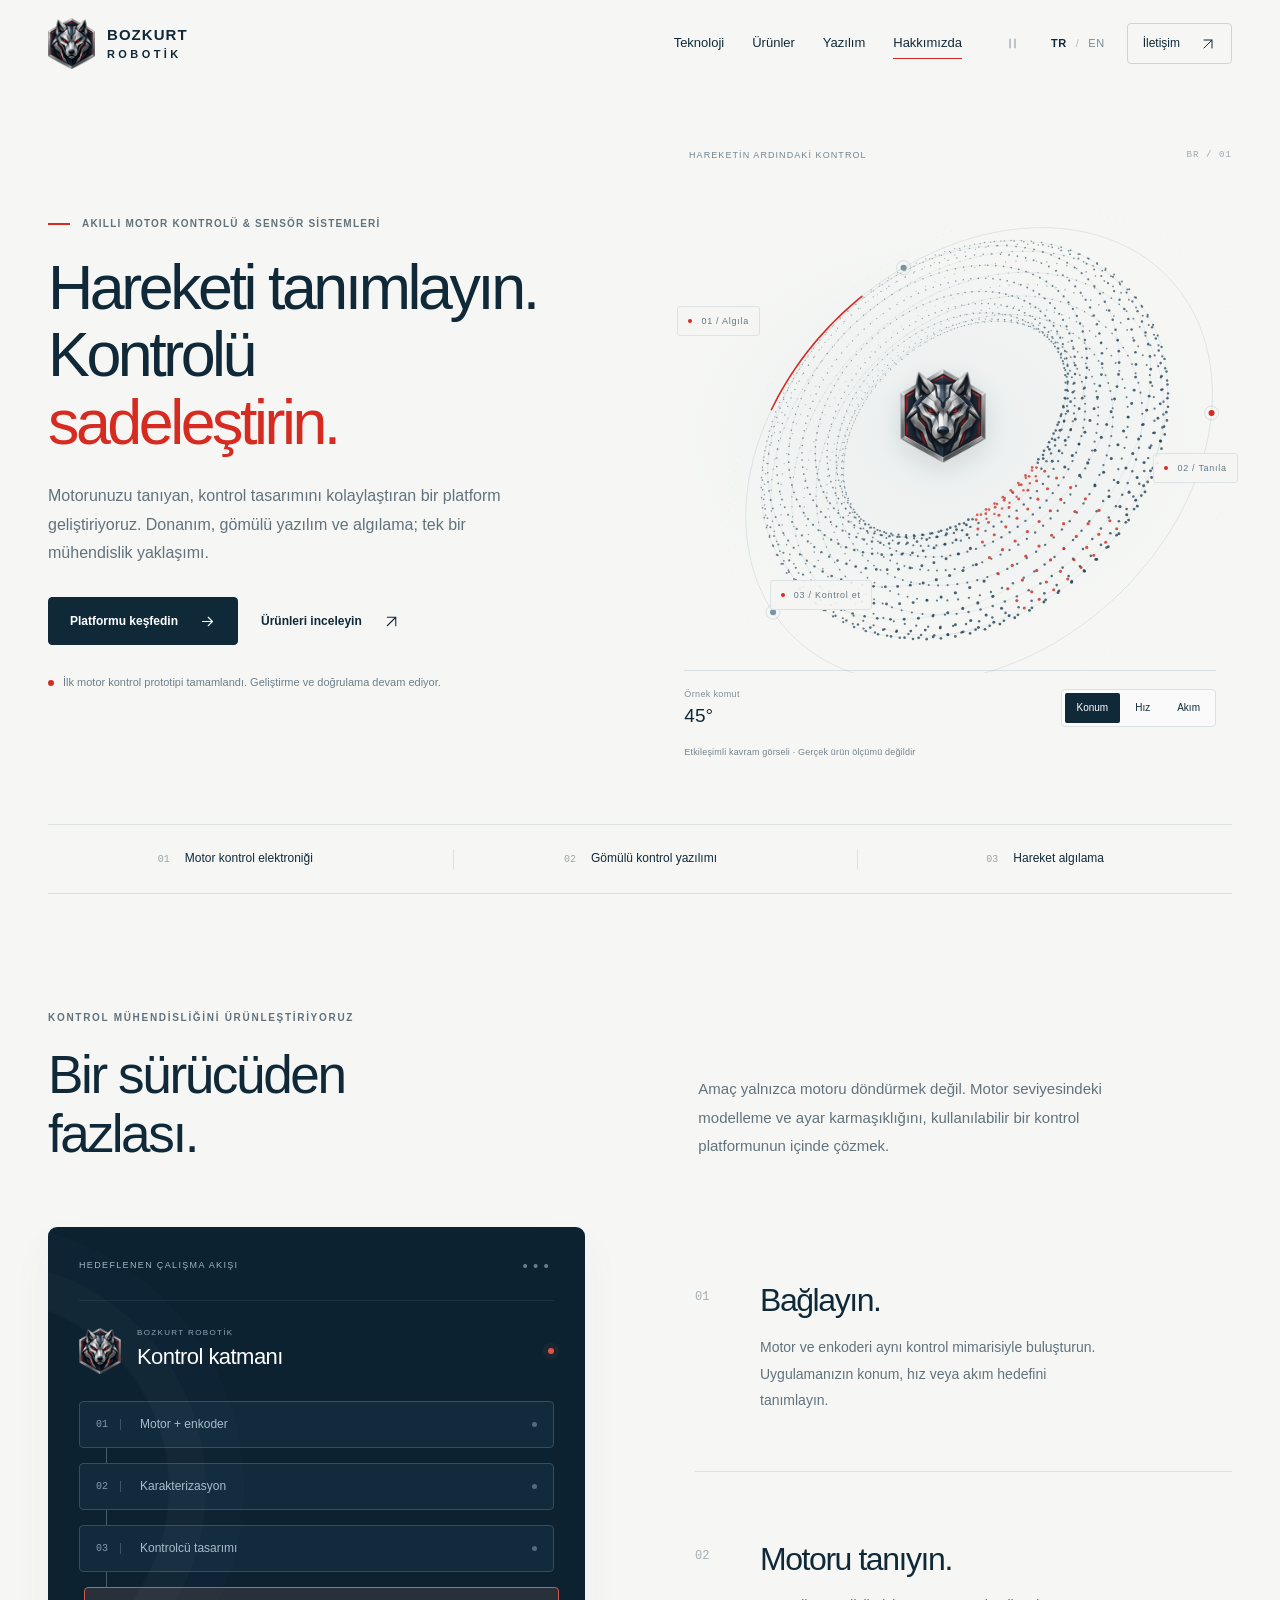
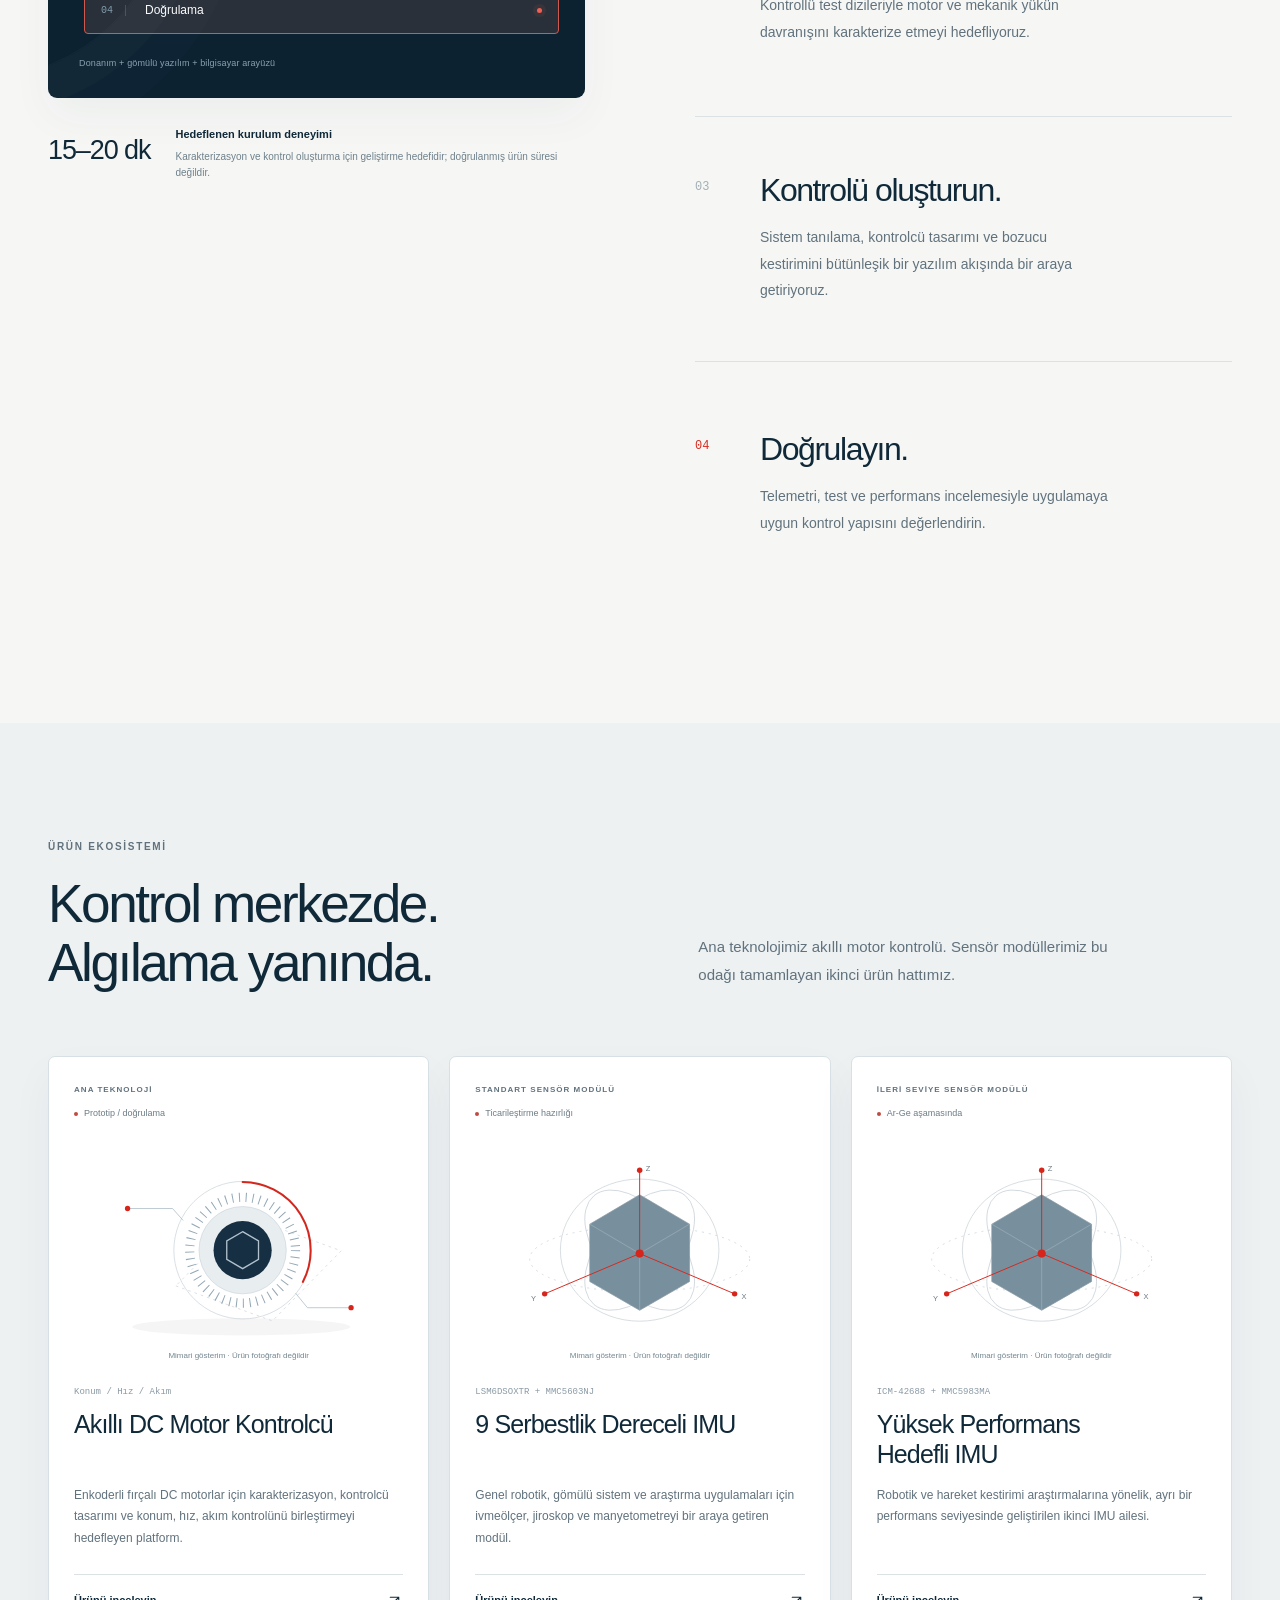
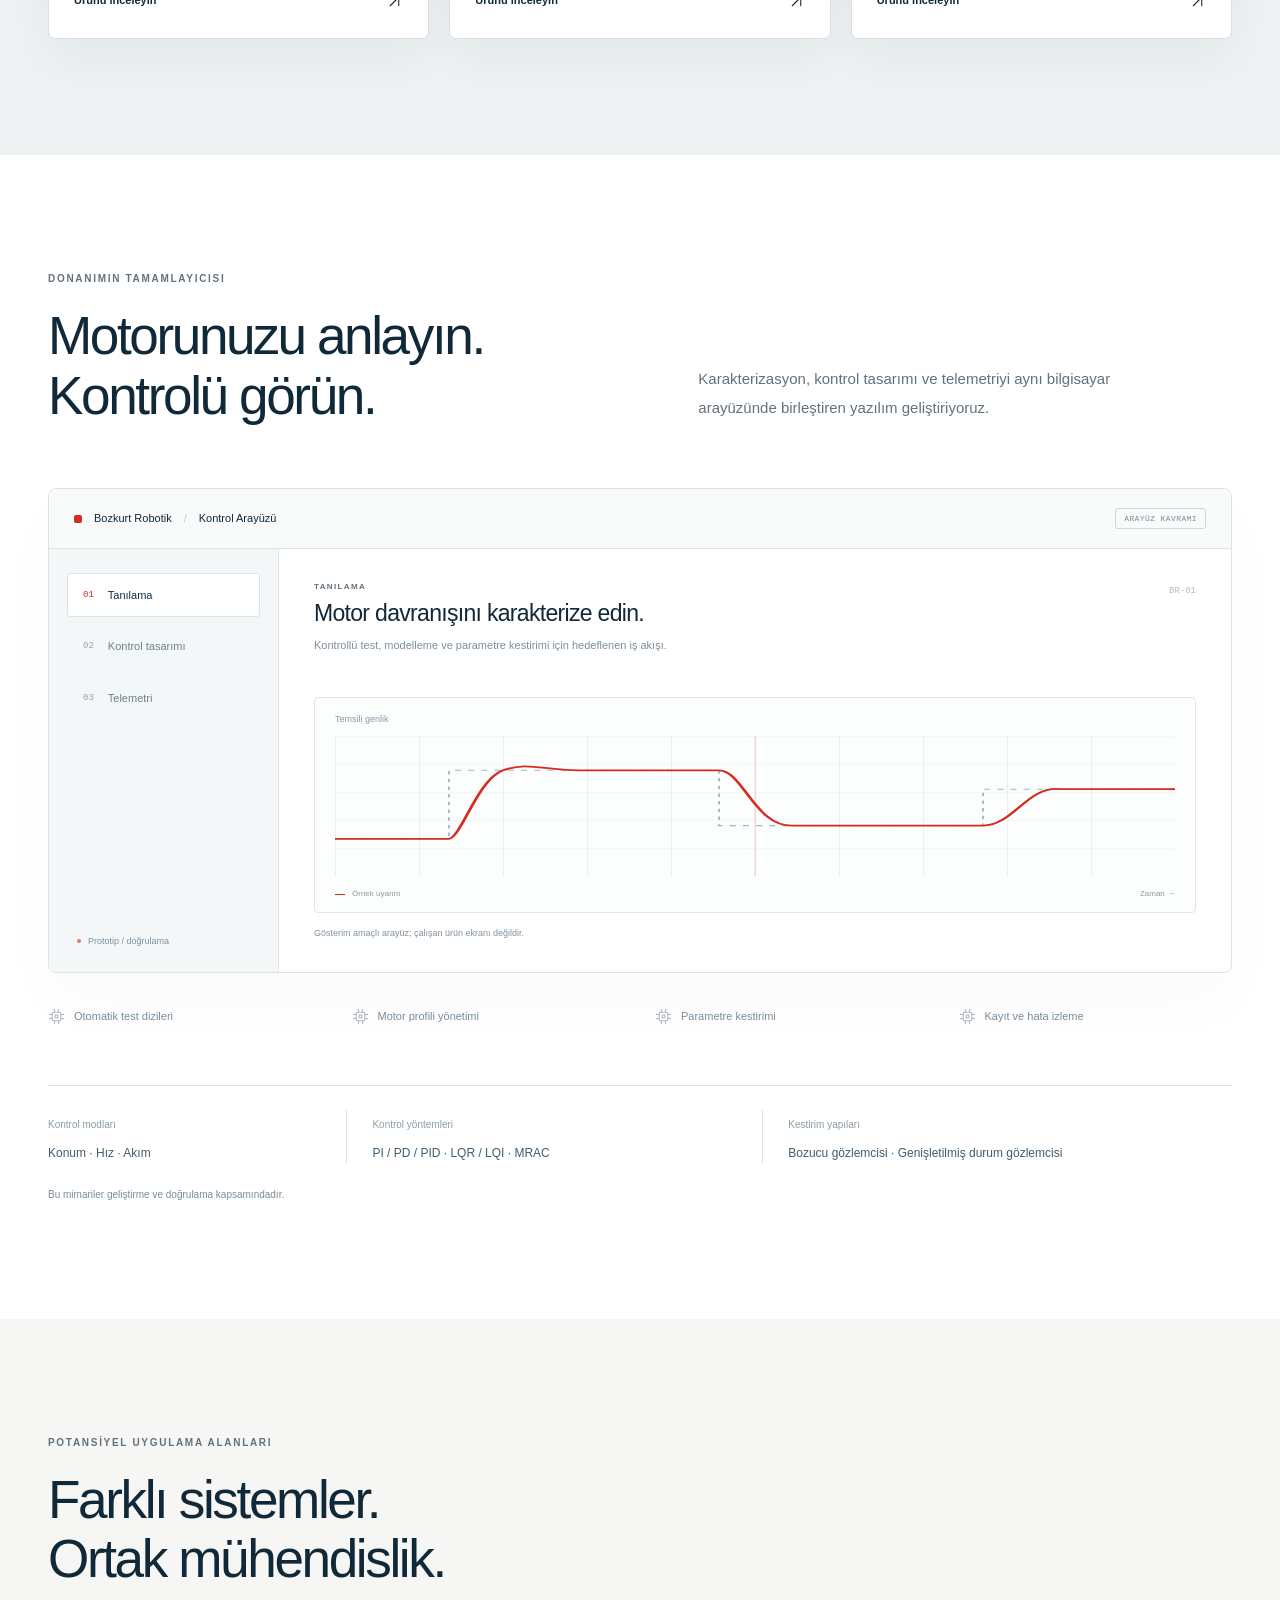
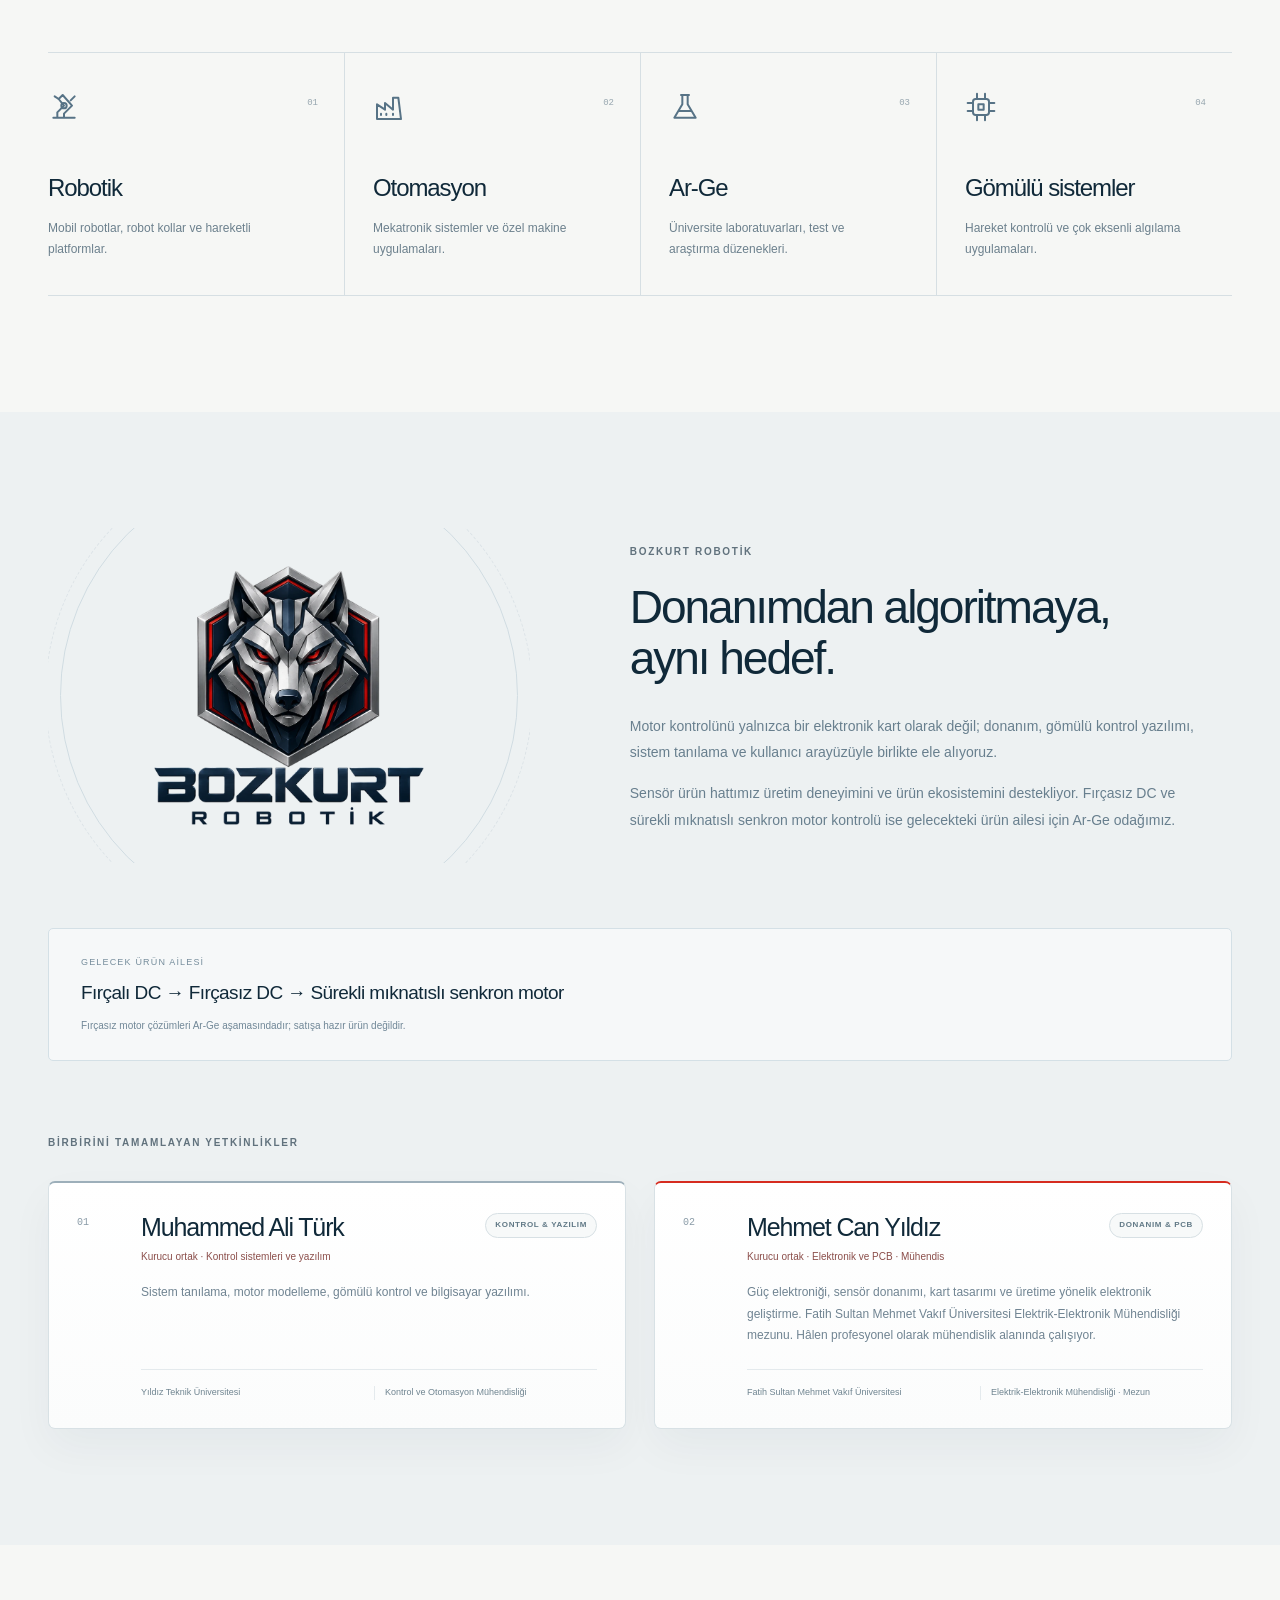
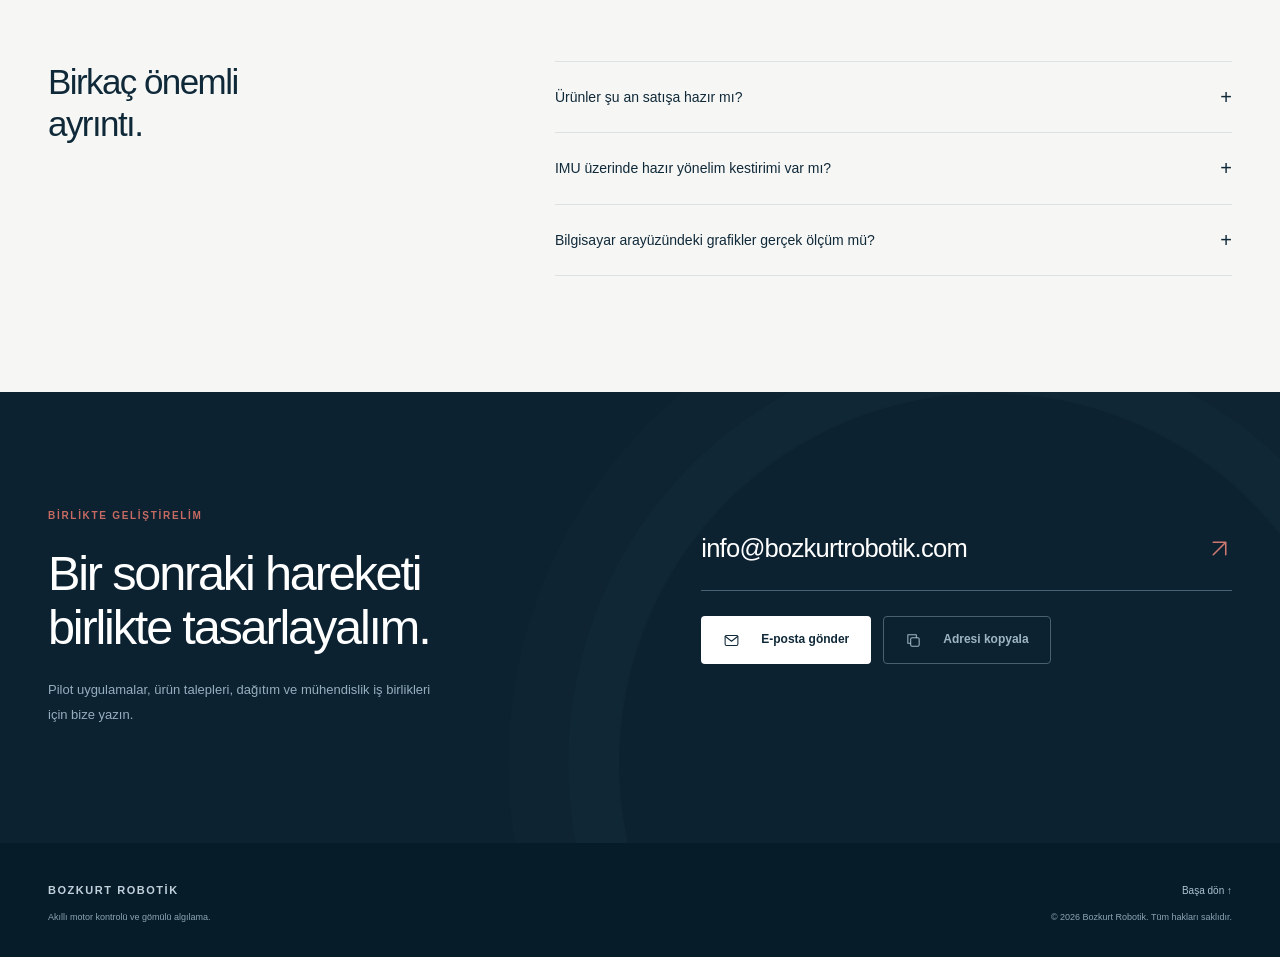
==== index.html @ 1d8f3f88 "Add files via upload" ====
<!doctype html>
<html lang="tr">
<head>
<meta charset="utf-8"><meta name="viewport" content="width=device-width,initial-scale=1">
<title>Bozkurt Robotik | Akıllı Motor Kontrolü ve Sensör Sistemleri</title><meta name="description" content="Motor karakterizasyonu, gömülü kontrol yazılımı ve 9 serbestlik dereceli sensör modülleri. Bozkurt Robotik’in geliştirdiği motor kontrol platformunu keşfedin.">
<meta name="theme-color" content="#f6f7f5">
<link rel="canonical" href="https://bozkurtrobotik.com/">
<link rel="alternate" hreflang="tr" href="https://bozkurtrobotik.com/"><link rel="alternate" hreflang="en" href="https://bozkurtrobotik.com/en/"><link rel="alternate" hreflang="x-default" href="https://bozkurtrobotik.com/">
<meta property="og:type" content="website"><meta property="og:site_name" content="Bozkurt Robotik"><meta property="og:locale" content="tr_TR">
<meta property="og:title" content="Bozkurt Robotik | Akıllı Motor Kontrolü ve Sensör Sistemleri"><meta property="og:description" content="Motor karakterizasyonu, gömülü kontrol yazılımı ve 9 serbestlik dereceli sensör modülleri. Bozkurt Robotik’in geliştirdiği motor kontrol platformunu keşfedin."><meta property="og:url" content="https://bozkurtrobotik.com/">
<meta property="og:image" content="https://bozkurtrobotik.com/assets/bozkurt-robotik-logo.png">
<link rel="icon" href="assets/favicon.png" type="image/png">
<link rel="stylesheet" href="styles.css?v=2.0">
</head>
<body>
<a class="skip-link" href="#main">İçeriğe geç</a>
<header class="site-header">
 <div class="header-inner wrap">
  <a href="#top" class="brand" aria-label="Bozkurt Robotik"><img src="assets/bozkurt-amblem.webp" width="52" height="56" alt=""><span>BOZKURT<strong>ROBOTİK</strong></span></a>
  <nav class="desktop-nav" aria-label="Ana menü"><a href="#technology">Teknoloji</a><a href="#products">Ürünler</a><a href="#software">Yazılım</a><a href="#about">Hakkımızda</a></nav>
  <div class="header-tools">
   <button class="motion-button" type="button" aria-label="Animasyonları durdur" title="Animasyonları durdur" aria-pressed="false"><svg class="icon " viewBox="0 0 24 24" fill="none" stroke="currentColor" stroke-width="1.5" stroke-linecap="round" stroke-linejoin="round" aria-hidden="true"><path d="M8 5v14M16 5v14"/></svg><span class="sr-only">Animasyonları durdur</span></button>
   <div class="language-switch" aria-label="Site dili"><a href="index.html" lang="tr" hreflang="tr" class="lang-link selected" aria-current="page" aria-label="Türkçe">TR</a><span aria-hidden="true">/</span><a href="en/index.html" lang="en" hreflang="en" class="lang-link "  aria-label="English">EN</a></div>
   <a class="contact-nav" href="#contact">İletişim<svg class="icon " viewBox="0 0 24 24" fill="none" stroke="currentColor" stroke-width="1.5" stroke-linecap="round" stroke-linejoin="round" aria-hidden="true"><path d="M6 18 18 6M6 6h12v12"/></svg></a>
   <button class="menu-toggle" type="button" aria-label="Menüyü aç" aria-controls="mobile-nav" aria-expanded="false"><svg class="icon " viewBox="0 0 24 24" fill="none" stroke="currentColor" stroke-width="1.5" stroke-linecap="round" stroke-linejoin="round" aria-hidden="true"><path d="M4 8h16M4 16h16"/></svg></button>
  </div>
 </div>
 <nav id="mobile-nav" class="mobile-nav" aria-label="Mobil menü" hidden><a href="#technology">Teknoloji</a><a href="#products">Ürünler</a><a href="#software">Yazılım</a><a href="#about">Hakkımızda</a><a href="#contact">İletişim</a></nav>
 <div class="reading-progress" aria-hidden="true"></div>
</header>
<main id="main">
 <section class="hero" id="top">
  <div class="wrap hero-grid">
   <div class="hero-copy">
    <p class="eyebrow hero-intro"><span class="red-line"></span>AKILLI MOTOR KONTROLÜ & SENSÖR SİSTEMLERİ</p>
    <h1><span class="title-line">Hareketi tanımlayın.</span><span class="title-line">Kontrolü</span><span class="title-line accent">sadeleştirin.</span></h1>
    <p class="hero-description">Motorunuzu tanıyan, kontrol tasarımını kolaylaştıran bir platform geliştiriyoruz. Donanım, gömülü yazılım ve algılama; tek bir mühendislik yaklaşımı.</p>
    <div class="hero-actions"><a href="#technology" class="button primary">Platformu keşfedin<svg class="icon " viewBox="0 0 24 24" fill="none" stroke="currentColor" stroke-width="1.5" stroke-linecap="round" stroke-linejoin="round" aria-hidden="true"><path d="M5 12h14M13 6l6 6-6 6"/></svg></a><a href="#products" class="button quiet">Ürünleri inceleyin<svg class="icon " viewBox="0 0 24 24" fill="none" stroke="currentColor" stroke-width="1.5" stroke-linecap="round" stroke-linejoin="round" aria-hidden="true"><path d="M6 18 18 6M6 6h12v12"/></svg></a></div>
    <p class="development-note"><span></span>İlk motor kontrol prototipi tamamlandı. Geliştirme ve doğrulama devam ediyor.</p>
   </div>
   <div class="hero-scene" data-scene>
    <div class="scene-top"><span class="micro">HAREKETİN ARDINDAKİ KONTROL</span><span class="scene-counter">BR / 01</span></div>
    <div class="orbital-stage">
     <canvas id="motion-canvas" aria-hidden="true"></canvas>
     <div class="orbital-fallback" aria-hidden="true"></div>
     <div class="scene-emblem" aria-hidden="true"><img src="assets/bozkurt-amblem.webp" width="94" height="102" alt=""></div>
     <div class="orbit-label label-one"><i></i>01 / Algıla</div>
     <div class="orbit-label label-two"><i></i>02 / Tanıla</div>
     <div class="orbit-label label-three"><i></i>03 / Kontrol et</div>
    </div>
    <div class="scene-console"><div><span>Örnek komut</span><strong id="mode-value">45°</strong></div><div class="mode-selector" role="group" aria-label="Görsel kontrol modu"><button type="button" class="mode-button active" data-mode="0" aria-pressed="true">Konum</button><button type="button" class="mode-button " data-mode="1" aria-pressed="false">Hız</button><button type="button" class="mode-button " data-mode="2" aria-pressed="false">Akım</button></div></div>
    <p class="concept-caption">Etkileşimli kavram görseli · Gerçek ürün ölçümü değildir</p>
   </div>
  </div>
  <div class="wrap capability-strip"><div><span>01</span>Motor kontrol elektroniği</div><div><span>02</span>Gömülü kontrol yazılımı</div><div><span>03</span>Hareket algılama</div></div>
 </section>
 <section class="technology section" id="technology">
  <div class="wrap">
   <div class="section-heading" data-reveal><div><p class="eyebrow">KONTROL MÜHENDİSLİĞİNİ ÜRÜNLEŞTİRİYORUZ</p><h2>Bir sürücüden<br>fazlası.</h2></div><p>Amaç yalnızca motoru döndürmek değil. Motor seviyesindeki modelleme ve ayar karmaşıklığını, kullanılabilir bir kontrol platformunun içinde çözmek.</p></div>
   <div class="story-grid">
    <div class="story-visual"><div class="flow-panel">
     <div class="panel-top"><span>HEDEFLENEN ÇALIŞMA AKIŞI</span><span class="panel-dots" aria-hidden="true">•••</span></div>
     <div class="flow-core"><img src="assets/bozkurt-amblem.webp" width="50" height="56" alt=""><div><small>BOZKURT ROBOTİK</small><strong>Kontrol katmanı</strong></div><span class="live-dot"></span></div>
     <div class="flow-chain"><div class="flow-node is-active" data-node="0"><span>01</span><strong>Motor + enkoder</strong><i aria-hidden="true"></i></div><div class="flow-node " data-node="1"><span>02</span><strong>Karakterizasyon</strong><i aria-hidden="true"></i></div><div class="flow-node " data-node="2"><span>03</span><strong>Kontrolcü tasarımı</strong><i aria-hidden="true"></i></div><div class="flow-node " data-node="3"><span>04</span><strong>Doğrulama</strong><i aria-hidden="true"></i></div></div>
     <p class="flow-footer">Donanım + gömülü yazılım + bilgisayar arayüzü</p>
    </div><div class="target-note"><strong>15–20 dk</strong><div><span>Hedeflenen kurulum deneyimi</span><p>Karakterizasyon ve kontrol oluşturma için geliştirme hedefidir; doğrulanmış ürün süresi değildir.</p></div></div></div>
    <div class="story-steps"><article class="story-step" data-step="0" data-reveal><div class="step-number">01</div><div><h3>Bağlayın.</h3><p>Motor ve enkoderi aynı kontrol mimarisiyle buluşturun. Uygulamanızın konum, hız veya akım hedefini tanımlayın.</p></div></article><article class="story-step" data-step="1" data-reveal><div class="step-number">02</div><div><h3>Motoru tanıyın.</h3><p>Kontrollü test dizileriyle motor ve mekanik yükün davranışını karakterize etmeyi hedefliyoruz.</p></div></article><article class="story-step" data-step="2" data-reveal><div class="step-number">03</div><div><h3>Kontrolü oluşturun.</h3><p>Sistem tanılama, kontrolcü tasarımı ve bozucu kestirimini bütünleşik bir yazılım akışında bir araya getiriyoruz.</p></div></article><article class="story-step" data-step="3" data-reveal><div class="step-number">04</div><div><h3>Doğrulayın.</h3><p>Telemetri, test ve performans incelemesiyle uygulamaya uygun kontrol yapısını değerlendirin.</p></div></article></div>
   </div>
  </div>
 </section>
 <section class="portfolio section" id="products">
  <div class="wrap">
   <div class="section-heading" data-reveal><div><p class="eyebrow">ÜRÜN EKOSİSTEMİ</p><h2>Kontrol merkezde.<br>Algılama yanında.</h2></div><p>Ana teknolojimiz akıllı motor kontrolü. Sensör modüllerimiz bu odağı tamamlayan ikinci ürün hattımız.</p></div>
   <div class="product-grid"><article class="product-card product-0" id="motor-control" data-reveal>
   <div class="product-top"><span class="eyebrow">ANA TEKNOLOJİ</span><span class="status-chip"><i></i>Prototip / doğrulama</span></div>
   <div class="product-art"><svg class="motor-art" viewBox="0 0 500 310" fill="none" aria-hidden="true">
 <defs><linearGradient id="motor-metal" x1="140" y1="80" x2="350" y2="240"><stop stop-color="#e8edf0"/><stop offset=".5" stop-color="#8598a5"/><stop offset="1" stop-color="#edf0f2"/></linearGradient></defs>
 <ellipse cx="254" cy="269" rx="165" ry="13" fill="#081725" opacity=".04"/>
 <path d="m155 207 146 53 104-106-146-53Z" stroke="#94a5af" stroke-dasharray="4 6" opacity=".5"/>
 <g class="motor-coil">
 <circle cx="256" cy="153" r="104" stroke="#c5d0d7"/><circle cx="256" cy="153" r="80" stroke="#93a7b4" stroke-width="14" stroke-dasharray="1.5 8.8"/>
 <circle cx="256" cy="153" r="66" fill="url(#motor-metal)" stroke="#cad5dc"/><circle cx="256" cy="153" r="44" fill="#162f42"/>
 <path d="M256 50a103 103 0 0 1 91 151" stroke="#d6261c" stroke-width="3" stroke-linecap="round"/>
 <path d="m256 125 24 14v28l-24 14-24-14v-28Z" stroke="#b2c2ce" stroke-width="2"/>
 </g>
 <path d="M82 90h68l16 18M336 218l18 22h66" stroke="#9fb1bd"/>
 <circle cx="82" cy="90" r="4" fill="#d6261c"/><circle cx="420" cy="240" r="4" fill="#d6261c"/>
 </svg><span class="art-caption">Mimari gösterim · Ürün fotoğrafı değildir</span></div>
   <div class="product-copy"><span class="technical-code">Konum / Hız / Akım</span><h3>Akıllı DC Motor Kontrolcü</h3><p>Enkoderli fırçalı DC motorlar için karakterizasyon, kontrolcü tasarımı ve konum, hız, akım kontrolünü birleştirmeyi hedefleyen platform.</p>
   <button type="button" class="text-link" data-product="0">Ürünü inceleyin<svg class="icon " viewBox="0 0 24 24" fill="none" stroke="currentColor" stroke-width="1.5" stroke-linecap="round" stroke-linejoin="round" aria-hidden="true"><path d="M6 18 18 6M6 6h12v12"/></svg></button></div></article><article class="product-card product-1" id="sensors" data-reveal>
   <div class="product-top"><span class="eyebrow">STANDART SENSÖR MODÜLÜ</span><span class="status-chip"><i></i>Ticarileştirme hazırlığı</span></div>
   <div class="product-art"><svg class="sensor-art art-1" viewBox="0 0 480 300" fill="none" aria-hidden="true">
 <defs><linearGradient id="sensor-1" x1="140" y1="60" x2="300" y2="240"><stop stop-color="#78909e"/><stop offset="1" stop-color="#142f41"/></linearGradient></defs>
 <ellipse cx="240" cy="161" rx="161" ry="48" stroke="#c4ced4" stroke-dasharray="3 7"/>
 <g class="sensor-spin"><ellipse cx="240" cy="148" rx="116" ry="104" stroke="#c4ced4"/><ellipse cx="240" cy="148" rx="58" ry="104" stroke="#c4ced4" transform="rotate(40 240 148)"/>
 <ellipse cx="240" cy="148" rx="58" ry="104" stroke="#c4ced4" transform="rotate(-40 240 148)"/></g>
 <path d="m240 67 73 43v84l-73 42-73-42v-84Z" fill="url(#sensor-1)" stroke="#8496a1"/>
 <path d="m167 110 73 43 73-43M240 153v83" stroke="#b0bec6" opacity=".7"/>
 <path d="M240 153V31M240 153l139 59M240 153l-139 59" stroke="#d6261c" stroke-width="1.4"/>
 <circle cx="240" cy="153" r="6" fill="#d6261c"/><circle cx="240" cy="31" r="4" fill="#d6261c"/><circle cx="379" cy="212" r="4" fill="#d6261c"/><circle cx="101" cy="212" r="4" fill="#d6261c"/>
 <g fill="#6b7a84" font-size="11" font-family="sans-serif"><text x="249" y="32">Z</text><text x="389" y="220">X</text><text x="81" y="223">Y</text></g>
 </svg><span class="art-caption">Mimari gösterim · Ürün fotoğrafı değildir</span></div>
   <div class="product-copy"><span class="technical-code">LSM6DSOXTR + MMC5603NJ</span><h3>9 Serbestlik Dereceli IMU</h3><p>Genel robotik, gömülü sistem ve araştırma uygulamaları için ivmeölçer, jiroskop ve manyetometreyi bir araya getiren modül.</p>
   <button type="button" class="text-link" data-product="1">Ürünü inceleyin<svg class="icon " viewBox="0 0 24 24" fill="none" stroke="currentColor" stroke-width="1.5" stroke-linecap="round" stroke-linejoin="round" aria-hidden="true"><path d="M6 18 18 6M6 6h12v12"/></svg></button></div></article><article class="product-card product-2" id="advanced-imu" data-reveal>
   <div class="product-top"><span class="eyebrow">İLERİ SEVİYE SENSÖR MODÜLÜ</span><span class="status-chip"><i></i>Ar-Ge aşamasında</span></div>
   <div class="product-art"><svg class="sensor-art art-2" viewBox="0 0 480 300" fill="none" aria-hidden="true">
 <defs><linearGradient id="sensor-2" x1="140" y1="60" x2="300" y2="240"><stop stop-color="#78909e"/><stop offset="1" stop-color="#142f41"/></linearGradient></defs>
 <ellipse cx="240" cy="161" rx="161" ry="48" stroke="#c4ced4" stroke-dasharray="3 7"/>
 <g class="sensor-spin"><ellipse cx="240" cy="148" rx="116" ry="104" stroke="#c4ced4"/><ellipse cx="240" cy="148" rx="58" ry="104" stroke="#c4ced4" transform="rotate(40 240 148)"/>
 <ellipse cx="240" cy="148" rx="58" ry="104" stroke="#c4ced4" transform="rotate(-40 240 148)"/></g>
 <path d="m240 67 73 43v84l-73 42-73-42v-84Z" fill="url(#sensor-2)" stroke="#8496a1"/>
 <path d="m167 110 73 43 73-43M240 153v83" stroke="#b0bec6" opacity=".7"/>
 <path d="M240 153V31M240 153l139 59M240 153l-139 59" stroke="#d6261c" stroke-width="1.4"/>
 <circle cx="240" cy="153" r="6" fill="#d6261c"/><circle cx="240" cy="31" r="4" fill="#d6261c"/><circle cx="379" cy="212" r="4" fill="#d6261c"/><circle cx="101" cy="212" r="4" fill="#d6261c"/>
 <g fill="#6b7a84" font-size="11" font-family="sans-serif"><text x="249" y="32">Z</text><text x="389" y="220">X</text><text x="81" y="223">Y</text></g>
 </svg><span class="art-caption">Mimari gösterim · Ürün fotoğrafı değildir</span></div>
   <div class="product-copy"><span class="technical-code">ICM-42688 + MMC5983MA</span><h3>Yüksek Performans Hedefli IMU</h3><p>Robotik ve hareket kestirimi araştırmalarına yönelik, ayrı bir performans seviyesinde geliştirilen ikinci IMU ailesi.</p>
   <button type="button" class="text-link" data-product="2">Ürünü inceleyin<svg class="icon " viewBox="0 0 24 24" fill="none" stroke="currentColor" stroke-width="1.5" stroke-linecap="round" stroke-linejoin="round" aria-hidden="true"><path d="M6 18 18 6M6 6h12v12"/></svg></button></div></article></div>
  </div>
 </section>
 <section class="software section" id="software">
  <div class="wrap">
   <div class="section-heading" data-reveal><div><p class="eyebrow">DONANIMIN TAMAMLAYICISI</p><h2>Motorunuzu anlayın.<br>Kontrolü görün.</h2></div><p>Karakterizasyon, kontrol tasarımı ve telemetriyi aynı bilgisayar arayüzünde birleştiren yazılım geliştiriyoruz.</p></div>
   <div class="studio" data-reveal>
    <div class="studio-top"><div class="studio-brand"><span class="small-square"></span>Bozkurt Robotik <span class="studio-slash">/</span> Kontrol Arayüzü</div><span class="concept-badge">ARAYÜZ KAVRAMI</span></div>
    <div class="studio-grid">
     <div class="studio-tabs" role="tablist" aria-label="Yazılım görünümü"><button role="tab" id="tab-0" aria-controls="studio-panel" aria-selected="true" tabindex="0" data-tab="0"><span>01</span>Tanılama</button><button role="tab" id="tab-1" aria-controls="studio-panel" aria-selected="false" tabindex="-1" data-tab="1"><span>02</span>Kontrol tasarımı</button><button role="tab" id="tab-2" aria-controls="studio-panel" aria-selected="false" tabindex="-1" data-tab="2"><span>03</span>Telemetri</button><div class="studio-status"><i></i>Prototip / doğrulama</div></div>
     <div class="studio-panel" id="studio-panel" role="tabpanel" aria-labelledby="tab-0">
      <div class="studio-copy"><div><p class="eyebrow" id="studio-label">Tanılama</p><h3 id="studio-title">Motor davranışını karakterize edin.</h3></div><span class="studio-key">BR-01</span></div>
      <p id="studio-note">Kontrollü test, modelleme ve parametre kestirimi için hedeflenen iş akışı.</p>
      <div class="chart-wrap"><div class="chart-y">Temsili genlik</div><svg class="telemetry-chart" viewBox="0 0 700 200" preserveAspectRatio="none" role="img" aria-label="Gösterim amaçlı arayüz; çalışan ürün ekranı değildir."><defs><pattern id="chart-grid" width="70" height="40" patternUnits="userSpaceOnUse"><path d="M70 0H0V40" fill="none" stroke="#dfe5e7" stroke-width="1"/></pattern></defs><rect width="700" height="200" fill="url(#chart-grid)"/><path id="chart-reference" d="M0 147H95V49H320V128H540V76H700" stroke="#a7b4bc" stroke-width="1.5" stroke-dasharray="5 6" fill="none"/><path id="chart-signal" d="M0 147H95C105 145 119 62 140 49S173 49 203 49H320C340 49 350 132 383 128H540C565 128 577 71 604 76H700" fill="none" stroke="#d62c20" stroke-width="2.5" stroke-linejoin="round"/><line class="chart-scanner" x1="350" y1="0" x2="350" y2="200" stroke="#d62c20" opacity=".16"/></svg><div class="chart-bottom"><span><i></i><b id="chart-label">Örnek uyarım</b></span><span>Zaman →</span></div></div>
      <p class="chart-disclaimer">Gösterim amaçlı arayüz; çalışan ürün ekranı değildir.</p>
     </div>
    </div>
   </div>
   <div class="software-features"><span><svg class="icon " viewBox="0 0 24 24" fill="none" stroke="currentColor" stroke-width="1.5" stroke-linecap="round" stroke-linejoin="round" aria-hidden="true"><rect x="6" y="6" width="12" height="12" rx="2"/><path d="M9 2v4M15 2v4M9 18v4M15 18v4M2 9h4M2 15h4M18 9h4M18 15h4M10 10h4v4h-4Z"/></svg>Otomatik test dizileri</span><span><svg class="icon " viewBox="0 0 24 24" fill="none" stroke="currentColor" stroke-width="1.5" stroke-linecap="round" stroke-linejoin="round" aria-hidden="true"><rect x="6" y="6" width="12" height="12" rx="2"/><path d="M9 2v4M15 2v4M9 18v4M15 18v4M2 9h4M2 15h4M18 9h4M18 15h4M10 10h4v4h-4Z"/></svg>Motor profili yönetimi</span><span><svg class="icon " viewBox="0 0 24 24" fill="none" stroke="currentColor" stroke-width="1.5" stroke-linecap="round" stroke-linejoin="round" aria-hidden="true"><rect x="6" y="6" width="12" height="12" rx="2"/><path d="M9 2v4M15 2v4M9 18v4M15 18v4M2 9h4M2 15h4M18 9h4M18 15h4M10 10h4v4h-4Z"/></svg>Parametre kestirimi</span><span><svg class="icon " viewBox="0 0 24 24" fill="none" stroke="currentColor" stroke-width="1.5" stroke-linecap="round" stroke-linejoin="round" aria-hidden="true"><rect x="6" y="6" width="12" height="12" rx="2"/><path d="M9 2v4M15 2v4M9 18v4M15 18v4M2 9h4M2 15h4M18 9h4M18 15h4M10 10h4v4h-4Z"/></svg>Kayıt ve hata izleme</span></div>
   <div class="algorithms"><div><span>Kontrol modları</span><p>Konum · Hız · Akım</p></div><div><span>Kontrol yöntemleri</span><p>PI / PD / PID · LQR / LQI · MRAC</p></div><div><span>Kestirim yapıları</span><p>Bozucu gözlemcisi · Genişletilmiş durum gözlemcisi</p></div></div><p class="subtle-note">Bu mimariler geliştirme ve doğrulama kapsamındadır.</p>
  </div>
 </section>
 <section class="applications section" id="applications"><div class="wrap">
  <div class="section-heading" data-reveal><div><p class="eyebrow">POTANSİYEL UYGULAMA ALANLARI</p><h2>Farklı sistemler.<br>Ortak mühendislik.</h2></div></div>
  <div class="applications-grid"><article class="application-card" data-reveal><svg class="icon " viewBox="0 0 24 24" fill="none" stroke="currentColor" stroke-width="1.5" stroke-linecap="round" stroke-linejoin="round" aria-hidden="true"><path d="M4 20h16M7 20v-4l5-5-4-5 3-3 7 8-6 6v3"/><circle cx="12" cy="11" r="2"/><path d="m8 6-3-2M17 7l3-3"/></svg><span class="app-number">01</span><h3>Robotik</h3><p>Mobil robotlar, robot kollar ve hareketli platformlar.</p></article><article class="application-card" data-reveal><svg class="icon " viewBox="0 0 24 24" fill="none" stroke="currentColor" stroke-width="1.5" stroke-linecap="round" stroke-linejoin="round" aria-hidden="true"><path d="M3 21V10l6 4V9l6 5V5h4l2 16ZM6 17v1M10 17v1M15 17v1"/></svg><span class="app-number">02</span><h3>Otomasyon</h3><p>Mekatronik sistemler ve özel makine uygulamaları.</p></article><article class="application-card" data-reveal><svg class="icon " viewBox="0 0 24 24" fill="none" stroke="currentColor" stroke-width="1.5" stroke-linecap="round" stroke-linejoin="round" aria-hidden="true"><path d="M9 3h6M10 3v7L4 20h16l-6-10V3M7 15h10"/></svg><span class="app-number">03</span><h3>Ar-Ge</h3><p>Üniversite laboratuvarları, test ve araştırma düzenekleri.</p></article><article class="application-card" data-reveal><svg class="icon " viewBox="0 0 24 24" fill="none" stroke="currentColor" stroke-width="1.5" stroke-linecap="round" stroke-linejoin="round" aria-hidden="true"><rect x="6" y="6" width="12" height="12" rx="2"/><path d="M9 2v4M15 2v4M9 18v4M15 18v4M2 9h4M2 15h4M18 9h4M18 15h4M10 10h4v4h-4Z"/></svg><span class="app-number">04</span><h3>Gömülü sistemler</h3><p>Hareket kontrolü ve çok eksenli algılama uygulamaları.</p></article></div>
 </div></section>
 <section class="about section" id="about"><div class="wrap">
  <div class="about-grid"><div class="about-brand" data-reveal><div class="brand-orbit"></div><img src="assets/bozkurt-robotik-logo.webp" width="320" height="310" alt="Bozkurt Robotik" loading="lazy"></div>
   <div class="about-copy" data-reveal><p class="eyebrow">BOZKURT ROBOTİK</p><h2>Donanımdan algoritmaya,<br>aynı hedef.</h2><p>Motor kontrolünü yalnızca bir elektronik kart olarak değil; donanım, gömülü kontrol yazılımı, sistem tanılama ve kullanıcı arayüzüyle birlikte ele alıyoruz.</p><p>Sensör ürün hattımız üretim deneyimini ve ürün ekosistemini destekliyor. Fırçasız DC ve sürekli mıknatıslı senkron motor kontrolü ise gelecekteki ürün ailesi için Ar-Ge odağımız.</p></div></div>
  <div class="future-family" data-reveal><span>Gelecek ürün ailesi</span><strong>Fırçalı DC → Fırçasız DC → Sürekli mıknatıslı senkron motor</strong><p>Fırçasız motor çözümleri Ar-Ge aşamasındadır; satışa hazır ürün değildir.</p></div>
  <p class="eyebrow team-kicker">BİRBİRİNİ TAMAMLAYAN YETKİNLİKLER</p><div class="team-grid"><article class="team-member" data-reveal><span class="member-number">01</span><div class="member-body"><div class="member-heading"><div><h3>Muhammed Ali Türk</h3><span class="member-role">Kurucu ortak · Kontrol sistemleri ve yazılım</span></div><span class="member-badge">Kontrol & Yazılım</span></div><p>Sistem tanılama, motor modelleme, gömülü kontrol ve bilgisayar yazılımı.</p><div class="member-meta"><span>Yıldız Teknik Üniversitesi</span><span>Kontrol ve Otomasyon Mühendisliği</span></div></div></article><article class="team-member" data-reveal><span class="member-number">02</span><div class="member-body"><div class="member-heading"><div><h3>Mehmet Can Yıldız</h3><span class="member-role">Kurucu ortak · Elektronik ve PCB · Mühendis</span></div><span class="member-badge">Donanım & PCB</span></div><p>Güç elektroniği, sensör donanımı, kart tasarımı ve üretime yönelik elektronik geliştirme. Fatih Sultan Mehmet Vakıf Üniversitesi Elektrik-Elektronik Mühendisliği mezunu. Hâlen profesyonel olarak mühendislik alanında çalışıyor.</p><div class="member-meta"><span>Fatih Sultan Mehmet Vakıf Üniversitesi</span><span>Elektrik-Elektronik Mühendisliği · Mezun</span></div></div></article></div>
 </div></section>
 <section class="faq section"><div class="wrap faq-grid"><h2 data-reveal>Birkaç önemli ayrıntı.</h2><div class="faq-list" data-reveal><details><summary>Ürünler şu an satışa hazır mı?<span aria-hidden="true">+</span></summary><p>DC motor kontrolcüde ilk prototip tamamlandı; revizyon ve doğrulama sürüyor. Standart IMU ticarileştirme hazırlığında, ileri seviye IMU ise Ar-Ge aşamasında. Güncel tedarik durumu için iletişime geçin.</p></details><details><summary>IMU üzerinde hazır yönelim kestirimi var mı?<span aria-hidden="true">+</span></summary><p>Burada tanıtılan sensör mimarisi ivme, açısal hız ve manyetik alan ölçümüne yöneliktir. Kart üzerinde doğrulanmış bir sensör füzyonu ya da navigasyon performansı iddiası sunmuyoruz.</p></details><details><summary>Bilgisayar arayüzündeki grafikler gerçek ölçüm mü?<span aria-hidden="true">+</span></summary><p>Hayır. Sitedeki animasyonlar, çizimler ve arayüzler çalışma yaklaşımını anlatan kavram gösterimleridir. Gerçek ürün fotoğrafı veya test sonucu yerine kullanılmaz.</p></details></div></div></section>
 <section class="contact section" id="contact"><div class="wrap contact-grid">
  <div data-reveal><p class="eyebrow">BİRLİKTE GELİŞTİRELİM</p><h2>Bir sonraki hareketi<br>birlikte tasarlayalım.</h2><p>Pilot uygulamalar, ürün talepleri, dağıtım ve mühendislik iş birlikleri için bize yazın.</p></div>
  <div class="contact-actions" data-reveal><a class="email-address" href="mailto:info@bozkurtrobotik.com?subject=Bozkurt%20Robotik%20%E2%80%94%20%C3%9Cr%C3%BCn%20ve%20i%C5%9F%20birli%C4%9Fi%20talebi">info@bozkurtrobotik.com<svg class="icon " viewBox="0 0 24 24" fill="none" stroke="currentColor" stroke-width="1.5" stroke-linecap="round" stroke-linejoin="round" aria-hidden="true"><path d="M6 18 18 6M6 6h12v12"/></svg></a>
  <div class="contact-buttons"><a class="button light" href="mailto:info@bozkurtrobotik.com?subject=Bozkurt%20Robotik%20%E2%80%94%20%C3%9Cr%C3%BCn%20ve%20i%C5%9F%20birli%C4%9Fi%20talebi"><svg class="icon " viewBox="0 0 24 24" fill="none" stroke="currentColor" stroke-width="1.5" stroke-linecap="round" stroke-linejoin="round" aria-hidden="true"><rect x="3" y="5" width="18" height="14" rx="2"/><path d="m3 6 9 7 9-7"/></svg>E-posta gönder</a><button type="button" class="button copy-button" data-copy><svg class="icon " viewBox="0 0 24 24" fill="none" stroke="currentColor" stroke-width="1.5" stroke-linecap="round" stroke-linejoin="round" aria-hidden="true"><rect x="8" y="8" width="12" height="12" rx="2"/><path d="M16 8V4H4v12h4"/></svg><span>Adresi kopyala</span></button></div><p class="copy-feedback" role="status" aria-live="polite"></p></div>
 </div></section>
</main>
<footer><div class="wrap footer-inner"><div><strong>BOZKURT ROBOTİK</strong><p>Akıllı motor kontrolü ve gömülü algılama.</p></div><div class="footer-right"><a href="#top">Başa dön ↑</a><p>© <span data-year>2026</span> Bozkurt Robotik. Tüm hakları saklıdır.</p></div></div></footer>
<dialog class="product-dialog" aria-labelledby="dialog-title"><div class="dialog-inner"><button type="button" class="dialog-close" aria-label="Kapat"><svg class="icon " viewBox="0 0 24 24" fill="none" stroke="currentColor" stroke-width="1.5" stroke-linecap="round" stroke-linejoin="round" aria-hidden="true"><path d="m6 6 12 12M18 6 6 18"/></svg></button><p class="eyebrow" id="dialog-label"></p><h2 id="dialog-title"></h2><p class="dialog-status"></p><p class="dialog-description"></p><div class="dialog-spec"></div><p class="dialog-caveat"></p><a class="button primary dialog-inquiry" href="mailto:info@bozkurtrobotik.com">Bu ürün hakkında yazın<svg class="icon " viewBox="0 0 24 24" fill="none" stroke="currentColor" stroke-width="1.5" stroke-linecap="round" stroke-linejoin="round" aria-hidden="true"><path d="M6 18 18 6M6 6h12v12"/></svg></a></div></dialog>
<script src="script.js?v=2.0" defer></script>
</body></html>
---- styles.css ----
/* Bozkurt Robotik v2 — static, bilingual, dependency-free. */
:root{--paper:#f6f7f5;--white:#fff;--ink:#102939;--muted:#61727d;--line:#dce2e4;--red:#d52b20;--dark:#0c2231;--ease:cubic-bezier(.22,1,.36,1);--header:88px}
*{box-sizing:border-box}
html{scroll-behavior:smooth;scroll-padding-top:112px}
body{margin:0;background:var(--paper);color:var(--ink);font-family:"Segoe UI",Arial,Helvetica,sans-serif;-webkit-font-smoothing:antialiased;line-height:1.6}
button,a{-webkit-tap-highlight-color:transparent}
button,input{font:inherit}
button,a,summary{touch-action:manipulation}
button{color:inherit}
button{cursor:pointer}
a{color:inherit;text-decoration:none}
button{border:0}
img,svg{display:block}
img{max-width:100%;height:auto}
svg.icon{width:22px;height:22px;flex-shrink:0}
a:focus-visible,button:focus-visible,summary:focus-visible{outline:3px solid var(--red);outline-offset:5px}
::selection{background:#e5b7b0;color:var(--ink)}
.wrap{width:min(1280px,calc(100% - 96px));margin-inline:auto}
.section{padding:116px 0}
h1,h2,h3,p{margin-top:0}
h1,h2,h3{font-weight:500;letter-spacing:-.045em;line-height:1.12}
h2{font-size:clamp(38px,4.15vw,58px);margin-bottom:0}
h3{font-size:25px}
.eyebrow{font-size:10px;font-weight:650;letter-spacing:.17em;line-height:1.6;text-transform:uppercase;color:var(--muted);margin-bottom:22px}
.red-line{display:inline-block;vertical-align:middle;width:22px;height:2px;background:var(--red);flex-shrink:0}
.sr-only{position:absolute!important;width:1px;height:1px;padding:0;margin:-1px;clip:rect(0,0,0,0);overflow:hidden;white-space:nowrap;border:0}
.skip-link{position:fixed;top:8px;left:8px;transform:translateY(-150%);padding:12px 20px;background:var(--ink);color:white;z-index:200}
.skip-link:focus{transform:none}
.site-header{height:var(--header);position:sticky;top:0;z-index:50;background:rgba(246,247,245,.94);border-bottom:1px solid transparent;transition:border .3s,background .3s;backdrop-filter:blur(15px)}
body.is-scrolled .site-header{border-color:var(--line);background:rgba(255,255,255,.96)}
.header-inner{height:100%;display:flex;align-items:center;gap:34px}
.brand{display:flex;align-items:center;gap:12px;margin-right:auto;flex-shrink:0}
.brand img{width:47px;height:55px;object-fit:contain}
.brand>span{font-size:15px;letter-spacing:.07em;line-height:1.15;font-weight:750}
.brand strong{display:block;font-size:11px;letter-spacing:.31em;margin-top:5px;font-weight:550}
.desktop-nav{display:flex;gap:28px;font-size:13px;font-weight:500}
.desktop-nav a{position:relative;padding:10px 0}
.desktop-nav a:after{content:"";height:1px;position:absolute;left:0;bottom:5px;width:100%;background:var(--red);transform:scaleX(0);transform-origin:left;transition:transform .3s var(--ease)}
.desktop-nav a:hover:after,.desktop-nav a[aria-current="location"]:after{transform:scaleX(1)}
.header-tools{display:flex;align-items:center;gap:22px}
.language-switch{display:flex;align-items:center;gap:9px;font-size:11px;letter-spacing:.05em}
.language-switch>span{color:#b4bfc4}
.lang-link{color:#7b8991;font-weight:500;padding:10px 0}
.lang-link.selected{color:var(--ink);font-weight:750}
.lang-link:hover{color:var(--red)}
.motion-button{background:none;padding:9px;color:#798994;border-radius:50%}
.motion-button:hover{background:#e8eded}
.motion-button .icon{width:15px;height:15px}
.contact-nav{display:flex;align-items:center;gap:20px;font-size:12px;border:1px solid #cbd5d9;border-radius:4px;padding:10px 15px;transition:border-color .3s,color .3s}
.contact-nav .icon{width:16px;height:16px}
.contact-nav:hover{color:var(--red);border-color:var(--red)}
.menu-toggle{display:none;background:none;padding:8px}
.reading-progress{position:absolute;left:0;bottom:-1px;height:2px;background:var(--red);width:100%;transform:scaleX(0);transform-origin:left}
.mobile-nav[hidden]{display:none}
.hero{position:relative;overflow:clip;padding-top:25px}
.hero-grid{display:grid;grid-template-columns:1fr 1.02fr;gap:40px;align-items:center;min-height:650px;padding:35px 0 65px}
.hero-intro{display:flex;align-items:center;gap:12px;letter-spacing:.12em;font-size:10px}
.hero h1{font-size:clamp(45px,4.9vw,70px);line-height:1.08;font-weight:500;margin-bottom:25px;letter-spacing:-.055em}
.title-line{display:block}
.accent{color:var(--red)}
.hero-description{font-size:16px;line-height:1.8;color:var(--muted);max-width:475px;margin-bottom:29px}
.hero-actions{display:flex;align-items:center;gap:14px;flex-wrap:wrap}
.button{display:inline-flex;align-items:center;justify-content:center;gap:21px;min-height:48px;padding:12px 21px;font-size:12px;font-weight:600;border:1px solid transparent;border-radius:4px;transition:background .25s,color .25s,border .25s,transform .35s var(--ease)}
.button .icon{width:17px;height:17px;transition:transform .4s var(--ease)}
.button:hover .icon{transform:translate(3px,-1px)}
.button.primary{background:var(--ink);color:white;border-color:var(--ink)}
.button.primary:hover{background:var(--red);border-color:var(--red)}
.button.quiet{padding-inline:8px;background:transparent}
.button.quiet:hover{color:var(--red)}
.development-note{display:flex;align-items:flex-start;gap:9px;max-width:435px;margin-top:29px;margin-bottom:0;font-size:11px;color:#6c7e88;line-height:1.6}
.development-note>span{width:6px;height:6px;margin-top:6px;flex-shrink:0;background:var(--red);border-radius:50%}
.hero-scene{position:relative;min-width:0}
.scene-top{position:absolute;top:0;left:6%;right:0;display:flex;align-items:center;justify-content:space-between;color:#73858f;z-index:2}
.micro,.scene-counter{font-size:9px;letter-spacing:.12em}
.scene-counter{font-family:Consolas,monospace;color:#9ba8b0}
.orbital-stage{position:relative;aspect-ratio:1.1;isolation:isolate}
.orbital-stage:before{content:"";position:absolute;inset:9% -4% 0;background:radial-gradient(ellipse at center,#dfE6e87f,transparent 63%);z-index:-1}
#motion-canvas{width:100%;height:100%;position:absolute;inset:0;opacity:0;transition:opacity .8s}
.has-canvas #motion-canvas{opacity:1}
.orbital-fallback{position:absolute;inset:20% 17%;border:26px double #8b9da9;border-radius:50%;transform:rotateX(30deg) rotateZ(-30deg);opacity:.4}
.has-canvas .orbital-fallback{display:none}
.scene-emblem{position:absolute;left:50%;top:51%;transform:translate(-50%,-50%);width:85px;filter:drop-shadow(0 8px 14px #0b233f22);opacity:.93;pointer-events:none}
.scene-emblem img{width:100%}
.orbit-label{position:absolute;font-size:9px;letter-spacing:.08em;color:#617784;padding:7px 10px;background:rgba(246,247,245,.91);border:1px solid #dbe3e6;border-radius:3px;display:flex;align-items:center;gap:9px;white-space:nowrap}
.orbit-label i{width:4px;height:4px;border-radius:50%;background:var(--red)}
.label-one{left:4%;top:30%}
.label-two{right:-1%;top:58%}
.label-three{left:20%;bottom:12%}
.scene-console{margin:-3px 16px 0 30px;display:flex;align-items:center;justify-content:space-between;padding:16px 0 12px;border-top:1px solid #d7e0e3;gap:10px}
.scene-console>div:first-child{display:flex;flex-direction:column;min-width:122px}
.scene-console>div>span{font-size:9px;color:#7d8d96;letter-spacing:.04em}
.scene-console strong{font-weight:500;font-size:19px;line-height:1.45;white-space:nowrap}
.mode-selector{display:flex;gap:3px;border:1px solid #dbe2e5;padding:3px;border-radius:4px;background:rgba(255,255,255,.35)}
.mode-button{border-radius:2px;padding:7px 12px;font-size:10px;background:transparent;transition:background .25s,color .25s}
.mode-button.active{background:var(--ink);color:white}
.mode-button:not(.active):hover{background:#e8edef}
.concept-caption{font-size:9px;color:#73838d;letter-spacing:.02em;margin:4px 0 0 30px}
.capability-strip{border-top:1px solid var(--line);border-bottom:1px solid var(--line);display:grid;grid-template-columns:repeat(3,1fr);padding:24px 0;gap:30px}
.capability-strip>div{display:flex;align-items:center;justify-content:center;gap:15px;font-size:12px}
.capability-strip>div+div{border-left:1px solid var(--line)}
.capability-strip span{font:10px Consolas,monospace;color:#99a5ab}
.section-heading{display:grid;grid-template-columns:1.05fr 1fr;align-items:end;gap:90px;margin-bottom:63px}
.section-heading>p{max-width:425px;color:var(--muted);font-size:15px;line-height:1.9;margin-bottom:3px}
.section-heading .eyebrow{margin-bottom:19px}
.technology{background:var(--paper)}
.story-grid{display:grid;grid-template-columns:1fr 1fr;gap:110px;align-items:start}
.story-visual{position:sticky;top:123px}
.flow-panel{border-radius:9px;background:var(--dark);color:#fff;padding:27px 31px;position:relative;overflow:hidden}
.flow-panel:after{content:"";position:absolute;width:380px;height:380px;border:1px solid #8ca1b310;border-radius:50%;left:-260px;top:70px;box-shadow:0 0 0 36px #8ca1b307,0 0 0 74px #8ca1b305;pointer-events:none}
.panel-top{display:flex;justify-content:space-between;align-items:center;font-size:9px;letter-spacing:.15em;color:#a1b5c1;padding-bottom:22px;border-bottom:1px solid #ffffff12}
.panel-dots{letter-spacing:.35em;font-size:15px;color:#657e8d}
.flow-core{display:flex;gap:16px;align-items:center;padding:26px 0}
.flow-core img{width:42px;height:47px;object-fit:contain}
.flow-core small{display:block;font-size:8px;letter-spacing:.17em;color:#8da8b9}
.flow-core strong{display:block;font-size:22px;font-weight:400;letter-spacing:-.025em}
.live-dot{width:6px;height:6px;border-radius:50%;background:#e15347;margin-left:auto;box-shadow:0 0 0 5px #e1534712}
.flow-chain{display:flex;flex-direction:column;gap:15px;position:relative}
.flow-chain:before{content:"";position:absolute;top:20px;bottom:20px;left:27px;width:1px;background:#465d6b}
.flow-node{position:relative;display:flex;align-items:center;gap:19px;border:1px solid #364d5d;background:#122b3c;padding:13px 16px;border-radius:4px;transition:background .6s,border-color .6s,transform .6s var(--ease)}
.flow-node>span{font:10px Consolas,monospace;color:#809cad;border-right:1px solid #3e5463;padding-right:12px}
.flow-node strong{font-size:12px;font-weight:450;color:#a9bdca;transition:color .6s}
.flow-node i{width:5px;height:5px;flex-shrink:0;background:#526c7d;border-radius:50%;margin-left:auto}
.flow-node.is-active{border-color:#cf594e;background:#293039;transform:translateX(5px)}
.flow-node.is-active strong{color:#fff}
.flow-node.is-active i{background:#f06052;box-shadow:0 0 0 4px #f0605212}
.flow-footer{color:#88a2b2;font-size:9px;margin:22px 0 0;letter-spacing:.015em}
.target-note{display:flex;gap:25px;align-items:center;margin-top:22px}
.target-note>strong{font-size:27px;font-weight:400;letter-spacing:-.04em;white-space:nowrap}
.target-note span{font-size:11px;font-weight:600}
.target-note p{font-size:10px;line-height:1.6;color:#6e808b;margin:4px 0 0}
.story-step{min-height:245px;display:grid;grid-template-columns:45px 1fr;gap:20px;align-content:center;border-bottom:1px solid var(--line)}
.story-step:first-child{padding-top:0}
.story-step:last-child{border-bottom:0}
.step-number{font:12px Consolas,monospace;color:#a2afb6;margin-top:7px}
.story-step h3{font-size:32px;margin-bottom:15px}
.story-step p{max-width:350px;font-size:14px;line-height:1.9;color:var(--muted);margin:0}
.story-step.is-current .step-number{color:var(--red)}
.portfolio{background:#edf1f2}
.product-grid{display:grid;grid-template-columns:repeat(3,minmax(0,1fr));gap:20px}
.product-card{background:#fff;border:1px solid #dce3e6;border-radius:7px;overflow:hidden;display:flex;flex-direction:column;transition:box-shadow .4s,border-color .4s,transform .6s var(--ease)}
.product-card:hover{border-color:#a9bcc7;box-shadow:0 18px 35px #122b3b08;transform:translateY(-6px)}
.product-top{display:flex;flex-direction:column;gap:11px;padding:27px 25px 0}
.product-top .eyebrow{margin:0;font-size:8px;letter-spacing:.13em}
.status-chip{display:flex;align-items:center;gap:6px;font-size:9px;color:#6c7c86}
.status-chip i{width:4px;height:4px;border-radius:50%;background:#bf4b42}
.product-art{height:225px;display:flex;flex-direction:column;justify-content:center;align-items:center;position:relative}
.product-art svg{width:100%;height:205px}
.art-caption{font-size:8px;color:#73858f;position:absolute;bottom:1px;text-align:center}
.motor-coil{transform-origin:256px 153px}
.sensor-spin{transform-origin:240px 148px}
.product-card:hover .sensor-spin{animation:sensor-turn 18s linear infinite}
.product-card:hover .motor-coil{animation:motor-turn 15s linear infinite}
@keyframes sensor-turn{to{transform:rotate(360deg)}}
@keyframes motor-turn{to{transform:rotate(360deg)}}
.product-copy{padding:23px 25px 28px;display:flex;flex-direction:column;flex:1}
.technical-code{font:9px Consolas,"Courier New",monospace;color:#8a9aa5;margin-bottom:12px}
.product-copy h3{font-size:25px;line-height:1.22;margin-bottom:15px;min-height:61px;letter-spacing:-.035em}
.product-copy p{font-size:12px;color:var(--muted);line-height:1.8;margin-bottom:25px}
.text-link{display:flex;align-items:center;justify-content:space-between;width:100%;margin-top:auto;padding:17px 0 0;border-top:1px solid var(--line);background:none;font-size:11px;font-weight:600;text-align:left;gap:16px}
.text-link .icon{width:17px;height:17px;transition:transform .35s}
.text-link:hover{color:var(--red)}
.text-link:hover .icon{transform:translate(3px,-3px)}
.software{background:#fff}
.studio{border:1px solid #dbe3e7;border-radius:8px;overflow:hidden;box-shadow:0 30px 65px #112d3f06}
.studio-top{display:flex;align-items:center;justify-content:space-between;border-bottom:1px solid #dce4e7;padding:19px 25px;background:#f9fbfb;gap:15px}
.studio-brand{display:flex;align-items:center;gap:12px;font-size:11px;font-weight:500}
.studio-slash{color:#bec9ce}
.small-square{width:8px;height:8px;background:var(--red);border-radius:2px}
.concept-badge{font:8px Consolas,monospace;letter-spacing:.05em;padding:5px 8px;border:1px solid #cdd7dd;border-radius:3px;color:#758b99;white-space:nowrap}
.studio-grid{display:grid;grid-template-columns:230px 1fr;min-height:420px}
.studio-tabs{display:flex;flex-direction:column;gap:7px;background:#f4f7f8;padding:24px 18px;border-right:1px solid #e0e6e9}
.studio-tabs>button{display:flex;align-items:center;gap:14px;text-align:left;padding:14px 15px;font-size:11px;border-radius:3px;background:none;border:1px solid transparent;color:#6b818e;transition:background .3s}
.studio-tabs>button>span{font:9px Consolas,monospace;color:#95a5ad}
.studio-tabs>button[aria-selected=true]{background:#fff;color:#123145;border-color:#dce5ea;box-shadow:0 2px 3px #122e3e03}
.studio-tabs>button[aria-selected=true]>span{color:var(--red)}
.studio-status{margin-top:auto;color:#7c919e;font-size:9px;padding:25px 10px 0;display:flex;gap:7px;align-items:center}
.studio-status i{width:4px;height:4px;border-radius:50%;background:#da7b6d}
.studio-panel{padding:32px 35px}
.studio-copy{display:flex;justify-content:space-between;align-items:start;gap:20px}
.studio-copy h3{font-size:23px;margin-bottom:10px;letter-spacing:-.03em}
.studio-copy .eyebrow{font-size:8px;margin-bottom:7px}
.studio-key{font:9px Consolas,monospace;color:#afbdc5;padding-top:5px;white-space:nowrap}
#studio-note{font-size:11px;color:#7b8e9a;margin-bottom:25px;min-height:35px;max-width:630px}
.chart-wrap{border:1px solid #dfe6e9;border-radius:4px;padding:14px 20px 11px;background:#fcfdfd}
.chart-y{font-size:9px;color:#899aa6;margin-bottom:10px}
.telemetry-chart{width:100%;height:140px;overflow:visible}
.chart-scanner{animation:scan 9s linear infinite}
@keyframes scan{from{transform:translateX(-350px)}to{transform:translateX(350px)}}
.chart-bottom{display:flex;align-items:center;justify-content:space-between;margin-top:12px;font-size:8px;color:#8b9ba6}
.chart-bottom>span:first-child{display:flex;gap:7px;align-items:center}
.chart-bottom i{height:1px;width:10px;background:var(--red)}
.chart-bottom b{font-weight:400}
.chart-disclaimer{font-size:9px;color:#7f919e;margin-top:13px;margin-bottom:0}
.software-features{display:grid;grid-template-columns:repeat(4,1fr);gap:30px;margin:35px 0 60px}
.software-features>span{display:flex;align-items:center;gap:9px;font-size:11px;color:#778c98}
.software-features .icon{width:17px;height:17px;opacity:.6}
.algorithms{display:grid;grid-template-columns:.8fr 1.15fr 1.4fr;border-top:1px solid var(--line);padding-top:24px;gap:30px}
.algorithms>div+div{padding-left:25px;border-left:1px solid var(--line)}
.algorithms span{font-size:10px;color:#8c9ca6}
.algorithms p{font-size:12px;color:#405d6f;margin:8px 0 0}
.subtle-note{font-size:10px;color:#7a8c98;margin:24px 0 0}
.applications{background:var(--paper)}
.applications-grid{display:grid;grid-template-columns:repeat(4,1fr);border-top:1px solid #d6dfe3;border-bottom:1px solid #d6dfe3}
.application-card{position:relative;padding:38px 28px 34px;overflow:hidden}
.application-card:first-child{padding-left:0}
.application-card:last-child{padding-right:0}
.application-card+.application-card{border-left:1px solid #d6dfe3}
.application-card>.icon{width:32px;height:32px;margin-bottom:52px;color:#577386;transition:color .35s,transform .5s}
.app-number{position:absolute;right:26px;top:45px;font:9px Consolas,monospace;color:#98a7b0}
.application-card h3{font-size:24px;letter-spacing:-.045em;margin-bottom:16px}
.application-card p{font-size:12px;line-height:1.8;color:#6c808d;margin-bottom:0;max-width:225px}
.application-card:hover>.icon{color:var(--red);transform:translateY(-5px)}
.about{background:#edf1f2}
.about-grid{display:grid;grid-template-columns:1fr 1.25fr;gap:100px;align-items:center}
.about-brand{display:grid;place-items:center;position:relative;padding:38px;isolation:isolate}
.about-brand img{width:270px;position:relative}
.brand-orbit{position:absolute;width:95%;aspect-ratio:1;border:1px solid #d0dce2;border-radius:50%;z-index:-1}
.brand-orbit:after{content:"";position:absolute;inset:-16px;border:1px dashed #dce3e7;border-radius:50%;animation:sensor-turn 90s linear infinite}
.about-copy>p:not(.eyebrow){font-size:14px;color:#687f8e;line-height:1.9;max-width:570px}
.about-copy h2{font-size:clamp(36px,3.6vw,49px);margin-bottom:28px}
.future-family{margin-top:65px;padding:26px 32px;border:1px solid #d4e0e6;border-radius:5px;background:#f6f8f9}
.future-family>span{display:block;font-size:9px;text-transform:uppercase;letter-spacing:.13em;color:#768d9c}
.future-family>strong{display:block;font-size:19px;font-weight:450;letter-spacing:-.03em;line-height:1.6;margin:9px 0}
.future-family p{font-size:10px;color:#708797;margin:0}
.team-kicker{margin-top:74px;margin-bottom:30px}
.team-grid{display:grid;grid-template-columns:1fr 1fr;gap:50px}
.team-member{border-top:1px solid #cbd9e1;padding-top:30px;display:flex;gap:24px}
.member-number{font:10px Consolas,monospace;color:#8b9ca8;padding-top:7px}
.team-member h3{font-size:25px;margin-bottom:8px}
.member-role{font-size:10px;color:#8b4e4a}
.team-member p{font-size:12px;color:#708492;line-height:1.8;max-width:400px;margin:16px 0 0}
.team-member small{display:block;margin-top:12px;font-size:9px;color:#8297a4}
.faq{background:#f6f7f5}
.faq-grid{display:grid;grid-template-columns:.8fr 1.4fr;gap:120px}
.faq h2{font-size:35px;line-height:1.2;max-width:290px}
.faq-list{border-top:1px solid var(--line)}
.faq details{border-bottom:1px solid var(--line)}
.faq summary{list-style:none;cursor:pointer;display:flex;align-items:center;justify-content:space-between;gap:30px;font-size:14px;padding:24px 0;line-height:1.6}
.faq summary::-webkit-details-marker{display:none}
.faq summary>span{font-size:20px;line-height:1;font-weight:300;transition:transform .3s}
.faq details[open] summary>span{transform:rotate(45deg)}
.faq details>p{font-size:13px;line-height:1.9;color:#708592;max-width:630px;padding-bottom:25px;margin:0}
.contact{background:var(--dark);color:#fff;position:relative;overflow:hidden}
.contact:after{content:"";width:740px;height:740px;position:absolute;right:-80px;top:0;border:1px solid #bcd0de08;border-radius:50%;box-shadow:0 0 0 50px #bcd0de03,0 0 0 110px #bcd0de02;pointer-events:none}
.contact-grid{display:grid;grid-template-columns:1.08fr 1fr;gap:80px;align-items:center;position:relative;z-index:1}
.contact .eyebrow{color:#c66a62}
.contact h2{font-size:clamp(36px,3.8vw,52px)}
.contact p:not(.eyebrow){font-size:13px;line-height:1.9;color:#96afbe;max-width:400px;margin:23px 0 0}
.email-address{display:flex;align-items:center;justify-content:space-between;gap:15px;font-size:clamp(19px,2vw,29px);letter-spacing:-.03em;font-weight:350;padding-bottom:21px;border-bottom:1px solid #476272;word-break:break-word}
.email-address .icon{width:25px;height:25px;color:#cf7770}
.contact-buttons{display:flex;align-items:center;gap:12px;margin-top:25px;flex-wrap:wrap}
.button.light{background:#fff;color:var(--ink)}
.button.light:hover{background:#f3cdc7}
.copy-button{background:transparent;color:#9eb6c4;border-color:#476171}
.copy-button:hover{border-color:#b8cedb;color:#fff}
.contact .copy-feedback{min-height:20px;font-size:11px;color:#c0d4df;margin-top:12px}
footer{background:#071c29;color:#8ba5b5;padding:33px 0}
.footer-inner{display:flex;align-items:center;justify-content:space-between;gap:30px}
.footer-inner strong{font-size:11px;letter-spacing:.14em;color:#c0d1db;font-weight:600}
.footer-inner p{font-size:9px;margin:8px 0 0}
.footer-right{text-align:right}
.footer-right a{font-size:10px;color:#acC3d2}
.footer-right a:hover{color:white}
.product-dialog{border:1px solid #d2dde3;border-radius:9px;background:#f9fbfb;color:var(--ink);padding:0;width:min(620px,calc(100vw - 32px));max-height:calc(100dvh - 48px);box-shadow:0 30px 100px #061d2940}
.product-dialog::backdrop{background:#0b202c99;backdrop-filter:blur(6px)}
.dialog-inner{padding:55px 45px 42px;position:relative}
.dialog-close{position:absolute;top:15px;right:17px;padding:9px;background:transparent;border-radius:50%}
.dialog-close:hover{background:#e6edef}
.dialog-inner h2{font-size:37px;margin-bottom:20px}
.dialog-inner .eyebrow{font-size:9px}
.dialog-status{font-size:11px;border-bottom:1px solid var(--line);padding-bottom:20px;color:#9c4c45}
.dialog-description{font-size:14px;color:#67808f;line-height:1.9}
.dialog-spec{padding:20px;background:#edf3f5;border:1px solid #dce6eb;border-radius:4px;font-size:12px;line-height:1.8}
.dialog-spec>p{margin:0}
.dialog-spec b{font-weight:550}
.dialog-caveat{font-size:11px;color:#78909e;line-height:1.8;margin:18px 0 30px}
body.dialog-open{overflow:hidden}
.error-page{min-height:100vh;display:grid;place-items:center;text-align:center;padding:40px}
.error-page img{width:100px;margin:0 auto 35px}
.error-page h1{font-size:42px}
.error-page p{color:var(--muted);font-size:15px}
.motion-ready [data-reveal]{opacity:0;transform:translateY(27px);transition:opacity .85s var(--ease),transform .85s var(--ease);transition-delay:var(--delay,0s)}
.motion-ready [data-reveal].is-visible{opacity:1;transform:none}
.motion-ready .title-line{animation:title-appear 1s var(--ease) both}
.motion-ready .title-line:nth-child(2){animation-delay:.09s}
.motion-ready .title-line:nth-child(3){animation-delay:.18s}
@keyframes title-appear{from{opacity:0;transform:translateY(28px);filter:blur(4px)}to{opacity:1;transform:none;filter:none}}
body.motion-paused *,body.motion-paused *:before,body.motion-paused *:after{animation:none!important;transition:none!important}
body.motion-paused [data-reveal]{opacity:1;transform:none}
body.motion-paused{scroll-behavior:auto}
@media(min-width:1500px){.hero-grid{min-height:730px}.hero-scene{margin-right:-35px}.hero h1{font-size:72px}}
@media(max-width:1180px){
 .wrap{width:calc(100% - 64px)}.desktop-nav{gap:18px}.header-inner{gap:25px}.header-tools{gap:12px}
 .hero-grid{gap:18px;min-height:590px}.hero h1{font-size:53px}.hero-description{font-size:14px}
 .hero-intro{font-size:8px}.button{font-size:11px;gap:14px;padding:11px 15px}.hero-actions{gap:8px}
 .scene-console{margin-left:15px;margin-right:0}.concept-caption{margin-left:15px}
 .story-grid{gap:65px}.section-heading{gap:60px}.product-grid{gap:13px}
 .product-top{padding:23px 18px 0}.product-copy{padding:20px 18px 24px}.product-copy h3{font-size:23px}
 .product-art{height:200px}.product-art svg{height:184px}
 .studio-grid{grid-template-columns:205px 1fr}.about-grid{gap:65px}.contact-grid{gap:45px}.email-address{font-size:24px}
}
@media(max-width:960px){
 :root{--header:78px}.desktop-nav,.contact-nav{display:none}.menu-toggle{display:block}.header-tools{gap:16px}
 .mobile-nav{position:absolute;top:78px;left:0;right:0;background:#fff;border-bottom:1px solid var(--line);padding:16px 32px 24px;box-shadow:0 20px 30px #0b293d08}
 .mobile-nav a{display:block;padding:12px 0;font-size:16px}.mobile-nav a+a{border-top:1px solid #edf1f3}
 .hero-grid{grid-template-columns:1fr 1fr;gap:15px;min-height:590px}.hero h1{font-size:44px}.hero-description{font-size:14px}
 .hero-actions{flex-direction:column;align-items:start;gap:5px}.development-note{font-size:10px;max-width:310px}
 .hero-intro{max-width:285px;line-height:1.8}.hero-scene{margin-top:20px}
 .scene-top .micro{font-size:7px;letter-spacing:.06em}.scene-counter{font-size:8px}.scene-console{flex-direction:column;align-items:start;gap:12px;margin-left:10px}
 .scene-console>div:first-child{flex-direction:row;justify-content:space-between;gap:20px;width:100%;align-items:center}
 .scene-console strong{font-size:16px}.mode-selector{width:100%;justify-content:space-between}.mode-button{flex:1}
 .orbit-label{font-size:7px;padding:5px 7px}.scene-emblem{width:63px}.concept-caption{font-size:8px;margin-left:10px}
 .section{padding:86px 0}.section-heading{gap:40px}.section-heading>p{font-size:13px}.story-grid{gap:40px}
 .flow-panel{padding:22px 22px}.flow-core strong{font-size:20px}.flow-node{gap:12px;padding:12px}.flow-node strong{font-size:11px}
 .target-note{gap:15px}.target-note>strong{font-size:23px}.target-note p{font-size:9px}.story-step{min-height:240px;grid-template-columns:25px 1fr;gap:12px}
 .story-step h3{font-size:28px}.story-step p{font-size:12px}.product-grid{grid-template-columns:1fr 1fr}
 .product-0{grid-column:span 2;display:grid;grid-template-columns:1fr 1fr;grid-template-rows:auto 1fr}
 .product-0 .product-top{grid-column:2;grid-row:1;padding-top:30px}
 .product-0 .product-art{grid-column:1;grid-row:1/3;align-self:center;height:260px}.product-0 .product-art svg{height:240px}
 .product-0 .product-copy{grid-column:2;grid-row:2;padding:25px 25px 28px}.product-0 h3{min-height:0}
 .studio-grid{grid-template-columns:175px 1fr}.studio-tabs{padding:20px 10px}.studio-tabs>button{padding:12px 10px;gap:8px;font-size:10px}
 .studio-panel{padding:25px}.studio-copy h3{font-size:21px}.studio-copy{gap:10px}.studio-key{font-size:8px}
 .software-features{grid-template-columns:1fr 1fr;gap:20px}.algorithms{gap:20px}.algorithms p{font-size:11px}
 .applications-grid{grid-template-columns:1fr 1fr}.application-card{padding:30px!important}.application-card:nth-child(3){border-left:0}.application-card:nth-child(n+3){border-top:1px solid var(--line)}
 .about-grid{grid-template-columns:.8fr 1.1fr;gap:40px}.about-brand{padding:15px}.about-copy h2{font-size:35px}.about-copy>p:not(.eyebrow){font-size:12px}
 .team-grid{gap:28px}.team-member{gap:15px}.team-member h3{font-size:23px}.faq-grid{gap:50px}.faq h2{font-size:30px}
 .contact-grid{grid-template-columns:1fr 1fr;gap:35px}.contact-buttons{gap:10px}.email-address{font-size:20px}.contact h2{font-size:39px}
}
@media(max-width:700px){
 .wrap{width:calc(100% - 40px)}.hero{padding-top:20px}.hero-grid{grid-template-columns:1fr;padding:24px 0 30px;gap:35px;min-height:0}
 .hero-copy{max-width:520px}.hero-intro{font-size:8px;max-width:none;margin-bottom:24px;letter-spacing:.1em}
 .hero h1{font-size:clamp(38px,8.7vw,59px);margin-bottom:23px}.hero-description{font-size:14px;max-width:445px}
 .hero-actions{flex-direction:row;align-items:center;gap:11px}.button{min-height:46px;padding:11px 16px;font-size:11px}
 .development-note{max-width:360px;margin-top:25px}.hero-scene{max-width:480px;width:100%;margin:0 auto}
 .orbital-stage{aspect-ratio:1.16}.scene-top{left:4%;top:0}.scene-top .micro{font-size:8px;letter-spacing:.08em}
 .scene-emblem{width:73px}.orbit-label{font-size:8px}.label-two{right:1%}
 .scene-console{flex-direction:row;align-items:center;margin:0 7px;padding-top:15px;gap:20px}
 .scene-console>div:first-child{flex-direction:column;align-items:start;gap:1px;width:auto;min-width:100px}
 .mode-selector{width:auto}.mode-button{padding:7px 10px}.concept-caption{margin:6px 0 0 7px}
 .capability-strip{padding:21px 0;gap:10px}.capability-strip>div{font-size:9px;line-height:1.7;gap:8px;align-items:start}
 .capability-strip span{font-size:8px;padding-top:2px}.capability-strip>div+div{padding-left:8px}
 .section{padding:72px 0}.section-heading{grid-template-columns:1fr;gap:24px;margin-bottom:38px}
 h2{font-size:38px}.section-heading>p{font-size:14px;max-width:460px}.eyebrow{font-size:9px;margin-bottom:17px}
 .story-grid{grid-template-columns:1fr;gap:30px}.story-visual{position:relative;top:auto}
 .flow-panel{max-width:520px;padding:24px 26px}.flow-core strong{font-size:24px}.flow-node strong{font-size:12px}
 .target-note{gap:22px}.target-note>strong{font-size:27px}.target-note p{font-size:10px}
 .story-steps{display:grid;grid-template-columns:1fr 1fr;gap:25px}.story-step{min-height:0;display:block;padding:22px 0;border-top:1px solid var(--line);border-bottom:0}
 .step-number{margin:0 0 15px}.story-step h3{font-size:24px;margin-bottom:12px}.story-step p{font-size:12px;line-height:1.8}
 .product-grid{grid-template-columns:1fr;gap:22px}
 .product-0{grid-column:auto;display:flex}
 .product-top{padding:26px 26px 0!important}.product-top .eyebrow{font-size:9px}.status-chip{font-size:10px}
 .product-art,.product-0 .product-art{height:230px;width:100%}.product-art svg,.product-0 .product-art svg{height:215px}
 .product-copy,.product-0 .product-copy{padding:25px 26px 30px}.product-copy h3{font-size:28px;min-height:0}
 .product-copy p{font-size:13px}.text-link{font-size:12px}.technical-code{font-size:10px}.art-caption{font-size:9px}
 .studio-top{padding:15px 16px}.studio-brand{font-size:9px;gap:8px}.studio-slash{display:none}.concept-badge{font-size:7px;padding:4px}
 .studio-grid{grid-template-columns:1fr}.studio-tabs{flex-direction:row;padding:12px 10px;gap:5px;justify-content:space-between;border-right:0;border-bottom:1px solid #dce5e9}
 .studio-tabs>button{flex:1;font-size:9px;gap:6px;padding:10px 7px;justify-content:center;white-space:nowrap}.studio-status{display:none}
 .studio-panel{padding:23px 17px}.studio-copy h3{font-size:21px}.studio-key{display:none}
 #studio-note{font-size:10px;min-height:38px}.chart-wrap{padding:12px}.telemetry-chart{height:130px}
 .chart-disclaimer{font-size:8px}.software-features{margin:24px 0 40px;gap:18px 12px}.software-features>span{font-size:10px;gap:7px}
 .algorithms{grid-template-columns:1fr;gap:19px}.algorithms>div+div{padding-left:0;border:0}.algorithms p{font-size:12px}
 .applications-grid{grid-template-columns:1fr 1fr}.application-card{padding:25px 17px!important}.application-card>.icon{margin-bottom:35px;width:27px;height:27px}
 .app-number{top:30px;right:18px;font-size:8px}.application-card h3{font-size:23px}.application-card p{font-size:11px}
 .about-grid{grid-template-columns:1fr;gap:40px}.about-brand{max-width:300px;width:100%;margin:auto;padding:23px}
 .about-brand img{width:225px}.about-copy h2{font-size:37px}.about-copy>p:not(.eyebrow){font-size:13px}
 .future-family{margin-top:35px;padding:22px}.future-family>strong{font-size:17px;line-height:1.7}.future-family p{font-size:10px}
 .team-kicker{margin-top:49px;font-size:8px}.team-grid{grid-template-columns:1fr;gap:30px}.team-member{padding-top:25px;gap:20px}
 .team-member h3{font-size:25px}.team-member p{font-size:12px}.team-member small{font-size:10px}
 .faq-grid{grid-template-columns:1fr;gap:35px}.faq h2{max-width:330px;font-size:34px}.faq summary{font-size:13px;gap:18px}.faq details>p{font-size:12px}
 .contact-grid{grid-template-columns:1fr;gap:36px}.contact h2{font-size:40px}.email-address{font-size:26px}
 .contact p:not(.eyebrow){font-size:13px;max-width:400px}.contact-buttons{gap:12px}.contact .copy-feedback{margin-top:10px}
 .footer-inner{align-items:start}.footer-inner>div{max-width:49%}.footer-inner strong{font-size:10px}.footer-inner p{font-size:8px;max-width:180px}
 .footer-right p{max-width:180px}.dialog-inner{padding:52px 24px 32px}.dialog-inner h2{font-size:32px}
}
@media(max-width:380px){
 .wrap{width:calc(100% - 32px)}.brand img{width:39px;height:47px}.brand>span{font-size:12px}.brand strong{font-size:9px}.brand{gap:9px}
 .header-tools{gap:10px}.motion-button{padding:7px}.language-switch{gap:7px}
 .hero h1{font-size:36px}.hero-actions{gap:4px}.hero-actions .button{font-size:10px;padding:11px 12px}.hero-description{font-size:13px}
 .scene-top .micro{font-size:7px}.concept-caption{font-size:7px}.scene-emblem{width:64px}.scene-console{gap:10px}
 .scene-console>div:first-child{min-width:90px}.mode-button{font-size:9px;padding:7px 8px}.email-address{font-size:23px}
 .studio-brand{font-size:8px}.concept-badge{font-size:6px}.studio-tabs>button{font-size:8px;padding:10px 5px}
 .capability-strip>div{font-size:8px}
}
@media(prefers-reduced-motion:reduce){
 html{scroll-behavior:auto}
 *,*:before,*:after{animation-duration:.001ms!important;animation-iteration-count:1!important;transition-duration:.001ms!important}
 .motion-ready [data-reveal]{opacity:1;transform:none}
}

/* Rotating decorative circles must not create horizontal page overflow. */
.about-brand{overflow:clip}


/* =========================================================
   V3 refinement layer — spacing, overlap prevention, polish
   ========================================================= */
.hero-grid > *, .section-heading > *, .story-grid > *, .about-grid > *, .contact-grid > *,
.product-grid > *, .team-grid > *, .studio-grid > *, .algorithms > * { min-width: 0; }
.section-heading h2, .about-copy h2, .contact h2, .hero h1, .product-copy h3 { text-wrap: balance; }
.product-card, .studio-shell, .flow-panel, .team-member { box-shadow: 0 18px 44px rgba(15,42,58,.045); }
.product-card { border-color:#d7e0e4; }
.product-card:hover { box-shadow:0 24px 50px rgba(18,43,59,.09); }
.hero-grid{isolation:isolate}.hero-copy{position:relative;z-index:3;min-width:0}.hero-scene{z-index:1}.scene-top{gap:14px}.scene-top>*{min-width:0}
.orbit-label{max-width:46%;overflow:hidden;text-overflow:ellipsis}.scene-console,.scene-console>*{min-width:0}.mode-selector{flex-wrap:wrap}
.product-top{min-height:82px}.status-chip{align-self:flex-start;max-width:100%;line-height:1.35;white-space:normal}.product-copy{min-width:0}
.studio-shell{overflow:hidden}.studio-tabs,.studio-panel,.studio-copy,.chart-wrap{min-width:0}.studio-tabs>button{min-width:0;line-height:1.3}.telemetry-chart{max-width:100%}.software-features>span{min-width:0;line-height:1.5}
.application-card{min-width:0}.application-card h3{text-wrap:balance}.application-card p{overflow-wrap:anywhere}
.team-grid{align-items:stretch;gap:28px}
.team-member{position:relative;display:grid;grid-template-columns:42px minmax(0,1fr);gap:22px;min-height:245px;padding:30px 28px 28px;border:1px solid #d8e1e5;border-top:2px solid #9dafba;border-radius:7px;background:linear-gradient(180deg,#fff 0%,#fbfcfc 100%)}
.team-member:nth-child(2){border-top-color:#d62c20}.member-number{position:static;font-size:10px;padding-top:4px}.member-body{min-width:0;display:flex;flex-direction:column}
.member-heading{display:flex;align-items:flex-start;justify-content:space-between;gap:18px}.member-heading>div{min-width:0}.member-badge{flex:0 0 auto;max-width:132px;padding:6px 9px;border:1px solid #d7e0e4;border-radius:999px;color:#617986;background:#f7f9f9;font-size:8px;font-weight:700;letter-spacing:.08em;text-transform:uppercase;line-height:1.35;text-align:center}
.team-member h3{margin-bottom:8px;line-height:1.15;text-wrap:balance}.member-role{display:block;max-width:100%;line-height:1.45}.team-member p{max-width:none;margin:18px 0 22px}
.member-meta{display:grid;grid-template-columns:1fr 1fr;gap:10px;margin-top:auto;padding-top:16px;border-top:1px solid #e4eaed}.member-meta span{min-width:0;font-size:9px;line-height:1.55;color:#6f8490;overflow-wrap:anywhere}.member-meta span+span{padding-left:10px;border-left:1px solid #e4eaed}
.email-address{max-width:100%;overflow-wrap:anywhere;word-break:break-word}.contact-actions{min-width:0}.contact-buttons{flex-wrap:wrap}
@media(max-width:1180px) and (min-width:961px){.header-inner{gap:18px}.desktop-nav{gap:14px}.desktop-nav a{font-size:10px}.hero-grid{grid-template-columns:.96fr 1.04fr;gap:24px}.hero h1{font-size:clamp(46px,4.5vw,58px)}.scene-top{left:3%}.orbit-label{font-size:7px}.team-member{padding:26px 22px 24px;gap:16px}.member-heading{flex-direction:column;gap:10px}.member-badge{max-width:none}}
@media(max-width:960px){.product-top{min-height:76px}.team-member{min-height:0;padding:26px 22px}.member-heading{flex-direction:column;gap:10px}.member-badge{max-width:none;align-self:flex-start}.studio-tabs{overflow-x:auto;justify-content:flex-start;scrollbar-width:thin}.studio-tabs>button{flex:0 0 auto;min-width:120px}}
@media(max-width:700px){.scene-top{position:relative;left:auto;right:auto;top:auto;margin:0 7px 2px}.scene-top .micro{white-space:normal;max-width:65%}.orbit-label{max-width:44%;white-space:normal;line-height:1.25}.product-top{min-height:0}.studio-tabs{justify-content:flex-start;overflow-x:auto;overscroll-behavior-inline:contain}.studio-tabs>button{min-width:118px;flex:0 0 auto}.team-member{grid-template-columns:34px minmax(0,1fr);gap:14px;padding:24px 18px}.member-meta{grid-template-columns:1fr;gap:8px}.member-meta span+span{padding-left:0;padding-top:8px;border-left:0;border-top:1px solid #e4eaed}.contact-buttons .button{flex:1 1 180px}}
@media(max-width:480px){.hero-actions{align-items:stretch}.hero-actions .button{flex:1 1 100%;justify-content:space-between}.capability-strip{grid-template-columns:1fr;gap:0}.capability-strip>div{padding:12px 0}.capability-strip>div+div{padding-left:0;border-left:0;border-top:1px solid var(--line)}.story-steps{grid-template-columns:1fr;gap:0}.applications-grid{grid-template-columns:1fr}.application-card:nth-child(n){border-left:0}.application-card+.application-card{border-top:1px solid var(--line)}.software-features{grid-template-columns:1fr}.team-member{grid-template-columns:1fr}.member-number{display:inline-flex;width:32px;height:32px;align-items:center;justify-content:center;border:1px solid #d7e0e4;border-radius:50%;padding:0}.member-badge{font-size:7px}.email-address{font-size:clamp(19px,6.3vw,24px)}.footer-inner{flex-direction:column;gap:18px}.footer-inner>div{max-width:100%}.footer-right{text-align:left}}
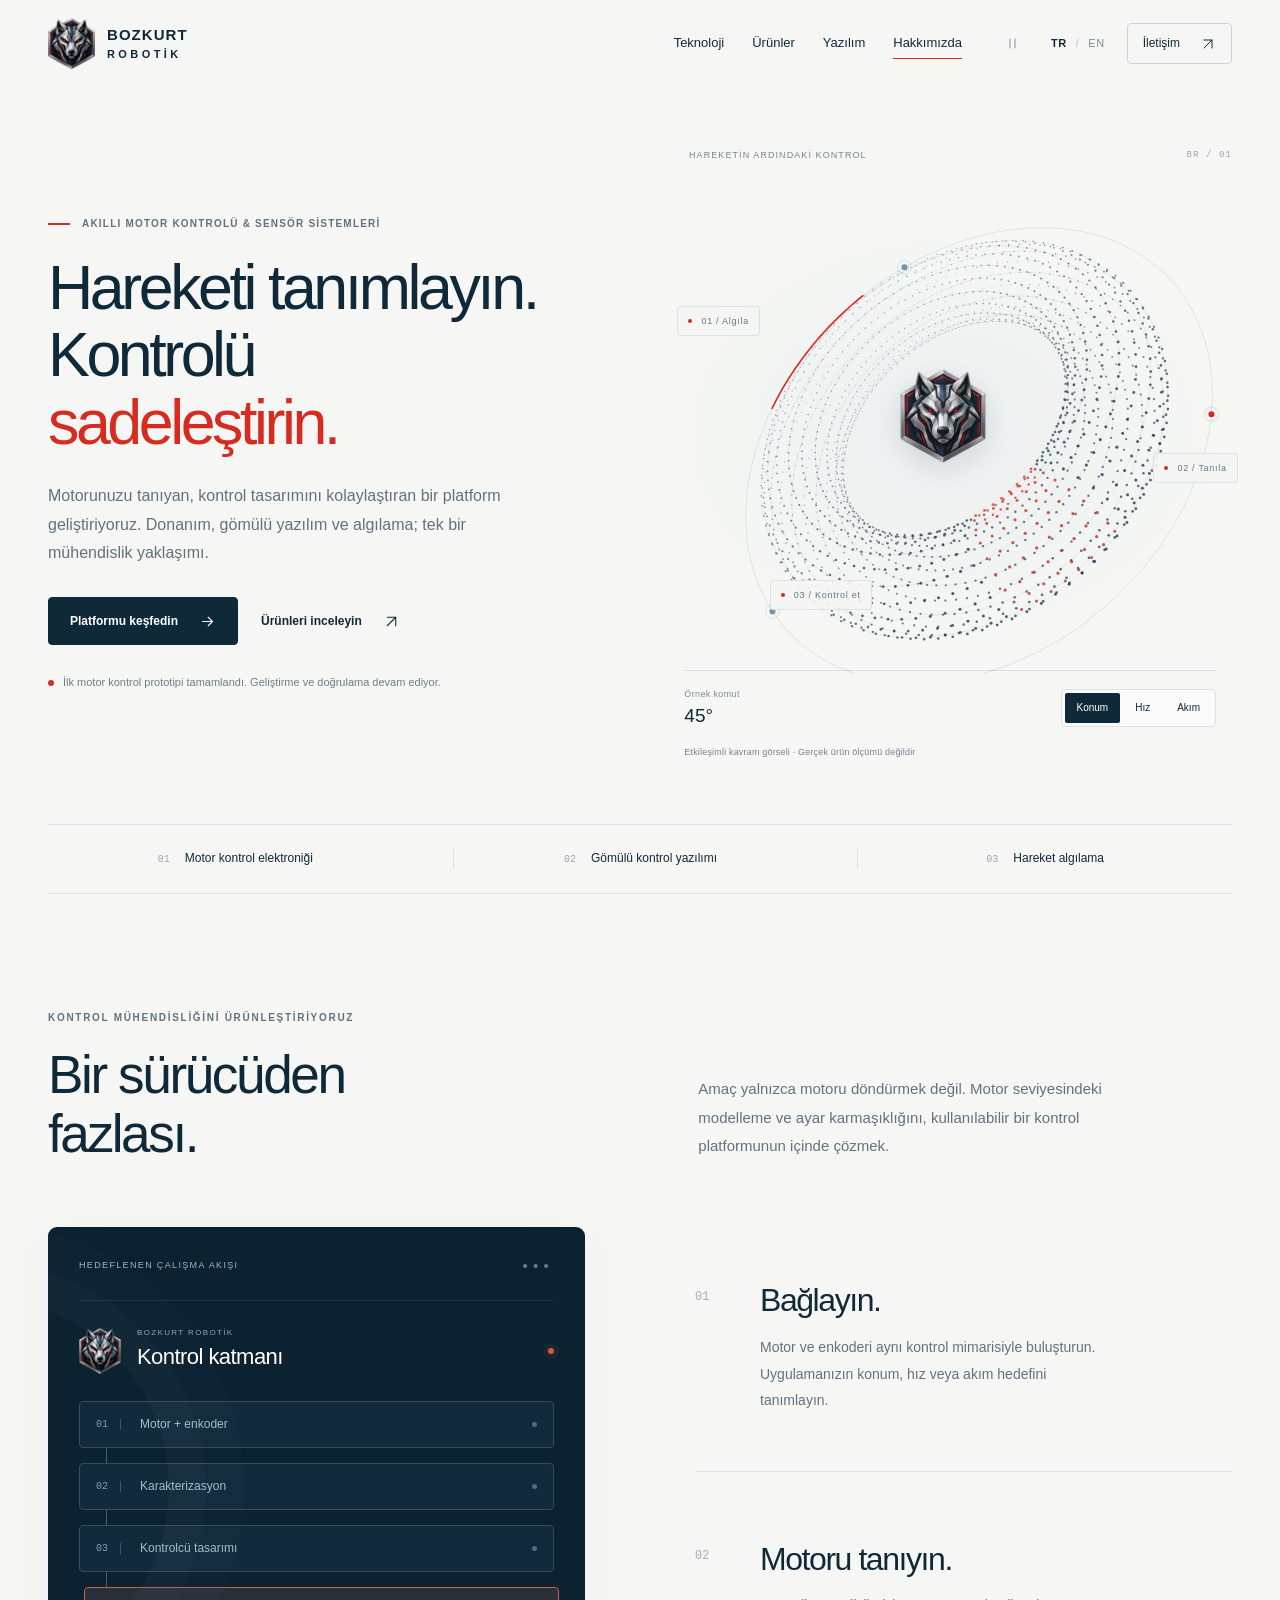
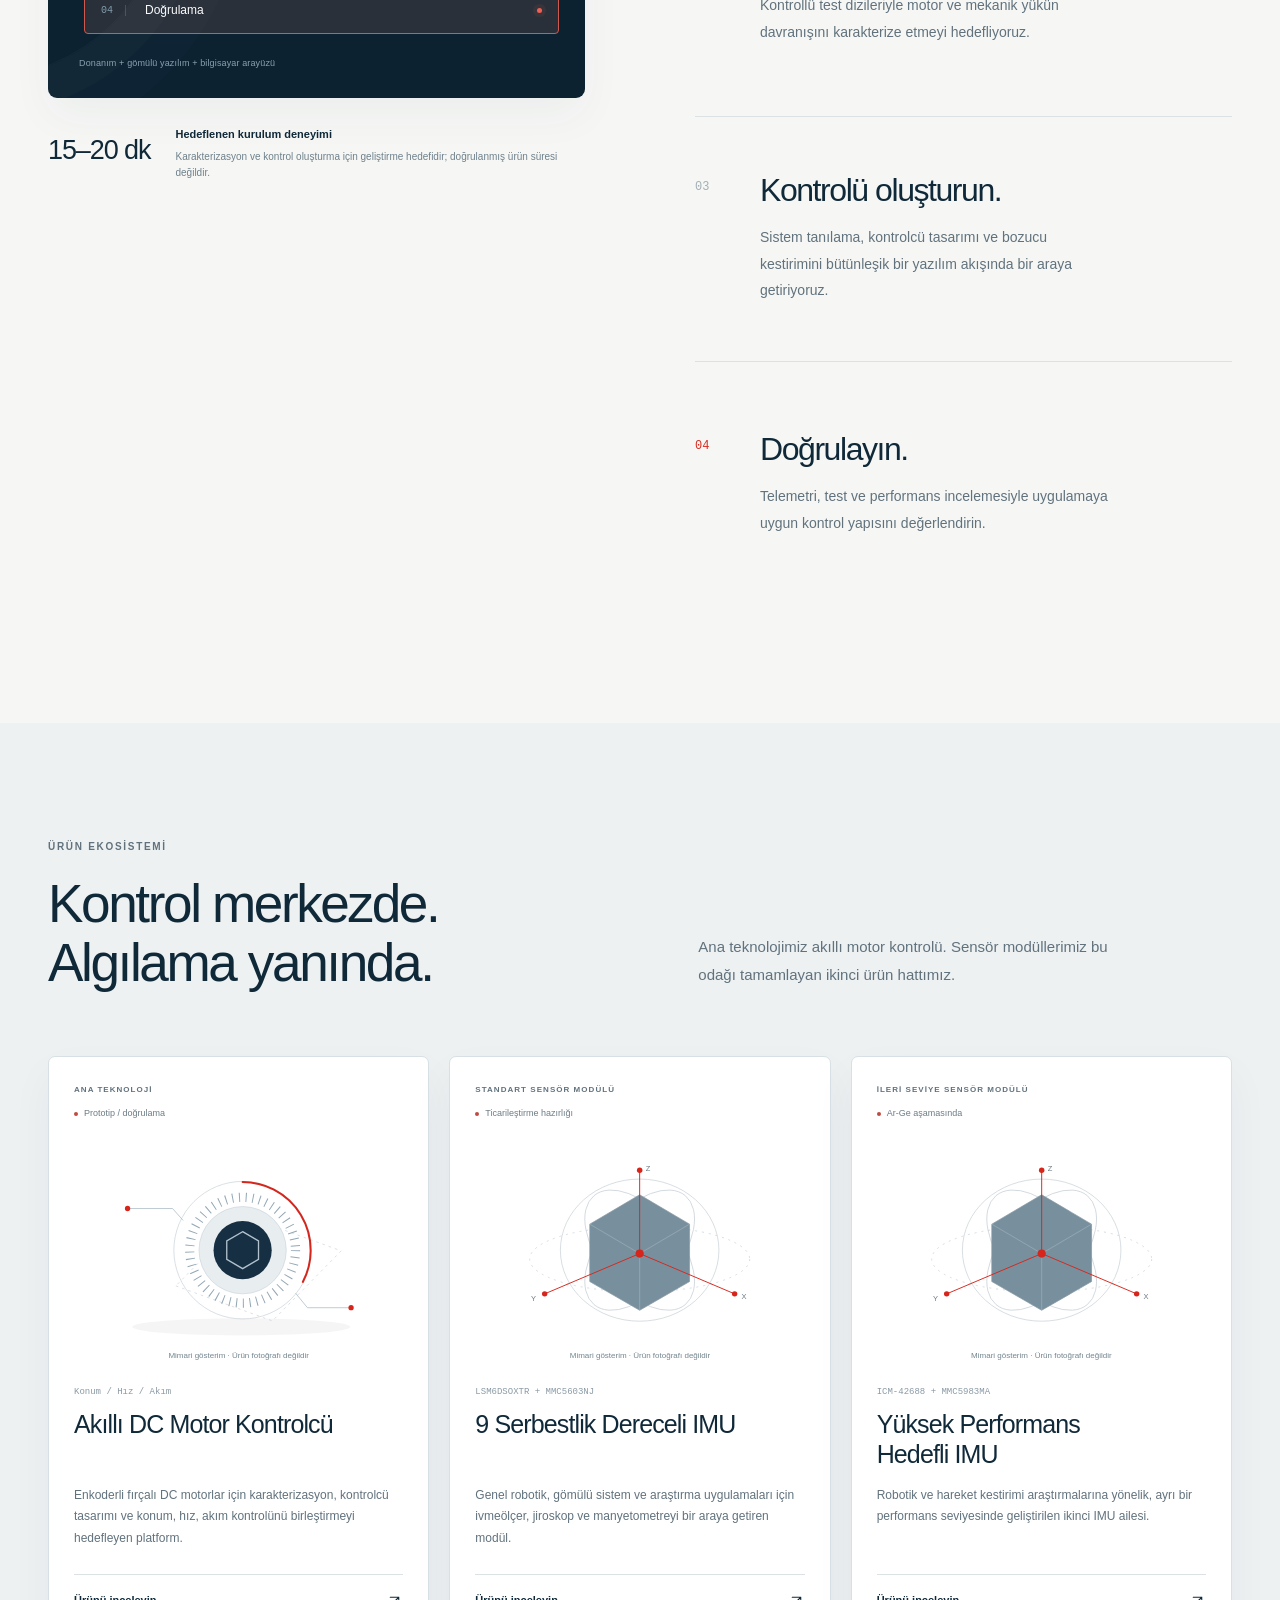
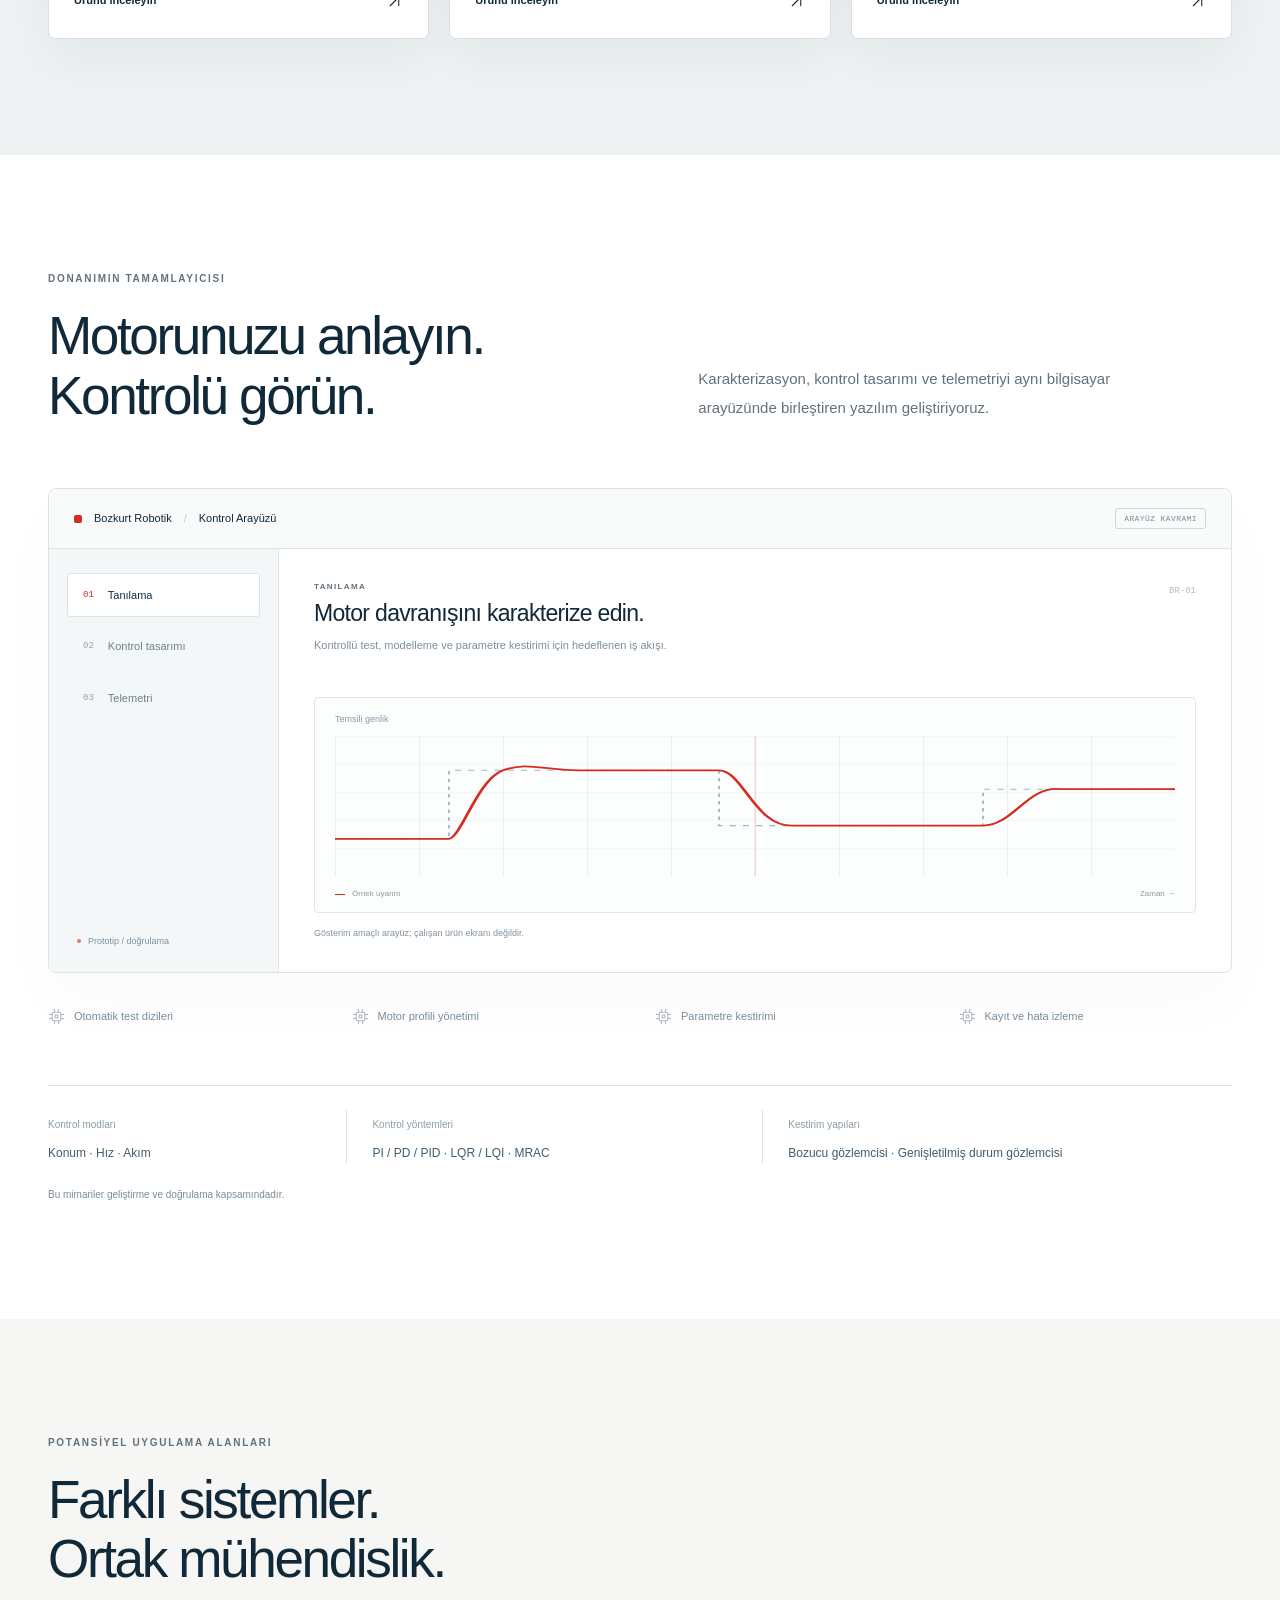
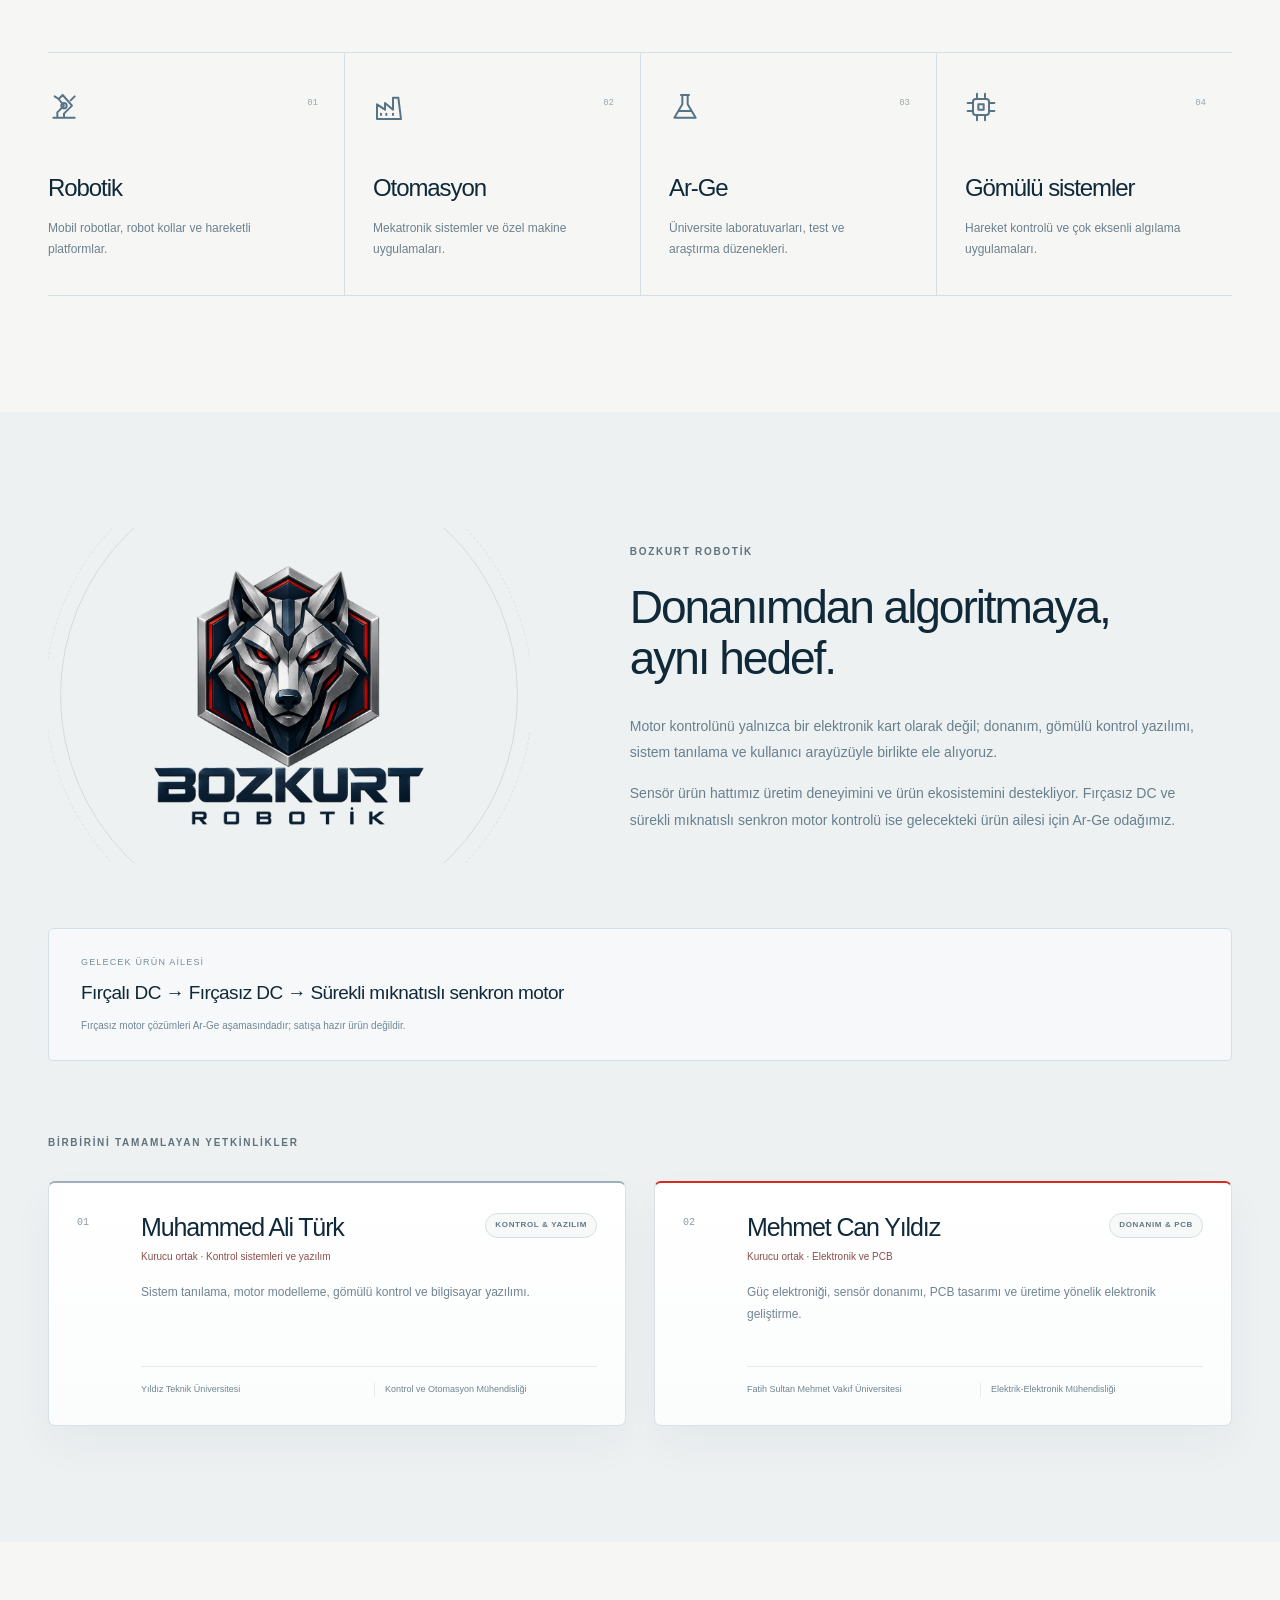
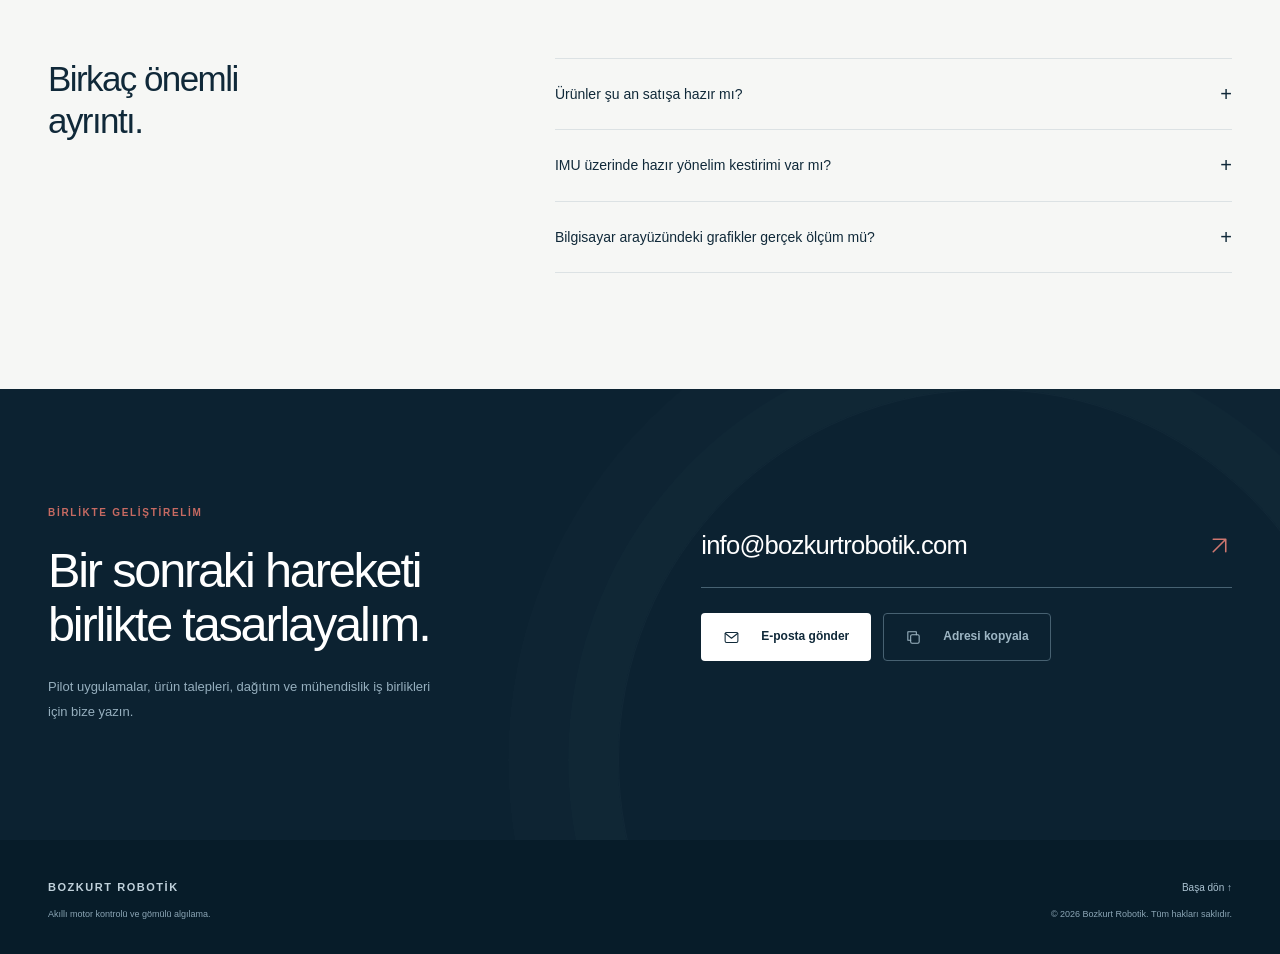
==== commit a1f61b9b: "Add files via upload" ====
--- a/index.html
+++ b/index.html
@@ -10,7 +10,7 @@
 <meta property="og:title" content="Bozkurt Robotik | Akıllı Motor Kontrolü ve Sensör Sistemleri"><meta property="og:description" content="Motor karakterizasyonu, gömülü kontrol yazılımı ve 9 serbestlik dereceli sensör modülleri. Bozkurt Robotik’in geliştirdiği motor kontrol platformunu keşfedin."><meta property="og:url" content="https://bozkurtrobotik.com/">
 <meta property="og:image" content="https://bozkurtrobotik.com/assets/bozkurt-robotik-logo.png">
 <link rel="icon" href="assets/favicon.png" type="image/png">
-<link rel="stylesheet" href="styles.css?v=2.0">
+<link rel="stylesheet" href="styles.css?v=3.2">
 </head>
 <body>
 <a class="skip-link" href="#main">İçeriğe geç</a>
@@ -145,7 +145,7 @@
   <div class="about-grid"><div class="about-brand" data-reveal><div class="brand-orbit"></div><img src="assets/bozkurt-robotik-logo.webp" width="320" height="310" alt="Bozkurt Robotik" loading="lazy"></div>
    <div class="about-copy" data-reveal><p class="eyebrow">BOZKURT ROBOTİK</p><h2>Donanımdan algoritmaya,<br>aynı hedef.</h2><p>Motor kontrolünü yalnızca bir elektronik kart olarak değil; donanım, gömülü kontrol yazılımı, sistem tanılama ve kullanıcı arayüzüyle birlikte ele alıyoruz.</p><p>Sensör ürün hattımız üretim deneyimini ve ürün ekosistemini destekliyor. Fırçasız DC ve sürekli mıknatıslı senkron motor kontrolü ise gelecekteki ürün ailesi için Ar-Ge odağımız.</p></div></div>
   <div class="future-family" data-reveal><span>Gelecek ürün ailesi</span><strong>Fırçalı DC → Fırçasız DC → Sürekli mıknatıslı senkron motor</strong><p>Fırçasız motor çözümleri Ar-Ge aşamasındadır; satışa hazır ürün değildir.</p></div>
-  <p class="eyebrow team-kicker">BİRBİRİNİ TAMAMLAYAN YETKİNLİKLER</p><div class="team-grid"><article class="team-member" data-reveal><span class="member-number">01</span><div class="member-body"><div class="member-heading"><div><h3>Muhammed Ali Türk</h3><span class="member-role">Kurucu ortak · Kontrol sistemleri ve yazılım</span></div><span class="member-badge">Kontrol & Yazılım</span></div><p>Sistem tanılama, motor modelleme, gömülü kontrol ve bilgisayar yazılımı.</p><div class="member-meta"><span>Yıldız Teknik Üniversitesi</span><span>Kontrol ve Otomasyon Mühendisliği</span></div></div></article><article class="team-member" data-reveal><span class="member-number">02</span><div class="member-body"><div class="member-heading"><div><h3>Mehmet Can Yıldız</h3><span class="member-role">Kurucu ortak · Elektronik ve PCB · Mühendis</span></div><span class="member-badge">Donanım & PCB</span></div><p>Güç elektroniği, sensör donanımı, kart tasarımı ve üretime yönelik elektronik geliştirme. Fatih Sultan Mehmet Vakıf Üniversitesi Elektrik-Elektronik Mühendisliği mezunu. Hâlen profesyonel olarak mühendislik alanında çalışıyor.</p><div class="member-meta"><span>Fatih Sultan Mehmet Vakıf Üniversitesi</span><span>Elektrik-Elektronik Mühendisliği · Mezun</span></div></div></article></div>
+  <p class="eyebrow team-kicker">BİRBİRİNİ TAMAMLAYAN YETKİNLİKLER</p><div class="team-grid"><article class="team-member" data-reveal><span class="member-number">01</span><div class="member-body"><div class="member-heading"><div><h3>Muhammed Ali Türk</h3><span class="member-role">Kurucu ortak · Kontrol sistemleri ve yazılım</span></div><span class="member-badge">Kontrol & Yazılım</span></div><p>Sistem tanılama, motor modelleme, gömülü kontrol ve bilgisayar yazılımı.</p><div class="member-meta"><span>Yıldız Teknik Üniversitesi</span><span>Kontrol ve Otomasyon Mühendisliği</span></div></div></article><article class="team-member" data-reveal><span class="member-number">02</span><div class="member-body"><div class="member-heading"><div><h3>Mehmet Can Yıldız</h3><span class="member-role">Kurucu ortak · Elektronik ve PCB</span></div><span class="member-badge">Donanım & PCB</span></div><p>Güç elektroniği, sensör donanımı, PCB tasarımı ve üretime yönelik elektronik geliştirme.</p><div class="member-meta"><span>Fatih Sultan Mehmet Vakıf Üniversitesi</span><span>Elektrik-Elektronik Mühendisliği</span></div></div></article></div>
  </div></section>
  <section class="faq section"><div class="wrap faq-grid"><h2 data-reveal>Birkaç önemli ayrıntı.</h2><div class="faq-list" data-reveal><details><summary>Ürünler şu an satışa hazır mı?<span aria-hidden="true">+</span></summary><p>DC motor kontrolcüde ilk prototip tamamlandı; revizyon ve doğrulama sürüyor. Standart IMU ticarileştirme hazırlığında, ileri seviye IMU ise Ar-Ge aşamasında. Güncel tedarik durumu için iletişime geçin.</p></details><details><summary>IMU üzerinde hazır yönelim kestirimi var mı?<span aria-hidden="true">+</span></summary><p>Burada tanıtılan sensör mimarisi ivme, açısal hız ve manyetik alan ölçümüne yöneliktir. Kart üzerinde doğrulanmış bir sensör füzyonu ya da navigasyon performansı iddiası sunmuyoruz.</p></details><details><summary>Bilgisayar arayüzündeki grafikler gerçek ölçüm mü?<span aria-hidden="true">+</span></summary><p>Hayır. Sitedeki animasyonlar, çizimler ve arayüzler çalışma yaklaşımını anlatan kavram gösterimleridir. Gerçek ürün fotoğrafı veya test sonucu yerine kullanılmaz.</p></details></div></div></section>
  <section class="contact section" id="contact"><div class="wrap contact-grid">
@@ -156,5 +156,5 @@
 </main>
 <footer><div class="wrap footer-inner"><div><strong>BOZKURT ROBOTİK</strong><p>Akıllı motor kontrolü ve gömülü algılama.</p></div><div class="footer-right"><a href="#top">Başa dön ↑</a><p>© <span data-year>2026</span> Bozkurt Robotik. Tüm hakları saklıdır.</p></div></div></footer>
 <dialog class="product-dialog" aria-labelledby="dialog-title"><div class="dialog-inner"><button type="button" class="dialog-close" aria-label="Kapat"><svg class="icon " viewBox="0 0 24 24" fill="none" stroke="currentColor" stroke-width="1.5" stroke-linecap="round" stroke-linejoin="round" aria-hidden="true"><path d="m6 6 12 12M18 6 6 18"/></svg></button><p class="eyebrow" id="dialog-label"></p><h2 id="dialog-title"></h2><p class="dialog-status"></p><p class="dialog-description"></p><div class="dialog-spec"></div><p class="dialog-caveat"></p><a class="button primary dialog-inquiry" href="mailto:info@bozkurtrobotik.com">Bu ürün hakkında yazın<svg class="icon " viewBox="0 0 24 24" fill="none" stroke="currentColor" stroke-width="1.5" stroke-linecap="round" stroke-linejoin="round" aria-hidden="true"><path d="M6 18 18 6M6 6h12v12"/></svg></a></div></dialog>
-<script src="script.js?v=2.0" defer></script>
+<script src="script.js?v=3.2" defer></script>
 </body></html>
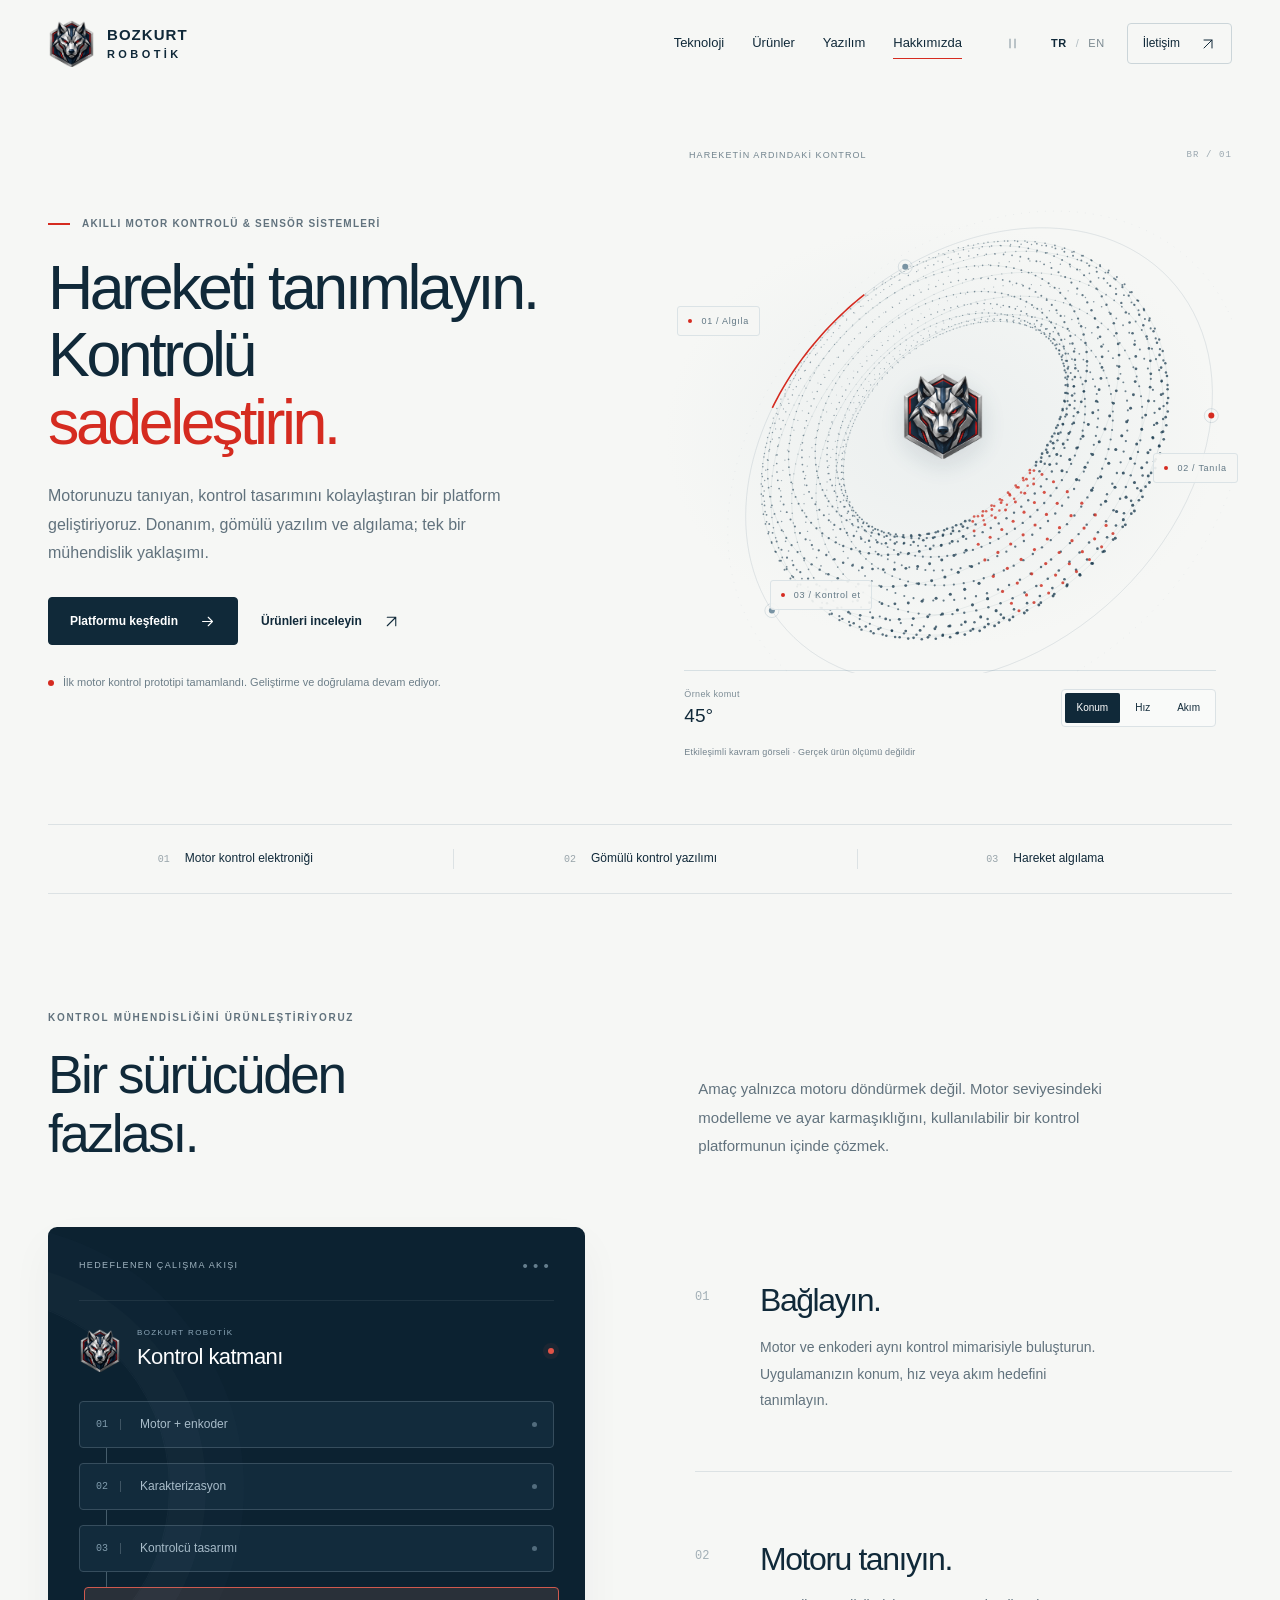
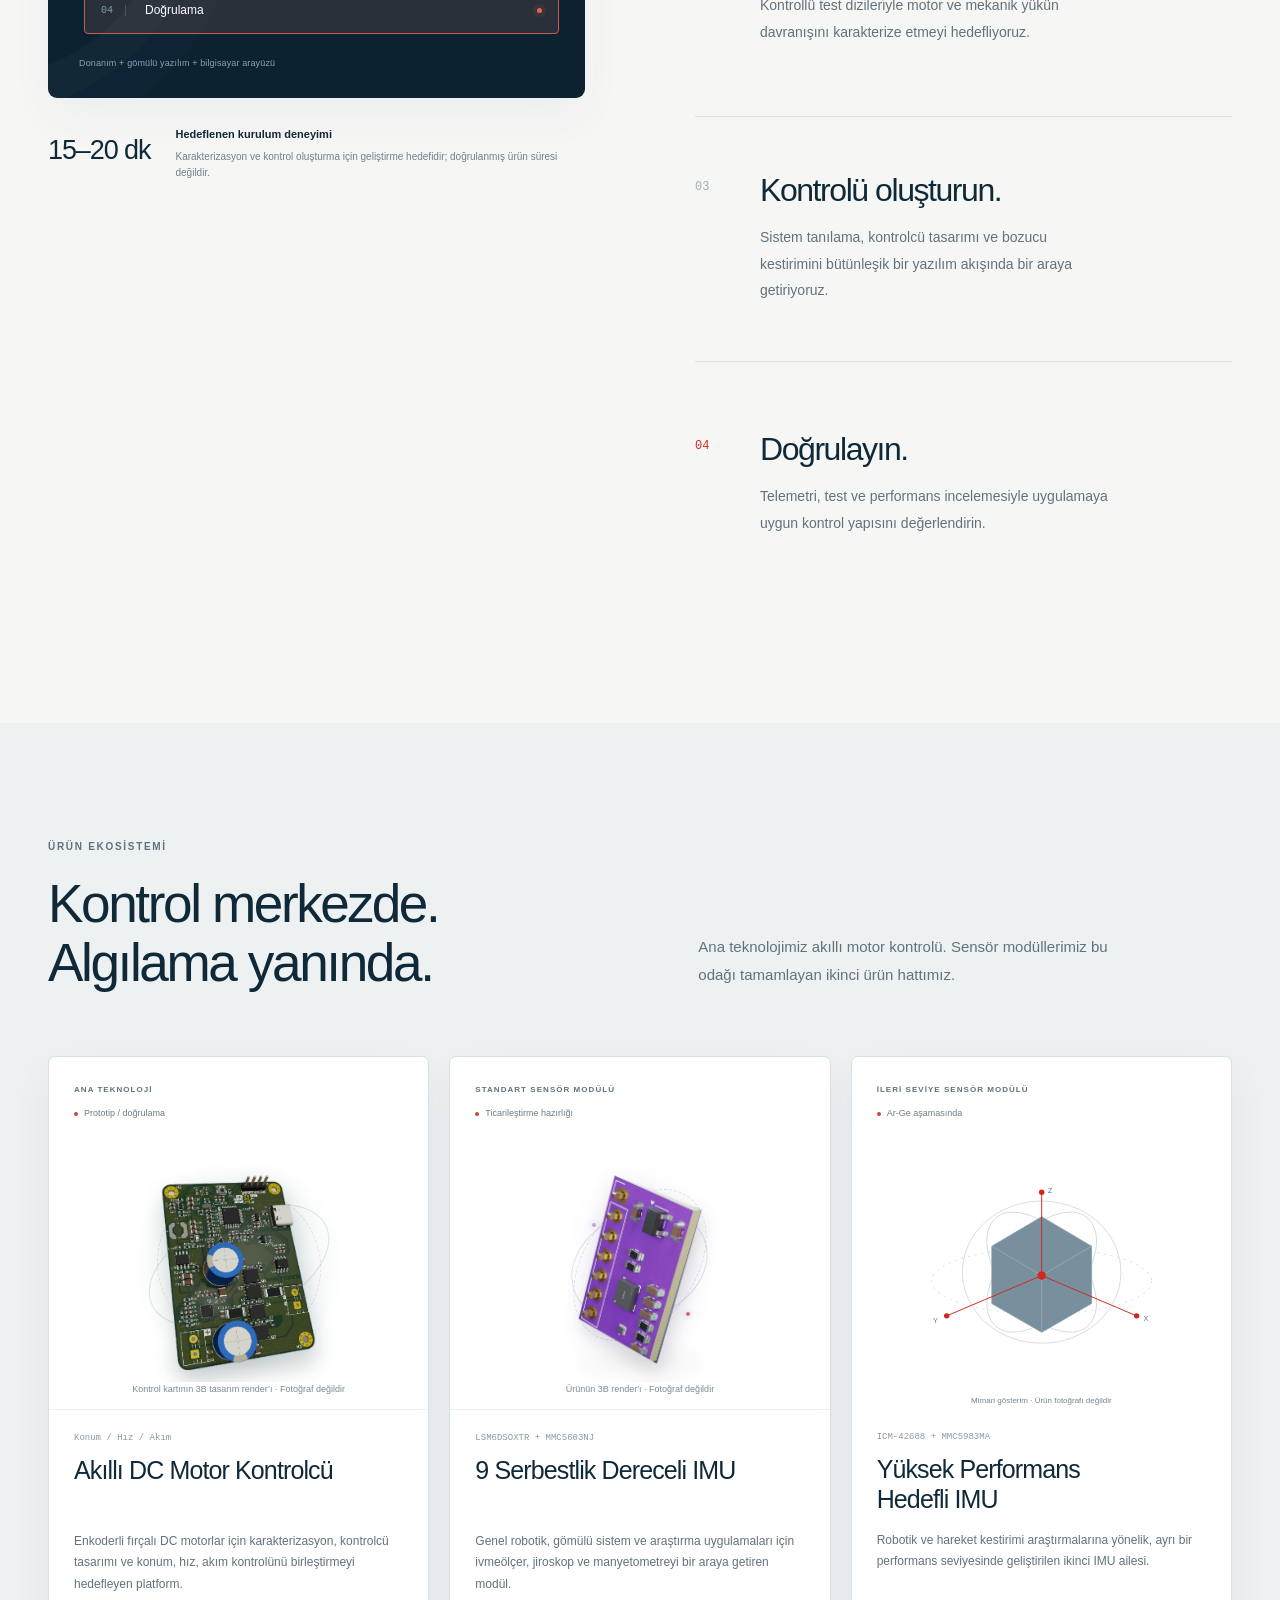
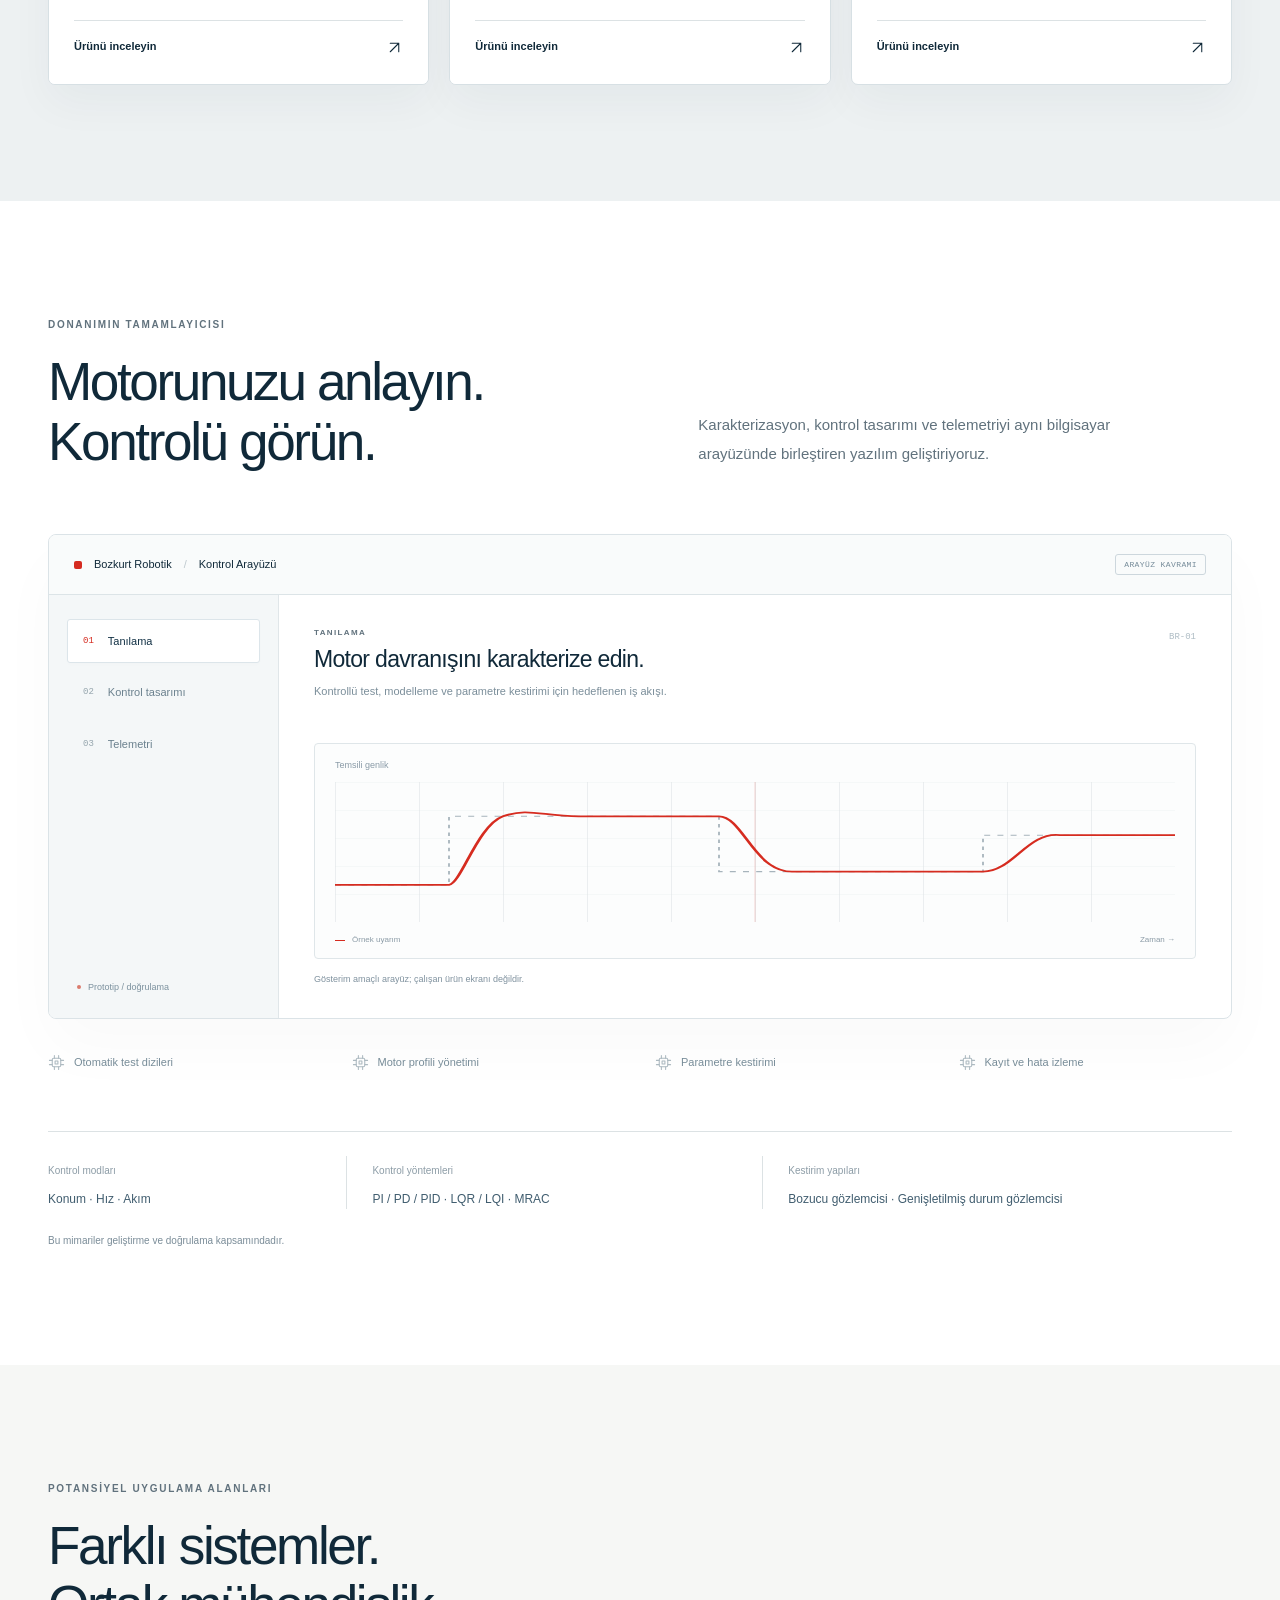
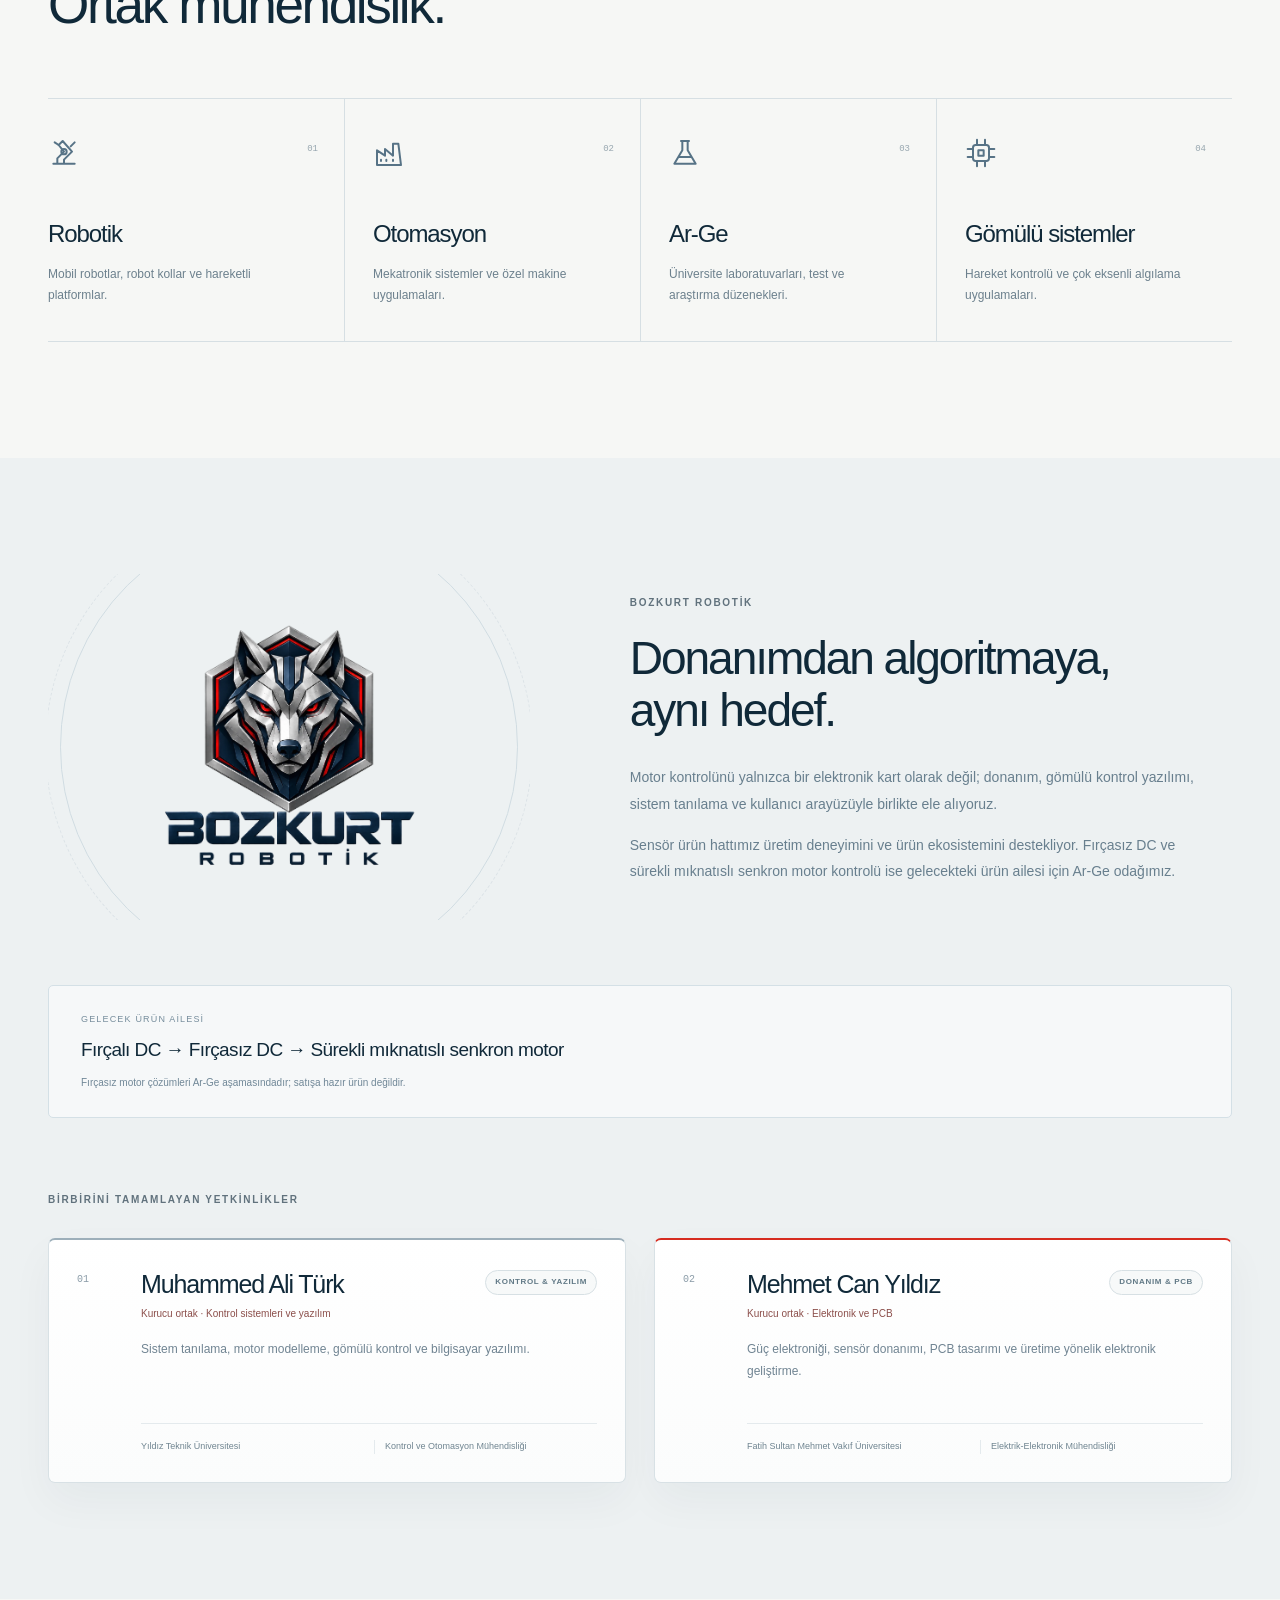
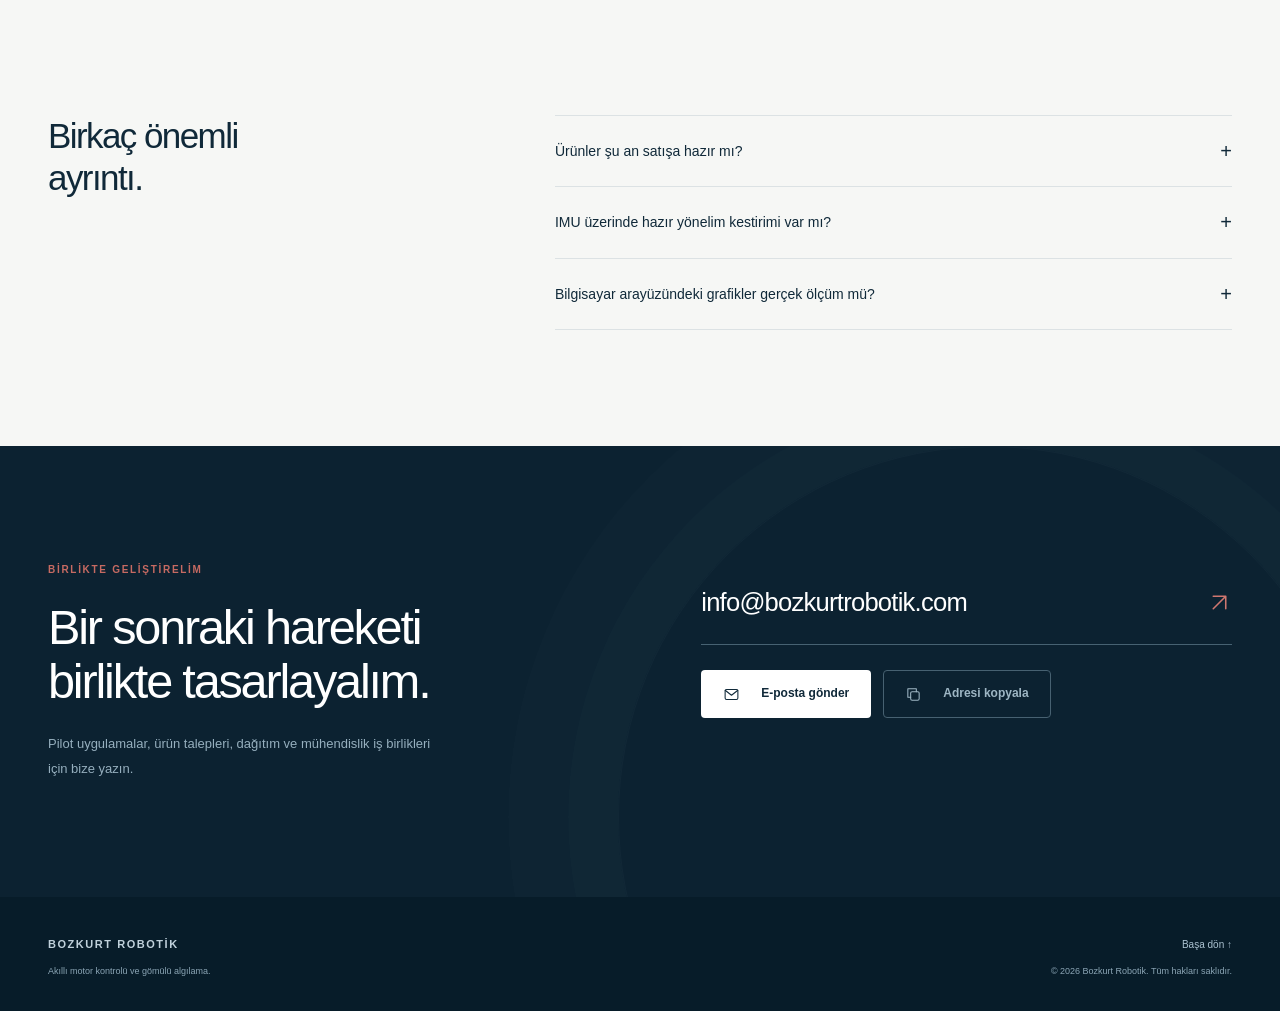
==== commit c5070ea4: "Add files via upload" ====
--- a/index.html
+++ b/index.html
@@ -10,7 +10,7 @@
 <meta property="og:title" content="Bozkurt Robotik | Akıllı Motor Kontrolü ve Sensör Sistemleri"><meta property="og:description" content="Motor karakterizasyonu, gömülü kontrol yazılımı ve 9 serbestlik dereceli sensör modülleri. Bozkurt Robotik’in geliştirdiği motor kontrol platformunu keşfedin."><meta property="og:url" content="https://bozkurtrobotik.com/">
 <meta property="og:image" content="https://bozkurtrobotik.com/assets/bozkurt-robotik-logo.png">
 <link rel="icon" href="assets/favicon.png" type="image/png">
-<link rel="stylesheet" href="styles.css?v=3.2">
+<link rel="stylesheet" href="styles.css?v=3.5">
 </head>
 <body>
 <a class="skip-link" href="#main">İçeriğe geç</a>
@@ -73,33 +73,37 @@
    <div class="section-heading" data-reveal><div><p class="eyebrow">ÜRÜN EKOSİSTEMİ</p><h2>Kontrol merkezde.<br>Algılama yanında.</h2></div><p>Ana teknolojimiz akıllı motor kontrolü. Sensör modüllerimiz bu odağı tamamlayan ikinci ürün hattımız.</p></div>
    <div class="product-grid"><article class="product-card product-0" id="motor-control" data-reveal>
    <div class="product-top"><span class="eyebrow">ANA TEKNOLOJİ</span><span class="status-chip"><i></i>Prototip / doğrulama</span></div>
-   <div class="product-art"><svg class="motor-art" viewBox="0 0 500 310" fill="none" aria-hidden="true">
- <defs><linearGradient id="motor-metal" x1="140" y1="80" x2="350" y2="240"><stop stop-color="#e8edf0"/><stop offset=".5" stop-color="#8598a5"/><stop offset="1" stop-color="#edf0f2"/></linearGradient></defs>
- <ellipse cx="254" cy="269" rx="165" ry="13" fill="#081725" opacity=".04"/>
- <path d="m155 207 146 53 104-106-146-53Z" stroke="#94a5af" stroke-dasharray="4 6" opacity=".5"/>
- <g class="motor-coil">
- <circle cx="256" cy="153" r="104" stroke="#c5d0d7"/><circle cx="256" cy="153" r="80" stroke="#93a7b4" stroke-width="14" stroke-dasharray="1.5 8.8"/>
- <circle cx="256" cy="153" r="66" fill="url(#motor-metal)" stroke="#cad5dc"/><circle cx="256" cy="153" r="44" fill="#162f42"/>
- <path d="M256 50a103 103 0 0 1 91 151" stroke="#d6261c" stroke-width="3" stroke-linecap="round"/>
- <path d="m256 125 24 14v28l-24 14-24-14v-28Z" stroke="#b2c2ce" stroke-width="2"/>
- </g>
- <path d="M82 90h68l16 18M336 218l18 22h66" stroke="#9fb1bd"/>
- <circle cx="82" cy="90" r="4" fill="#d6261c"/><circle cx="420" cy="240" r="4" fill="#d6261c"/>
- </svg><span class="art-caption">Mimari gösterim · Ürün fotoğrafı değildir</span></div>
+   <div class="product-art product-art-render">
+    <div class="motor-product-visual" role="img" aria-label="Bozkurt Robotik akıllı DC motor kontrol kartının 3B tasarım render’ı">
+      <span class="motor-product-glow" aria-hidden="true"></span>
+      <span class="motor-product-orbit motor-orbit-back" aria-hidden="true"></span>
+      <span class="motor-product-orbit motor-orbit-front" aria-hidden="true"></span>
+      <span class="motor-product-shadow" aria-hidden="true"></span>
+      <span class="motor-product-tilt" aria-hidden="true"><span class="motor-product-float"><picture>
+        <source srcset="assets/motor-controller-render.webp" type="image/webp">
+        <img class="motor-board" src="assets/motor-controller-render.png" alt="" width="403" height="503" loading="lazy" decoding="async">
+      </picture></span></span>
+      <span class="motor-product-beacon motor-beacon-left" aria-hidden="true"></span>
+      <span class="motor-product-beacon motor-beacon-right" aria-hidden="true"></span>
+      <span class="motor-product-scan" aria-hidden="true"></span>
+    </div>
+    <span class="art-caption">Kontrol kartının 3B tasarım render’ı · Fotoğraf değildir</span>
+   </div>
    <div class="product-copy"><span class="technical-code">Konum / Hız / Akım</span><h3>Akıllı DC Motor Kontrolcü</h3><p>Enkoderli fırçalı DC motorlar için karakterizasyon, kontrolcü tasarımı ve konum, hız, akım kontrolünü birleştirmeyi hedefleyen platform.</p>
    <button type="button" class="text-link" data-product="0">Ürünü inceleyin<svg class="icon " viewBox="0 0 24 24" fill="none" stroke="currentColor" stroke-width="1.5" stroke-linecap="round" stroke-linejoin="round" aria-hidden="true"><path d="M6 18 18 6M6 6h12v12"/></svg></button></div></article><article class="product-card product-1" id="sensors" data-reveal>
    <div class="product-top"><span class="eyebrow">STANDART SENSÖR MODÜLÜ</span><span class="status-chip"><i></i>Ticarileştirme hazırlığı</span></div>
-   <div class="product-art"><svg class="sensor-art art-1" viewBox="0 0 480 300" fill="none" aria-hidden="true">
- <defs><linearGradient id="sensor-1" x1="140" y1="60" x2="300" y2="240"><stop stop-color="#78909e"/><stop offset="1" stop-color="#142f41"/></linearGradient></defs>
- <ellipse cx="240" cy="161" rx="161" ry="48" stroke="#c4ced4" stroke-dasharray="3 7"/>
- <g class="sensor-spin"><ellipse cx="240" cy="148" rx="116" ry="104" stroke="#c4ced4"/><ellipse cx="240" cy="148" rx="58" ry="104" stroke="#c4ced4" transform="rotate(40 240 148)"/>
- <ellipse cx="240" cy="148" rx="58" ry="104" stroke="#c4ced4" transform="rotate(-40 240 148)"/></g>
- <path d="m240 67 73 43v84l-73 42-73-42v-84Z" fill="url(#sensor-1)" stroke="#8496a1"/>
- <path d="m167 110 73 43 73-43M240 153v83" stroke="#b0bec6" opacity=".7"/>
- <path d="M240 153V31M240 153l139 59M240 153l-139 59" stroke="#d6261c" stroke-width="1.4"/>
- <circle cx="240" cy="153" r="6" fill="#d6261c"/><circle cx="240" cy="31" r="4" fill="#d6261c"/><circle cx="379" cy="212" r="4" fill="#d6261c"/><circle cx="101" cy="212" r="4" fill="#d6261c"/>
- <g fill="#6b7a84" font-size="11" font-family="sans-serif"><text x="249" y="32">Z</text><text x="389" y="220">X</text><text x="81" y="223">Y</text></g>
- </svg><span class="art-caption">Mimari gösterim · Ürün fotoğrafı değildir</span></div>
+   <div class="product-art product-art-render"><div class="imu-visual" role="img" aria-label="Bozkurt Robotik standart 9 serbestlik dereceli IMU modülünün üç boyutlu ürün render'ı">
+      <span class="imu-glow" aria-hidden="true"></span>
+      <span class="imu-orbit imu-orbit-1" aria-hidden="true"></span>
+      <span class="imu-orbit imu-orbit-2" aria-hidden="true"></span>
+      <span class="imu-shadow" aria-hidden="true"></span>
+      <span class="imu-tilt"><span class="imu-float"><picture>
+        <source srcset="assets/imu-standard-render.webp" type="image/webp">
+        <img class="imu-board" src="assets/imu-standard-render.png" alt="" width="510" height="775" loading="lazy" decoding="async">
+      </picture></span></span>
+      <span class="imu-spark imu-spark-1" aria-hidden="true"></span>
+      <span class="imu-spark imu-spark-2" aria-hidden="true"></span>
+    </div><span class="art-caption">Ürünün 3B render'ı · Fotoğraf değildir</span></div>
    <div class="product-copy"><span class="technical-code">LSM6DSOXTR + MMC5603NJ</span><h3>9 Serbestlik Dereceli IMU</h3><p>Genel robotik, gömülü sistem ve araştırma uygulamaları için ivmeölçer, jiroskop ve manyetometreyi bir araya getiren modül.</p>
    <button type="button" class="text-link" data-product="1">Ürünü inceleyin<svg class="icon " viewBox="0 0 24 24" fill="none" stroke="currentColor" stroke-width="1.5" stroke-linecap="round" stroke-linejoin="round" aria-hidden="true"><path d="M6 18 18 6M6 6h12v12"/></svg></button></div></article><article class="product-card product-2" id="advanced-imu" data-reveal>
    <div class="product-top"><span class="eyebrow">İLERİ SEVİYE SENSÖR MODÜLÜ</span><span class="status-chip"><i></i>Ar-Ge aşamasında</span></div>
@@ -156,5 +160,5 @@
 </main>
 <footer><div class="wrap footer-inner"><div><strong>BOZKURT ROBOTİK</strong><p>Akıllı motor kontrolü ve gömülü algılama.</p></div><div class="footer-right"><a href="#top">Başa dön ↑</a><p>© <span data-year>2026</span> Bozkurt Robotik. Tüm hakları saklıdır.</p></div></div></footer>
 <dialog class="product-dialog" aria-labelledby="dialog-title"><div class="dialog-inner"><button type="button" class="dialog-close" aria-label="Kapat"><svg class="icon " viewBox="0 0 24 24" fill="none" stroke="currentColor" stroke-width="1.5" stroke-linecap="round" stroke-linejoin="round" aria-hidden="true"><path d="m6 6 12 12M18 6 6 18"/></svg></button><p class="eyebrow" id="dialog-label"></p><h2 id="dialog-title"></h2><p class="dialog-status"></p><p class="dialog-description"></p><div class="dialog-spec"></div><p class="dialog-caveat"></p><a class="button primary dialog-inquiry" href="mailto:info@bozkurtrobotik.com">Bu ürün hakkında yazın<svg class="icon " viewBox="0 0 24 24" fill="none" stroke="currentColor" stroke-width="1.5" stroke-linecap="round" stroke-linejoin="round" aria-hidden="true"><path d="M6 18 18 6M6 6h12v12"/></svg></a></div></dialog>
-<script src="script.js?v=3.2" defer></script>
+<script src="script.js?v=3.5" defer></script>
 </body></html>
--- a/styles.css
+++ b/styles.css
@@ -417,3 +417,213 @@
 @media(max-width:960px){.product-top{min-height:76px}.team-member{min-height:0;padding:26px 22px}.member-heading{flex-direction:column;gap:10px}.member-badge{max-width:none;align-self:flex-start}.studio-tabs{overflow-x:auto;justify-content:flex-start;scrollbar-width:thin}.studio-tabs>button{flex:0 0 auto;min-width:120px}}
 @media(max-width:700px){.scene-top{position:relative;left:auto;right:auto;top:auto;margin:0 7px 2px}.scene-top .micro{white-space:normal;max-width:65%}.orbit-label{max-width:44%;white-space:normal;line-height:1.25}.product-top{min-height:0}.studio-tabs{justify-content:flex-start;overflow-x:auto;overscroll-behavior-inline:contain}.studio-tabs>button{min-width:118px;flex:0 0 auto}.team-member{grid-template-columns:34px minmax(0,1fr);gap:14px;padding:24px 18px}.member-meta{grid-template-columns:1fr;gap:8px}.member-meta span+span{padding-left:0;padding-top:8px;border-left:0;border-top:1px solid #e4eaed}.contact-buttons .button{flex:1 1 180px}}
 @media(max-width:480px){.hero-actions{align-items:stretch}.hero-actions .button{flex:1 1 100%;justify-content:space-between}.capability-strip{grid-template-columns:1fr;gap:0}.capability-strip>div{padding:12px 0}.capability-strip>div+div{padding-left:0;border-left:0;border-top:1px solid var(--line)}.story-steps{grid-template-columns:1fr;gap:0}.applications-grid{grid-template-columns:1fr}.application-card:nth-child(n){border-left:0}.application-card+.application-card{border-top:1px solid var(--line)}.software-features{grid-template-columns:1fr}.team-member{grid-template-columns:1fr}.member-number{display:inline-flex;width:32px;height:32px;align-items:center;justify-content:center;border:1px solid #d7e0e4;border-radius:50%;padding:0}.member-badge{font-size:7px}.email-address{font-size:clamp(19px,6.3vw,24px)}.footer-inner{flex-direction:column;gap:18px}.footer-inner>div{max-width:100%}.footer-right{text-align:left}}
+
+
+
+/* ============================================================
+   V3.5 — Actual product renders, bounded display areas
+   The figure and caption are separate grid rows so the PCB can
+   never cover the label, title, body text or call-to-action.
+   The original product-card/content layout remains intact.
+   ============================================================ */
+.product-0 .product-art-render,
+.product-1 .product-art-render {
+  display:grid;
+  grid-template-rows:minmax(0,1fr) auto;
+  justify-items:stretch;
+  align-items:stretch;
+  width:100%;
+  height:270px;
+  flex:0 0 auto;
+  min-height:0;
+  padding:10px 6px 13px;
+  overflow:hidden;
+  isolation:isolate;
+  box-sizing:border-box;
+}
+.product-0 .product-art-render .art-caption,
+.product-1 .product-art-render .art-caption {
+  display:block;
+  position:static;
+  z-index:5;
+  min-height:14px;
+  max-width:100%;
+  margin:0;
+  padding:1px 12px 0;
+  font-size:9px;
+  line-height:1.45;
+  text-align:center;
+  color:#788b97;
+  pointer-events:none;
+}
+.product-0 .product-copy,
+.product-1 .product-copy {
+  position:relative;
+  z-index:2;
+  min-width:0;
+  background:#fff;
+  border-top:1px solid #edf1f2;
+}
+.product-0 .product-top,
+.product-1 .product-top { flex-shrink:0; }
+.imu-visual,.motor-product-visual {
+  position:relative;
+  display:grid;
+  place-items:center;
+  width:100%;height:100%;
+  min-width:0;min-height:0;
+  overflow:hidden;
+  isolation:isolate;
+  perspective:850px;
+}
+.imu-visual{--imu-rx:0deg;--imu-ry:0deg}
+.motor-product-visual{--motor-tilt-x:0deg;--motor-tilt-y:0deg}
+.imu-glow,.motor-product-glow {
+  position:absolute; z-index:0;
+  width:min(88%,310px); height:90%;
+  border-radius:50%;pointer-events:none;
+  background:radial-gradient(ellipse at center,rgba(144,102,207,.11),transparent 72%);
+}
+.motor-product-glow {
+  background:radial-gradient(ellipse at center,rgba(51,105,107,.13),transparent 74%);
+}
+.imu-orbit,.motor-product-orbit {
+  position:absolute;z-index:1;pointer-events:none;
+  border-radius:50%;border:1px solid rgba(110,133,150,.22);
+}
+.imu-orbit-1{width:min(82%,275px);height:46%;transform:rotate(-23deg)}
+.imu-orbit-2{width:min(65%,220px);height:72%;transform:rotate(35deg);border-style:dashed;border-color:rgba(129,95,182,.19)}
+.motor-orbit-back{width:min(81%,320px);height:45%;transform:rotate(-24deg);animation:motor-orbit-sway 16s ease-in-out infinite}
+.motor-orbit-front{width:min(70%,270px);height:68%;transform:rotate(29deg);border-style:dashed;border-color:rgba(193,80,74,.16);animation:motor-orbit-sway-reverse 19s ease-in-out infinite}
+.imu-shadow,.motor-product-shadow {
+  position:absolute;z-index:1;left:50%;bottom:12px;
+  width:130px;height:14px;border-radius:50%;
+  transform:translateX(-50%);filter:blur(11px);
+  background:rgba(37,45,68,.22);opacity:.38;pointer-events:none;
+  animation:render-shadow-breathe 5.6s ease-in-out infinite;
+}
+.motor-product-shadow{width:154px;background:rgba(16,45,44,.24);animation-duration:6.3s}
+.imu-tilt,.motor-product-tilt {
+  position:relative;z-index:3;
+  display:grid;place-items:center;
+  width:100%;height:100%;
+  transform-style:preserve-3d;
+  pointer-events:none;
+  transition:transform 360ms cubic-bezier(.22,1,.36,1);
+}
+.imu-tilt{transform:rotateX(var(--imu-rx)) rotateY(var(--imu-ry))}
+.motor-product-tilt{transform:rotateX(var(--motor-tilt-x)) rotateY(var(--motor-tilt-y))}
+.imu-float,.motor-product-float {
+  display:grid;place-items:center;
+  width:100%;height:100%;min-height:0;
+  animation:imu-levitate 5.6s ease-in-out infinite;
+  will-change:transform;
+}
+.motor-product-float{animation:motor-float 6.3s ease-in-out infinite}
+.imu-float picture,.motor-product-float picture {
+  display:grid;place-items:center;
+  width:100%;height:100%;min-height:0;
+  line-height:0;
+}
+.imu-board,.motor-board {
+  display:block;
+  width:auto;
+  height:min(196px,calc(100% - 34px));
+  max-width:83%;
+  object-fit:contain;
+  transform-origin:center center;
+  filter:drop-shadow(2px 10px 10px rgba(38,35,60,.19));
+}
+.motor-board{
+  height:min(205px,calc(100% - 34px));
+  max-width:83%;
+  filter:drop-shadow(2px 11px 11px rgba(20,52,54,.22));
+}
+.product-0:hover .motor-board{filter:drop-shadow(2px 13px 14px rgba(20,52,54,.27))}
+.product-1:hover .imu-board{filter:drop-shadow(3px 12px 13px rgba(42,35,65,.23))}
+.imu-spark,.motor-product-beacon {
+  position:absolute;z-index:2;
+  width:4px;height:4px;border-radius:50%;
+  background:#a887ce;box-shadow:0 0 0 4px rgba(142,99,199,.06);
+  pointer-events:none;opacity:.7;
+  animation:render-beacon 4.2s ease-in-out infinite;
+}
+.imu-spark-1{left:22%;top:32%}
+.imu-spark-2{right:21%;bottom:28%;animation-delay:-1.7s;background:#d52b20}
+.motor-product-beacon{background:#d52b20;box-shadow:0 0 0 4px rgba(213,43,32,.06)}
+.motor-beacon-left{left:24%;top:31%}
+.motor-beacon-right{right:23%;bottom:31%;animation-delay:-1.7s;background:#789fac}
+.motor-product-scan {
+  position:absolute;z-index:2;left:30%;top:34%;width:40%;height:1px;
+  background:linear-gradient(90deg,transparent,rgba(44,115,96,.23),transparent);
+  opacity:0;pointer-events:none;
+  animation:motor-scan-trace 7s ease-in-out infinite;
+}
+@keyframes imu-levitate {
+  0%,100%{transform:translate3d(0,3px,0) rotate(-1.2deg)}
+  50%{transform:translate3d(0,-7px,0) rotate(1.2deg)}
+}
+@keyframes motor-float {
+  0%,100%{transform:translate3d(0,3px,0) rotate(-1.1deg)}
+  50%{transform:translate3d(0,-8px,0) rotate(1.3deg)}
+}
+@keyframes render-shadow-breathe {
+  0%,100%{transform:translateX(-50%) scale(.94);opacity:.40}
+  50%{transform:translateX(-50%) scale(1.1);opacity:.25}
+}
+@keyframes render-beacon {
+  0%,100%{opacity:.3;transform:scale(.82)}
+  50%{opacity:.8;transform:scale(1.22)}
+}
+@keyframes motor-orbit-sway {
+  0%,100%{transform:rotate(-24deg)}
+  50%{transform:rotate(-18deg)}
+}
+@keyframes motor-orbit-sway-reverse {
+  0%,100%{transform:rotate(29deg)}
+  50%{transform:rotate(22deg)}
+}
+@keyframes motor-scan-trace {
+  0%,30%,100%{transform:translateY(-14px);opacity:0}
+  48%{opacity:.32}
+  70%{transform:translateY(44px);opacity:0}
+}
+/* Keep the third product aligned with the two updated render cards. */
+.product-2 .product-art {height:270px; flex:0 0 auto}
+/* Artwork and explanatory copy are separate on ALL breakpoints. */
+@media(max-width:1180px) {
+  .product-0 .product-art-render,.product-1 .product-art-render,.product-2 .product-art{height:244px}
+  .imu-board{height:min(174px,calc(100% - 34px))}
+  .motor-board{height:min(183px,calc(100% - 34px))}
+}
+/* Featured controller switches to a side-by-side card between 701 and 960px. */
+@media(min-width:701px) and (max-width:960px) {
+  .product-0 .product-art-render{height:274px;align-self:center}
+  .product-0 .motor-board{height:min(216px,calc(100% - 34px))}
+}
+@media(max-width:700px) {
+  .product-0 .product-art-render,.product-1 .product-art-render,.product-2 .product-art{height:263px}
+  .imu-board{height:min(192px,calc(100% - 34px))}
+  .motor-board{height:min(200px,calc(100% - 34px))}
+}
+@media(max-width:380px) {
+  .product-0 .product-art-render,.product-1 .product-art-render,.product-2 .product-art{height:244px}
+  .imu-board{height:min(177px,calc(100% - 34px))}
+  .motor-board{height:min(184px,calc(100% - 34px))}
+}
+@media(prefers-reduced-motion:reduce) {
+  .imu-tilt,.motor-product-tilt {transform:none!important;transition:none!important}
+  .imu-float,.motor-product-float,.imu-shadow,.motor-product-shadow,
+  .motor-product-orbit,.imu-spark,.motor-product-beacon,.motor-product-scan {
+    animation:none!important;will-change:auto
+  }
+}
+body.motion-paused .imu-tilt,body.motion-paused .motor-product-tilt {
+  transform:none!important;transition:none!important;
+}
+body.motion-paused .imu-float,body.motion-paused .motor-product-float,
+body.motion-paused .imu-shadow,body.motion-paused .motor-product-shadow,
+body.motion-paused .motor-product-orbit,body.motion-paused .imu-spark,
+body.motion-paused .motor-product-beacon,body.motion-paused .motor-product-scan {
+  animation:none!important;will-change:auto;
+}
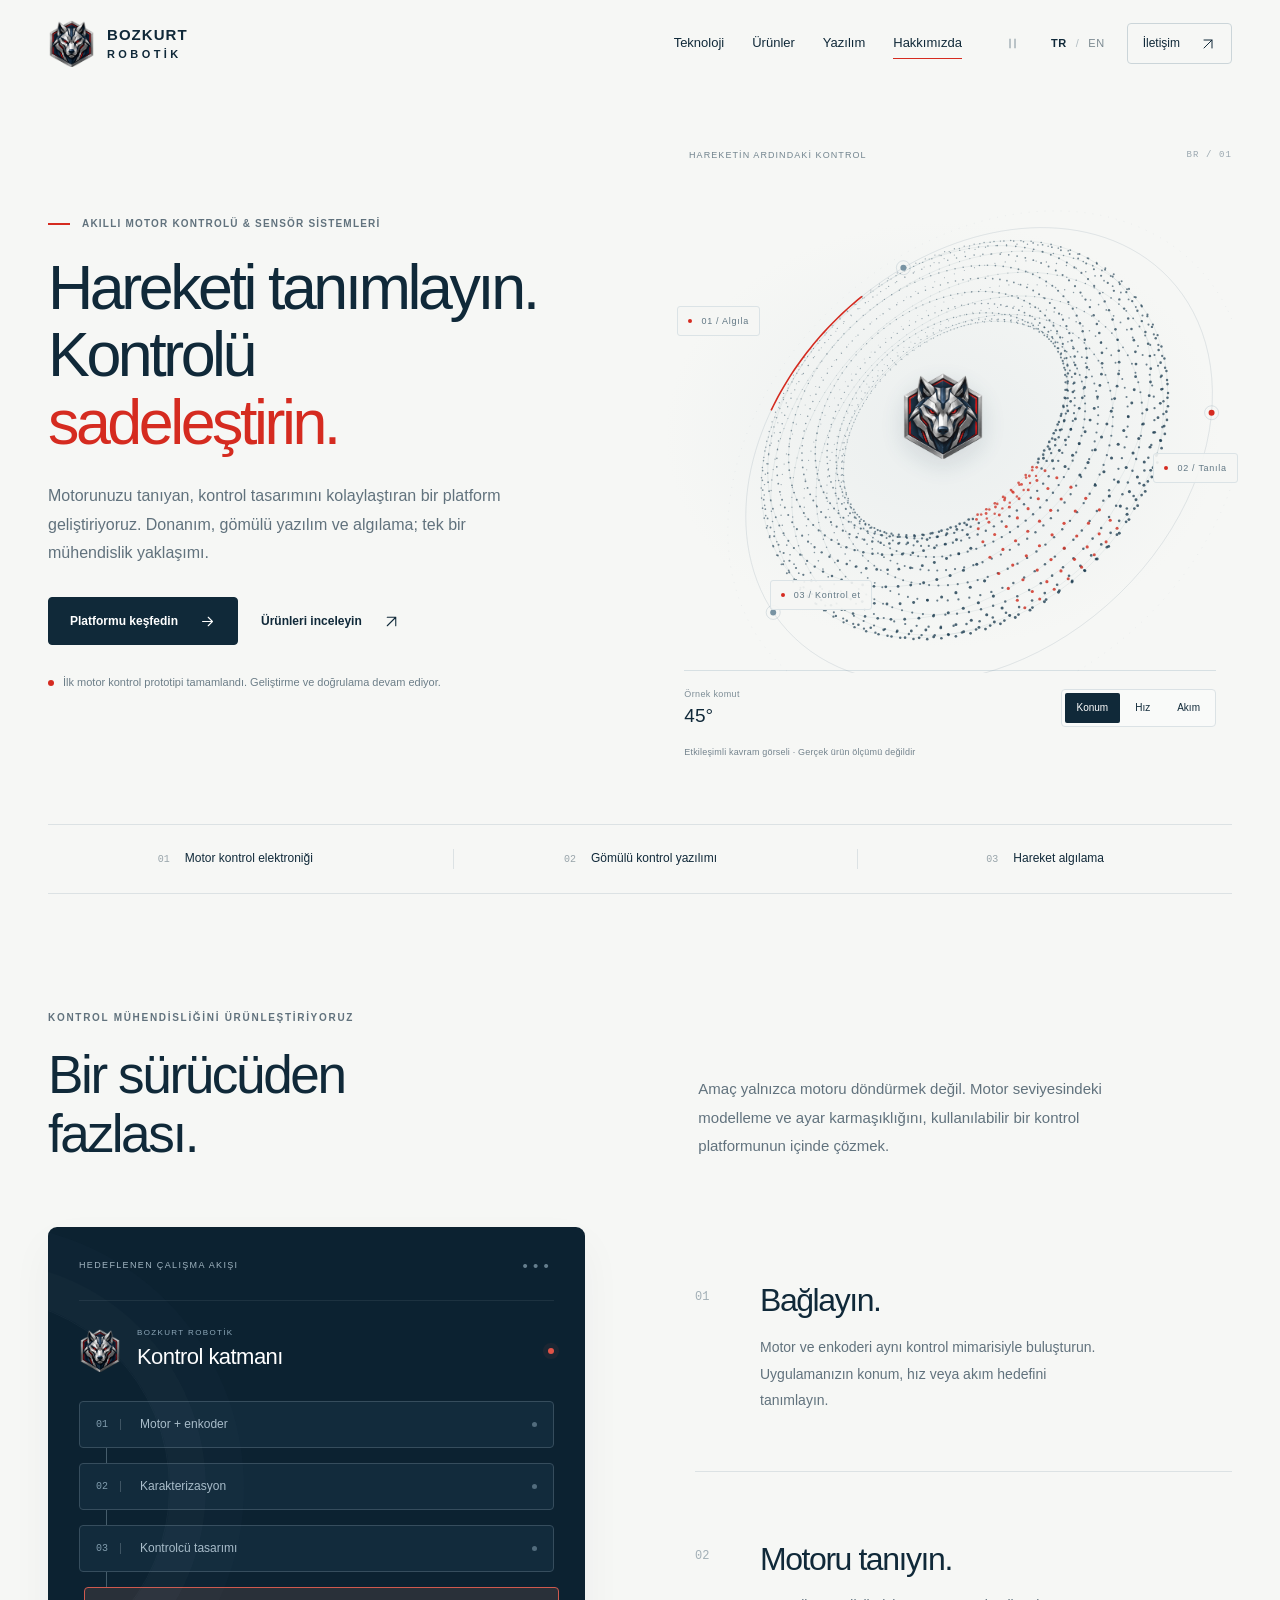
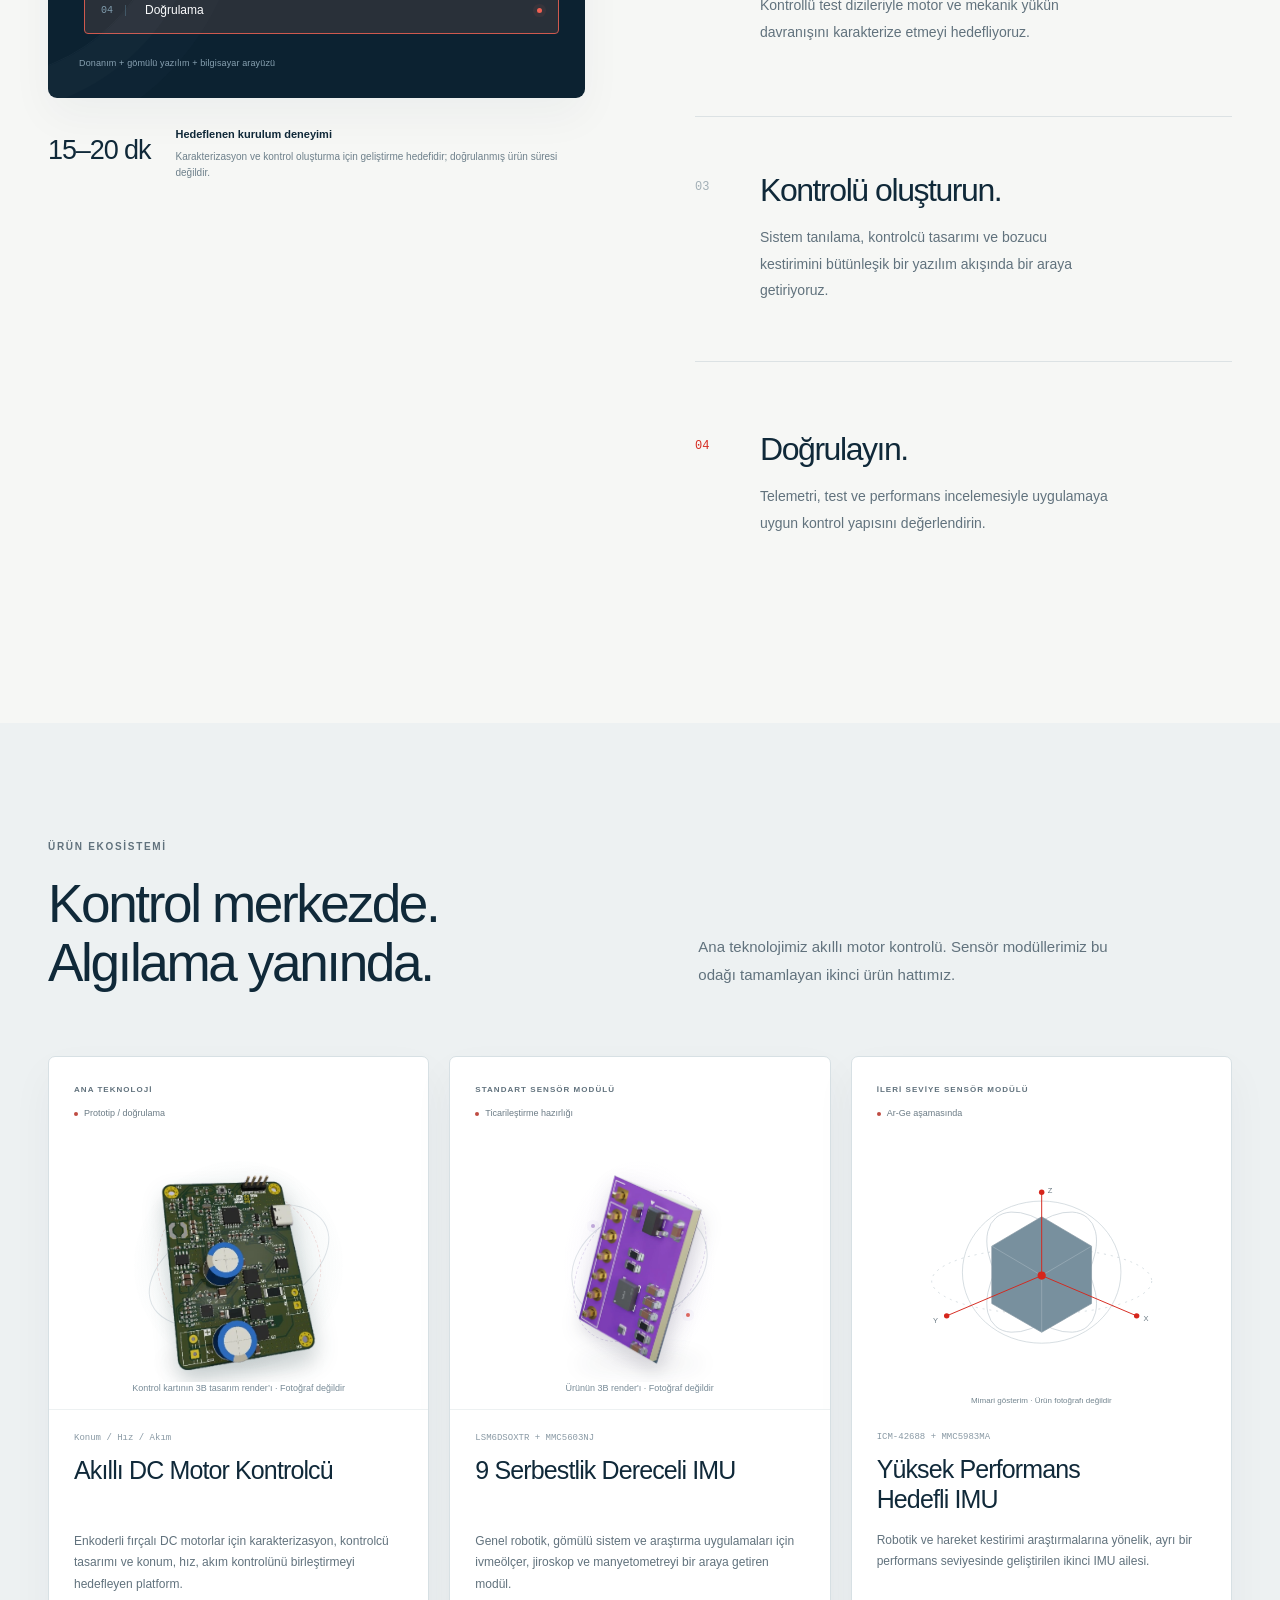
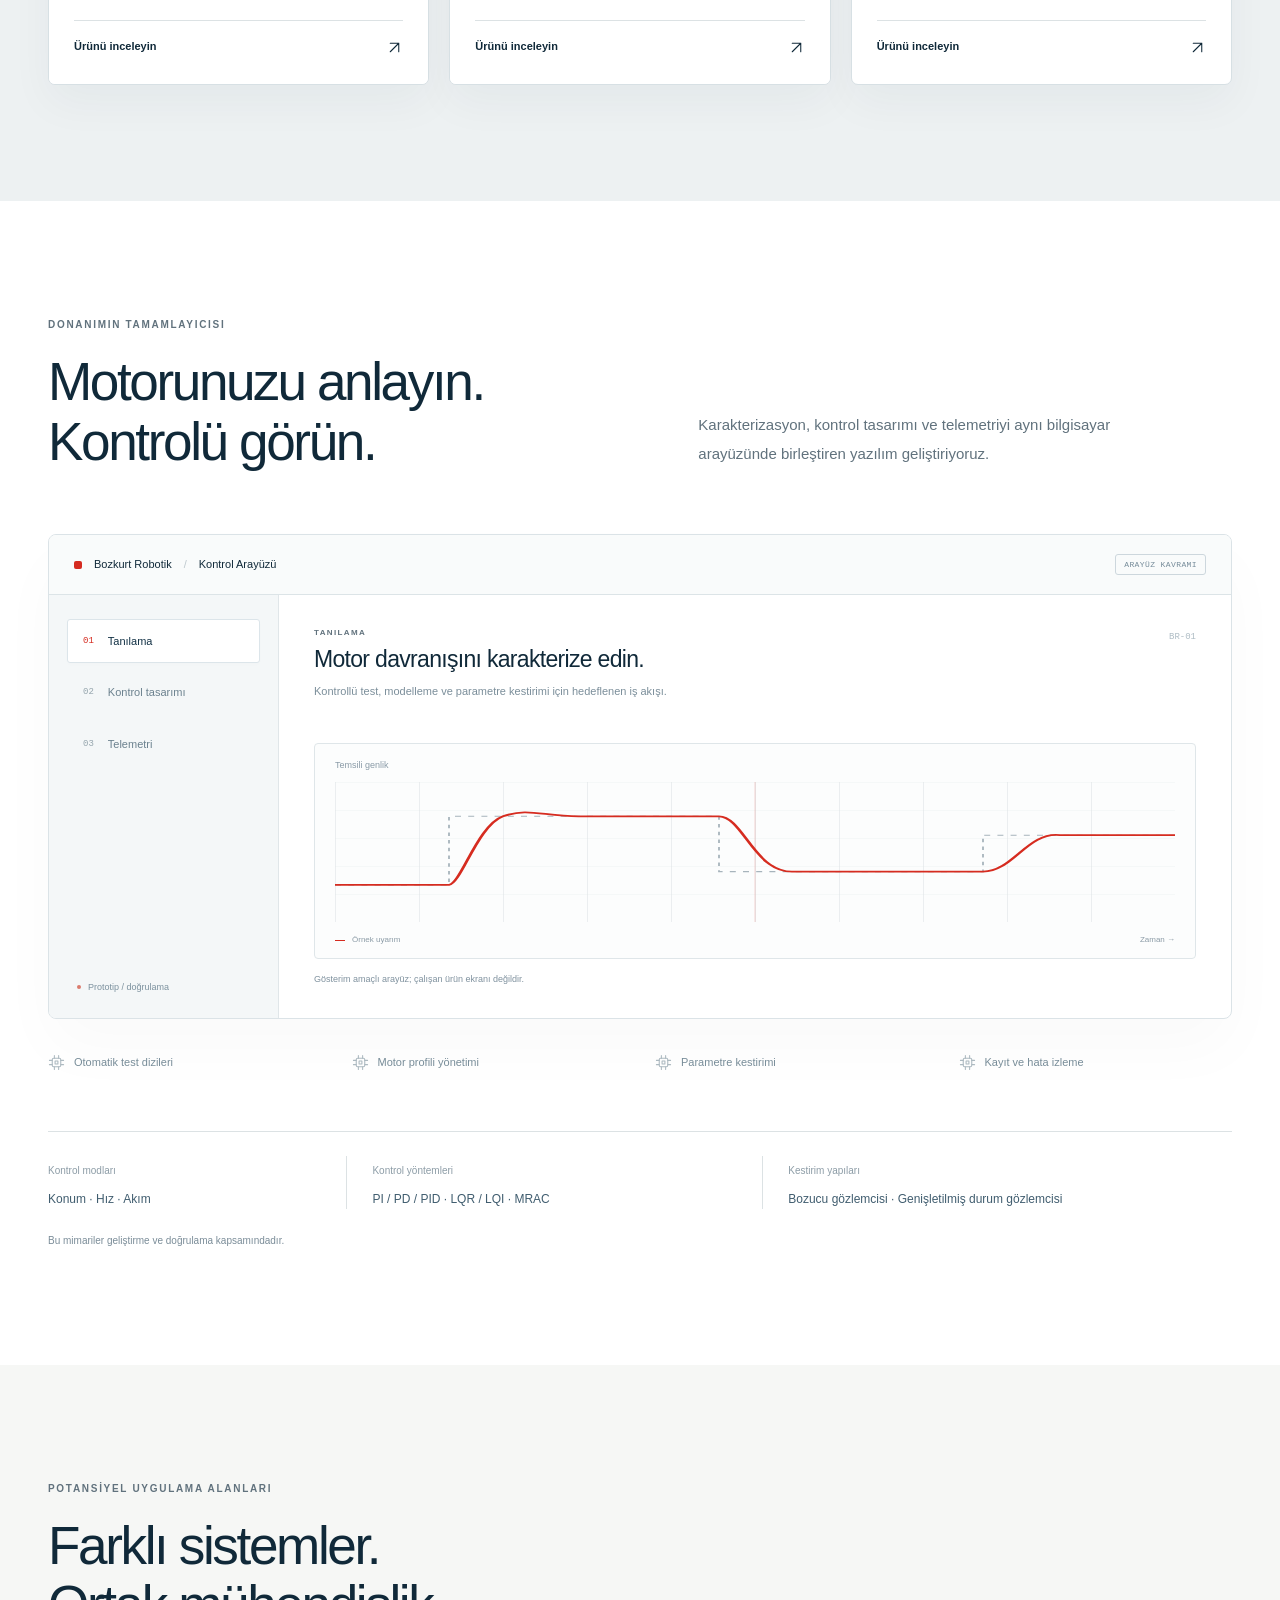
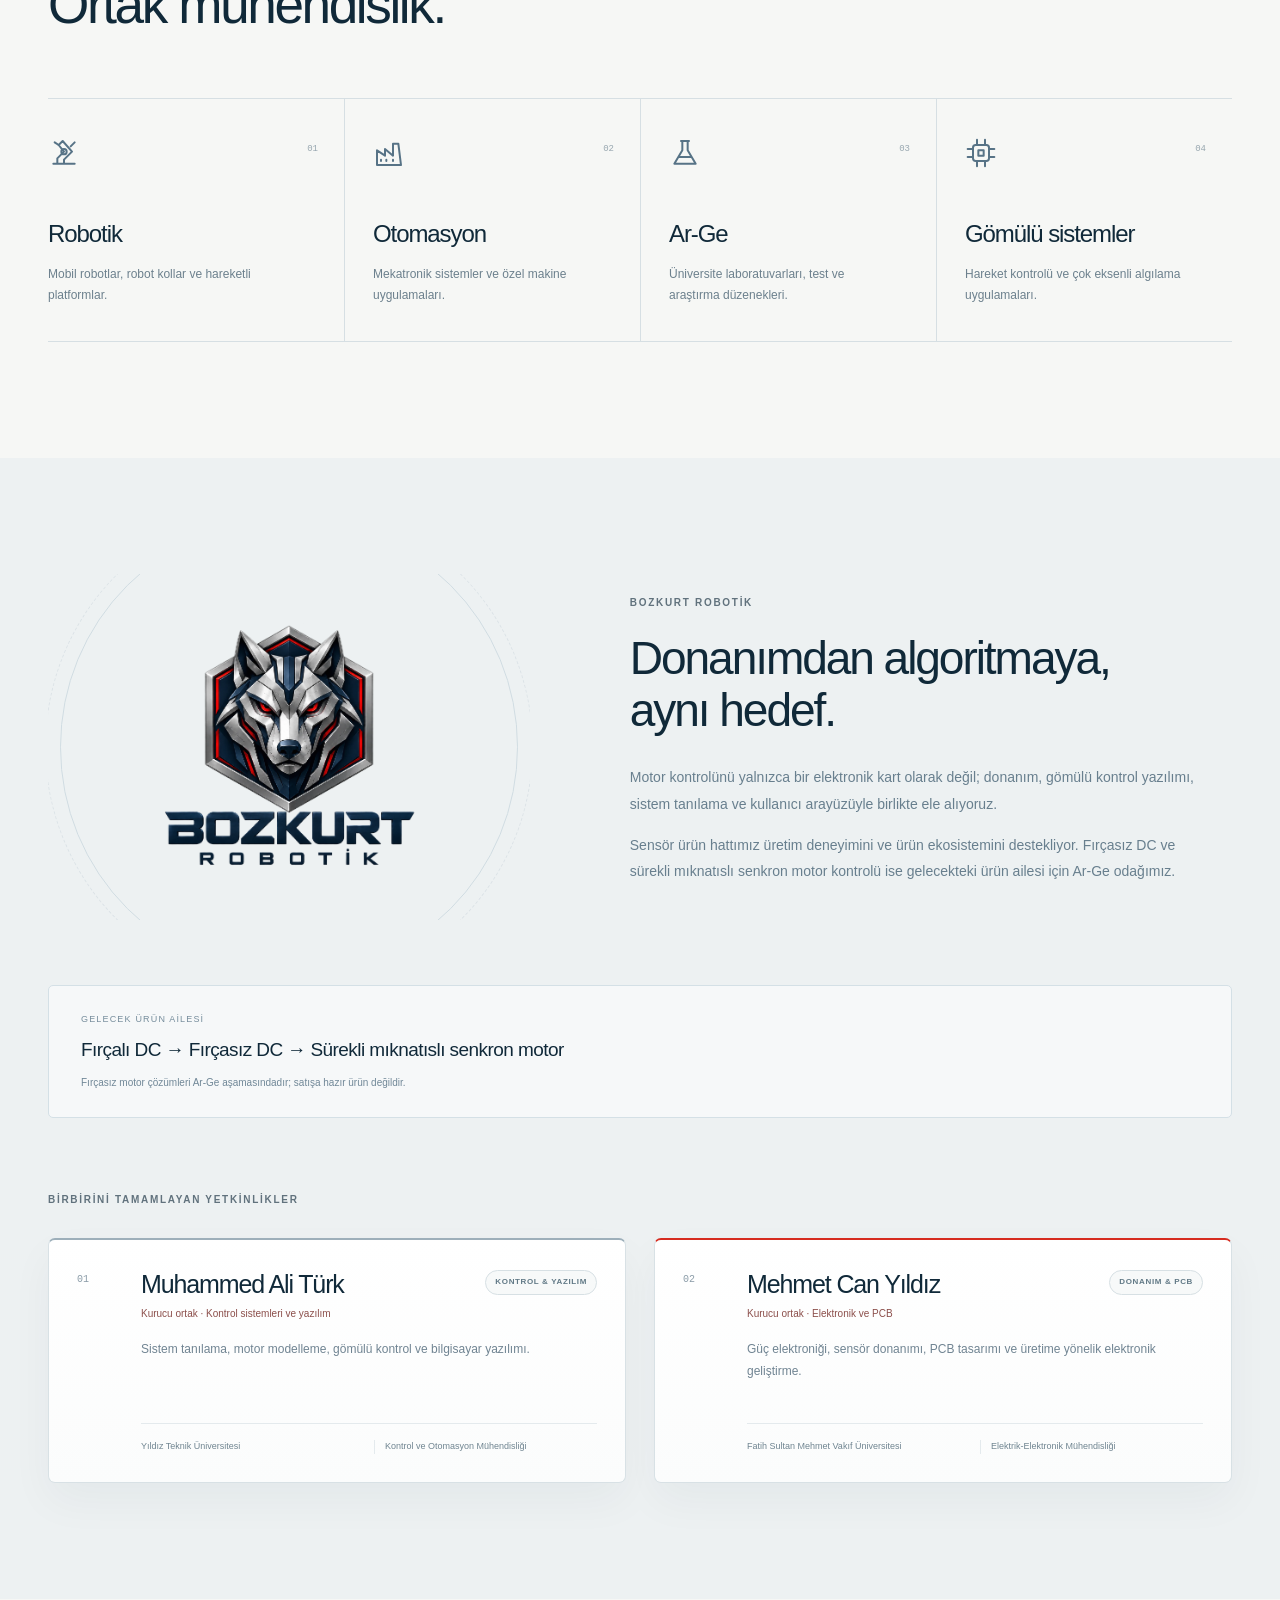
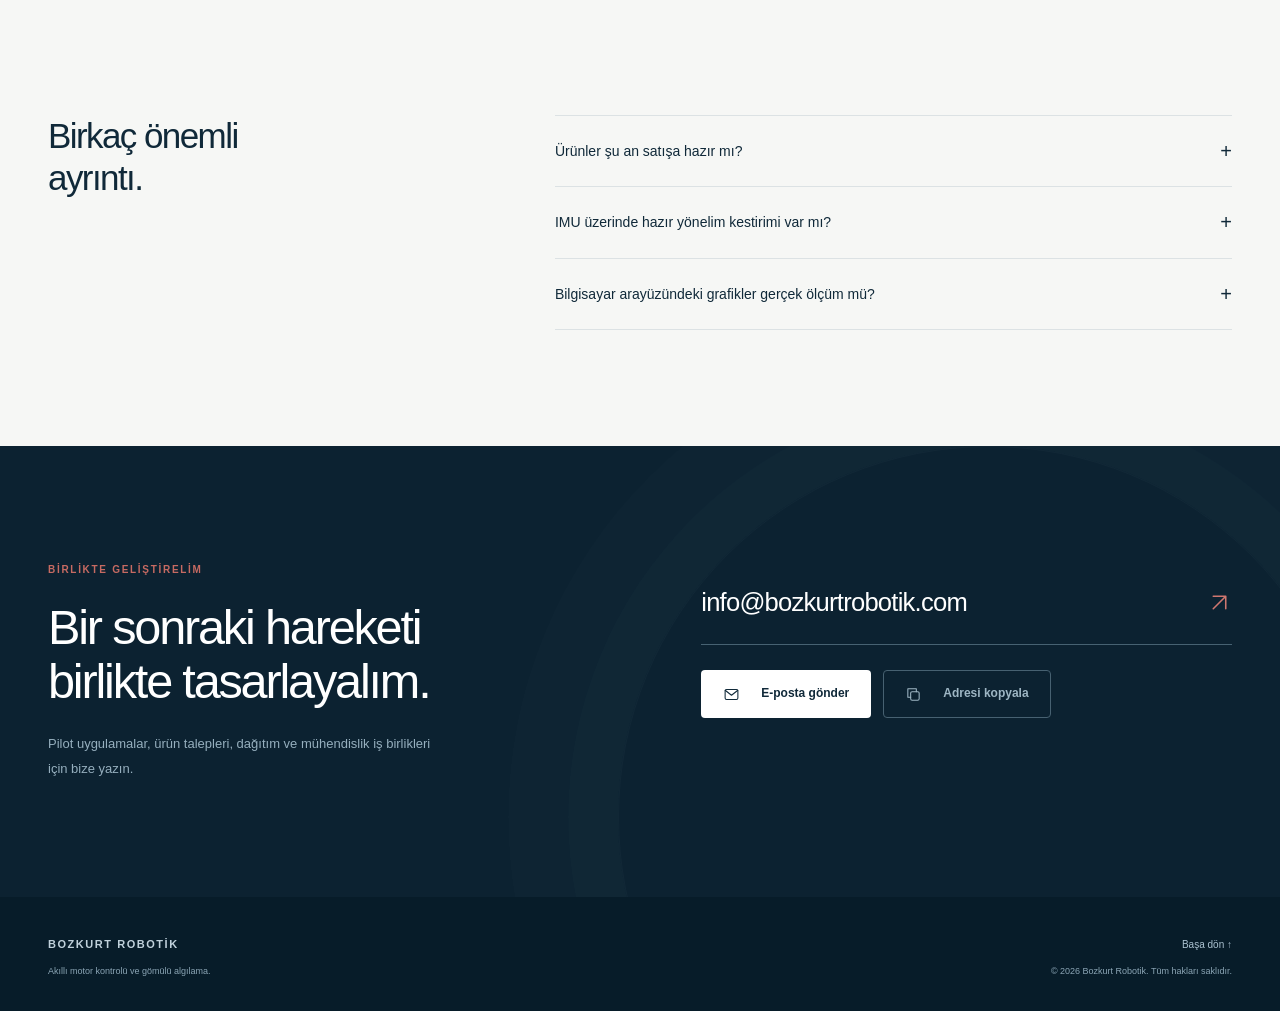
==== commit a1f76beb: "Add files via upload" ====
--- a/index.html
+++ b/index.html
@@ -3,14 +3,14 @@
 <head>
 <meta charset="utf-8"><meta name="viewport" content="width=device-width,initial-scale=1">
 <title>Bozkurt Robotik | Akıllı Motor Kontrolü ve Sensör Sistemleri</title><meta name="description" content="Motor karakterizasyonu, gömülü kontrol yazılımı ve 9 serbestlik dereceli sensör modülleri. Bozkurt Robotik’in geliştirdiği motor kontrol platformunu keşfedin.">
-<meta name="theme-color" content="#f6f7f5">
+<meta name="site-version" content="3.6.0"><meta name="theme-color" content="#f6f7f5">
 <link rel="canonical" href="https://bozkurtrobotik.com/">
 <link rel="alternate" hreflang="tr" href="https://bozkurtrobotik.com/"><link rel="alternate" hreflang="en" href="https://bozkurtrobotik.com/en/"><link rel="alternate" hreflang="x-default" href="https://bozkurtrobotik.com/">
 <meta property="og:type" content="website"><meta property="og:site_name" content="Bozkurt Robotik"><meta property="og:locale" content="tr_TR">
 <meta property="og:title" content="Bozkurt Robotik | Akıllı Motor Kontrolü ve Sensör Sistemleri"><meta property="og:description" content="Motor karakterizasyonu, gömülü kontrol yazılımı ve 9 serbestlik dereceli sensör modülleri. Bozkurt Robotik’in geliştirdiği motor kontrol platformunu keşfedin."><meta property="og:url" content="https://bozkurtrobotik.com/">
 <meta property="og:image" content="https://bozkurtrobotik.com/assets/bozkurt-robotik-logo.png">
 <link rel="icon" href="assets/favicon.png" type="image/png">
-<link rel="stylesheet" href="styles.css?v=3.5">
+<link rel="stylesheet" href="styles-918c1de88797.css">
 </head>
 <body>
 <a class="skip-link" href="#main">İçeriğe geç</a>
@@ -80,8 +80,8 @@
       <span class="motor-product-orbit motor-orbit-front" aria-hidden="true"></span>
       <span class="motor-product-shadow" aria-hidden="true"></span>
       <span class="motor-product-tilt" aria-hidden="true"><span class="motor-product-float"><picture>
-        <source srcset="assets/motor-controller-render.webp" type="image/webp">
-        <img class="motor-board" src="assets/motor-controller-render.png" alt="" width="403" height="503" loading="lazy" decoding="async">
+        <source srcset="assets/motor-controller-render-v36.webp" type="image/webp">
+        <img class="motor-board" src="assets/motor-controller-render-v36.png" alt="" width="403" height="503" loading="lazy" decoding="async">
       </picture></span></span>
       <span class="motor-product-beacon motor-beacon-left" aria-hidden="true"></span>
       <span class="motor-product-beacon motor-beacon-right" aria-hidden="true"></span>
@@ -98,8 +98,8 @@
       <span class="imu-orbit imu-orbit-2" aria-hidden="true"></span>
       <span class="imu-shadow" aria-hidden="true"></span>
       <span class="imu-tilt"><span class="imu-float"><picture>
-        <source srcset="assets/imu-standard-render.webp" type="image/webp">
-        <img class="imu-board" src="assets/imu-standard-render.png" alt="" width="510" height="775" loading="lazy" decoding="async">
+        <source srcset="assets/imu-standard-render-v36.webp" type="image/webp">
+        <img class="imu-board" src="assets/imu-standard-render-v36.png" alt="" width="510" height="775" loading="lazy" decoding="async">
       </picture></span></span>
       <span class="imu-spark imu-spark-1" aria-hidden="true"></span>
       <span class="imu-spark imu-spark-2" aria-hidden="true"></span>
@@ -160,5 +160,5 @@
 </main>
 <footer><div class="wrap footer-inner"><div><strong>BOZKURT ROBOTİK</strong><p>Akıllı motor kontrolü ve gömülü algılama.</p></div><div class="footer-right"><a href="#top">Başa dön ↑</a><p>© <span data-year>2026</span> Bozkurt Robotik. Tüm hakları saklıdır.</p></div></div></footer>
 <dialog class="product-dialog" aria-labelledby="dialog-title"><div class="dialog-inner"><button type="button" class="dialog-close" aria-label="Kapat"><svg class="icon " viewBox="0 0 24 24" fill="none" stroke="currentColor" stroke-width="1.5" stroke-linecap="round" stroke-linejoin="round" aria-hidden="true"><path d="m6 6 12 12M18 6 6 18"/></svg></button><p class="eyebrow" id="dialog-label"></p><h2 id="dialog-title"></h2><p class="dialog-status"></p><p class="dialog-description"></p><div class="dialog-spec"></div><p class="dialog-caveat"></p><a class="button primary dialog-inquiry" href="mailto:info@bozkurtrobotik.com">Bu ürün hakkında yazın<svg class="icon " viewBox="0 0 24 24" fill="none" stroke="currentColor" stroke-width="1.5" stroke-linecap="round" stroke-linejoin="round" aria-hidden="true"><path d="M6 18 18 6M6 6h12v12"/></svg></a></div></dialog>
-<script src="script.js?v=3.5" defer></script>
+<script src="script-558e20d3e2f1.js" defer></script>
 </body></html>
--- a/styles-918c1de88797.css
+++ b/styles-918c1de88797.css
@@ -0,0 +1,675 @@
+
+/* Bozkurt Robotik v2 — static, bilingual, dependency-free. */
+:root{--paper:#f6f7f5;--white:#fff;--ink:#102939;--muted:#61727d;--line:#dce2e4;--red:#d52b20;--dark:#0c2231;--ease:cubic-bezier(.22,1,.36,1);--header:88px}
+*{box-sizing:border-box}
+html{scroll-behavior:smooth;scroll-padding-top:112px}
+body{margin:0;background:var(--paper);color:var(--ink);font-family:"Segoe UI",Arial,Helvetica,sans-serif;-webkit-font-smoothing:antialiased;line-height:1.6}
+button,a{-webkit-tap-highlight-color:transparent}
+button,input{font:inherit}
+button,a,summary{touch-action:manipulation}
+button{color:inherit}
+button{cursor:pointer}
+a{color:inherit;text-decoration:none}
+button{border:0}
+img,svg{display:block}
+img{max-width:100%;height:auto}
+svg.icon{width:22px;height:22px;flex-shrink:0}
+a:focus-visible,button:focus-visible,summary:focus-visible{outline:3px solid var(--red);outline-offset:5px}
+::selection{background:#e5b7b0;color:var(--ink)}
+.wrap{width:min(1280px,calc(100% - 96px));margin-inline:auto}
+.section{padding:116px 0}
+h1,h2,h3,p{margin-top:0}
+h1,h2,h3{font-weight:500;letter-spacing:-.045em;line-height:1.12}
+h2{font-size:clamp(38px,4.15vw,58px);margin-bottom:0}
+h3{font-size:25px}
+.eyebrow{font-size:10px;font-weight:650;letter-spacing:.17em;line-height:1.6;text-transform:uppercase;color:var(--muted);margin-bottom:22px}
+.red-line{display:inline-block;vertical-align:middle;width:22px;height:2px;background:var(--red);flex-shrink:0}
+.sr-only{position:absolute!important;width:1px;height:1px;padding:0;margin:-1px;clip:rect(0,0,0,0);overflow:hidden;white-space:nowrap;border:0}
+.skip-link{position:fixed;top:8px;left:8px;transform:translateY(-150%);padding:12px 20px;background:var(--ink);color:white;z-index:200}
+.skip-link:focus{transform:none}
+.site-header{height:var(--header);position:sticky;top:0;z-index:50;background:rgba(246,247,245,.94);border-bottom:1px solid transparent;transition:border .3s,background .3s;backdrop-filter:blur(15px)}
+body.is-scrolled .site-header{border-color:var(--line);background:rgba(255,255,255,.96)}
+.header-inner{height:100%;display:flex;align-items:center;gap:34px}
+.brand{display:flex;align-items:center;gap:12px;margin-right:auto;flex-shrink:0}
+.brand img{width:47px;height:55px;object-fit:contain}
+.brand>span{font-size:15px;letter-spacing:.07em;line-height:1.15;font-weight:750}
+.brand strong{display:block;font-size:11px;letter-spacing:.31em;margin-top:5px;font-weight:550}
+.desktop-nav{display:flex;gap:28px;font-size:13px;font-weight:500}
+.desktop-nav a{position:relative;padding:10px 0}
+.desktop-nav a:after{content:"";height:1px;position:absolute;left:0;bottom:5px;width:100%;background:var(--red);transform:scaleX(0);transform-origin:left;transition:transform .3s var(--ease)}
+.desktop-nav a:hover:after,.desktop-nav a[aria-current="location"]:after{transform:scaleX(1)}
+.header-tools{display:flex;align-items:center;gap:22px}
+.language-switch{display:flex;align-items:center;gap:9px;font-size:11px;letter-spacing:.05em}
+.language-switch>span{color:#b4bfc4}
+.lang-link{color:#7b8991;font-weight:500;padding:10px 0}
+.lang-link.selected{color:var(--ink);font-weight:750}
+.lang-link:hover{color:var(--red)}
+.motion-button{background:none;padding:9px;color:#798994;border-radius:50%}
+.motion-button:hover{background:#e8eded}
+.motion-button .icon{width:15px;height:15px}
+.contact-nav{display:flex;align-items:center;gap:20px;font-size:12px;border:1px solid #cbd5d9;border-radius:4px;padding:10px 15px;transition:border-color .3s,color .3s}
+.contact-nav .icon{width:16px;height:16px}
+.contact-nav:hover{color:var(--red);border-color:var(--red)}
+.menu-toggle{display:none;background:none;padding:8px}
+.reading-progress{position:absolute;left:0;bottom:-1px;height:2px;background:var(--red);width:100%;transform:scaleX(0);transform-origin:left}
+.mobile-nav[hidden]{display:none}
+.hero{position:relative;overflow:clip;padding-top:25px}
+.hero-grid{display:grid;grid-template-columns:1fr 1.02fr;gap:40px;align-items:center;min-height:650px;padding:35px 0 65px}
+.hero-intro{display:flex;align-items:center;gap:12px;letter-spacing:.12em;font-size:10px}
+.hero h1{font-size:clamp(45px,4.9vw,70px);line-height:1.08;font-weight:500;margin-bottom:25px;letter-spacing:-.055em}
+.title-line{display:block}
+.accent{color:var(--red)}
+.hero-description{font-size:16px;line-height:1.8;color:var(--muted);max-width:475px;margin-bottom:29px}
+.hero-actions{display:flex;align-items:center;gap:14px;flex-wrap:wrap}
+.button{display:inline-flex;align-items:center;justify-content:center;gap:21px;min-height:48px;padding:12px 21px;font-size:12px;font-weight:600;border:1px solid transparent;border-radius:4px;transition:background .25s,color .25s,border .25s,transform .35s var(--ease)}
+.button .icon{width:17px;height:17px;transition:transform .4s var(--ease)}
+.button:hover .icon{transform:translate(3px,-1px)}
+.button.primary{background:var(--ink);color:white;border-color:var(--ink)}
+.button.primary:hover{background:var(--red);border-color:var(--red)}
+.button.quiet{padding-inline:8px;background:transparent}
+.button.quiet:hover{color:var(--red)}
+.development-note{display:flex;align-items:flex-start;gap:9px;max-width:435px;margin-top:29px;margin-bottom:0;font-size:11px;color:#6c7e88;line-height:1.6}
+.development-note>span{width:6px;height:6px;margin-top:6px;flex-shrink:0;background:var(--red);border-radius:50%}
+.hero-scene{position:relative;min-width:0}
+.scene-top{position:absolute;top:0;left:6%;right:0;display:flex;align-items:center;justify-content:space-between;color:#73858f;z-index:2}
+.micro,.scene-counter{font-size:9px;letter-spacing:.12em}
+.scene-counter{font-family:Consolas,monospace;color:#9ba8b0}
+.orbital-stage{position:relative;aspect-ratio:1.1;isolation:isolate}
+.orbital-stage:before{content:"";position:absolute;inset:9% -4% 0;background:radial-gradient(ellipse at center,#dfE6e87f,transparent 63%);z-index:-1}
+#motion-canvas{width:100%;height:100%;position:absolute;inset:0;opacity:0;transition:opacity .8s}
+.has-canvas #motion-canvas{opacity:1}
+.orbital-fallback{position:absolute;inset:20% 17%;border:26px double #8b9da9;border-radius:50%;transform:rotateX(30deg) rotateZ(-30deg);opacity:.4}
+.has-canvas .orbital-fallback{display:none}
+.scene-emblem{position:absolute;left:50%;top:51%;transform:translate(-50%,-50%);width:85px;filter:drop-shadow(0 8px 14px #0b233f22);opacity:.93;pointer-events:none}
+.scene-emblem img{width:100%}
+.orbit-label{position:absolute;font-size:9px;letter-spacing:.08em;color:#617784;padding:7px 10px;background:rgba(246,247,245,.91);border:1px solid #dbe3e6;border-radius:3px;display:flex;align-items:center;gap:9px;white-space:nowrap}
+.orbit-label i{width:4px;height:4px;border-radius:50%;background:var(--red)}
+.label-one{left:4%;top:30%}
+.label-two{right:-1%;top:58%}
+.label-three{left:20%;bottom:12%}
+.scene-console{margin:-3px 16px 0 30px;display:flex;align-items:center;justify-content:space-between;padding:16px 0 12px;border-top:1px solid #d7e0e3;gap:10px}
+.scene-console>div:first-child{display:flex;flex-direction:column;min-width:122px}
+.scene-console>div>span{font-size:9px;color:#7d8d96;letter-spacing:.04em}
+.scene-console strong{font-weight:500;font-size:19px;line-height:1.45;white-space:nowrap}
+.mode-selector{display:flex;gap:3px;border:1px solid #dbe2e5;padding:3px;border-radius:4px;background:rgba(255,255,255,.35)}
+.mode-button{border-radius:2px;padding:7px 12px;font-size:10px;background:transparent;transition:background .25s,color .25s}
+.mode-button.active{background:var(--ink);color:white}
+.mode-button:not(.active):hover{background:#e8edef}
+.concept-caption{font-size:9px;color:#73838d;letter-spacing:.02em;margin:4px 0 0 30px}
+.capability-strip{border-top:1px solid var(--line);border-bottom:1px solid var(--line);display:grid;grid-template-columns:repeat(3,1fr);padding:24px 0;gap:30px}
+.capability-strip>div{display:flex;align-items:center;justify-content:center;gap:15px;font-size:12px}
+.capability-strip>div+div{border-left:1px solid var(--line)}
+.capability-strip span{font:10px Consolas,monospace;color:#99a5ab}
+.section-heading{display:grid;grid-template-columns:1.05fr 1fr;align-items:end;gap:90px;margin-bottom:63px}
+.section-heading>p{max-width:425px;color:var(--muted);font-size:15px;line-height:1.9;margin-bottom:3px}
+.section-heading .eyebrow{margin-bottom:19px}
+.technology{background:var(--paper)}
+.story-grid{display:grid;grid-template-columns:1fr 1fr;gap:110px;align-items:start}
+.story-visual{position:sticky;top:123px}
+.flow-panel{border-radius:9px;background:var(--dark);color:#fff;padding:27px 31px;position:relative;overflow:hidden}
+.flow-panel:after{content:"";position:absolute;width:380px;height:380px;border:1px solid #8ca1b310;border-radius:50%;left:-260px;top:70px;box-shadow:0 0 0 36px #8ca1b307,0 0 0 74px #8ca1b305;pointer-events:none}
+.panel-top{display:flex;justify-content:space-between;align-items:center;font-size:9px;letter-spacing:.15em;color:#a1b5c1;padding-bottom:22px;border-bottom:1px solid #ffffff12}
+.panel-dots{letter-spacing:.35em;font-size:15px;color:#657e8d}
+.flow-core{display:flex;gap:16px;align-items:center;padding:26px 0}
+.flow-core img{width:42px;height:47px;object-fit:contain}
+.flow-core small{display:block;font-size:8px;letter-spacing:.17em;color:#8da8b9}
+.flow-core strong{display:block;font-size:22px;font-weight:400;letter-spacing:-.025em}
+.live-dot{width:6px;height:6px;border-radius:50%;background:#e15347;margin-left:auto;box-shadow:0 0 0 5px #e1534712}
+.flow-chain{display:flex;flex-direction:column;gap:15px;position:relative}
+.flow-chain:before{content:"";position:absolute;top:20px;bottom:20px;left:27px;width:1px;background:#465d6b}
+.flow-node{position:relative;display:flex;align-items:center;gap:19px;border:1px solid #364d5d;background:#122b3c;padding:13px 16px;border-radius:4px;transition:background .6s,border-color .6s,transform .6s var(--ease)}
+.flow-node>span{font:10px Consolas,monospace;color:#809cad;border-right:1px solid #3e5463;padding-right:12px}
+.flow-node strong{font-size:12px;font-weight:450;color:#a9bdca;transition:color .6s}
+.flow-node i{width:5px;height:5px;flex-shrink:0;background:#526c7d;border-radius:50%;margin-left:auto}
+.flow-node.is-active{border-color:#cf594e;background:#293039;transform:translateX(5px)}
+.flow-node.is-active strong{color:#fff}
+.flow-node.is-active i{background:#f06052;box-shadow:0 0 0 4px #f0605212}
+.flow-footer{color:#88a2b2;font-size:9px;margin:22px 0 0;letter-spacing:.015em}
+.target-note{display:flex;gap:25px;align-items:center;margin-top:22px}
+.target-note>strong{font-size:27px;font-weight:400;letter-spacing:-.04em;white-space:nowrap}
+.target-note span{font-size:11px;font-weight:600}
+.target-note p{font-size:10px;line-height:1.6;color:#6e808b;margin:4px 0 0}
+.story-step{min-height:245px;display:grid;grid-template-columns:45px 1fr;gap:20px;align-content:center;border-bottom:1px solid var(--line)}
+.story-step:first-child{padding-top:0}
+.story-step:last-child{border-bottom:0}
+.step-number{font:12px Consolas,monospace;color:#a2afb6;margin-top:7px}
+.story-step h3{font-size:32px;margin-bottom:15px}
+.story-step p{max-width:350px;font-size:14px;line-height:1.9;color:var(--muted);margin:0}
+.story-step.is-current .step-number{color:var(--red)}
+.portfolio{background:#edf1f2}
+.product-grid{display:grid;grid-template-columns:repeat(3,minmax(0,1fr));gap:20px}
+.product-card{background:#fff;border:1px solid #dce3e6;border-radius:7px;overflow:hidden;display:flex;flex-direction:column;transition:box-shadow .4s,border-color .4s,transform .6s var(--ease)}
+.product-card:hover{border-color:#a9bcc7;box-shadow:0 18px 35px #122b3b08;transform:translateY(-6px)}
+.product-top{display:flex;flex-direction:column;gap:11px;padding:27px 25px 0}
+.product-top .eyebrow{margin:0;font-size:8px;letter-spacing:.13em}
+.status-chip{display:flex;align-items:center;gap:6px;font-size:9px;color:#6c7c86}
+.status-chip i{width:4px;height:4px;border-radius:50%;background:#bf4b42}
+.product-art{height:225px;display:flex;flex-direction:column;justify-content:center;align-items:center;position:relative}
+.product-art svg{width:100%;height:205px}
+.art-caption{font-size:8px;color:#73858f;position:absolute;bottom:1px;text-align:center}
+.motor-coil{transform-origin:256px 153px}
+.sensor-spin{transform-origin:240px 148px}
+.product-card:hover .sensor-spin{animation:sensor-turn 18s linear infinite}
+.product-card:hover .motor-coil{animation:motor-turn 15s linear infinite}
+@keyframes sensor-turn{to{transform:rotate(360deg)}}
+@keyframes motor-turn{to{transform:rotate(360deg)}}
+.product-copy{padding:23px 25px 28px;display:flex;flex-direction:column;flex:1}
+.technical-code{font:9px Consolas,"Courier New",monospace;color:#8a9aa5;margin-bottom:12px}
+.product-copy h3{font-size:25px;line-height:1.22;margin-bottom:15px;min-height:61px;letter-spacing:-.035em}
+.product-copy p{font-size:12px;color:var(--muted);line-height:1.8;margin-bottom:25px}
+.text-link{display:flex;align-items:center;justify-content:space-between;width:100%;margin-top:auto;padding:17px 0 0;border-top:1px solid var(--line);background:none;font-size:11px;font-weight:600;text-align:left;gap:16px}
+.text-link .icon{width:17px;height:17px;transition:transform .35s}
+.text-link:hover{color:var(--red)}
+.text-link:hover .icon{transform:translate(3px,-3px)}
+.software{background:#fff}
+.studio{border:1px solid #dbe3e7;border-radius:8px;overflow:hidden;box-shadow:0 30px 65px #112d3f06}
+.studio-top{display:flex;align-items:center;justify-content:space-between;border-bottom:1px solid #dce4e7;padding:19px 25px;background:#f9fbfb;gap:15px}
+.studio-brand{display:flex;align-items:center;gap:12px;font-size:11px;font-weight:500}
+.studio-slash{color:#bec9ce}
+.small-square{width:8px;height:8px;background:var(--red);border-radius:2px}
+.concept-badge{font:8px Consolas,monospace;letter-spacing:.05em;padding:5px 8px;border:1px solid #cdd7dd;border-radius:3px;color:#758b99;white-space:nowrap}
+.studio-grid{display:grid;grid-template-columns:230px 1fr;min-height:420px}
+.studio-tabs{display:flex;flex-direction:column;gap:7px;background:#f4f7f8;padding:24px 18px;border-right:1px solid #e0e6e9}
+.studio-tabs>button{display:flex;align-items:center;gap:14px;text-align:left;padding:14px 15px;font-size:11px;border-radius:3px;background:none;border:1px solid transparent;color:#6b818e;transition:background .3s}
+.studio-tabs>button>span{font:9px Consolas,monospace;color:#95a5ad}
+.studio-tabs>button[aria-selected=true]{background:#fff;color:#123145;border-color:#dce5ea;box-shadow:0 2px 3px #122e3e03}
+.studio-tabs>button[aria-selected=true]>span{color:var(--red)}
+.studio-status{margin-top:auto;color:#7c919e;font-size:9px;padding:25px 10px 0;display:flex;gap:7px;align-items:center}
+.studio-status i{width:4px;height:4px;border-radius:50%;background:#da7b6d}
+.studio-panel{padding:32px 35px}
+.studio-copy{display:flex;justify-content:space-between;align-items:start;gap:20px}
+.studio-copy h3{font-size:23px;margin-bottom:10px;letter-spacing:-.03em}
+.studio-copy .eyebrow{font-size:8px;margin-bottom:7px}
+.studio-key{font:9px Consolas,monospace;color:#afbdc5;padding-top:5px;white-space:nowrap}
+#studio-note{font-size:11px;color:#7b8e9a;margin-bottom:25px;min-height:35px;max-width:630px}
+.chart-wrap{border:1px solid #dfe6e9;border-radius:4px;padding:14px 20px 11px;background:#fcfdfd}
+.chart-y{font-size:9px;color:#899aa6;margin-bottom:10px}
+.telemetry-chart{width:100%;height:140px;overflow:visible}
+.chart-scanner{animation:scan 9s linear infinite}
+@keyframes scan{from{transform:translateX(-350px)}to{transform:translateX(350px)}}
+.chart-bottom{display:flex;align-items:center;justify-content:space-between;margin-top:12px;font-size:8px;color:#8b9ba6}
+.chart-bottom>span:first-child{display:flex;gap:7px;align-items:center}
+.chart-bottom i{height:1px;width:10px;background:var(--red)}
+.chart-bottom b{font-weight:400}
+.chart-disclaimer{font-size:9px;color:#7f919e;margin-top:13px;margin-bottom:0}
+.software-features{display:grid;grid-template-columns:repeat(4,1fr);gap:30px;margin:35px 0 60px}
+.software-features>span{display:flex;align-items:center;gap:9px;font-size:11px;color:#778c98}
+.software-features .icon{width:17px;height:17px;opacity:.6}
+.algorithms{display:grid;grid-template-columns:.8fr 1.15fr 1.4fr;border-top:1px solid var(--line);padding-top:24px;gap:30px}
+.algorithms>div+div{padding-left:25px;border-left:1px solid var(--line)}
+.algorithms span{font-size:10px;color:#8c9ca6}
+.algorithms p{font-size:12px;color:#405d6f;margin:8px 0 0}
+.subtle-note{font-size:10px;color:#7a8c98;margin:24px 0 0}
+.applications{background:var(--paper)}
+.applications-grid{display:grid;grid-template-columns:repeat(4,1fr);border-top:1px solid #d6dfe3;border-bottom:1px solid #d6dfe3}
+.application-card{position:relative;padding:38px 28px 34px;overflow:hidden}
+.application-card:first-child{padding-left:0}
+.application-card:last-child{padding-right:0}
+.application-card+.application-card{border-left:1px solid #d6dfe3}
+.application-card>.icon{width:32px;height:32px;margin-bottom:52px;color:#577386;transition:color .35s,transform .5s}
+.app-number{position:absolute;right:26px;top:45px;font:9px Consolas,monospace;color:#98a7b0}
+.application-card h3{font-size:24px;letter-spacing:-.045em;margin-bottom:16px}
+.application-card p{font-size:12px;line-height:1.8;color:#6c808d;margin-bottom:0;max-width:225px}
+.application-card:hover>.icon{color:var(--red);transform:translateY(-5px)}
+.about{background:#edf1f2}
+.about-grid{display:grid;grid-template-columns:1fr 1.25fr;gap:100px;align-items:center}
+.about-brand{display:grid;place-items:center;position:relative;padding:38px;isolation:isolate}
+.about-brand img{width:270px;position:relative}
+.brand-orbit{position:absolute;width:95%;aspect-ratio:1;border:1px solid #d0dce2;border-radius:50%;z-index:-1}
+.brand-orbit:after{content:"";position:absolute;inset:-16px;border:1px dashed #dce3e7;border-radius:50%;animation:sensor-turn 90s linear infinite}
+.about-copy>p:not(.eyebrow){font-size:14px;color:#687f8e;line-height:1.9;max-width:570px}
+.about-copy h2{font-size:clamp(36px,3.6vw,49px);margin-bottom:28px}
+.future-family{margin-top:65px;padding:26px 32px;border:1px solid #d4e0e6;border-radius:5px;background:#f6f8f9}
+.future-family>span{display:block;font-size:9px;text-transform:uppercase;letter-spacing:.13em;color:#768d9c}
+.future-family>strong{display:block;font-size:19px;font-weight:450;letter-spacing:-.03em;line-height:1.6;margin:9px 0}
+.future-family p{font-size:10px;color:#708797;margin:0}
+.team-kicker{margin-top:74px;margin-bottom:30px}
+.team-grid{display:grid;grid-template-columns:1fr 1fr;gap:50px}
+.team-member{border-top:1px solid #cbd9e1;padding-top:30px;display:flex;gap:24px}
+.member-number{font:10px Consolas,monospace;color:#8b9ca8;padding-top:7px}
+.team-member h3{font-size:25px;margin-bottom:8px}
+.member-role{font-size:10px;color:#8b4e4a}
+.team-member p{font-size:12px;color:#708492;line-height:1.8;max-width:400px;margin:16px 0 0}
+.team-member small{display:block;margin-top:12px;font-size:9px;color:#8297a4}
+.faq{background:#f6f7f5}
+.faq-grid{display:grid;grid-template-columns:.8fr 1.4fr;gap:120px}
+.faq h2{font-size:35px;line-height:1.2;max-width:290px}
+.faq-list{border-top:1px solid var(--line)}
+.faq details{border-bottom:1px solid var(--line)}
+.faq summary{list-style:none;cursor:pointer;display:flex;align-items:center;justify-content:space-between;gap:30px;font-size:14px;padding:24px 0;line-height:1.6}
+.faq summary::-webkit-details-marker{display:none}
+.faq summary>span{font-size:20px;line-height:1;font-weight:300;transition:transform .3s}
+.faq details[open] summary>span{transform:rotate(45deg)}
+.faq details>p{font-size:13px;line-height:1.9;color:#708592;max-width:630px;padding-bottom:25px;margin:0}
+.contact{background:var(--dark);color:#fff;position:relative;overflow:hidden}
+.contact:after{content:"";width:740px;height:740px;position:absolute;right:-80px;top:0;border:1px solid #bcd0de08;border-radius:50%;box-shadow:0 0 0 50px #bcd0de03,0 0 0 110px #bcd0de02;pointer-events:none}
+.contact-grid{display:grid;grid-template-columns:1.08fr 1fr;gap:80px;align-items:center;position:relative;z-index:1}
+.contact .eyebrow{color:#c66a62}
+.contact h2{font-size:clamp(36px,3.8vw,52px)}
+.contact p:not(.eyebrow){font-size:13px;line-height:1.9;color:#96afbe;max-width:400px;margin:23px 0 0}
+.email-address{display:flex;align-items:center;justify-content:space-between;gap:15px;font-size:clamp(19px,2vw,29px);letter-spacing:-.03em;font-weight:350;padding-bottom:21px;border-bottom:1px solid #476272;word-break:break-word}
+.email-address .icon{width:25px;height:25px;color:#cf7770}
+.contact-buttons{display:flex;align-items:center;gap:12px;margin-top:25px;flex-wrap:wrap}
+.button.light{background:#fff;color:var(--ink)}
+.button.light:hover{background:#f3cdc7}
+.copy-button{background:transparent;color:#9eb6c4;border-color:#476171}
+.copy-button:hover{border-color:#b8cedb;color:#fff}
+.contact .copy-feedback{min-height:20px;font-size:11px;color:#c0d4df;margin-top:12px}
+footer{background:#071c29;color:#8ba5b5;padding:33px 0}
+.footer-inner{display:flex;align-items:center;justify-content:space-between;gap:30px}
+.footer-inner strong{font-size:11px;letter-spacing:.14em;color:#c0d1db;font-weight:600}
+.footer-inner p{font-size:9px;margin:8px 0 0}
+.footer-right{text-align:right}
+.footer-right a{font-size:10px;color:#acC3d2}
+.footer-right a:hover{color:white}
+.product-dialog{border:1px solid #d2dde3;border-radius:9px;background:#f9fbfb;color:var(--ink);padding:0;width:min(620px,calc(100vw - 32px));max-height:calc(100dvh - 48px);box-shadow:0 30px 100px #061d2940}
+.product-dialog::backdrop{background:#0b202c99;backdrop-filter:blur(6px)}
+.dialog-inner{padding:55px 45px 42px;position:relative}
+.dialog-close{position:absolute;top:15px;right:17px;padding:9px;background:transparent;border-radius:50%}
+.dialog-close:hover{background:#e6edef}
+.dialog-inner h2{font-size:37px;margin-bottom:20px}
+.dialog-inner .eyebrow{font-size:9px}
+.dialog-status{font-size:11px;border-bottom:1px solid var(--line);padding-bottom:20px;color:#9c4c45}
+.dialog-description{font-size:14px;color:#67808f;line-height:1.9}
+.dialog-spec{padding:20px;background:#edf3f5;border:1px solid #dce6eb;border-radius:4px;font-size:12px;line-height:1.8}
+.dialog-spec>p{margin:0}
+.dialog-spec b{font-weight:550}
+.dialog-caveat{font-size:11px;color:#78909e;line-height:1.8;margin:18px 0 30px}
+body.dialog-open{overflow:hidden}
+.error-page{min-height:100vh;display:grid;place-items:center;text-align:center;padding:40px}
+.error-page img{width:100px;margin:0 auto 35px}
+.error-page h1{font-size:42px}
+.error-page p{color:var(--muted);font-size:15px}
+.motion-ready [data-reveal]{opacity:0;transform:translateY(27px);transition:opacity .85s var(--ease),transform .85s var(--ease);transition-delay:var(--delay,0s)}
+.motion-ready [data-reveal].is-visible{opacity:1;transform:none}
+.motion-ready .title-line{animation:title-appear 1s var(--ease) both}
+.motion-ready .title-line:nth-child(2){animation-delay:.09s}
+.motion-ready .title-line:nth-child(3){animation-delay:.18s}
+@keyframes title-appear{from{opacity:0;transform:translateY(28px);filter:blur(4px)}to{opacity:1;transform:none;filter:none}}
+body.motion-paused *,body.motion-paused *:before,body.motion-paused *:after{animation:none!important;transition:none!important}
+body.motion-paused [data-reveal]{opacity:1;transform:none}
+body.motion-paused{scroll-behavior:auto}
+@media(min-width:1500px){.hero-grid{min-height:730px}.hero-scene{margin-right:-35px}.hero h1{font-size:72px}}
+@media(max-width:1180px){
+ .wrap{width:calc(100% - 64px)}.desktop-nav{gap:18px}.header-inner{gap:25px}.header-tools{gap:12px}
+ .hero-grid{gap:18px;min-height:590px}.hero h1{font-size:53px}.hero-description{font-size:14px}
+ .hero-intro{font-size:8px}.button{font-size:11px;gap:14px;padding:11px 15px}.hero-actions{gap:8px}
+ .scene-console{margin-left:15px;margin-right:0}.concept-caption{margin-left:15px}
+ .story-grid{gap:65px}.section-heading{gap:60px}.product-grid{gap:13px}
+ .product-top{padding:23px 18px 0}.product-copy{padding:20px 18px 24px}.product-copy h3{font-size:23px}
+ .product-art{height:200px}.product-art svg{height:184px}
+ .studio-grid{grid-template-columns:205px 1fr}.about-grid{gap:65px}.contact-grid{gap:45px}.email-address{font-size:24px}
+}
+@media(max-width:960px){
+ :root{--header:78px}.desktop-nav,.contact-nav{display:none}.menu-toggle{display:block}.header-tools{gap:16px}
+ .mobile-nav{position:absolute;top:78px;left:0;right:0;background:#fff;border-bottom:1px solid var(--line);padding:16px 32px 24px;box-shadow:0 20px 30px #0b293d08}
+ .mobile-nav a{display:block;padding:12px 0;font-size:16px}.mobile-nav a+a{border-top:1px solid #edf1f3}
+ .hero-grid{grid-template-columns:1fr 1fr;gap:15px;min-height:590px}.hero h1{font-size:44px}.hero-description{font-size:14px}
+ .hero-actions{flex-direction:column;align-items:start;gap:5px}.development-note{font-size:10px;max-width:310px}
+ .hero-intro{max-width:285px;line-height:1.8}.hero-scene{margin-top:20px}
+ .scene-top .micro{font-size:7px;letter-spacing:.06em}.scene-counter{font-size:8px}.scene-console{flex-direction:column;align-items:start;gap:12px;margin-left:10px}
+ .scene-console>div:first-child{flex-direction:row;justify-content:space-between;gap:20px;width:100%;align-items:center}
+ .scene-console strong{font-size:16px}.mode-selector{width:100%;justify-content:space-between}.mode-button{flex:1}
+ .orbit-label{font-size:7px;padding:5px 7px}.scene-emblem{width:63px}.concept-caption{font-size:8px;margin-left:10px}
+ .section{padding:86px 0}.section-heading{gap:40px}.section-heading>p{font-size:13px}.story-grid{gap:40px}
+ .flow-panel{padding:22px 22px}.flow-core strong{font-size:20px}.flow-node{gap:12px;padding:12px}.flow-node strong{font-size:11px}
+ .target-note{gap:15px}.target-note>strong{font-size:23px}.target-note p{font-size:9px}.story-step{min-height:240px;grid-template-columns:25px 1fr;gap:12px}
+ .story-step h3{font-size:28px}.story-step p{font-size:12px}.product-grid{grid-template-columns:1fr 1fr}
+ .product-0{grid-column:span 2;display:grid;grid-template-columns:1fr 1fr;grid-template-rows:auto 1fr}
+ .product-0 .product-top{grid-column:2;grid-row:1;padding-top:30px}
+ .product-0 .product-art{grid-column:1;grid-row:1/3;align-self:center;height:260px}.product-0 .product-art svg{height:240px}
+ .product-0 .product-copy{grid-column:2;grid-row:2;padding:25px 25px 28px}.product-0 h3{min-height:0}
+ .studio-grid{grid-template-columns:175px 1fr}.studio-tabs{padding:20px 10px}.studio-tabs>button{padding:12px 10px;gap:8px;font-size:10px}
+ .studio-panel{padding:25px}.studio-copy h3{font-size:21px}.studio-copy{gap:10px}.studio-key{font-size:8px}
+ .software-features{grid-template-columns:1fr 1fr;gap:20px}.algorithms{gap:20px}.algorithms p{font-size:11px}
+ .applications-grid{grid-template-columns:1fr 1fr}.application-card{padding:30px!important}.application-card:nth-child(3){border-left:0}.application-card:nth-child(n+3){border-top:1px solid var(--line)}
+ .about-grid{grid-template-columns:.8fr 1.1fr;gap:40px}.about-brand{padding:15px}.about-copy h2{font-size:35px}.about-copy>p:not(.eyebrow){font-size:12px}
+ .team-grid{gap:28px}.team-member{gap:15px}.team-member h3{font-size:23px}.faq-grid{gap:50px}.faq h2{font-size:30px}
+ .contact-grid{grid-template-columns:1fr 1fr;gap:35px}.contact-buttons{gap:10px}.email-address{font-size:20px}.contact h2{font-size:39px}
+}
+@media(max-width:700px){
+ .wrap{width:calc(100% - 40px)}.hero{padding-top:20px}.hero-grid{grid-template-columns:1fr;padding:24px 0 30px;gap:35px;min-height:0}
+ .hero-copy{max-width:520px}.hero-intro{font-size:8px;max-width:none;margin-bottom:24px;letter-spacing:.1em}
+ .hero h1{font-size:clamp(38px,8.7vw,59px);margin-bottom:23px}.hero-description{font-size:14px;max-width:445px}
+ .hero-actions{flex-direction:row;align-items:center;gap:11px}.button{min-height:46px;padding:11px 16px;font-size:11px}
+ .development-note{max-width:360px;margin-top:25px}.hero-scene{max-width:480px;width:100%;margin:0 auto}
+ .orbital-stage{aspect-ratio:1.16}.scene-top{left:4%;top:0}.scene-top .micro{font-size:8px;letter-spacing:.08em}
+ .scene-emblem{width:73px}.orbit-label{font-size:8px}.label-two{right:1%}
+ .scene-console{flex-direction:row;align-items:center;margin:0 7px;padding-top:15px;gap:20px}
+ .scene-console>div:first-child{flex-direction:column;align-items:start;gap:1px;width:auto;min-width:100px}
+ .mode-selector{width:auto}.mode-button{padding:7px 10px}.concept-caption{margin:6px 0 0 7px}
+ .capability-strip{padding:21px 0;gap:10px}.capability-strip>div{font-size:9px;line-height:1.7;gap:8px;align-items:start}
+ .capability-strip span{font-size:8px;padding-top:2px}.capability-strip>div+div{padding-left:8px}
+ .section{padding:72px 0}.section-heading{grid-template-columns:1fr;gap:24px;margin-bottom:38px}
+ h2{font-size:38px}.section-heading>p{font-size:14px;max-width:460px}.eyebrow{font-size:9px;margin-bottom:17px}
+ .story-grid{grid-template-columns:1fr;gap:30px}.story-visual{position:relative;top:auto}
+ .flow-panel{max-width:520px;padding:24px 26px}.flow-core strong{font-size:24px}.flow-node strong{font-size:12px}
+ .target-note{gap:22px}.target-note>strong{font-size:27px}.target-note p{font-size:10px}
+ .story-steps{display:grid;grid-template-columns:1fr 1fr;gap:25px}.story-step{min-height:0;display:block;padding:22px 0;border-top:1px solid var(--line);border-bottom:0}
+ .step-number{margin:0 0 15px}.story-step h3{font-size:24px;margin-bottom:12px}.story-step p{font-size:12px;line-height:1.8}
+ .product-grid{grid-template-columns:1fr;gap:22px}
+ .product-0{grid-column:auto;display:flex}
+ .product-top{padding:26px 26px 0!important}.product-top .eyebrow{font-size:9px}.status-chip{font-size:10px}
+ .product-art,.product-0 .product-art{height:230px;width:100%}.product-art svg,.product-0 .product-art svg{height:215px}
+ .product-copy,.product-0 .product-copy{padding:25px 26px 30px}.product-copy h3{font-size:28px;min-height:0}
+ .product-copy p{font-size:13px}.text-link{font-size:12px}.technical-code{font-size:10px}.art-caption{font-size:9px}
+ .studio-top{padding:15px 16px}.studio-brand{font-size:9px;gap:8px}.studio-slash{display:none}.concept-badge{font-size:7px;padding:4px}
+ .studio-grid{grid-template-columns:1fr}.studio-tabs{flex-direction:row;padding:12px 10px;gap:5px;justify-content:space-between;border-right:0;border-bottom:1px solid #dce5e9}
+ .studio-tabs>button{flex:1;font-size:9px;gap:6px;padding:10px 7px;justify-content:center;white-space:nowrap}.studio-status{display:none}
+ .studio-panel{padding:23px 17px}.studio-copy h3{font-size:21px}.studio-key{display:none}
+ #studio-note{font-size:10px;min-height:38px}.chart-wrap{padding:12px}.telemetry-chart{height:130px}
+ .chart-disclaimer{font-size:8px}.software-features{margin:24px 0 40px;gap:18px 12px}.software-features>span{font-size:10px;gap:7px}
+ .algorithms{grid-template-columns:1fr;gap:19px}.algorithms>div+div{padding-left:0;border:0}.algorithms p{font-size:12px}
+ .applications-grid{grid-template-columns:1fr 1fr}.application-card{padding:25px 17px!important}.application-card>.icon{margin-bottom:35px;width:27px;height:27px}
+ .app-number{top:30px;right:18px;font-size:8px}.application-card h3{font-size:23px}.application-card p{font-size:11px}
+ .about-grid{grid-template-columns:1fr;gap:40px}.about-brand{max-width:300px;width:100%;margin:auto;padding:23px}
+ .about-brand img{width:225px}.about-copy h2{font-size:37px}.about-copy>p:not(.eyebrow){font-size:13px}
+ .future-family{margin-top:35px;padding:22px}.future-family>strong{font-size:17px;line-height:1.7}.future-family p{font-size:10px}
+ .team-kicker{margin-top:49px;font-size:8px}.team-grid{grid-template-columns:1fr;gap:30px}.team-member{padding-top:25px;gap:20px}
+ .team-member h3{font-size:25px}.team-member p{font-size:12px}.team-member small{font-size:10px}
+ .faq-grid{grid-template-columns:1fr;gap:35px}.faq h2{max-width:330px;font-size:34px}.faq summary{font-size:13px;gap:18px}.faq details>p{font-size:12px}
+ .contact-grid{grid-template-columns:1fr;gap:36px}.contact h2{font-size:40px}.email-address{font-size:26px}
+ .contact p:not(.eyebrow){font-size:13px;max-width:400px}.contact-buttons{gap:12px}.contact .copy-feedback{margin-top:10px}
+ .footer-inner{align-items:start}.footer-inner>div{max-width:49%}.footer-inner strong{font-size:10px}.footer-inner p{font-size:8px;max-width:180px}
+ .footer-right p{max-width:180px}.dialog-inner{padding:52px 24px 32px}.dialog-inner h2{font-size:32px}
+}
+@media(max-width:380px){
+ .wrap{width:calc(100% - 32px)}.brand img{width:39px;height:47px}.brand>span{font-size:12px}.brand strong{font-size:9px}.brand{gap:9px}
+ .header-tools{gap:10px}.motion-button{padding:7px}.language-switch{gap:7px}
+ .hero h1{font-size:36px}.hero-actions{gap:4px}.hero-actions .button{font-size:10px;padding:11px 12px}.hero-description{font-size:13px}
+ .scene-top .micro{font-size:7px}.concept-caption{font-size:7px}.scene-emblem{width:64px}.scene-console{gap:10px}
+ .scene-console>div:first-child{min-width:90px}.mode-button{font-size:9px;padding:7px 8px}.email-address{font-size:23px}
+ .studio-brand{font-size:8px}.concept-badge{font-size:6px}.studio-tabs>button{font-size:8px;padding:10px 5px}
+ .capability-strip>div{font-size:8px}
+}
+@media(prefers-reduced-motion:reduce){
+ html{scroll-behavior:auto}
+ *,*:before,*:after{animation-duration:.001ms!important;animation-iteration-count:1!important;transition-duration:.001ms!important}
+ .motion-ready [data-reveal]{opacity:1;transform:none}
+}
+
+/* Rotating decorative circles must not create horizontal page overflow. */
+.about-brand{overflow:clip}
+
+
+/* =========================================================
+   V3 refinement layer — spacing, overlap prevention, polish
+   ========================================================= */
+.hero-grid > *, .section-heading > *, .story-grid > *, .about-grid > *, .contact-grid > *,
+.product-grid > *, .team-grid > *, .studio-grid > *, .algorithms > * { min-width: 0; }
+.section-heading h2, .about-copy h2, .contact h2, .hero h1, .product-copy h3 { text-wrap: balance; }
+.product-card, .studio-shell, .flow-panel, .team-member { box-shadow: 0 18px 44px rgba(15,42,58,.045); }
+.product-card { border-color:#d7e0e4; }
+.product-card:hover { box-shadow:0 24px 50px rgba(18,43,59,.09); }
+.hero-grid{isolation:isolate}.hero-copy{position:relative;z-index:3;min-width:0}.hero-scene{z-index:1}.scene-top{gap:14px}.scene-top>*{min-width:0}
+.orbit-label{max-width:46%;overflow:hidden;text-overflow:ellipsis}.scene-console,.scene-console>*{min-width:0}.mode-selector{flex-wrap:wrap}
+.product-top{min-height:82px}.status-chip{align-self:flex-start;max-width:100%;line-height:1.35;white-space:normal}.product-copy{min-width:0}
+.studio-shell{overflow:hidden}.studio-tabs,.studio-panel,.studio-copy,.chart-wrap{min-width:0}.studio-tabs>button{min-width:0;line-height:1.3}.telemetry-chart{max-width:100%}.software-features>span{min-width:0;line-height:1.5}
+.application-card{min-width:0}.application-card h3{text-wrap:balance}.application-card p{overflow-wrap:anywhere}
+.team-grid{align-items:stretch;gap:28px}
+.team-member{position:relative;display:grid;grid-template-columns:42px minmax(0,1fr);gap:22px;min-height:245px;padding:30px 28px 28px;border:1px solid #d8e1e5;border-top:2px solid #9dafba;border-radius:7px;background:linear-gradient(180deg,#fff 0%,#fbfcfc 100%)}
+.team-member:nth-child(2){border-top-color:#d62c20}.member-number{position:static;font-size:10px;padding-top:4px}.member-body{min-width:0;display:flex;flex-direction:column}
+.member-heading{display:flex;align-items:flex-start;justify-content:space-between;gap:18px}.member-heading>div{min-width:0}.member-badge{flex:0 0 auto;max-width:132px;padding:6px 9px;border:1px solid #d7e0e4;border-radius:999px;color:#617986;background:#f7f9f9;font-size:8px;font-weight:700;letter-spacing:.08em;text-transform:uppercase;line-height:1.35;text-align:center}
+.team-member h3{margin-bottom:8px;line-height:1.15;text-wrap:balance}.member-role{display:block;max-width:100%;line-height:1.45}.team-member p{max-width:none;margin:18px 0 22px}
+.member-meta{display:grid;grid-template-columns:1fr 1fr;gap:10px;margin-top:auto;padding-top:16px;border-top:1px solid #e4eaed}.member-meta span{min-width:0;font-size:9px;line-height:1.55;color:#6f8490;overflow-wrap:anywhere}.member-meta span+span{padding-left:10px;border-left:1px solid #e4eaed}
+.email-address{max-width:100%;overflow-wrap:anywhere;word-break:break-word}.contact-actions{min-width:0}.contact-buttons{flex-wrap:wrap}
+@media(max-width:1180px) and (min-width:961px){.header-inner{gap:18px}.desktop-nav{gap:14px}.desktop-nav a{font-size:10px}.hero-grid{grid-template-columns:.96fr 1.04fr;gap:24px}.hero h1{font-size:clamp(46px,4.5vw,58px)}.scene-top{left:3%}.orbit-label{font-size:7px}.team-member{padding:26px 22px 24px;gap:16px}.member-heading{flex-direction:column;gap:10px}.member-badge{max-width:none}}
+@media(max-width:960px){.product-top{min-height:76px}.team-member{min-height:0;padding:26px 22px}.member-heading{flex-direction:column;gap:10px}.member-badge{max-width:none;align-self:flex-start}.studio-tabs{overflow-x:auto;justify-content:flex-start;scrollbar-width:thin}.studio-tabs>button{flex:0 0 auto;min-width:120px}}
+@media(max-width:700px){.scene-top{position:relative;left:auto;right:auto;top:auto;margin:0 7px 2px}.scene-top .micro{white-space:normal;max-width:65%}.orbit-label{max-width:44%;white-space:normal;line-height:1.25}.product-top{min-height:0}.studio-tabs{justify-content:flex-start;overflow-x:auto;overscroll-behavior-inline:contain}.studio-tabs>button{min-width:118px;flex:0 0 auto}.team-member{grid-template-columns:34px minmax(0,1fr);gap:14px;padding:24px 18px}.member-meta{grid-template-columns:1fr;gap:8px}.member-meta span+span{padding-left:0;padding-top:8px;border-left:0;border-top:1px solid #e4eaed}.contact-buttons .button{flex:1 1 180px}}
+@media(max-width:480px){.hero-actions{align-items:stretch}.hero-actions .button{flex:1 1 100%;justify-content:space-between}.capability-strip{grid-template-columns:1fr;gap:0}.capability-strip>div{padding:12px 0}.capability-strip>div+div{padding-left:0;border-left:0;border-top:1px solid var(--line)}.story-steps{grid-template-columns:1fr;gap:0}.applications-grid{grid-template-columns:1fr}.application-card:nth-child(n){border-left:0}.application-card+.application-card{border-top:1px solid var(--line)}.software-features{grid-template-columns:1fr}.team-member{grid-template-columns:1fr}.member-number{display:inline-flex;width:32px;height:32px;align-items:center;justify-content:center;border:1px solid #d7e0e4;border-radius:50%;padding:0}.member-badge{font-size:7px}.email-address{font-size:clamp(19px,6.3vw,24px)}.footer-inner{flex-direction:column;gap:18px}.footer-inner>div{max-width:100%}.footer-right{text-align:left}}
+
+
+
+/* ============================================================
+   V3.5 — Actual product renders, bounded display areas
+   The figure and caption are separate grid rows so the PCB can
+   never cover the label, title, body text or call-to-action.
+   The original product-card/content layout remains intact.
+   ============================================================ */
+.product-0 .product-art-render,
+.product-1 .product-art-render {
+  display:grid;
+  grid-template-rows:minmax(0,1fr) auto;
+  justify-items:stretch;
+  align-items:stretch;
+  width:100%;
+  height:270px;
+  flex:0 0 auto;
+  min-height:0;
+  padding:10px 6px 13px;
+  overflow:hidden;
+  isolation:isolate;
+  box-sizing:border-box;
+}
+.product-0 .product-art-render .art-caption,
+.product-1 .product-art-render .art-caption {
+  display:block;
+  position:static;
+  z-index:5;
+  min-height:14px;
+  max-width:100%;
+  margin:0;
+  padding:1px 12px 0;
+  font-size:9px;
+  line-height:1.45;
+  text-align:center;
+  color:#788b97;
+  pointer-events:none;
+}
+.product-0 .product-copy,
+.product-1 .product-copy {
+  position:relative;
+  z-index:2;
+  min-width:0;
+  background:#fff;
+  border-top:1px solid #edf1f2;
+}
+.product-0 .product-top,
+.product-1 .product-top { flex-shrink:0; }
+.imu-visual,.motor-product-visual {
+  position:relative;
+  display:grid;
+  place-items:center;
+  width:100%;height:100%;
+  min-width:0;min-height:0;
+  overflow:hidden;
+  isolation:isolate;
+  perspective:850px;
+}
+.imu-visual{--imu-rx:0deg;--imu-ry:0deg}
+.motor-product-visual{--motor-tilt-x:0deg;--motor-tilt-y:0deg}
+.imu-glow,.motor-product-glow {
+  position:absolute; z-index:0;
+  width:min(88%,310px); height:90%;
+  border-radius:50%;pointer-events:none;
+  background:radial-gradient(ellipse at center,rgba(144,102,207,.11),transparent 72%);
+}
+.motor-product-glow {
+  background:radial-gradient(ellipse at center,rgba(51,105,107,.13),transparent 74%);
+}
+.imu-orbit,.motor-product-orbit {
+  position:absolute;z-index:1;pointer-events:none;
+  border-radius:50%;border:1px solid rgba(110,133,150,.22);
+}
+.imu-orbit-1{width:min(82%,275px);height:46%;transform:rotate(-23deg)}
+.imu-orbit-2{width:min(65%,220px);height:72%;transform:rotate(35deg);border-style:dashed;border-color:rgba(129,95,182,.19)}
+.motor-orbit-back{width:min(81%,320px);height:45%;transform:rotate(-24deg);animation:motor-orbit-sway 16s ease-in-out infinite}
+.motor-orbit-front{width:min(70%,270px);height:68%;transform:rotate(29deg);border-style:dashed;border-color:rgba(193,80,74,.16);animation:motor-orbit-sway-reverse 19s ease-in-out infinite}
+.imu-shadow,.motor-product-shadow {
+  position:absolute;z-index:1;left:50%;bottom:12px;
+  width:130px;height:14px;border-radius:50%;
+  transform:translateX(-50%);filter:blur(11px);
+  background:rgba(37,45,68,.22);opacity:.38;pointer-events:none;
+  animation:render-shadow-breathe 5.6s ease-in-out infinite;
+}
+.motor-product-shadow{width:154px;background:rgba(16,45,44,.24);animation-duration:6.3s}
+.imu-tilt,.motor-product-tilt {
+  position:relative;z-index:3;
+  display:grid;place-items:center;
+  width:100%;height:100%;
+  transform-style:preserve-3d;
+  pointer-events:none;
+  transition:transform 360ms cubic-bezier(.22,1,.36,1);
+}
+.imu-tilt{transform:rotateX(var(--imu-rx)) rotateY(var(--imu-ry))}
+.motor-product-tilt{transform:rotateX(var(--motor-tilt-x)) rotateY(var(--motor-tilt-y))}
+.imu-float,.motor-product-float {
+  display:grid;place-items:center;
+  width:100%;height:100%;min-height:0;
+  animation:imu-levitate 5.6s ease-in-out infinite;
+  will-change:transform;
+}
+.motor-product-float{animation:motor-float 6.3s ease-in-out infinite}
+.imu-float picture,.motor-product-float picture {
+  display:grid;place-items:center;
+  width:100%;height:100%;min-height:0;
+  line-height:0;
+}
+.imu-board,.motor-board {
+  display:block;
+  width:auto;
+  height:min(196px,calc(100% - 34px));
+  max-width:83%;
+  object-fit:contain;
+  transform-origin:center center;
+  filter:drop-shadow(2px 10px 10px rgba(38,35,60,.19));
+}
+.motor-board{
+  height:min(205px,calc(100% - 34px));
+  max-width:83%;
+  filter:drop-shadow(2px 11px 11px rgba(20,52,54,.22));
+}
+.product-0:hover .motor-board{filter:drop-shadow(2px 13px 14px rgba(20,52,54,.27))}
+.product-1:hover .imu-board{filter:drop-shadow(3px 12px 13px rgba(42,35,65,.23))}
+.imu-spark,.motor-product-beacon {
+  position:absolute;z-index:2;
+  width:4px;height:4px;border-radius:50%;
+  background:#a887ce;box-shadow:0 0 0 4px rgba(142,99,199,.06);
+  pointer-events:none;opacity:.7;
+  animation:render-beacon 4.2s ease-in-out infinite;
+}
+.imu-spark-1{left:22%;top:32%}
+.imu-spark-2{right:21%;bottom:28%;animation-delay:-1.7s;background:#d52b20}
+.motor-product-beacon{background:#d52b20;box-shadow:0 0 0 4px rgba(213,43,32,.06)}
+.motor-beacon-left{left:24%;top:31%}
+.motor-beacon-right{right:23%;bottom:31%;animation-delay:-1.7s;background:#789fac}
+.motor-product-scan {
+  position:absolute;z-index:2;left:30%;top:34%;width:40%;height:1px;
+  background:linear-gradient(90deg,transparent,rgba(44,115,96,.23),transparent);
+  opacity:0;pointer-events:none;
+  animation:motor-scan-trace 7s ease-in-out infinite;
+}
+@keyframes imu-levitate {
+  0%,100%{transform:translate3d(0,3px,0) rotate(-1.2deg)}
+  50%{transform:translate3d(0,-7px,0) rotate(1.2deg)}
+}
+@keyframes motor-float {
+  0%,100%{transform:translate3d(0,3px,0) rotate(-1.1deg)}
+  50%{transform:translate3d(0,-8px,0) rotate(1.3deg)}
+}
+@keyframes render-shadow-breathe {
+  0%,100%{transform:translateX(-50%) scale(.94);opacity:.40}
+  50%{transform:translateX(-50%) scale(1.1);opacity:.25}
+}
+@keyframes render-beacon {
+  0%,100%{opacity:.3;transform:scale(.82)}
+  50%{opacity:.8;transform:scale(1.22)}
+}
+@keyframes motor-orbit-sway {
+  0%,100%{transform:rotate(-24deg)}
+  50%{transform:rotate(-18deg)}
+}
+@keyframes motor-orbit-sway-reverse {
+  0%,100%{transform:rotate(29deg)}
+  50%{transform:rotate(22deg)}
+}
+@keyframes motor-scan-trace {
+  0%,30%,100%{transform:translateY(-14px);opacity:0}
+  48%{opacity:.32}
+  70%{transform:translateY(44px);opacity:0}
+}
+/* Keep the third product aligned with the two updated render cards. */
+.product-2 .product-art {height:270px; flex:0 0 auto}
+/* Artwork and explanatory copy are separate on ALL breakpoints. */
+@media(max-width:1180px) {
+  .product-0 .product-art-render,.product-1 .product-art-render,.product-2 .product-art{height:244px}
+  .imu-board{height:min(174px,calc(100% - 34px))}
+  .motor-board{height:min(183px,calc(100% - 34px))}
+}
+/* Featured controller switches to a side-by-side card between 701 and 960px. */
+@media(min-width:701px) and (max-width:960px) {
+  .product-0 .product-art-render{height:274px;align-self:center}
+  .product-0 .motor-board{height:min(216px,calc(100% - 34px))}
+}
+@media(max-width:700px) {
+  .product-0 .product-art-render,.product-1 .product-art-render,.product-2 .product-art{height:263px}
+  .imu-board{height:min(192px,calc(100% - 34px))}
+  .motor-board{height:min(200px,calc(100% - 34px))}
+}
+@media(max-width:380px) {
+  .product-0 .product-art-render,.product-1 .product-art-render,.product-2 .product-art{height:244px}
+  .imu-board{height:min(177px,calc(100% - 34px))}
+  .motor-board{height:min(184px,calc(100% - 34px))}
+}
+@media(prefers-reduced-motion:reduce) {
+  .imu-tilt,.motor-product-tilt {transform:none!important;transition:none!important}
+  .imu-float,.motor-product-float,.imu-shadow,.motor-product-shadow,
+  .motor-product-orbit,.imu-spark,.motor-product-beacon,.motor-product-scan {
+    animation:none!important;will-change:auto
+  }
+}
+body.motion-paused .imu-tilt,body.motion-paused .motor-product-tilt {
+  transform:none!important;transition:none!important;
+}
+body.motion-paused .imu-float,body.motion-paused .motor-product-float,
+body.motion-paused .imu-shadow,body.motion-paused .motor-product-shadow,
+body.motion-paused .motor-product-orbit,body.motion-paused .imu-spark,
+body.motion-paused .motor-product-beacon,body.motion-paused .motor-product-scan {
+  animation:none!important;will-change:auto;
+}
+
+
+/* =============================================================
+   V3.6 — desktop stability / production deployment
+   Keep figures confined to their cards, and avoid cramped text
+   between tablet and desktop widths. Mobile layout is unchanged.
+   ============================================================= */
+@media (min-width: 961px) {
+  .hero-grid { grid-template-columns: minmax(0, 1fr) minmax(0, 1.02fr); }
+  .hero-copy, .hero-scene, .product-card, .product-copy { min-width: 0; }
+  .hero h1 { max-width: 100%; }
+  .product-grid { grid-template-columns: repeat(3,minmax(0,1fr)); }
+  .product-art-render { overflow: hidden; }
+  .product-0 .motor-product-visual, .product-1 .imu-visual { width:100%;max-width:100%;min-width:0; }
+  .product-0 .motor-board, .product-1 .imu-board {max-width: min(83%, 240px);}
+}
+@media (min-width: 961px) and (max-width: 1240px) {
+  .header-inner {gap:clamp(12px,1.7vw,25px);}
+  .desktop-nav {gap:clamp(12px,1.4vw,20px);}
+  .hero h1 {font-size:clamp(42px,4.3vw,55px);}
+  .hero-grid {gap:clamp(16px,2.7vw,32px);}
+  .product-grid {gap:15px;}
+}
+@media (min-width: 961px) and (max-width: 1100px) {
+  .product-grid {grid-template-columns:repeat(2,minmax(0,1fr));gap:18px;}
+  .product-0 {
+    grid-column:span 2;display:grid;
+    grid-template-columns:minmax(0,1fr) minmax(0,1fr);
+    grid-template-rows:auto 1fr;
+  }
+  .product-0 .product-top {grid-column:2;grid-row:1;padding:25px 26px 0;}
+  .product-0 .product-art-render {
+    grid-column:1;grid-row:1/3;
+    width:100%;height:280px;align-self:center;
+  }
+  .product-0 .product-copy {
+    grid-column:2;grid-row:2;padding:22px 26px 28px;
+  }
+  .product-0 .product-copy h3 {min-height:0;}
+  .product-0 .motor-board {height:min(220px,calc(100% - 34px));}
+}
+/* Protect the caption and copy in the product cards at every width. */
+.product-0 .product-art-render, .product-1 .product-art-render {contain:layout paint;}
+.product-0 .product-art-render .art-caption, .product-1 .product-art-render .art-caption {
+  position:relative;white-space:normal;overflow-wrap:normal;
+}
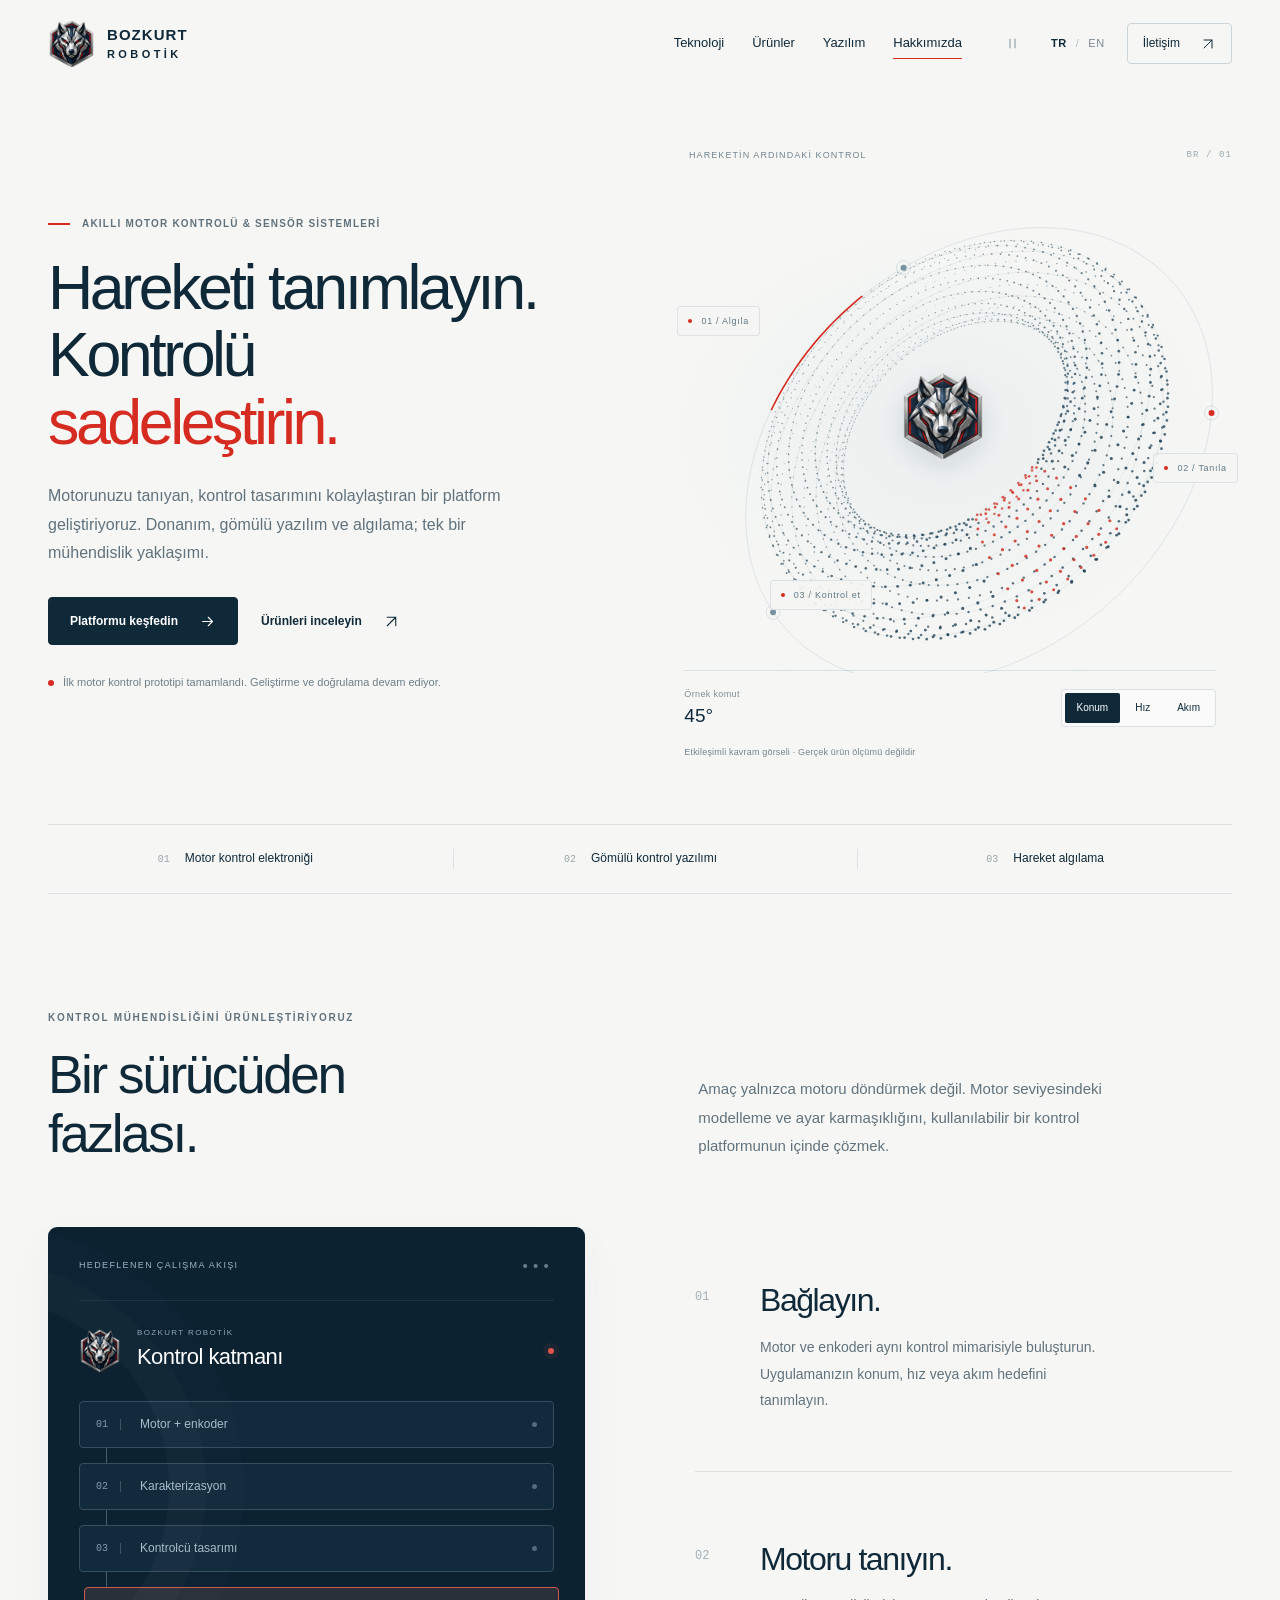
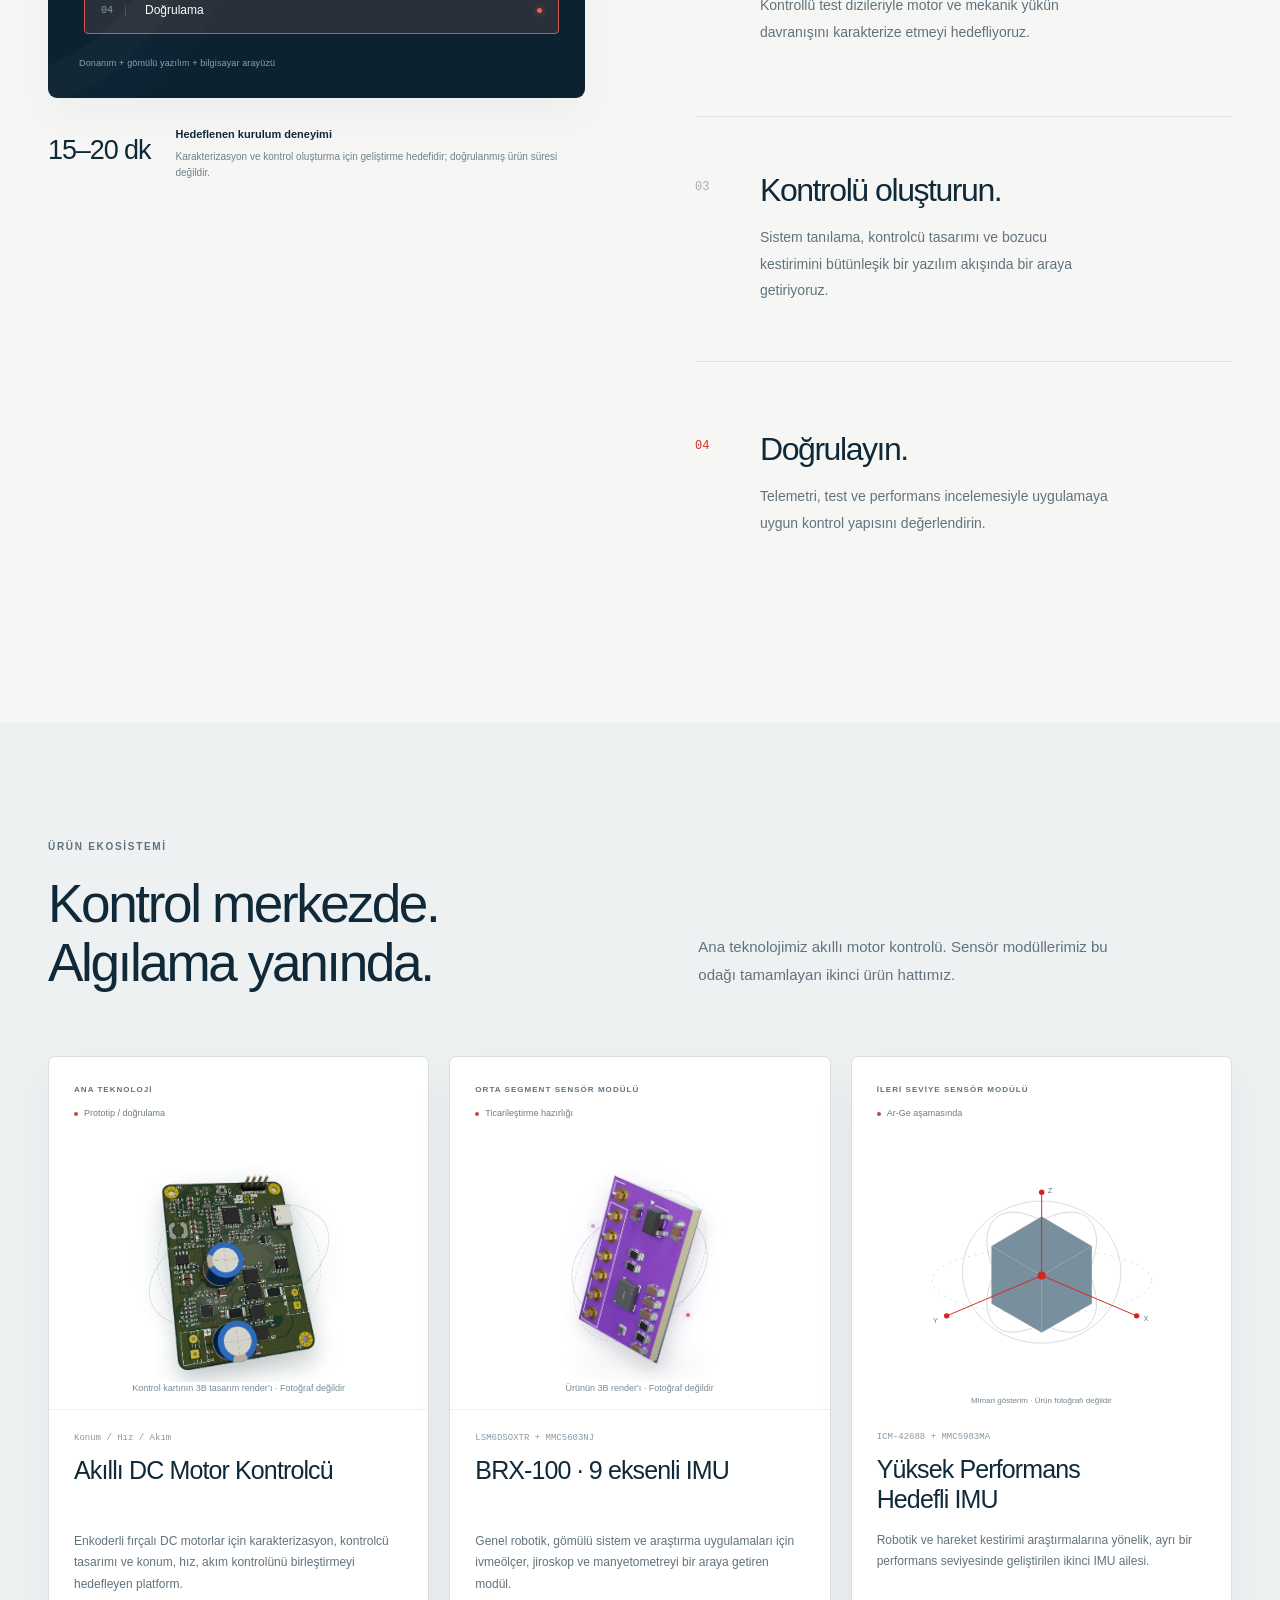
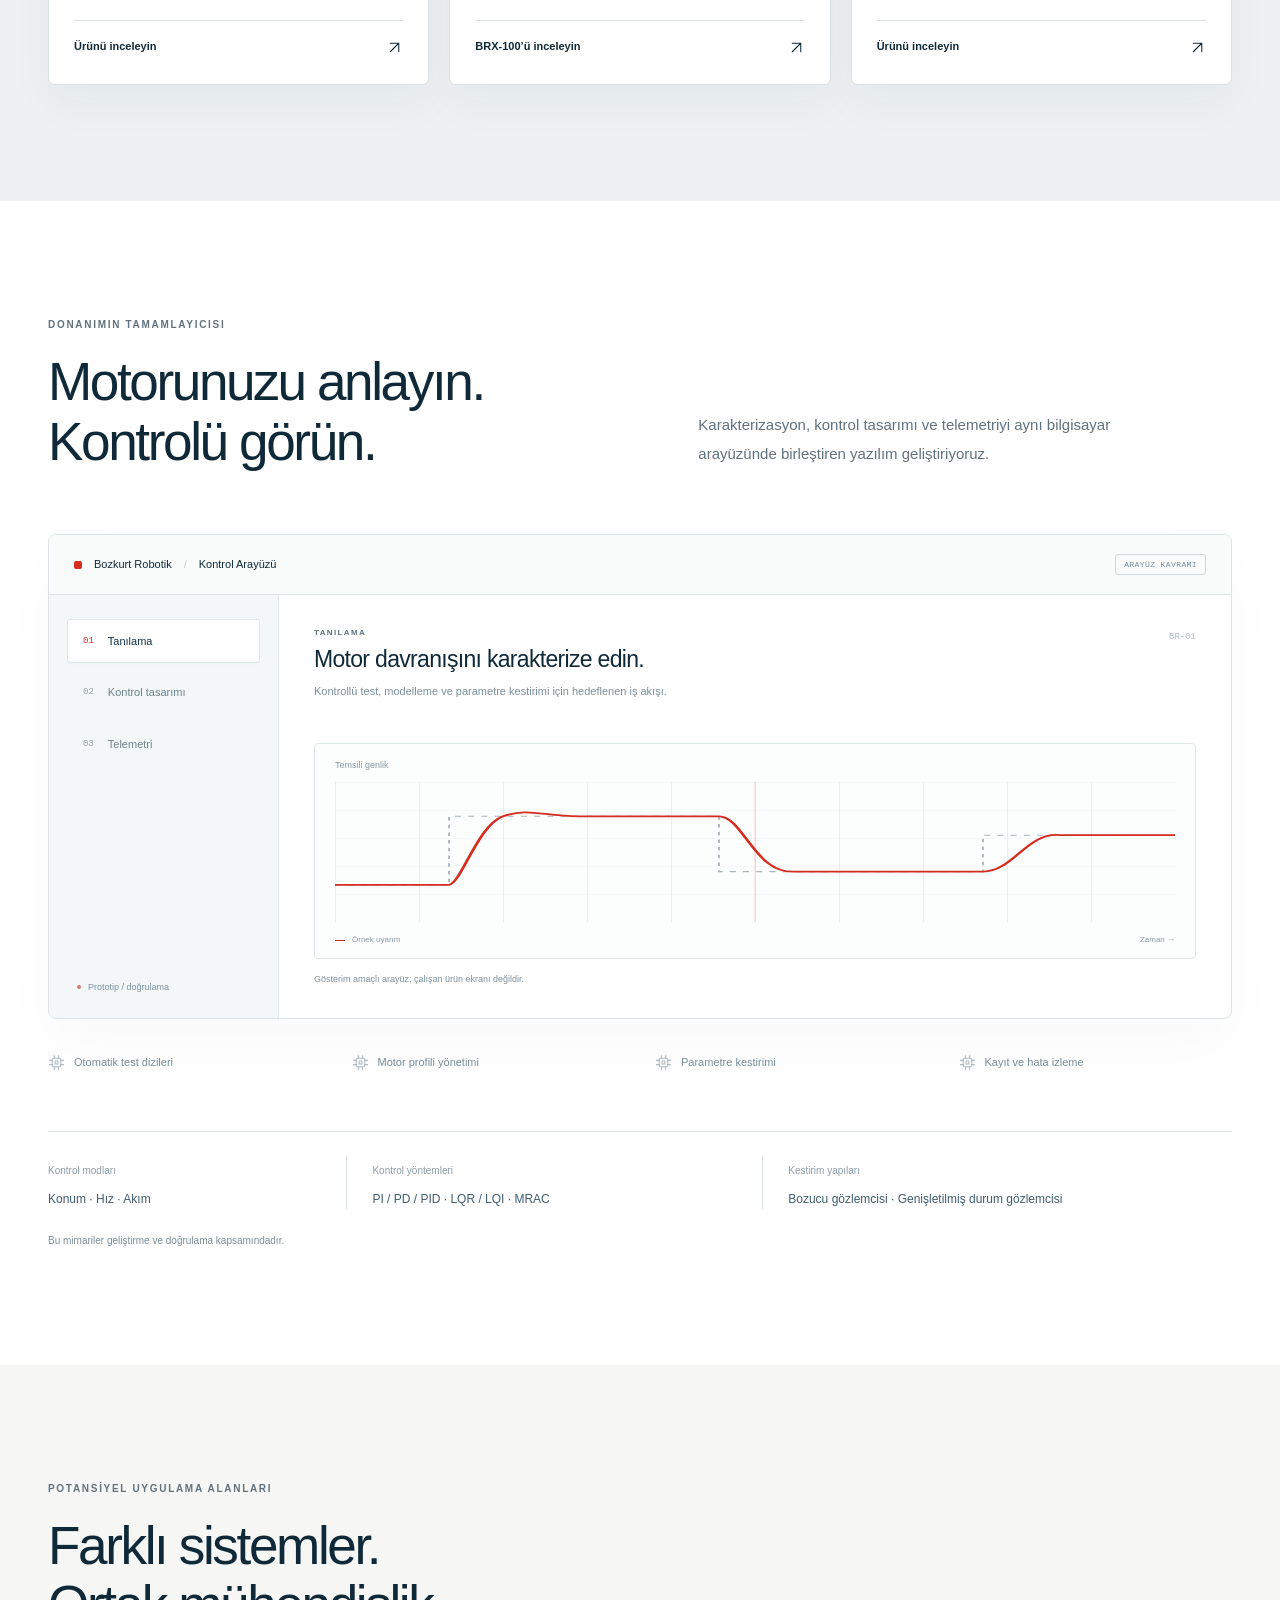
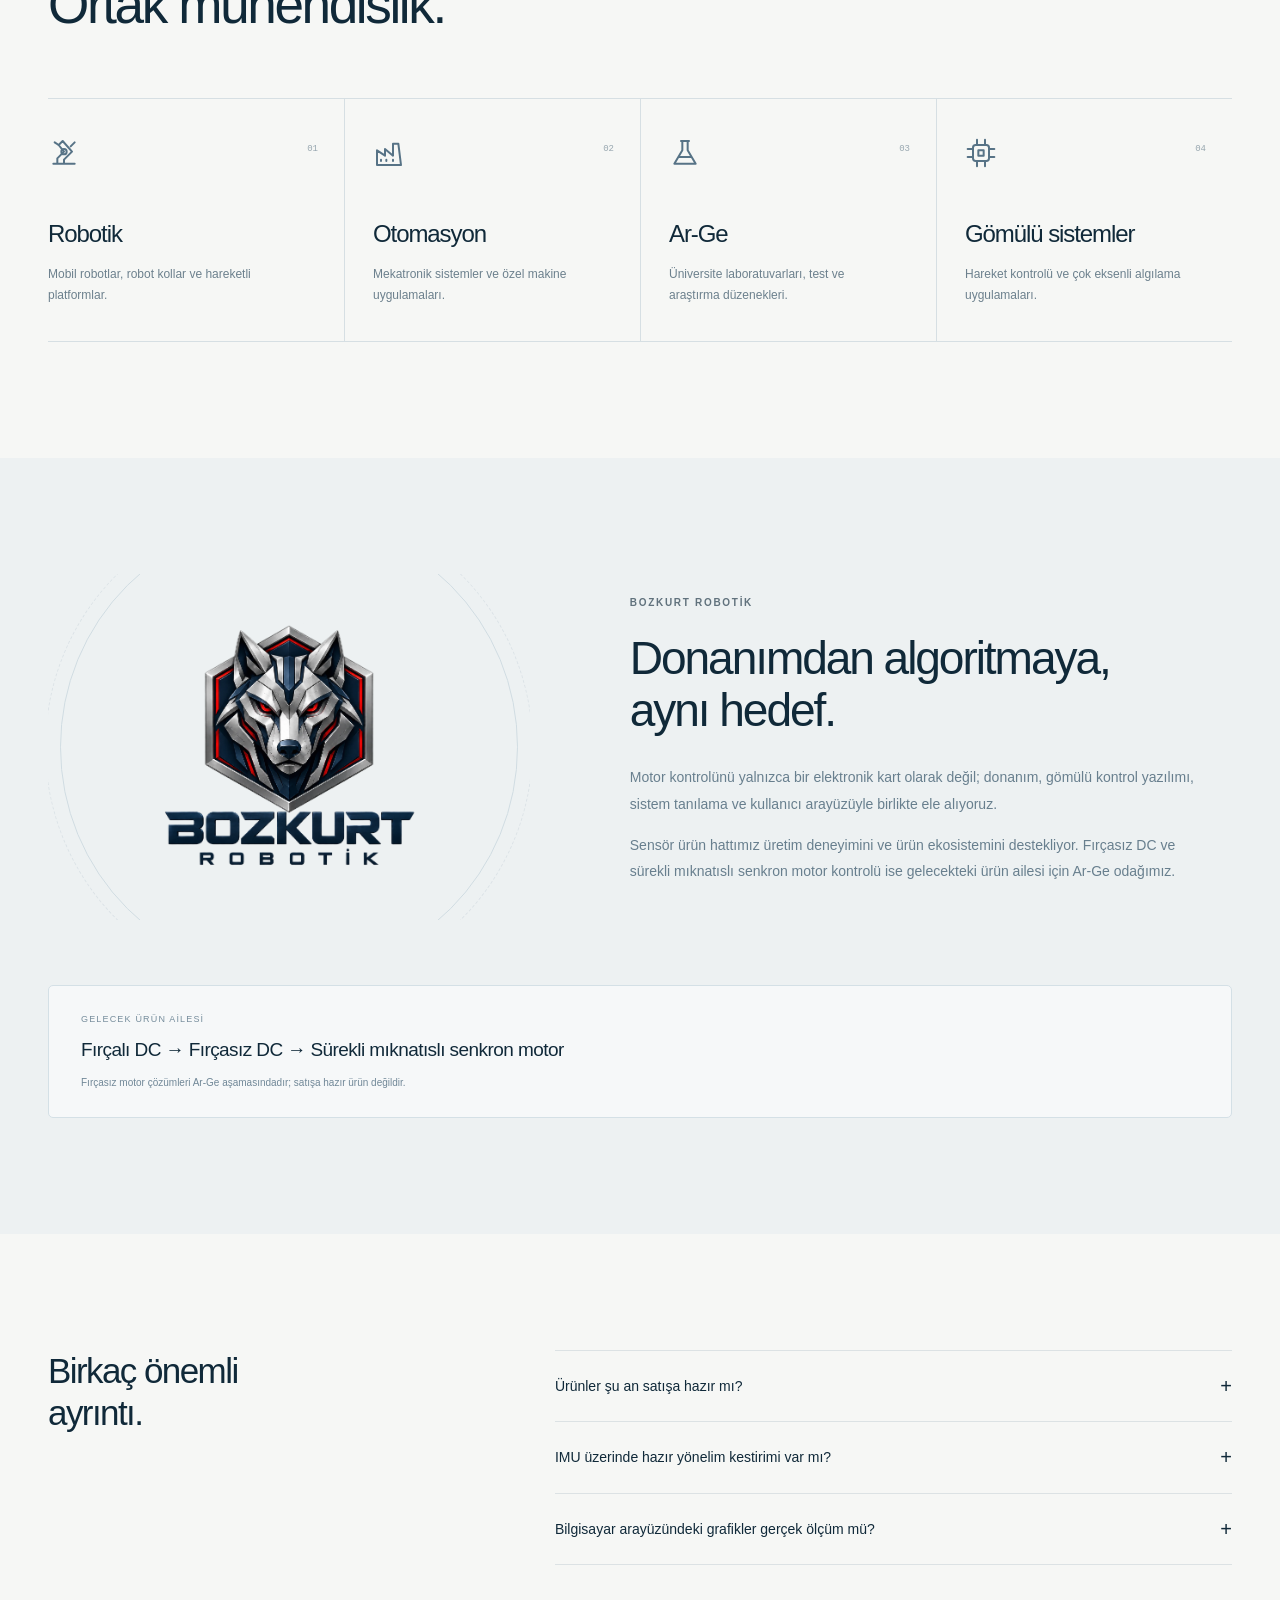
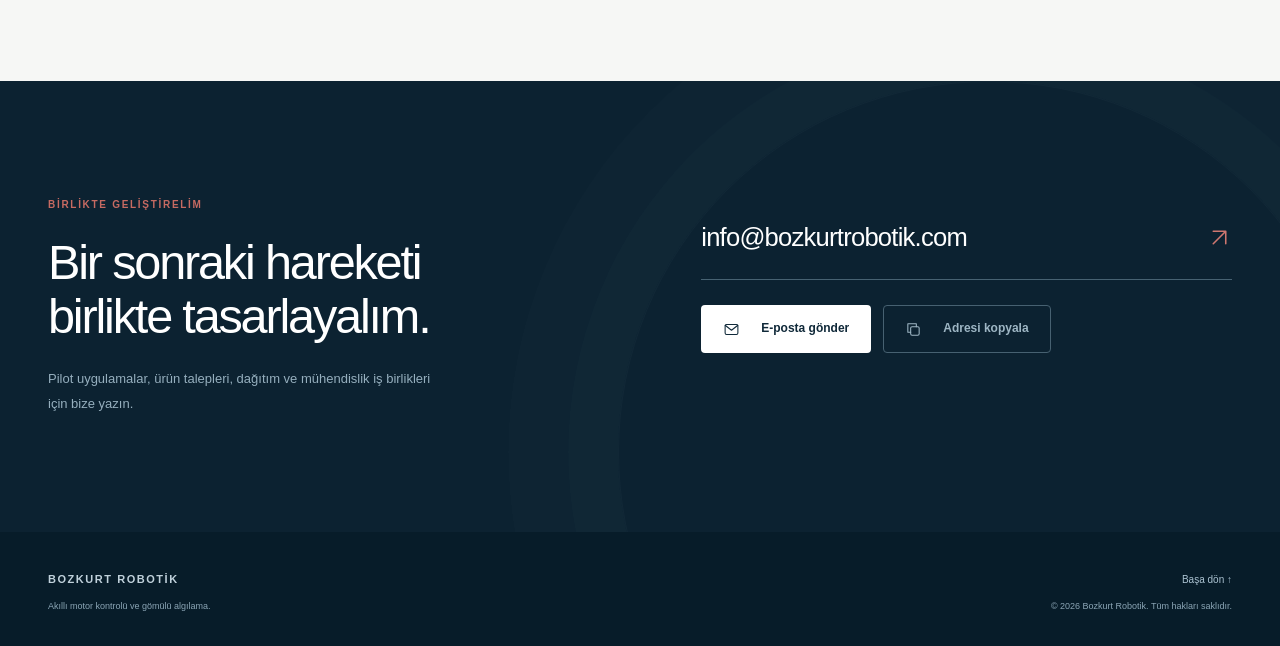
==== commit 58ff7f63: "Publish BRX-100 product pages and technical resources" ====
--- a/index.html
+++ b/index.html
@@ -10,7 +10,8 @@
 <meta property="og:title" content="Bozkurt Robotik | Akıllı Motor Kontrolü ve Sensör Sistemleri"><meta property="og:description" content="Motor karakterizasyonu, gömülü kontrol yazılımı ve 9 serbestlik dereceli sensör modülleri. Bozkurt Robotik’in geliştirdiği motor kontrol platformunu keşfedin."><meta property="og:url" content="https://bozkurtrobotik.com/">
 <meta property="og:image" content="https://bozkurtrobotik.com/assets/bozkurt-robotik-logo.png">
 <link rel="icon" href="assets/favicon.png" type="image/png">
-<link rel="stylesheet" href="styles-918c1de88797.css">
+<link rel="stylesheet" href="styles-1952df4e5c37.css">
+<link rel="stylesheet" href="brx-100.css">
 </head>
 <body>
 <a class="skip-link" href="#main">İçeriğe geç</a>
@@ -90,8 +91,8 @@
     <span class="art-caption">Kontrol kartının 3B tasarım render’ı · Fotoğraf değildir</span>
    </div>
    <div class="product-copy"><span class="technical-code">Konum / Hız / Akım</span><h3>Akıllı DC Motor Kontrolcü</h3><p>Enkoderli fırçalı DC motorlar için karakterizasyon, kontrolcü tasarımı ve konum, hız, akım kontrolünü birleştirmeyi hedefleyen platform.</p>
-   <button type="button" class="text-link" data-product="0">Ürünü inceleyin<svg class="icon " viewBox="0 0 24 24" fill="none" stroke="currentColor" stroke-width="1.5" stroke-linecap="round" stroke-linejoin="round" aria-hidden="true"><path d="M6 18 18 6M6 6h12v12"/></svg></button></div></article><article class="product-card product-1" id="sensors" data-reveal>
-   <div class="product-top"><span class="eyebrow">STANDART SENSÖR MODÜLÜ</span><span class="status-chip"><i></i>Ticarileştirme hazırlığı</span></div>
+   <button type="button" class="text-link" data-product="0">Ürünü inceleyin<svg class="icon " viewBox="0 0 24 24" fill="none" stroke="currentColor" stroke-width="1.5" stroke-linecap="round" stroke-linejoin="round" aria-hidden="true"><path d="M6 18 18 6M6 6h12v12"/></svg></button></div></article><article class="product-card product-1" id="sensors" data-reveal><a class="product-card-link" href="brx-100.html" aria-labelledby="brx-100-title">
+   <div class="product-top"><span class="eyebrow">ORTA SEGMENT SENSÖR MODÜLÜ</span><span class="status-chip"><i></i>Ticarileştirme hazırlığı</span></div>
    <div class="product-art product-art-render"><div class="imu-visual" role="img" aria-label="Bozkurt Robotik standart 9 serbestlik dereceli IMU modülünün üç boyutlu ürün render'ı">
       <span class="imu-glow" aria-hidden="true"></span>
       <span class="imu-orbit imu-orbit-1" aria-hidden="true"></span>
@@ -104,8 +105,8 @@
       <span class="imu-spark imu-spark-1" aria-hidden="true"></span>
       <span class="imu-spark imu-spark-2" aria-hidden="true"></span>
     </div><span class="art-caption">Ürünün 3B render'ı · Fotoğraf değildir</span></div>
-   <div class="product-copy"><span class="technical-code">LSM6DSOXTR + MMC5603NJ</span><h3>9 Serbestlik Dereceli IMU</h3><p>Genel robotik, gömülü sistem ve araştırma uygulamaları için ivmeölçer, jiroskop ve manyetometreyi bir araya getiren modül.</p>
-   <button type="button" class="text-link" data-product="1">Ürünü inceleyin<svg class="icon " viewBox="0 0 24 24" fill="none" stroke="currentColor" stroke-width="1.5" stroke-linecap="round" stroke-linejoin="round" aria-hidden="true"><path d="M6 18 18 6M6 6h12v12"/></svg></button></div></article><article class="product-card product-2" id="advanced-imu" data-reveal>
+   <div class="product-copy"><span class="technical-code">LSM6DSOXTR + MMC5603NJ</span><h3 id="brx-100-title">BRX-100 · 9 eksenli IMU</h3><p>Genel robotik, gömülü sistem ve araştırma uygulamaları için ivmeölçer, jiroskop ve manyetometreyi bir araya getiren modül.</p>
+   <span class="text-link">BRX-100’ü inceleyin<svg class="icon " viewBox="0 0 24 24" fill="none" stroke="currentColor" stroke-width="1.5" stroke-linecap="round" stroke-linejoin="round" aria-hidden="true"><path d="M6 18 18 6M6 6h12v12"/></svg></span></div></a></article><article class="product-card product-2" id="advanced-imu" data-reveal>
    <div class="product-top"><span class="eyebrow">İLERİ SEVİYE SENSÖR MODÜLÜ</span><span class="status-chip"><i></i>Ar-Ge aşamasında</span></div>
    <div class="product-art"><svg class="sensor-art art-2" viewBox="0 0 480 300" fill="none" aria-hidden="true">
  <defs><linearGradient id="sensor-2" x1="140" y1="60" x2="300" y2="240"><stop stop-color="#78909e"/><stop offset="1" stop-color="#142f41"/></linearGradient></defs>
@@ -149,9 +150,9 @@
   <div class="about-grid"><div class="about-brand" data-reveal><div class="brand-orbit"></div><img src="assets/bozkurt-robotik-logo.webp" width="320" height="310" alt="Bozkurt Robotik" loading="lazy"></div>
    <div class="about-copy" data-reveal><p class="eyebrow">BOZKURT ROBOTİK</p><h2>Donanımdan algoritmaya,<br>aynı hedef.</h2><p>Motor kontrolünü yalnızca bir elektronik kart olarak değil; donanım, gömülü kontrol yazılımı, sistem tanılama ve kullanıcı arayüzüyle birlikte ele alıyoruz.</p><p>Sensör ürün hattımız üretim deneyimini ve ürün ekosistemini destekliyor. Fırçasız DC ve sürekli mıknatıslı senkron motor kontrolü ise gelecekteki ürün ailesi için Ar-Ge odağımız.</p></div></div>
   <div class="future-family" data-reveal><span>Gelecek ürün ailesi</span><strong>Fırçalı DC → Fırçasız DC → Sürekli mıknatıslı senkron motor</strong><p>Fırçasız motor çözümleri Ar-Ge aşamasındadır; satışa hazır ürün değildir.</p></div>
-  <p class="eyebrow team-kicker">BİRBİRİNİ TAMAMLAYAN YETKİNLİKLER</p><div class="team-grid"><article class="team-member" data-reveal><span class="member-number">01</span><div class="member-body"><div class="member-heading"><div><h3>Muhammed Ali Türk</h3><span class="member-role">Kurucu ortak · Kontrol sistemleri ve yazılım</span></div><span class="member-badge">Kontrol & Yazılım</span></div><p>Sistem tanılama, motor modelleme, gömülü kontrol ve bilgisayar yazılımı.</p><div class="member-meta"><span>Yıldız Teknik Üniversitesi</span><span>Kontrol ve Otomasyon Mühendisliği</span></div></div></article><article class="team-member" data-reveal><span class="member-number">02</span><div class="member-body"><div class="member-heading"><div><h3>Mehmet Can Yıldız</h3><span class="member-role">Kurucu ortak · Elektronik ve PCB</span></div><span class="member-badge">Donanım & PCB</span></div><p>Güç elektroniği, sensör donanımı, PCB tasarımı ve üretime yönelik elektronik geliştirme.</p><div class="member-meta"><span>Fatih Sultan Mehmet Vakıf Üniversitesi</span><span>Elektrik-Elektronik Mühendisliği</span></div></div></article></div>
+
  </div></section>
- <section class="faq section"><div class="wrap faq-grid"><h2 data-reveal>Birkaç önemli ayrıntı.</h2><div class="faq-list" data-reveal><details><summary>Ürünler şu an satışa hazır mı?<span aria-hidden="true">+</span></summary><p>DC motor kontrolcüde ilk prototip tamamlandı; revizyon ve doğrulama sürüyor. Standart IMU ticarileştirme hazırlığında, ileri seviye IMU ise Ar-Ge aşamasında. Güncel tedarik durumu için iletişime geçin.</p></details><details><summary>IMU üzerinde hazır yönelim kestirimi var mı?<span aria-hidden="true">+</span></summary><p>Burada tanıtılan sensör mimarisi ivme, açısal hız ve manyetik alan ölçümüne yöneliktir. Kart üzerinde doğrulanmış bir sensör füzyonu ya da navigasyon performansı iddiası sunmuyoruz.</p></details><details><summary>Bilgisayar arayüzündeki grafikler gerçek ölçüm mü?<span aria-hidden="true">+</span></summary><p>Hayır. Sitedeki animasyonlar, çizimler ve arayüzler çalışma yaklaşımını anlatan kavram gösterimleridir. Gerçek ürün fotoğrafı veya test sonucu yerine kullanılmaz.</p></details></div></div></section>
+ <section class="faq section"><div class="wrap faq-grid"><h2 data-reveal>Birkaç önemli ayrıntı.</h2><div class="faq-list" data-reveal><details><summary>Ürünler şu an satışa hazır mı?<span aria-hidden="true">+</span></summary><p>DC motor kontrolcüde ilk prototip tamamlandı; revizyon ve doğrulama sürüyor. BRX-100 ticarileştirme hazırlığında, ileri seviye IMU ise Ar-Ge aşamasında. Güncel tedarik durumu için iletişime geçin.</p></details><details><summary>IMU üzerinde hazır yönelim kestirimi var mı?<span aria-hidden="true">+</span></summary><p>Burada tanıtılan sensör mimarisi ivme, açısal hız ve manyetik alan ölçümüne yöneliktir. Kart üzerinde doğrulanmış bir sensör füzyonu ya da navigasyon performansı iddiası sunmuyoruz.</p></details><details><summary>Bilgisayar arayüzündeki grafikler gerçek ölçüm mü?<span aria-hidden="true">+</span></summary><p>Hayır. Sitedeki animasyonlar, çizimler ve arayüzler çalışma yaklaşımını anlatan kavram gösterimleridir. Gerçek ürün fotoğrafı veya test sonucu yerine kullanılmaz.</p></details></div></div></section>
  <section class="contact section" id="contact"><div class="wrap contact-grid">
   <div data-reveal><p class="eyebrow">BİRLİKTE GELİŞTİRELİM</p><h2>Bir sonraki hareketi<br>birlikte tasarlayalım.</h2><p>Pilot uygulamalar, ürün talepleri, dağıtım ve mühendislik iş birlikleri için bize yazın.</p></div>
   <div class="contact-actions" data-reveal><a class="email-address" href="mailto:info@bozkurtrobotik.com?subject=Bozkurt%20Robotik%20%E2%80%94%20%C3%9Cr%C3%BCn%20ve%20i%C5%9F%20birli%C4%9Fi%20talebi">info@bozkurtrobotik.com<svg class="icon " viewBox="0 0 24 24" fill="none" stroke="currentColor" stroke-width="1.5" stroke-linecap="round" stroke-linejoin="round" aria-hidden="true"><path d="M6 18 18 6M6 6h12v12"/></svg></a>
--- a/styles-1952df4e5c37.css
+++ b/styles-1952df4e5c37.css
@@ -0,0 +1,725 @@
+
+/* Bozkurt Robotik v2 — static, bilingual, dependency-free. */
+:root{--paper:#f6f7f5;--white:#fff;--ink:#102939;--muted:#61727d;--line:#dce2e4;--red:#d52b20;--dark:#0c2231;--ease:cubic-bezier(.22,1,.36,1);--header:88px}
+*{box-sizing:border-box}
+html{scroll-behavior:smooth;scroll-padding-top:112px}
+body{margin:0;background:var(--paper);color:var(--ink);font-family:"Segoe UI",Arial,Helvetica,sans-serif;-webkit-font-smoothing:antialiased;line-height:1.6}
+button,a{-webkit-tap-highlight-color:transparent}
+button,input{font:inherit}
+button,a,summary{touch-action:manipulation}
+button{color:inherit}
+button{cursor:pointer}
+a{color:inherit;text-decoration:none}
+button{border:0}
+img,svg{display:block}
+img{max-width:100%;height:auto}
+svg.icon{width:22px;height:22px;flex-shrink:0}
+a:focus-visible,button:focus-visible,summary:focus-visible{outline:3px solid var(--red);outline-offset:5px}
+::selection{background:#e5b7b0;color:var(--ink)}
+.wrap{width:min(1280px,calc(100% - 96px));margin-inline:auto}
+.section{padding:116px 0}
+h1,h2,h3,p{margin-top:0}
+h1,h2,h3{font-weight:500;letter-spacing:-.045em;line-height:1.12}
+h2{font-size:clamp(38px,4.15vw,58px);margin-bottom:0}
+h3{font-size:25px}
+.eyebrow{font-size:10px;font-weight:650;letter-spacing:.17em;line-height:1.6;text-transform:uppercase;color:var(--muted);margin-bottom:22px}
+.red-line{display:inline-block;vertical-align:middle;width:22px;height:2px;background:var(--red);flex-shrink:0}
+.sr-only{position:absolute!important;width:1px;height:1px;padding:0;margin:-1px;clip:rect(0,0,0,0);overflow:hidden;white-space:nowrap;border:0}
+.skip-link{position:fixed;top:8px;left:8px;transform:translateY(-150%);padding:12px 20px;background:var(--ink);color:white;z-index:200}
+.skip-link:focus{transform:none}
+.site-header{height:var(--header);position:sticky;top:0;z-index:50;background:rgba(246,247,245,.94);border-bottom:1px solid transparent;transition:border .3s,background .3s;backdrop-filter:blur(15px)}
+body.is-scrolled .site-header{border-color:var(--line);background:rgba(255,255,255,.96)}
+.header-inner{height:100%;display:flex;align-items:center;gap:34px}
+.brand{display:flex;align-items:center;gap:12px;margin-right:auto;flex-shrink:0}
+.brand img{width:47px;height:55px;object-fit:contain}
+.brand>span{font-size:15px;letter-spacing:.07em;line-height:1.15;font-weight:750}
+.brand strong{display:block;font-size:11px;letter-spacing:.31em;margin-top:5px;font-weight:550}
+.desktop-nav{display:flex;gap:28px;font-size:13px;font-weight:500}
+.desktop-nav a{position:relative;padding:10px 0}
+.desktop-nav a:after{content:"";height:1px;position:absolute;left:0;bottom:5px;width:100%;background:var(--red);transform:scaleX(0);transform-origin:left;transition:transform .3s var(--ease)}
+.desktop-nav a:hover:after,.desktop-nav a[aria-current="location"]:after{transform:scaleX(1)}
+.header-tools{display:flex;align-items:center;gap:22px}
+.language-switch{display:flex;align-items:center;gap:9px;font-size:11px;letter-spacing:.05em}
+.language-switch>span{color:#b4bfc4}
+.lang-link{color:#7b8991;font-weight:500;padding:10px 0}
+.lang-link.selected{color:var(--ink);font-weight:750}
+.lang-link:hover{color:var(--red)}
+.motion-button{background:none;padding:9px;color:#798994;border-radius:50%}
+.motion-button:hover{background:#e8eded}
+.motion-button .icon{width:15px;height:15px}
+.contact-nav{display:flex;align-items:center;gap:20px;font-size:12px;border:1px solid #cbd5d9;border-radius:4px;padding:10px 15px;transition:border-color .3s,color .3s}
+.contact-nav .icon{width:16px;height:16px}
+.contact-nav:hover{color:var(--red);border-color:var(--red)}
+.menu-toggle{display:none;background:none;padding:8px}
+.reading-progress{position:absolute;left:0;bottom:-1px;height:2px;background:var(--red);width:100%;transform:scaleX(0);transform-origin:left}
+.mobile-nav[hidden]{display:none}
+.hero{position:relative;overflow:clip;padding-top:25px}
+.hero-grid{display:grid;grid-template-columns:1fr 1.02fr;gap:40px;align-items:center;min-height:650px;padding:35px 0 65px}
+.hero-intro{display:flex;align-items:center;gap:12px;letter-spacing:.12em;font-size:10px}
+.hero h1{font-size:clamp(45px,4.9vw,70px);line-height:1.08;font-weight:500;margin-bottom:25px;letter-spacing:-.055em}
+.title-line{display:block}
+.accent{color:var(--red)}
+.hero-description{font-size:16px;line-height:1.8;color:var(--muted);max-width:475px;margin-bottom:29px}
+.hero-actions{display:flex;align-items:center;gap:14px;flex-wrap:wrap}
+.button{display:inline-flex;align-items:center;justify-content:center;gap:21px;min-height:48px;padding:12px 21px;font-size:12px;font-weight:600;border:1px solid transparent;border-radius:4px;transition:background .25s,color .25s,border .25s,transform .35s var(--ease)}
+.button .icon{width:17px;height:17px;transition:transform .4s var(--ease)}
+.button:hover .icon{transform:translate(3px,-1px)}
+.button.primary{background:var(--ink);color:white;border-color:var(--ink)}
+.button.primary:hover{background:var(--red);border-color:var(--red)}
+.button.quiet{padding-inline:8px;background:transparent}
+.button.quiet:hover{color:var(--red)}
+.development-note{display:flex;align-items:flex-start;gap:9px;max-width:435px;margin-top:29px;margin-bottom:0;font-size:11px;color:#6c7e88;line-height:1.6}
+.development-note>span{width:6px;height:6px;margin-top:6px;flex-shrink:0;background:var(--red);border-radius:50%}
+.hero-scene{position:relative;min-width:0}
+.scene-top{position:absolute;top:0;left:6%;right:0;display:flex;align-items:center;justify-content:space-between;color:#73858f;z-index:2}
+.micro,.scene-counter{font-size:9px;letter-spacing:.12em}
+.scene-counter{font-family:Consolas,monospace;color:#9ba8b0}
+.orbital-stage{position:relative;aspect-ratio:1.1;isolation:isolate}
+.orbital-stage:before{content:"";position:absolute;inset:9% -4% 0;background:radial-gradient(ellipse at center,#dfE6e87f,transparent 63%);z-index:-1}
+#motion-canvas{width:100%;height:100%;position:absolute;inset:0;opacity:0;transition:opacity .8s}
+.has-canvas #motion-canvas{opacity:1}
+.orbital-fallback{position:absolute;inset:20% 17%;border:26px double #8b9da9;border-radius:50%;transform:rotateX(30deg) rotateZ(-30deg);opacity:.4}
+.has-canvas .orbital-fallback{display:none}
+.scene-emblem{position:absolute;left:50%;top:51%;transform:translate(-50%,-50%);width:85px;filter:drop-shadow(0 8px 14px #0b233f22);opacity:.93;pointer-events:none}
+.scene-emblem img{width:100%}
+.orbit-label{position:absolute;font-size:9px;letter-spacing:.08em;color:#617784;padding:7px 10px;background:rgba(246,247,245,.91);border:1px solid #dbe3e6;border-radius:3px;display:flex;align-items:center;gap:9px;white-space:nowrap}
+.orbit-label i{width:4px;height:4px;border-radius:50%;background:var(--red)}
+.label-one{left:4%;top:30%}
+.label-two{right:-1%;top:58%}
+.label-three{left:20%;bottom:12%}
+.scene-console{margin:-3px 16px 0 30px;display:flex;align-items:center;justify-content:space-between;padding:16px 0 12px;border-top:1px solid #d7e0e3;gap:10px}
+.scene-console>div:first-child{display:flex;flex-direction:column;min-width:122px}
+.scene-console>div>span{font-size:9px;color:#7d8d96;letter-spacing:.04em}
+.scene-console strong{font-weight:500;font-size:19px;line-height:1.45;white-space:nowrap}
+.mode-selector{display:flex;gap:3px;border:1px solid #dbe2e5;padding:3px;border-radius:4px;background:rgba(255,255,255,.35)}
+.mode-button{border-radius:2px;padding:7px 12px;font-size:10px;background:transparent;transition:background .25s,color .25s}
+.mode-button.active{background:var(--ink);color:white}
+.mode-button:not(.active):hover{background:#e8edef}
+.concept-caption{font-size:9px;color:#73838d;letter-spacing:.02em;margin:4px 0 0 30px}
+.capability-strip{border-top:1px solid var(--line);border-bottom:1px solid var(--line);display:grid;grid-template-columns:repeat(3,1fr);padding:24px 0;gap:30px}
+.capability-strip>div{display:flex;align-items:center;justify-content:center;gap:15px;font-size:12px}
+.capability-strip>div+div{border-left:1px solid var(--line)}
+.capability-strip span{font:10px Consolas,monospace;color:#99a5ab}
+.section-heading{display:grid;grid-template-columns:1.05fr 1fr;align-items:end;gap:90px;margin-bottom:63px}
+.section-heading>p{max-width:425px;color:var(--muted);font-size:15px;line-height:1.9;margin-bottom:3px}
+.section-heading .eyebrow{margin-bottom:19px}
+.technology{background:var(--paper)}
+.story-grid{display:grid;grid-template-columns:1fr 1fr;gap:110px;align-items:start}
+.story-visual{position:sticky;top:123px}
+.flow-panel{border-radius:9px;background:var(--dark);color:#fff;padding:27px 31px;position:relative;overflow:hidden}
+.flow-panel:after{content:"";position:absolute;width:380px;height:380px;border:1px solid #8ca1b310;border-radius:50%;left:-260px;top:70px;box-shadow:0 0 0 36px #8ca1b307,0 0 0 74px #8ca1b305;pointer-events:none}
+.panel-top{display:flex;justify-content:space-between;align-items:center;font-size:9px;letter-spacing:.15em;color:#a1b5c1;padding-bottom:22px;border-bottom:1px solid #ffffff12}
+.panel-dots{letter-spacing:.35em;font-size:15px;color:#657e8d}
+.flow-core{display:flex;gap:16px;align-items:center;padding:26px 0}
+.flow-core img{width:42px;height:47px;object-fit:contain}
+.flow-core small{display:block;font-size:8px;letter-spacing:.17em;color:#8da8b9}
+.flow-core strong{display:block;font-size:22px;font-weight:400;letter-spacing:-.025em}
+.live-dot{width:6px;height:6px;border-radius:50%;background:#e15347;margin-left:auto;box-shadow:0 0 0 5px #e1534712}
+.flow-chain{display:flex;flex-direction:column;gap:15px;position:relative}
+.flow-chain:before{content:"";position:absolute;top:20px;bottom:20px;left:27px;width:1px;background:#465d6b}
+.flow-node{position:relative;display:flex;align-items:center;gap:19px;border:1px solid #364d5d;background:#122b3c;padding:13px 16px;border-radius:4px;transition:background .6s,border-color .6s,transform .6s var(--ease)}
+.flow-node>span{font:10px Consolas,monospace;color:#809cad;border-right:1px solid #3e5463;padding-right:12px}
+.flow-node strong{font-size:12px;font-weight:450;color:#a9bdca;transition:color .6s}
+.flow-node i{width:5px;height:5px;flex-shrink:0;background:#526c7d;border-radius:50%;margin-left:auto}
+.flow-node.is-active{border-color:#cf594e;background:#293039;transform:translateX(5px)}
+.flow-node.is-active strong{color:#fff}
+.flow-node.is-active i{background:#f06052;box-shadow:0 0 0 4px #f0605212}
+.flow-footer{color:#88a2b2;font-size:9px;margin:22px 0 0;letter-spacing:.015em}
+.target-note{display:flex;gap:25px;align-items:center;margin-top:22px}
+.target-note>strong{font-size:27px;font-weight:400;letter-spacing:-.04em;white-space:nowrap}
+.target-note span{font-size:11px;font-weight:600}
+.target-note p{font-size:10px;line-height:1.6;color:#6e808b;margin:4px 0 0}
+.story-step{min-height:245px;display:grid;grid-template-columns:45px 1fr;gap:20px;align-content:center;border-bottom:1px solid var(--line)}
+.story-step:first-child{padding-top:0}
+.story-step:last-child{border-bottom:0}
+.step-number{font:12px Consolas,monospace;color:#a2afb6;margin-top:7px}
+.story-step h3{font-size:32px;margin-bottom:15px}
+.story-step p{max-width:350px;font-size:14px;line-height:1.9;color:var(--muted);margin:0}
+.story-step.is-current .step-number{color:var(--red)}
+.portfolio{background:#edf1f2}
+.product-grid{display:grid;grid-template-columns:repeat(3,minmax(0,1fr));gap:20px}
+.product-card{background:#fff;border:1px solid #dce3e6;border-radius:7px;overflow:hidden;display:flex;flex-direction:column;transition:box-shadow .4s,border-color .4s,transform .6s var(--ease)}
+.product-card:hover{border-color:#a9bcc7;box-shadow:0 18px 35px #122b3b08;transform:translateY(-6px)}
+.product-top{display:flex;flex-direction:column;gap:11px;padding:27px 25px 0}
+.product-top .eyebrow{margin:0;font-size:8px;letter-spacing:.13em}
+.status-chip{display:flex;align-items:center;gap:6px;font-size:9px;color:#6c7c86}
+.status-chip i{width:4px;height:4px;border-radius:50%;background:#bf4b42}
+.product-art{height:225px;display:flex;flex-direction:column;justify-content:center;align-items:center;position:relative}
+.product-art svg{width:100%;height:205px}
+.art-caption{font-size:8px;color:#73858f;position:absolute;bottom:1px;text-align:center}
+.motor-coil{transform-origin:256px 153px}
+.sensor-spin{transform-origin:240px 148px}
+.product-card:hover .sensor-spin{animation:sensor-turn 18s linear infinite}
+.product-card:hover .motor-coil{animation:motor-turn 15s linear infinite}
+@keyframes sensor-turn{to{transform:rotate(360deg)}}
+@keyframes motor-turn{to{transform:rotate(360deg)}}
+.product-copy{padding:23px 25px 28px;display:flex;flex-direction:column;flex:1}
+.technical-code{font:9px Consolas,"Courier New",monospace;color:#8a9aa5;margin-bottom:12px}
+.product-copy h3{font-size:25px;line-height:1.22;margin-bottom:15px;min-height:61px;letter-spacing:-.035em}
+.product-copy p{font-size:12px;color:var(--muted);line-height:1.8;margin-bottom:25px}
+.text-link{display:flex;align-items:center;justify-content:space-between;width:100%;margin-top:auto;padding:17px 0 0;border-top:1px solid var(--line);background:none;font-size:11px;font-weight:600;text-align:left;gap:16px}
+.text-link .icon{width:17px;height:17px;transition:transform .35s}
+.text-link:hover{color:var(--red)}
+.text-link:hover .icon{transform:translate(3px,-3px)}
+.software{background:#fff}
+.studio{border:1px solid #dbe3e7;border-radius:8px;overflow:hidden;box-shadow:0 30px 65px #112d3f06}
+.studio-top{display:flex;align-items:center;justify-content:space-between;border-bottom:1px solid #dce4e7;padding:19px 25px;background:#f9fbfb;gap:15px}
+.studio-brand{display:flex;align-items:center;gap:12px;font-size:11px;font-weight:500}
+.studio-slash{color:#bec9ce}
+.small-square{width:8px;height:8px;background:var(--red);border-radius:2px}
+.concept-badge{font:8px Consolas,monospace;letter-spacing:.05em;padding:5px 8px;border:1px solid #cdd7dd;border-radius:3px;color:#758b99;white-space:nowrap}
+.studio-grid{display:grid;grid-template-columns:230px 1fr;min-height:420px}
+.studio-tabs{display:flex;flex-direction:column;gap:7px;background:#f4f7f8;padding:24px 18px;border-right:1px solid #e0e6e9}
+.studio-tabs>button{display:flex;align-items:center;gap:14px;text-align:left;padding:14px 15px;font-size:11px;border-radius:3px;background:none;border:1px solid transparent;color:#6b818e;transition:background .3s}
+.studio-tabs>button>span{font:9px Consolas,monospace;color:#95a5ad}
+.studio-tabs>button[aria-selected=true]{background:#fff;color:#123145;border-color:#dce5ea;box-shadow:0 2px 3px #122e3e03}
+.studio-tabs>button[aria-selected=true]>span{color:var(--red)}
+.studio-status{margin-top:auto;color:#7c919e;font-size:9px;padding:25px 10px 0;display:flex;gap:7px;align-items:center}
+.studio-status i{width:4px;height:4px;border-radius:50%;background:#da7b6d}
+.studio-panel{padding:32px 35px}
+.studio-copy{display:flex;justify-content:space-between;align-items:start;gap:20px}
+.studio-copy h3{font-size:23px;margin-bottom:10px;letter-spacing:-.03em}
+.studio-copy .eyebrow{font-size:8px;margin-bottom:7px}
+.studio-key{font:9px Consolas,monospace;color:#afbdc5;padding-top:5px;white-space:nowrap}
+#studio-note{font-size:11px;color:#7b8e9a;margin-bottom:25px;min-height:35px;max-width:630px}
+.chart-wrap{border:1px solid #dfe6e9;border-radius:4px;padding:14px 20px 11px;background:#fcfdfd}
+.chart-y{font-size:9px;color:#899aa6;margin-bottom:10px}
+.telemetry-chart{width:100%;height:140px;overflow:visible}
+.chart-scanner{animation:scan 9s linear infinite}
+@keyframes scan{from{transform:translateX(-350px)}to{transform:translateX(350px)}}
+.chart-bottom{display:flex;align-items:center;justify-content:space-between;margin-top:12px;font-size:8px;color:#8b9ba6}
+.chart-bottom>span:first-child{display:flex;gap:7px;align-items:center}
+.chart-bottom i{height:1px;width:10px;background:var(--red)}
+.chart-bottom b{font-weight:400}
+.chart-disclaimer{font-size:9px;color:#7f919e;margin-top:13px;margin-bottom:0}
+.software-features{display:grid;grid-template-columns:repeat(4,1fr);gap:30px;margin:35px 0 60px}
+.software-features>span{display:flex;align-items:center;gap:9px;font-size:11px;color:#778c98}
+.software-features .icon{width:17px;height:17px;opacity:.6}
+.algorithms{display:grid;grid-template-columns:.8fr 1.15fr 1.4fr;border-top:1px solid var(--line);padding-top:24px;gap:30px}
+.algorithms>div+div{padding-left:25px;border-left:1px solid var(--line)}
+.algorithms span{font-size:10px;color:#8c9ca6}
+.algorithms p{font-size:12px;color:#405d6f;margin:8px 0 0}
+.subtle-note{font-size:10px;color:#7a8c98;margin:24px 0 0}
+.applications{background:var(--paper)}
+.applications-grid{display:grid;grid-template-columns:repeat(4,1fr);border-top:1px solid #d6dfe3;border-bottom:1px solid #d6dfe3}
+.application-card{position:relative;padding:38px 28px 34px;overflow:hidden}
+.application-card:first-child{padding-left:0}
+.application-card:last-child{padding-right:0}
+.application-card+.application-card{border-left:1px solid #d6dfe3}
+.application-card>.icon{width:32px;height:32px;margin-bottom:52px;color:#577386;transition:color .35s,transform .5s}
+.app-number{position:absolute;right:26px;top:45px;font:9px Consolas,monospace;color:#98a7b0}
+.application-card h3{font-size:24px;letter-spacing:-.045em;margin-bottom:16px}
+.application-card p{font-size:12px;line-height:1.8;color:#6c808d;margin-bottom:0;max-width:225px}
+.application-card:hover>.icon{color:var(--red);transform:translateY(-5px)}
+.about{background:#edf1f2}
+.about-grid{display:grid;grid-template-columns:1fr 1.25fr;gap:100px;align-items:center}
+.about-brand{display:grid;place-items:center;position:relative;padding:38px;isolation:isolate}
+.about-brand img{width:270px;position:relative}
+.brand-orbit{position:absolute;width:95%;aspect-ratio:1;border:1px solid #d0dce2;border-radius:50%;z-index:-1}
+.brand-orbit:after{content:"";position:absolute;inset:-16px;border:1px dashed #dce3e7;border-radius:50%;animation:sensor-turn 90s linear infinite}
+.about-copy>p:not(.eyebrow){font-size:14px;color:#687f8e;line-height:1.9;max-width:570px}
+.about-copy h2{font-size:clamp(36px,3.6vw,49px);margin-bottom:28px}
+.future-family{margin-top:65px;padding:26px 32px;border:1px solid #d4e0e6;border-radius:5px;background:#f6f8f9}
+.future-family>span{display:block;font-size:9px;text-transform:uppercase;letter-spacing:.13em;color:#768d9c}
+.future-family>strong{display:block;font-size:19px;font-weight:450;letter-spacing:-.03em;line-height:1.6;margin:9px 0}
+.future-family p{font-size:10px;color:#708797;margin:0}
+.team-kicker{margin-top:74px;margin-bottom:30px}
+.team-grid{display:grid;grid-template-columns:1fr 1fr;gap:50px}
+.team-member{border-top:1px solid #cbd9e1;padding-top:30px;display:flex;gap:24px}
+.member-number{font:10px Consolas,monospace;color:#8b9ca8;padding-top:7px}
+.team-member h3{font-size:25px;margin-bottom:8px}
+.member-role{font-size:10px;color:#8b4e4a}
+.team-member p{font-size:12px;color:#708492;line-height:1.8;max-width:400px;margin:16px 0 0}
+.team-member small{display:block;margin-top:12px;font-size:9px;color:#8297a4}
+.faq{background:#f6f7f5}
+.faq-grid{display:grid;grid-template-columns:.8fr 1.4fr;gap:120px}
+.faq h2{font-size:35px;line-height:1.2;max-width:290px}
+.faq-list{border-top:1px solid var(--line)}
+.faq details{border-bottom:1px solid var(--line)}
+.faq summary{list-style:none;cursor:pointer;display:flex;align-items:center;justify-content:space-between;gap:30px;font-size:14px;padding:24px 0;line-height:1.6}
+.faq summary::-webkit-details-marker{display:none}
+.faq summary>span{font-size:20px;line-height:1;font-weight:300;transition:transform .3s}
+.faq details[open] summary>span{transform:rotate(45deg)}
+.faq details>p{font-size:13px;line-height:1.9;color:#708592;max-width:630px;padding-bottom:25px;margin:0}
+.contact{background:var(--dark);color:#fff;position:relative;overflow:hidden}
+.contact:after{content:"";width:740px;height:740px;position:absolute;right:-80px;top:0;border:1px solid #bcd0de08;border-radius:50%;box-shadow:0 0 0 50px #bcd0de03,0 0 0 110px #bcd0de02;pointer-events:none}
+.contact-grid{display:grid;grid-template-columns:1.08fr 1fr;gap:80px;align-items:center;position:relative;z-index:1}
+.contact .eyebrow{color:#c66a62}
+.contact h2{font-size:clamp(36px,3.8vw,52px)}
+.contact p:not(.eyebrow){font-size:13px;line-height:1.9;color:#96afbe;max-width:400px;margin:23px 0 0}
+.email-address{display:flex;align-items:center;justify-content:space-between;gap:15px;font-size:clamp(19px,2vw,29px);letter-spacing:-.03em;font-weight:350;padding-bottom:21px;border-bottom:1px solid #476272;word-break:break-word}
+.email-address .icon{width:25px;height:25px;color:#cf7770}
+.contact-buttons{display:flex;align-items:center;gap:12px;margin-top:25px;flex-wrap:wrap}
+.button.light{background:#fff;color:var(--ink)}
+.button.light:hover{background:#f3cdc7}
+.copy-button{background:transparent;color:#9eb6c4;border-color:#476171}
+.copy-button:hover{border-color:#b8cedb;color:#fff}
+.contact .copy-feedback{min-height:20px;font-size:11px;color:#c0d4df;margin-top:12px}
+footer{background:#071c29;color:#8ba5b5;padding:33px 0}
+.footer-inner{display:flex;align-items:center;justify-content:space-between;gap:30px}
+.footer-inner strong{font-size:11px;letter-spacing:.14em;color:#c0d1db;font-weight:600}
+.footer-inner p{font-size:9px;margin:8px 0 0}
+.footer-right{text-align:right}
+.footer-right a{font-size:10px;color:#acC3d2}
+.footer-right a:hover{color:white}
+.product-dialog{border:1px solid #d2dde3;border-radius:9px;background:#f9fbfb;color:var(--ink);padding:0;width:min(620px,calc(100vw - 32px));max-height:calc(100dvh - 48px);box-shadow:0 30px 100px #061d2940}
+.product-dialog::backdrop{background:#0b202c99;backdrop-filter:blur(6px)}
+.dialog-inner{padding:55px 45px 42px;position:relative}
+.dialog-close{position:absolute;top:15px;right:17px;padding:9px;background:transparent;border-radius:50%}
+.dialog-close:hover{background:#e6edef}
+.dialog-inner h2{font-size:37px;margin-bottom:20px}
+.dialog-inner .eyebrow{font-size:9px}
+.dialog-status{font-size:11px;border-bottom:1px solid var(--line);padding-bottom:20px;color:#9c4c45}
+.dialog-description{font-size:14px;color:#67808f;line-height:1.9}
+.dialog-spec{padding:20px;background:#edf3f5;border:1px solid #dce6eb;border-radius:4px;font-size:12px;line-height:1.8}
+.dialog-spec>p{margin:0}
+.dialog-spec b{font-weight:550}
+.dialog-caveat{font-size:11px;color:#78909e;line-height:1.8;margin:18px 0 30px}
+body.dialog-open{overflow:hidden}
+.error-page{min-height:100vh;display:grid;place-items:center;text-align:center;padding:40px}
+.error-page img{width:100px;margin:0 auto 35px}
+.error-page h1{font-size:42px}
+.error-page p{color:var(--muted);font-size:15px}
+.motion-ready [data-reveal]{opacity:0;transform:translateY(27px);transition:opacity .85s var(--ease),transform .85s var(--ease);transition-delay:var(--delay,0s)}
+.motion-ready [data-reveal].is-visible{opacity:1;transform:none}
+.motion-ready .title-line{animation:title-appear 1s var(--ease) both}
+.motion-ready .title-line:nth-child(2){animation-delay:.09s}
+.motion-ready .title-line:nth-child(3){animation-delay:.18s}
+@keyframes title-appear{from{opacity:0;transform:translateY(28px);filter:blur(4px)}to{opacity:1;transform:none;filter:none}}
+body.motion-paused *,body.motion-paused *:before,body.motion-paused *:after{animation:none!important;transition:none!important}
+body.motion-paused [data-reveal]{opacity:1;transform:none}
+body.motion-paused{scroll-behavior:auto}
+@media(min-width:1500px){.hero-grid{min-height:730px}.hero-scene{margin-right:-35px}.hero h1{font-size:72px}}
+@media(max-width:1180px){
+ .wrap{width:calc(100% - 64px)}.desktop-nav{gap:18px}.header-inner{gap:25px}.header-tools{gap:12px}
+ .hero-grid{gap:18px;min-height:590px}.hero h1{font-size:53px}.hero-description{font-size:14px}
+ .hero-intro{font-size:8px}.button{font-size:11px;gap:14px;padding:11px 15px}.hero-actions{gap:8px}
+ .scene-console{margin-left:15px;margin-right:0}.concept-caption{margin-left:15px}
+ .story-grid{gap:65px}.section-heading{gap:60px}.product-grid{gap:13px}
+ .product-top{padding:23px 18px 0}.product-copy{padding:20px 18px 24px}.product-copy h3{font-size:23px}
+ .product-art{height:200px}.product-art svg{height:184px}
+ .studio-grid{grid-template-columns:205px 1fr}.about-grid{gap:65px}.contact-grid{gap:45px}.email-address{font-size:24px}
+}
+@media(max-width:960px){
+ :root{--header:78px}.desktop-nav,.contact-nav{display:none}.menu-toggle{display:block}.header-tools{gap:16px}
+ .mobile-nav{position:absolute;top:78px;left:0;right:0;background:#fff;border-bottom:1px solid var(--line);padding:16px 32px 24px;box-shadow:0 20px 30px #0b293d08}
+ .mobile-nav a{display:block;padding:12px 0;font-size:16px}.mobile-nav a+a{border-top:1px solid #edf1f3}
+ .hero-grid{grid-template-columns:1fr 1fr;gap:15px;min-height:590px}.hero h1{font-size:44px}.hero-description{font-size:14px}
+ .hero-actions{flex-direction:column;align-items:start;gap:5px}.development-note{font-size:10px;max-width:310px}
+ .hero-intro{max-width:285px;line-height:1.8}.hero-scene{margin-top:20px}
+ .scene-top .micro{font-size:7px;letter-spacing:.06em}.scene-counter{font-size:8px}.scene-console{flex-direction:column;align-items:start;gap:12px;margin-left:10px}
+ .scene-console>div:first-child{flex-direction:row;justify-content:space-between;gap:20px;width:100%;align-items:center}
+ .scene-console strong{font-size:16px}.mode-selector{width:100%;justify-content:space-between}.mode-button{flex:1}
+ .orbit-label{font-size:7px;padding:5px 7px}.scene-emblem{width:63px}.concept-caption{font-size:8px;margin-left:10px}
+ .section{padding:86px 0}.section-heading{gap:40px}.section-heading>p{font-size:13px}.story-grid{gap:40px}
+ .flow-panel{padding:22px 22px}.flow-core strong{font-size:20px}.flow-node{gap:12px;padding:12px}.flow-node strong{font-size:11px}
+ .target-note{gap:15px}.target-note>strong{font-size:23px}.target-note p{font-size:9px}.story-step{min-height:240px;grid-template-columns:25px 1fr;gap:12px}
+ .story-step h3{font-size:28px}.story-step p{font-size:12px}.product-grid{grid-template-columns:1fr 1fr}
+ .product-0{grid-column:span 2;display:grid;grid-template-columns:1fr 1fr;grid-template-rows:auto 1fr}
+ .product-0 .product-top{grid-column:2;grid-row:1;padding-top:30px}
+ .product-0 .product-art{grid-column:1;grid-row:1/3;align-self:center;height:260px}.product-0 .product-art svg{height:240px}
+ .product-0 .product-copy{grid-column:2;grid-row:2;padding:25px 25px 28px}.product-0 h3{min-height:0}
+ .studio-grid{grid-template-columns:175px 1fr}.studio-tabs{padding:20px 10px}.studio-tabs>button{padding:12px 10px;gap:8px;font-size:10px}
+ .studio-panel{padding:25px}.studio-copy h3{font-size:21px}.studio-copy{gap:10px}.studio-key{font-size:8px}
+ .software-features{grid-template-columns:1fr 1fr;gap:20px}.algorithms{gap:20px}.algorithms p{font-size:11px}
+ .applications-grid{grid-template-columns:1fr 1fr}.application-card{padding:30px!important}.application-card:nth-child(3){border-left:0}.application-card:nth-child(n+3){border-top:1px solid var(--line)}
+ .about-grid{grid-template-columns:.8fr 1.1fr;gap:40px}.about-brand{padding:15px}.about-copy h2{font-size:35px}.about-copy>p:not(.eyebrow){font-size:12px}
+ .team-grid{gap:28px}.team-member{gap:15px}.team-member h3{font-size:23px}.faq-grid{gap:50px}.faq h2{font-size:30px}
+ .contact-grid{grid-template-columns:1fr 1fr;gap:35px}.contact-buttons{gap:10px}.email-address{font-size:20px}.contact h2{font-size:39px}
+}
+@media(max-width:700px){
+ .wrap{width:calc(100% - 40px)}.hero{padding-top:20px}.hero-grid{grid-template-columns:1fr;padding:24px 0 30px;gap:35px;min-height:0}
+ .hero-copy{max-width:520px}.hero-intro{font-size:8px;max-width:none;margin-bottom:24px;letter-spacing:.1em}
+ .hero h1{font-size:clamp(38px,8.7vw,59px);margin-bottom:23px}.hero-description{font-size:14px;max-width:445px}
+ .hero-actions{flex-direction:row;align-items:center;gap:11px}.button{min-height:46px;padding:11px 16px;font-size:11px}
+ .development-note{max-width:360px;margin-top:25px}.hero-scene{max-width:480px;width:100%;margin:0 auto}
+ .orbital-stage{aspect-ratio:1.16}.scene-top{left:4%;top:0}.scene-top .micro{font-size:8px;letter-spacing:.08em}
+ .scene-emblem{width:73px}.orbit-label{font-size:8px}.label-two{right:1%}
+ .scene-console{flex-direction:row;align-items:center;margin:0 7px;padding-top:15px;gap:20px}
+ .scene-console>div:first-child{flex-direction:column;align-items:start;gap:1px;width:auto;min-width:100px}
+ .mode-selector{width:auto}.mode-button{padding:7px 10px}.concept-caption{margin:6px 0 0 7px}
+ .capability-strip{padding:21px 0;gap:10px}.capability-strip>div{font-size:9px;line-height:1.7;gap:8px;align-items:start}
+ .capability-strip span{font-size:8px;padding-top:2px}.capability-strip>div+div{padding-left:8px}
+ .section{padding:72px 0}.section-heading{grid-template-columns:1fr;gap:24px;margin-bottom:38px}
+ h2{font-size:38px}.section-heading>p{font-size:14px;max-width:460px}.eyebrow{font-size:9px;margin-bottom:17px}
+ .story-grid{grid-template-columns:1fr;gap:30px}.story-visual{position:relative;top:auto}
+ .flow-panel{max-width:520px;padding:24px 26px}.flow-core strong{font-size:24px}.flow-node strong{font-size:12px}
+ .target-note{gap:22px}.target-note>strong{font-size:27px}.target-note p{font-size:10px}
+ .story-steps{display:grid;grid-template-columns:1fr 1fr;gap:25px}.story-step{min-height:0;display:block;padding:22px 0;border-top:1px solid var(--line);border-bottom:0}
+ .step-number{margin:0 0 15px}.story-step h3{font-size:24px;margin-bottom:12px}.story-step p{font-size:12px;line-height:1.8}
+ .product-grid{grid-template-columns:1fr;gap:22px}
+ .product-0{grid-column:auto;display:flex}
+ .product-top{padding:26px 26px 0!important}.product-top .eyebrow{font-size:9px}.status-chip{font-size:10px}
+ .product-art,.product-0 .product-art{height:230px;width:100%}.product-art svg,.product-0 .product-art svg{height:215px}
+ .product-copy,.product-0 .product-copy{padding:25px 26px 30px}.product-copy h3{font-size:28px;min-height:0}
+ .product-copy p{font-size:13px}.text-link{font-size:12px}.technical-code{font-size:10px}.art-caption{font-size:9px}
+ .studio-top{padding:15px 16px}.studio-brand{font-size:9px;gap:8px}.studio-slash{display:none}.concept-badge{font-size:7px;padding:4px}
+ .studio-grid{grid-template-columns:1fr}.studio-tabs{flex-direction:row;padding:12px 10px;gap:5px;justify-content:space-between;border-right:0;border-bottom:1px solid #dce5e9}
+ .studio-tabs>button{flex:1;font-size:9px;gap:6px;padding:10px 7px;justify-content:center;white-space:nowrap}.studio-status{display:none}
+ .studio-panel{padding:23px 17px}.studio-copy h3{font-size:21px}.studio-key{display:none}
+ #studio-note{font-size:10px;min-height:38px}.chart-wrap{padding:12px}.telemetry-chart{height:130px}
+ .chart-disclaimer{font-size:8px}.software-features{margin:24px 0 40px;gap:18px 12px}.software-features>span{font-size:10px;gap:7px}
+ .algorithms{grid-template-columns:1fr;gap:19px}.algorithms>div+div{padding-left:0;border:0}.algorithms p{font-size:12px}
+ .applications-grid{grid-template-columns:1fr 1fr}.application-card{padding:25px 17px!important}.application-card>.icon{margin-bottom:35px;width:27px;height:27px}
+ .app-number{top:30px;right:18px;font-size:8px}.application-card h3{font-size:23px}.application-card p{font-size:11px}
+ .about-grid{grid-template-columns:1fr;gap:40px}.about-brand{max-width:300px;width:100%;margin:auto;padding:23px}
+ .about-brand img{width:225px}.about-copy h2{font-size:37px}.about-copy>p:not(.eyebrow){font-size:13px}
+ .future-family{margin-top:35px;padding:22px}.future-family>strong{font-size:17px;line-height:1.7}.future-family p{font-size:10px}
+ .team-kicker{margin-top:49px;font-size:8px}.team-grid{grid-template-columns:1fr;gap:30px}.team-member{padding-top:25px;gap:20px}
+ .team-member h3{font-size:25px}.team-member p{font-size:12px}.team-member small{font-size:10px}
+ .faq-grid{grid-template-columns:1fr;gap:35px}.faq h2{max-width:330px;font-size:34px}.faq summary{font-size:13px;gap:18px}.faq details>p{font-size:12px}
+ .contact-grid{grid-template-columns:1fr;gap:36px}.contact h2{font-size:40px}.email-address{font-size:26px}
+ .contact p:not(.eyebrow){font-size:13px;max-width:400px}.contact-buttons{gap:12px}.contact .copy-feedback{margin-top:10px}
+ .footer-inner{align-items:start}.footer-inner>div{max-width:49%}.footer-inner strong{font-size:10px}.footer-inner p{font-size:8px;max-width:180px}
+ .footer-right p{max-width:180px}.dialog-inner{padding:52px 24px 32px}.dialog-inner h2{font-size:32px}
+}
+@media(max-width:380px){
+ .wrap{width:calc(100% - 32px)}.brand img{width:39px;height:47px}.brand>span{font-size:12px}.brand strong{font-size:9px}.brand{gap:9px}
+ .header-tools{gap:10px}.motion-button{padding:7px}.language-switch{gap:7px}
+ .hero h1{font-size:36px}.hero-actions{gap:4px}.hero-actions .button{font-size:10px;padding:11px 12px}.hero-description{font-size:13px}
+ .scene-top .micro{font-size:7px}.concept-caption{font-size:7px}.scene-emblem{width:64px}.scene-console{gap:10px}
+ .scene-console>div:first-child{min-width:90px}.mode-button{font-size:9px;padding:7px 8px}.email-address{font-size:23px}
+ .studio-brand{font-size:8px}.concept-badge{font-size:6px}.studio-tabs>button{font-size:8px;padding:10px 5px}
+ .capability-strip>div{font-size:8px}
+}
+@media(prefers-reduced-motion:reduce){
+ html{scroll-behavior:auto}
+ *,*:before,*:after{animation-duration:.001ms!important;animation-iteration-count:1!important;transition-duration:.001ms!important}
+ .motion-ready [data-reveal]{opacity:1;transform:none}
+}
+
+/* Rotating decorative circles must not create horizontal page overflow. */
+.about-brand{overflow:clip}
+
+
+/* =========================================================
+   V3 refinement layer — spacing, overlap prevention, polish
+   ========================================================= */
+.hero-grid > *, .section-heading > *, .story-grid > *, .about-grid > *, .contact-grid > *,
+.product-grid > *, .team-grid > *, .studio-grid > *, .algorithms > * { min-width: 0; }
+.section-heading h2, .about-copy h2, .contact h2, .hero h1, .product-copy h3 { text-wrap: balance; }
+.product-card, .studio-shell, .flow-panel, .team-member { box-shadow: 0 18px 44px rgba(15,42,58,.045); }
+.product-card { border-color:#d7e0e4; }
+.product-card:hover { box-shadow:0 24px 50px rgba(18,43,59,.09); }
+.hero-grid{isolation:isolate}.hero-copy{position:relative;z-index:3;min-width:0}.hero-scene{z-index:1}.scene-top{gap:14px}.scene-top>*{min-width:0}
+.orbit-label{max-width:46%;overflow:hidden;text-overflow:ellipsis}.scene-console,.scene-console>*{min-width:0}.mode-selector{flex-wrap:wrap}
+.product-top{min-height:82px}.status-chip{align-self:flex-start;max-width:100%;line-height:1.35;white-space:normal}.product-copy{min-width:0}
+.studio-shell{overflow:hidden}.studio-tabs,.studio-panel,.studio-copy,.chart-wrap{min-width:0}.studio-tabs>button{min-width:0;line-height:1.3}.telemetry-chart{max-width:100%}.software-features>span{min-width:0;line-height:1.5}
+.application-card{min-width:0}.application-card h3{text-wrap:balance}.application-card p{overflow-wrap:anywhere}
+.team-grid{align-items:stretch;gap:28px}
+.team-member{position:relative;display:grid;grid-template-columns:42px minmax(0,1fr);gap:22px;min-height:245px;padding:30px 28px 28px;border:1px solid #d8e1e5;border-top:2px solid #9dafba;border-radius:7px;background:linear-gradient(180deg,#fff 0%,#fbfcfc 100%)}
+.team-member:nth-child(2){border-top-color:#d62c20}.member-number{position:static;font-size:10px;padding-top:4px}.member-body{min-width:0;display:flex;flex-direction:column}
+.member-heading{display:flex;align-items:flex-start;justify-content:space-between;gap:18px}.member-heading>div{min-width:0}.member-badge{flex:0 0 auto;max-width:132px;padding:6px 9px;border:1px solid #d7e0e4;border-radius:999px;color:#617986;background:#f7f9f9;font-size:8px;font-weight:700;letter-spacing:.08em;text-transform:uppercase;line-height:1.35;text-align:center}
+.team-member h3{margin-bottom:8px;line-height:1.15;text-wrap:balance}.member-role{display:block;max-width:100%;line-height:1.45}.team-member p{max-width:none;margin:18px 0 22px}
+.member-meta{display:grid;grid-template-columns:1fr 1fr;gap:10px;margin-top:auto;padding-top:16px;border-top:1px solid #e4eaed}.member-meta span{min-width:0;font-size:9px;line-height:1.55;color:#6f8490;overflow-wrap:anywhere}.member-meta span+span{padding-left:10px;border-left:1px solid #e4eaed}
+.email-address{max-width:100%;overflow-wrap:anywhere;word-break:break-word}.contact-actions{min-width:0}.contact-buttons{flex-wrap:wrap}
+@media(max-width:1180px) and (min-width:961px){.header-inner{gap:18px}.desktop-nav{gap:14px}.desktop-nav a{font-size:10px}.hero-grid{grid-template-columns:.96fr 1.04fr;gap:24px}.hero h1{font-size:clamp(46px,4.5vw,58px)}.scene-top{left:3%}.orbit-label{font-size:7px}.team-member{padding:26px 22px 24px;gap:16px}.member-heading{flex-direction:column;gap:10px}.member-badge{max-width:none}}
+@media(max-width:960px){.product-top{min-height:76px}.team-member{min-height:0;padding:26px 22px}.member-heading{flex-direction:column;gap:10px}.member-badge{max-width:none;align-self:flex-start}.studio-tabs{overflow-x:auto;justify-content:flex-start;scrollbar-width:thin}.studio-tabs>button{flex:0 0 auto;min-width:120px}}
+@media(max-width:700px){.scene-top{position:relative;left:auto;right:auto;top:auto;margin:0 7px 2px}.scene-top .micro{white-space:normal;max-width:65%}.orbit-label{max-width:44%;white-space:normal;line-height:1.25}.product-top{min-height:0}.studio-tabs{justify-content:flex-start;overflow-x:auto;overscroll-behavior-inline:contain}.studio-tabs>button{min-width:118px;flex:0 0 auto}.team-member{grid-template-columns:34px minmax(0,1fr);gap:14px;padding:24px 18px}.member-meta{grid-template-columns:1fr;gap:8px}.member-meta span+span{padding-left:0;padding-top:8px;border-left:0;border-top:1px solid #e4eaed}.contact-buttons .button{flex:1 1 180px}}
+@media(max-width:480px){.hero-actions{align-items:stretch}.hero-actions .button{flex:1 1 100%;justify-content:space-between}.capability-strip{grid-template-columns:1fr;gap:0}.capability-strip>div{padding:12px 0}.capability-strip>div+div{padding-left:0;border-left:0;border-top:1px solid var(--line)}.story-steps{grid-template-columns:1fr;gap:0}.applications-grid{grid-template-columns:1fr}.application-card:nth-child(n){border-left:0}.application-card+.application-card{border-top:1px solid var(--line)}.software-features{grid-template-columns:1fr}.team-member{grid-template-columns:1fr}.member-number{display:inline-flex;width:32px;height:32px;align-items:center;justify-content:center;border:1px solid #d7e0e4;border-radius:50%;padding:0}.member-badge{font-size:7px}.email-address{font-size:clamp(19px,6.3vw,24px)}.footer-inner{flex-direction:column;gap:18px}.footer-inner>div{max-width:100%}.footer-right{text-align:left}}
+
+
+
+/* ============================================================
+   V3.5 — Actual product renders, bounded display areas
+   The figure and caption are separate grid rows so the PCB can
+   never cover the label, title, body text or call-to-action.
+   The original product-card/content layout remains intact.
+   ============================================================ */
+.product-0 .product-art-render,
+.product-1 .product-art-render {
+  display:grid;
+  grid-template-rows:minmax(0,1fr) auto;
+  justify-items:stretch;
+  align-items:stretch;
+  width:100%;
+  height:270px;
+  flex:0 0 auto;
+  min-height:0;
+  padding:10px 6px 13px;
+  overflow:hidden;
+  isolation:isolate;
+  box-sizing:border-box;
+}
+.product-0 .product-art-render .art-caption,
+.product-1 .product-art-render .art-caption {
+  display:block;
+  position:static;
+  z-index:5;
+  min-height:14px;
+  max-width:100%;
+  margin:0;
+  padding:1px 12px 0;
+  font-size:9px;
+  line-height:1.45;
+  text-align:center;
+  color:#788b97;
+  pointer-events:none;
+}
+.product-0 .product-copy,
+.product-1 .product-copy {
+  position:relative;
+  z-index:2;
+  min-width:0;
+  background:#fff;
+  border-top:1px solid #edf1f2;
+}
+.product-0 .product-top,
+.product-1 .product-top { flex-shrink:0; }
+.imu-visual,.motor-product-visual {
+  position:relative;
+  display:grid;
+  place-items:center;
+  width:100%;height:100%;
+  min-width:0;min-height:0;
+  overflow:hidden;
+  isolation:isolate;
+  perspective:850px;
+}
+.imu-visual{--imu-rx:0deg;--imu-ry:0deg}
+.motor-product-visual{--motor-tilt-x:0deg;--motor-tilt-y:0deg}
+.imu-glow,.motor-product-glow {
+  position:absolute; z-index:0;
+  width:min(88%,310px); height:90%;
+  border-radius:50%;pointer-events:none;
+  background:radial-gradient(ellipse at center,rgba(144,102,207,.11),transparent 72%);
+}
+.motor-product-glow {
+  background:radial-gradient(ellipse at center,rgba(51,105,107,.13),transparent 74%);
+}
+.imu-orbit,.motor-product-orbit {
+  position:absolute;z-index:1;pointer-events:none;
+  border-radius:50%;border:1px solid rgba(110,133,150,.22);
+}
+.imu-orbit-1{width:min(82%,275px);height:46%;transform:rotate(-23deg)}
+.imu-orbit-2{width:min(65%,220px);height:72%;transform:rotate(35deg);border-style:dashed;border-color:rgba(129,95,182,.19)}
+.motor-orbit-back{width:min(81%,320px);height:45%;transform:rotate(-24deg);animation:motor-orbit-sway 16s ease-in-out infinite}
+.motor-orbit-front{width:min(70%,270px);height:68%;transform:rotate(29deg);border-style:dashed;border-color:rgba(193,80,74,.16);animation:motor-orbit-sway-reverse 19s ease-in-out infinite}
+.imu-shadow,.motor-product-shadow {
+  position:absolute;z-index:1;left:50%;bottom:12px;
+  width:130px;height:14px;border-radius:50%;
+  transform:translateX(-50%);filter:blur(11px);
+  background:rgba(37,45,68,.22);opacity:.38;pointer-events:none;
+  animation:render-shadow-breathe 5.6s ease-in-out infinite;
+}
+.motor-product-shadow{width:154px;background:rgba(16,45,44,.24);animation-duration:6.3s}
+.imu-tilt,.motor-product-tilt {
+  position:relative;z-index:3;
+  display:grid;place-items:center;
+  width:100%;height:100%;
+  transform-style:preserve-3d;
+  pointer-events:none;
+  transition:transform 360ms cubic-bezier(.22,1,.36,1);
+}
+.imu-tilt{transform:rotateX(var(--imu-rx)) rotateY(var(--imu-ry))}
+.motor-product-tilt{transform:rotateX(var(--motor-tilt-x)) rotateY(var(--motor-tilt-y))}
+.imu-float,.motor-product-float {
+  display:grid;place-items:center;
+  width:100%;height:100%;min-height:0;
+  animation:imu-levitate 5.6s ease-in-out infinite;
+  will-change:transform;
+}
+.motor-product-float{animation:motor-float 6.3s ease-in-out infinite}
+.imu-float picture,.motor-product-float picture {
+  display:grid;place-items:center;
+  width:100%;height:100%;min-height:0;
+  line-height:0;
+}
+.imu-board,.motor-board {
+  display:block;
+  width:auto;
+  height:min(196px,calc(100% - 34px));
+  max-width:83%;
+  object-fit:contain;
+  transform-origin:center center;
+  filter:drop-shadow(2px 10px 10px rgba(38,35,60,.19));
+}
+.motor-board{
+  height:min(205px,calc(100% - 34px));
+  max-width:83%;
+  filter:drop-shadow(2px 11px 11px rgba(20,52,54,.22));
+}
+.product-0:hover .motor-board{filter:drop-shadow(2px 13px 14px rgba(20,52,54,.27))}
+.product-1:hover .imu-board{filter:drop-shadow(3px 12px 13px rgba(42,35,65,.23))}
+.imu-spark,.motor-product-beacon {
+  position:absolute;z-index:2;
+  width:4px;height:4px;border-radius:50%;
+  background:#a887ce;box-shadow:0 0 0 4px rgba(142,99,199,.06);
+  pointer-events:none;opacity:.7;
+  animation:render-beacon 4.2s ease-in-out infinite;
+}
+.imu-spark-1{left:22%;top:32%}
+.imu-spark-2{right:21%;bottom:28%;animation-delay:-1.7s;background:#d52b20}
+.motor-product-beacon{background:#d52b20;box-shadow:0 0 0 4px rgba(213,43,32,.06)}
+.motor-beacon-left{left:24%;top:31%}
+.motor-beacon-right{right:23%;bottom:31%;animation-delay:-1.7s;background:#789fac}
+.motor-product-scan {
+  position:absolute;z-index:2;left:30%;top:34%;width:40%;height:1px;
+  background:linear-gradient(90deg,transparent,rgba(44,115,96,.23),transparent);
+  opacity:0;pointer-events:none;
+  animation:motor-scan-trace 7s ease-in-out infinite;
+}
+@keyframes imu-levitate {
+  0%,100%{transform:translate3d(0,3px,0) rotate(-1.2deg)}
+  50%{transform:translate3d(0,-7px,0) rotate(1.2deg)}
+}
+@keyframes motor-float {
+  0%,100%{transform:translate3d(0,3px,0) rotate(-1.1deg)}
+  50%{transform:translate3d(0,-8px,0) rotate(1.3deg)}
+}
+@keyframes render-shadow-breathe {
+  0%,100%{transform:translateX(-50%) scale(.94);opacity:.40}
+  50%{transform:translateX(-50%) scale(1.1);opacity:.25}
+}
+@keyframes render-beacon {
+  0%,100%{opacity:.3;transform:scale(.82)}
+  50%{opacity:.8;transform:scale(1.22)}
+}
+@keyframes motor-orbit-sway {
+  0%,100%{transform:rotate(-24deg)}
+  50%{transform:rotate(-18deg)}
+}
+@keyframes motor-orbit-sway-reverse {
+  0%,100%{transform:rotate(29deg)}
+  50%{transform:rotate(22deg)}
+}
+@keyframes motor-scan-trace {
+  0%,30%,100%{transform:translateY(-14px);opacity:0}
+  48%{opacity:.32}
+  70%{transform:translateY(44px);opacity:0}
+}
+/* Keep the third product aligned with the two updated render cards. */
+.product-2 .product-art {height:270px; flex:0 0 auto}
+/* Artwork and explanatory copy are separate on ALL breakpoints. */
+@media(max-width:1180px) {
+  .product-0 .product-art-render,.product-1 .product-art-render,.product-2 .product-art{height:244px}
+  .imu-board{height:min(174px,calc(100% - 34px))}
+  .motor-board{height:min(183px,calc(100% - 34px))}
+}
+/* Featured controller switches to a side-by-side card between 701 and 960px. */
+@media(min-width:701px) and (max-width:960px) {
+  .product-0 .product-art-render{height:274px;align-self:center}
+  .product-0 .motor-board{height:min(216px,calc(100% - 34px))}
+}
+@media(max-width:700px) {
+  .product-0 .product-art-render,.product-1 .product-art-render,.product-2 .product-art{height:263px}
+  .imu-board{height:min(192px,calc(100% - 34px))}
+  .motor-board{height:min(200px,calc(100% - 34px))}
+}
+@media(max-width:380px) {
+  .product-0 .product-art-render,.product-1 .product-art-render,.product-2 .product-art{height:244px}
+  .imu-board{height:min(177px,calc(100% - 34px))}
+  .motor-board{height:min(184px,calc(100% - 34px))}
+}
+@media(prefers-reduced-motion:reduce) {
+  .imu-tilt,.motor-product-tilt {transform:none!important;transition:none!important}
+  .imu-float,.motor-product-float,.imu-shadow,.motor-product-shadow,
+  .motor-product-orbit,.imu-spark,.motor-product-beacon,.motor-product-scan {
+    animation:none!important;will-change:auto
+  }
+}
+body.motion-paused .imu-tilt,body.motion-paused .motor-product-tilt {
+  transform:none!important;transition:none!important;
+}
+body.motion-paused .imu-float,body.motion-paused .motor-product-float,
+body.motion-paused .imu-shadow,body.motion-paused .motor-product-shadow,
+body.motion-paused .motor-product-orbit,body.motion-paused .imu-spark,
+body.motion-paused .motor-product-beacon,body.motion-paused .motor-product-scan {
+  animation:none!important;will-change:auto;
+}
+
+
+/* =============================================================
+   V3.6 — desktop stability / production deployment
+   Keep figures confined to their cards, and avoid cramped text
+   between tablet and desktop widths. Mobile layout is unchanged.
+   ============================================================= */
+@media (min-width: 961px) {
+  .hero-grid { grid-template-columns: minmax(0, 1fr) minmax(0, 1.02fr); }
+  .hero-copy, .hero-scene, .product-card, .product-copy { min-width: 0; }
+  .hero h1 { max-width: 100%; }
+  .product-grid { grid-template-columns: repeat(3,minmax(0,1fr)); }
+  .product-art-render { overflow: hidden; }
+  .product-0 .motor-product-visual, .product-1 .imu-visual { width:100%;max-width:100%;min-width:0; }
+  .product-0 .motor-board, .product-1 .imu-board {max-width: min(83%, 240px);}
+}
+@media (min-width: 961px) and (max-width: 1240px) {
+  .header-inner {gap:clamp(12px,1.7vw,25px);}
+  .desktop-nav {gap:clamp(12px,1.4vw,20px);}
+  .hero h1 {font-size:clamp(42px,4.3vw,55px);}
+  .hero-grid {gap:clamp(16px,2.7vw,32px);}
+  .product-grid {gap:15px;}
+}
+@media (min-width: 961px) and (max-width: 1100px) {
+  .product-grid {grid-template-columns:repeat(2,minmax(0,1fr));gap:18px;}
+  .product-0 {
+    grid-column:span 2;display:grid;
+    grid-template-columns:minmax(0,1fr) minmax(0,1fr);
+    grid-template-rows:auto 1fr;
+  }
+  .product-0 .product-top {grid-column:2;grid-row:1;padding:25px 26px 0;}
+  .product-0 .product-art-render {
+    grid-column:1;grid-row:1/3;
+    width:100%;height:280px;align-self:center;
+  }
+  .product-0 .product-copy {
+    grid-column:2;grid-row:2;padding:22px 26px 28px;
+  }
+  .product-0 .product-copy h3 {min-height:0;}
+  .product-0 .motor-board {height:min(220px,calc(100% - 34px));}
+}
+/* Protect the caption and copy in the product cards at every width. */
+.product-0 .product-art-render, .product-1 .product-art-render {contain:layout paint;}
+.product-0 .product-art-render .art-caption, .product-1 .product-art-render .art-caption {
+  position:relative;white-space:normal;overflow-wrap:normal;
+}
+
+
+/* ---------------------------------------------------------------
+   V3.7 — BR-IMU-M1 datasheet and developer downloads
+   --------------------------------------------------------------- */
+.resource-shortcut{display:flex;align-items:center;justify-content:space-between;gap:10px;margin:8px 0 5px;padding:9px 0;color:#415d70;font-size:11px;font-weight:650;line-height:1.45;transition:color .2s}
+.resource-shortcut:hover{color:var(--red)}
+.resource-shortcut span{font-size:15px;line-height:1}
+.imu-resources{background:#f7f9fa;border-top:1px solid #e1e7ea;border-bottom:1px solid #dfe7eb;scroll-margin-top:100px}
+.imu-resource-head{display:grid;grid-template-columns:minmax(0,1.1fr) minmax(0,1fr);align-items:end;gap:52px;margin-bottom:38px}
+.imu-resource-head h2{margin:0;max-width:660px;line-height:1.16}
+.imu-resource-head h2 span{color:var(--red)}
+.imu-resource-head>p{max-width:500px;margin:0 0 4px;font-size:14px;line-height:1.85;color:var(--muted)}
+.resource-document{display:flex;align-items:center;gap:23px;background:#fff;border:1px solid #d6e0e5;border-radius:9px;padding:24px 27px;box-shadow:0 16px 34px #12304208}
+.resource-pdf-icon{flex:0 0 71px;width:71px;height:76px;display:flex;align-items:center;justify-content:center;position:relative;color:#40586b}
+.resource-pdf-icon svg{width:48px;height:56px}
+.resource-pdf-icon span{position:absolute;bottom:20px;left:18px;font-weight:800;font-size:9px;color:var(--red);letter-spacing:.07em;background:#fff}
+.resource-pdf-copy{flex:1;min-width:0}
+.resource-pdf-copy .eyebrow{margin-bottom:5px;font-size:9px}
+.resource-pdf-copy h3{font-size:clamp(18px,2vw,24px);margin:0 0 6px}
+.resource-pdf-copy>p:last-child{font-size:11px;color:var(--muted);line-height:1.5;margin:0}
+.resource-pdf-actions{display:flex;align-items:center;gap:10px;flex-shrink:0}
+.resource-pdf-actions a{display:inline-flex;justify-content:center;align-items:center;gap:8px;border-radius:4px;min-height:41px;padding:10px 14px;font-size:11px;font-weight:700;white-space:nowrap}
+.resource-pdf-view{border:1px solid #d2dde3;background:#fff}
+.resource-pdf-view:hover{border-color:var(--red);color:var(--red)}
+.resource-pdf-download{background:var(--ink);color:#fff}
+.resource-pdf-download:hover{background:var(--red)}
+.resource-pdf-download .icon{width:16px;height:16px}
+.resource-library-title{display:grid;grid-template-columns:1fr minmax(0,1fr);align-items:end;gap:35px;margin:57px 0 23px}
+.resource-library-title .eyebrow{margin-bottom:7px;font-size:9px}
+.resource-library-title h3{font-size:clamp(24px,2.7vw,34px);margin:0}
+.resource-library-title>p{font-size:11px;line-height:1.75;color:var(--muted);max-width:540px;margin:0}
+.resource-platform-grid{display:grid;grid-template-columns:repeat(4,minmax(0,1fr));gap:15px}
+.resource-platform{min-width:0;display:flex;flex-direction:column;align-items:stretch;min-height:212px;padding:20px 19px;border:1px solid #dbe4e9;border-radius:7px;background:#fff;transition:transform .3s var(--ease),border-color .2s,box-shadow .3s}
+.resource-platform:hover{transform:translateY(-4px);border-color:#a8bcc7;box-shadow:0 12px 30px #0e283a12}
+.resource-platform-top{display:flex;align-items:center;justify-content:space-between;flex-wrap:wrap;gap:5px}
+.resource-platform-name{font-size:20px;font-weight:650;letter-spacing:-.035em;line-height:1.2}
+.resource-version{font:9px Consolas,monospace;color:#73858f;letter-spacing:-.02em}
+.resource-platform p{margin:12px 0 6px;font-size:11px;color:var(--muted);line-height:1.6;min-height:37px}
+.resource-status{display:block;font-size:9px;color:#7d8b94;line-height:1.5;margin-bottom:18px}
+.resource-download{display:flex;justify-content:space-between;align-items:center;gap:10px;margin-top:auto;padding:11px 0 2px;border-top:1px solid #e0e6e8;font-size:11px;font-weight:700;color:var(--ink)}
+.resource-download:hover{color:var(--red)}
+.resource-download .icon{width:18px;height:18px}
+.resource-warning{font-size:11px;color:#5c7080;line-height:1.75;margin:24px 0 0;border-left:2px solid var(--red);padding:5px 0 5px 15px;max-width:1000px}
+@media (max-width:1120px){.resource-platform-grid{grid-template-columns:repeat(2,minmax(0,1fr))}.resource-document{flex-wrap:wrap}.resource-pdf-actions{margin-left:auto}}
+@media (max-width:700px){.imu-resource-head{grid-template-columns:1fr;gap:17px;margin-bottom:23px}.imu-resource-head>p{font-size:12px}.resource-document{padding:20px;gap:13px;align-items:center}.resource-pdf-icon{flex-basis:54px;width:54px;height:58px}.resource-pdf-icon svg{height:50px;width:42px}.resource-pdf-icon span{bottom:12px;left:12px}.resource-pdf-actions{width:100%;justify-content:stretch;margin:14px 0 0}.resource-pdf-actions a{flex:1 1 50%;white-space:normal;line-height:1.4}.resource-library-title{grid-template-columns:1fr;gap:12px;margin-top:39px}.resource-platform-grid{grid-template-columns:repeat(2,minmax(0,1fr));gap:10px}.resource-platform{padding:16px 14px;min-height:218px}.resource-platform-name{font-size:18px}.resource-version{font-size:8px}.resource-platform p{font-size:10px}}
+@media (max-width:430px){.resource-platform-grid{grid-template-columns:1fr}.resource-platform{min-height:180px}.resource-platform p{min-height:0}}
+
+.resource-alt-download{font-size:10px;line-height:1.5;color:#536d7c;padding:3px 0 10px;text-decoration:underline;text-decoration-color:#a8bac4;text-underline-offset:3px}
+.resource-alt-download:hover{color:var(--red);text-decoration-color:var(--red)}
--- a/brx-100.css
+++ b/brx-100.css
@@ -0,0 +1,27 @@
+/* BRX-100 product entry and detail page */
+.product-card-link { display: flex; flex: 1; flex-direction: column; color: inherit; }
+.product-card-link:focus-visible { outline: 3px solid var(--red); outline-offset: -4px; }
+.product-card-link:is(:hover, :focus-visible) .text-link { color: var(--red); }
+.product-card-link:is(:hover, :focus-visible) .text-link .icon { transform: translate(3px, -3px); }
+
+.brx-hero { padding: clamp(55px, 7vw, 100px) 0; }
+.brx-hero .wrap { display: grid; grid-template-columns: 1fr 1fr; align-items: center; gap: clamp(28px, 6vw, 80px); }
+.brx-hero h1 { font-size: clamp(48px, 9vw, 110px); line-height: 1; letter-spacing: -.07em; margin: 14px 0; }
+.brx-lead { font-size: clamp(20px, 3vw, 34px); font-weight: 650; margin: 0 0 14px; }
+.brx-description { max-width: 510px; line-height: 1.75; color: var(--muted); margin-bottom: 25px; }
+.brx-back { display: inline-block; color: var(--muted); margin-bottom: 24px; }
+.brx-back:hover { color: var(--red); }
+.brx-art { margin: 0; padding: 24px; text-align: center; background: #edf2f4; border: 1px solid var(--line); border-radius: 12px; }
+.brx-art img { width: auto; height: clamp(180px, 28vw, 320px); max-width: 100%; object-fit: contain; }
+.brx-art figcaption { color: var(--muted); font-size: 12px; margin-top: 12px; }
+.brx-specs { background: #fff; border-top: 1px solid var(--line); scroll-margin-top: 85px; }
+.brx-specs dl { margin: 24px 0; display: grid; grid-template-columns: repeat(2, minmax(0, 1fr)); gap: 12px; }
+.brx-specs dl > div { border: 1px solid var(--line); border-radius: 6px; padding: clamp(14px, 2.5vw, 24px); }
+.brx-specs dt { font-weight: 650; margin-bottom: 7px; }
+.brx-specs dd { margin: 0; color: var(--muted); line-height: 1.55; overflow-wrap: anywhere; }
+.brx-spec-note { color: var(--muted); max-width: 76ch; line-height: 1.65; }
+
+@media (max-width: 700px) {
+  .brx-hero .wrap { grid-template-columns: 1fr; }
+  .brx-specs dl { grid-template-columns: 1fr; }
+}
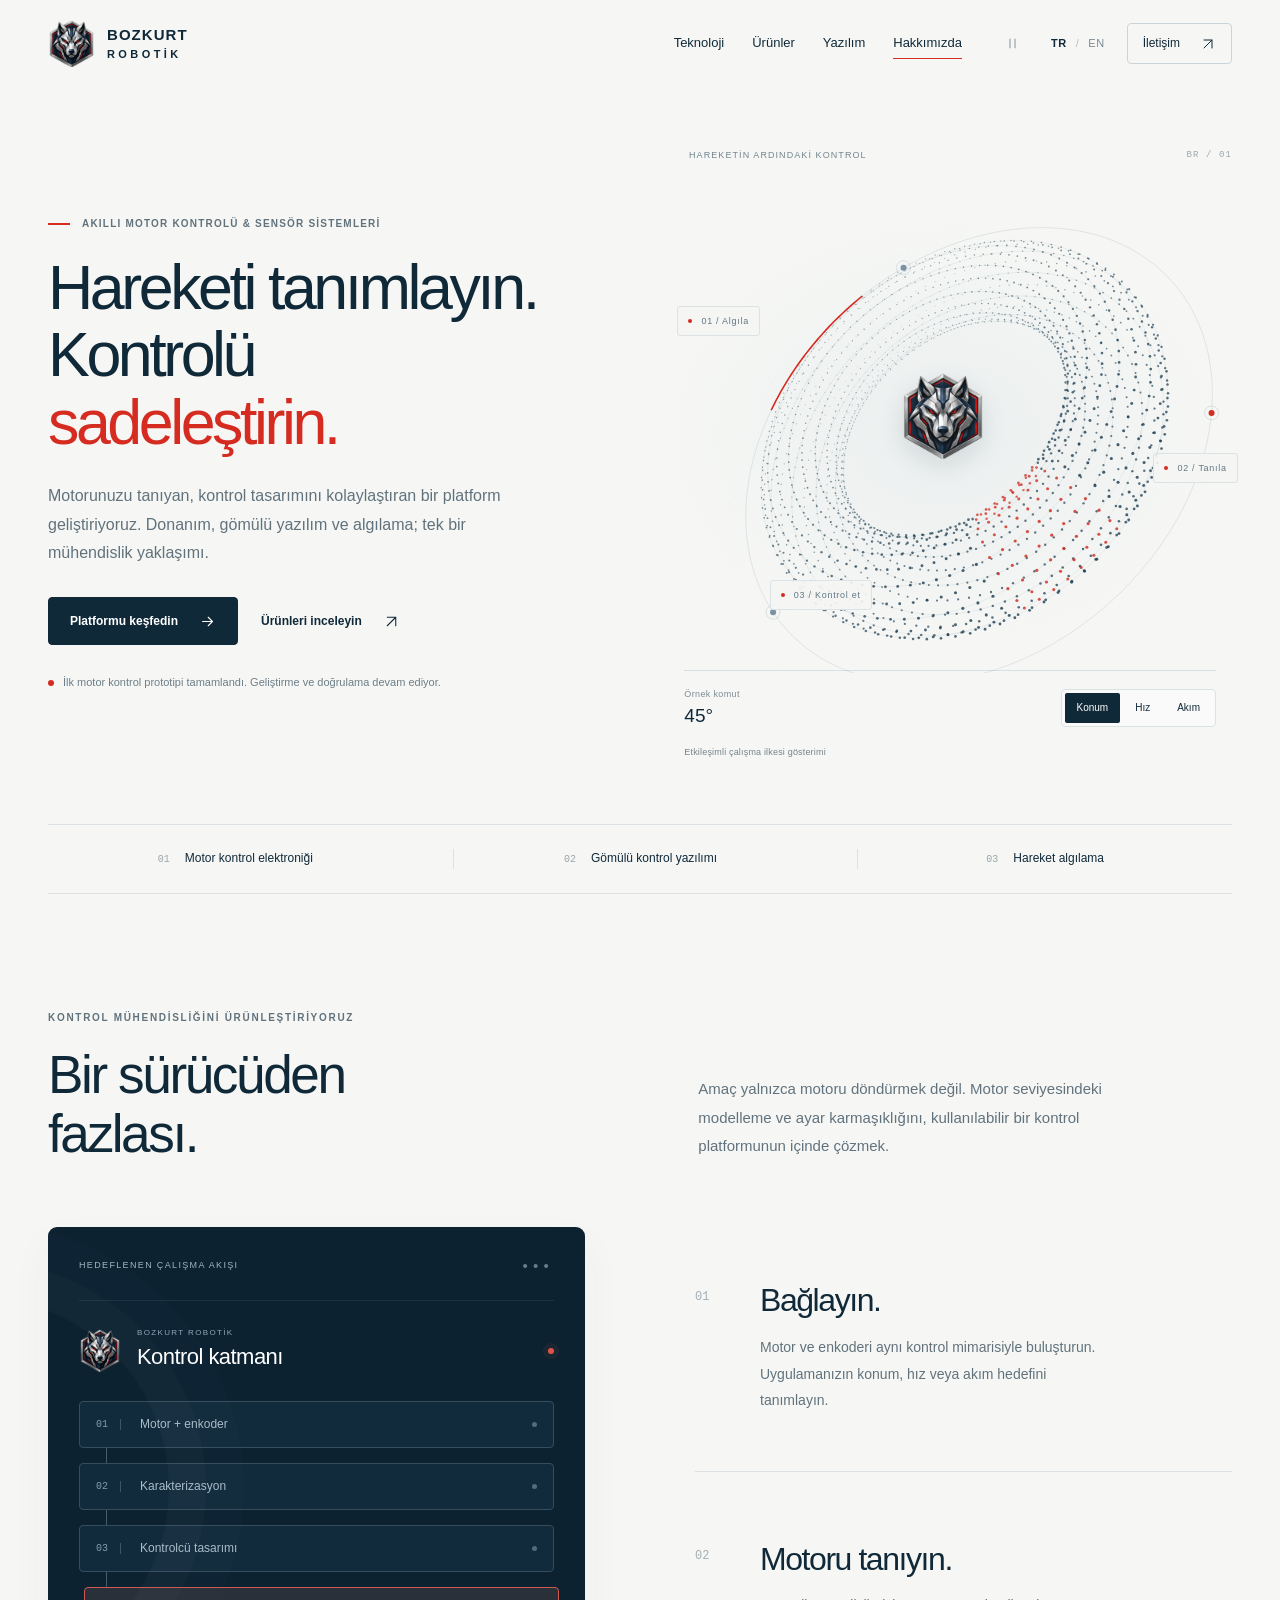
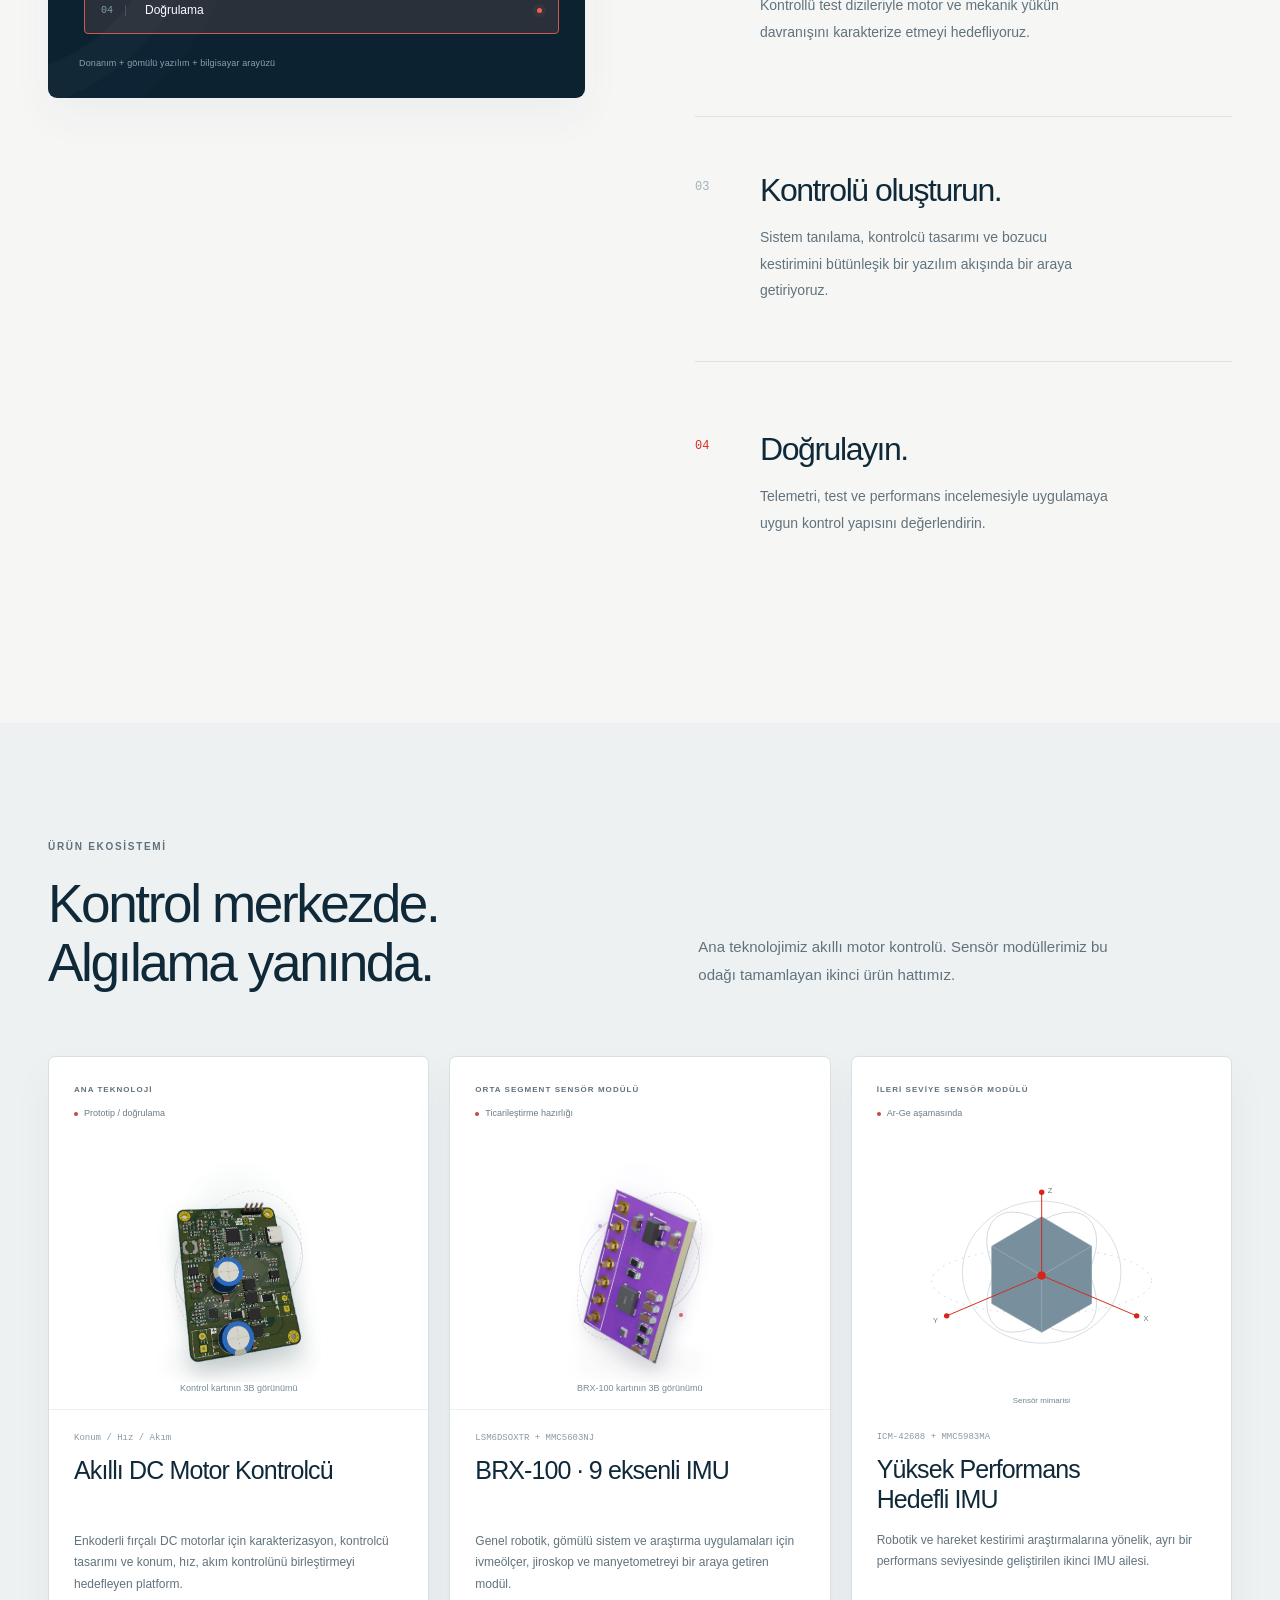
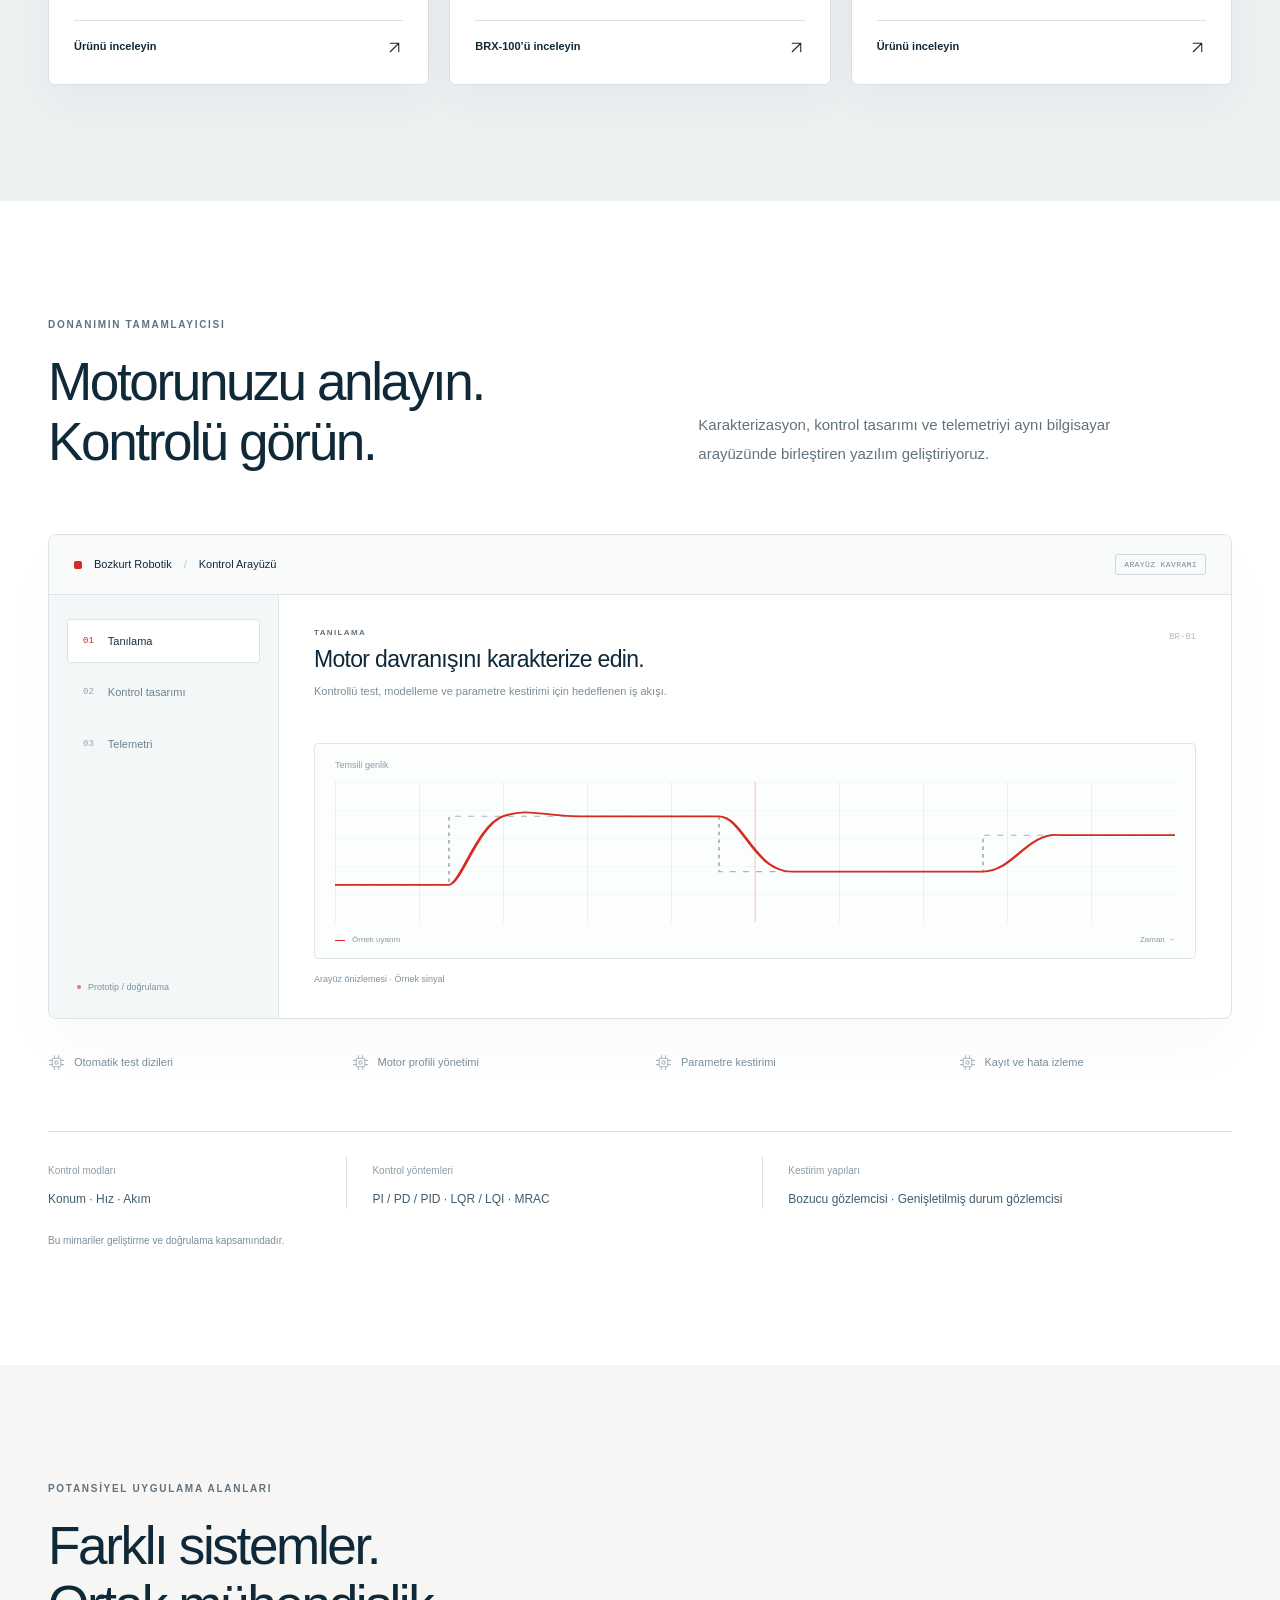
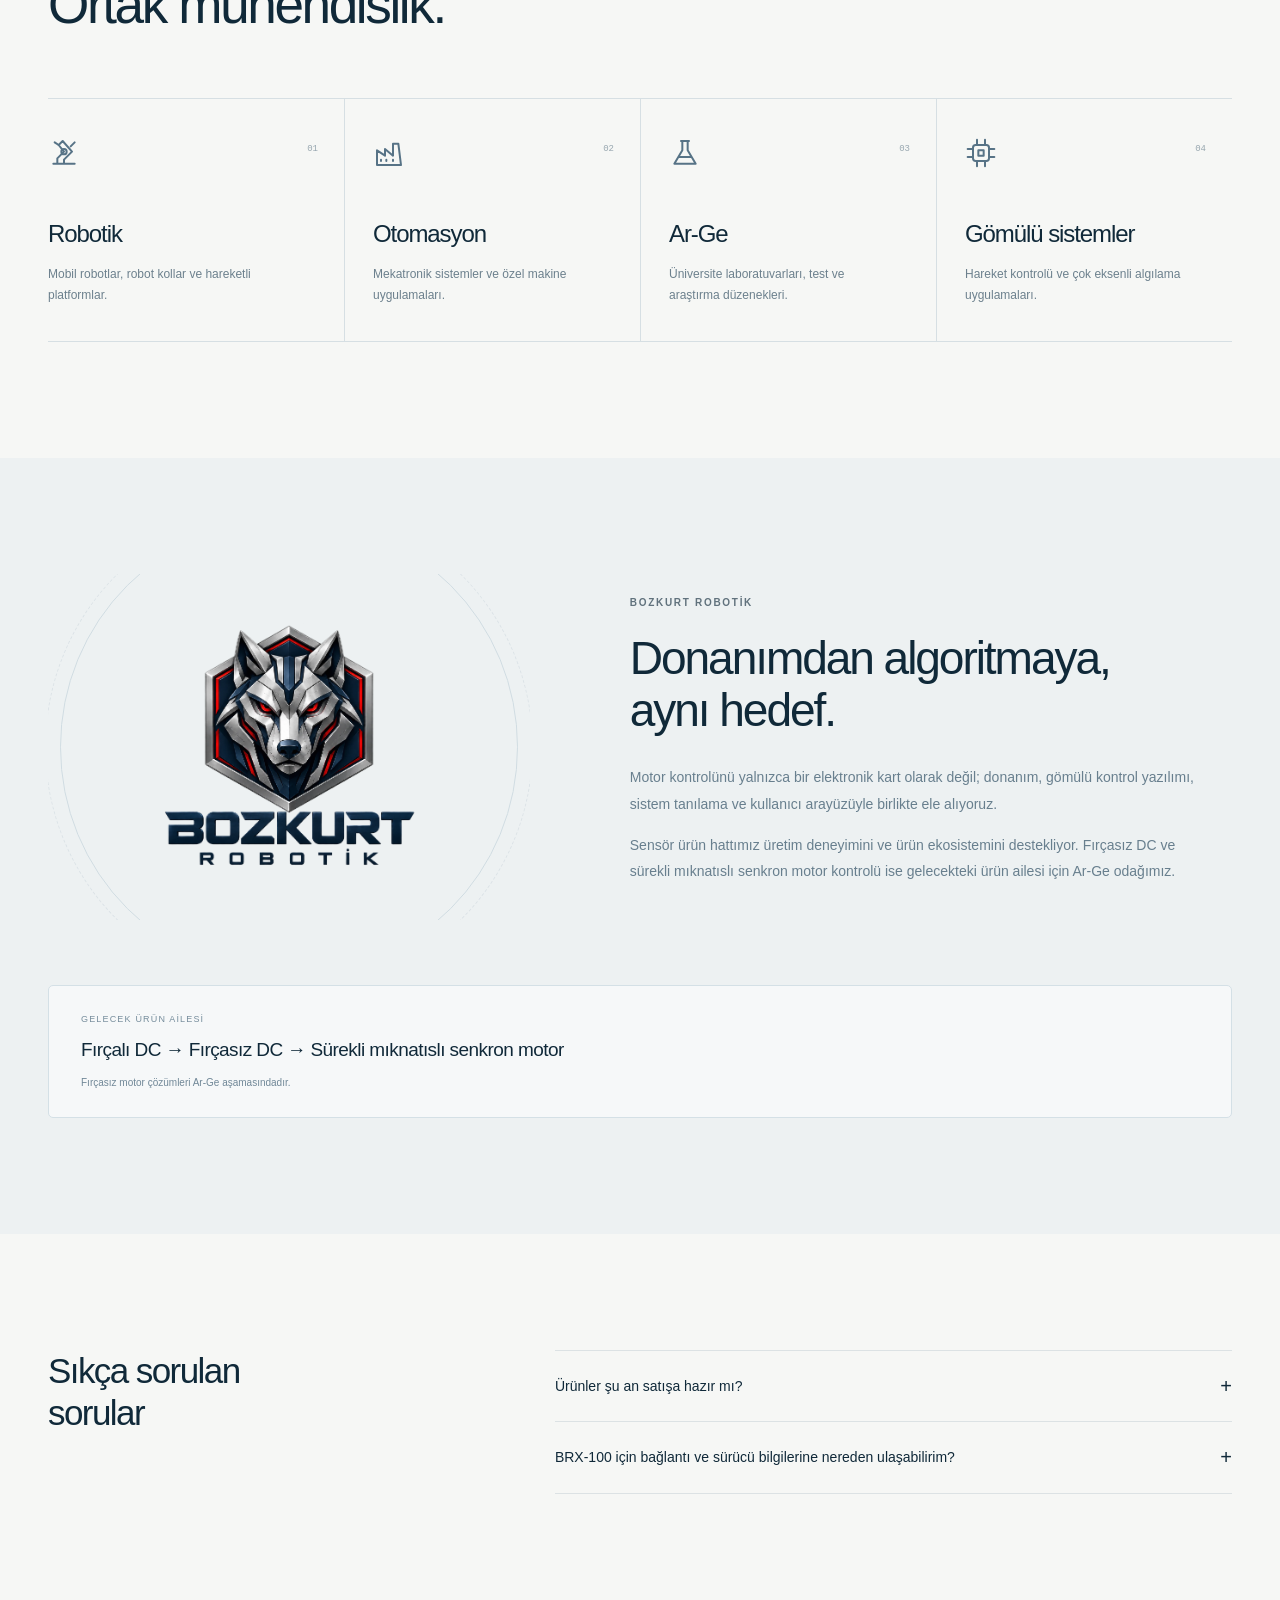
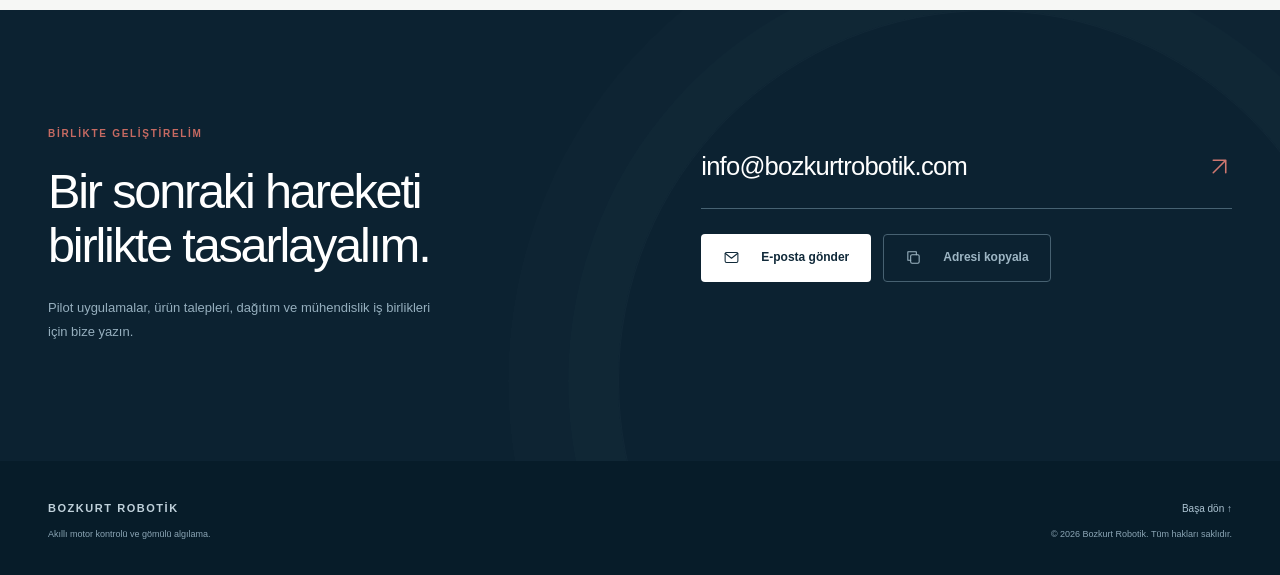
==== commit 56bd4849: "Refine BRX-100 product pages and publish Rev C datasheet" ====
--- a/index.html
+++ b/index.html
@@ -3,7 +3,7 @@
 <head>
 <meta charset="utf-8"><meta name="viewport" content="width=device-width,initial-scale=1">
 <title>Bozkurt Robotik | Akıllı Motor Kontrolü ve Sensör Sistemleri</title><meta name="description" content="Motor karakterizasyonu, gömülü kontrol yazılımı ve 9 serbestlik dereceli sensör modülleri. Bozkurt Robotik’in geliştirdiği motor kontrol platformunu keşfedin.">
-<meta name="site-version" content="3.6.0"><meta name="theme-color" content="#f6f7f5">
+<meta name="site-version" content="3.8.0"><meta name="theme-color" content="#f6f7f5">
 <link rel="canonical" href="https://bozkurtrobotik.com/">
 <link rel="alternate" hreflang="tr" href="https://bozkurtrobotik.com/"><link rel="alternate" hreflang="en" href="https://bozkurtrobotik.com/en/"><link rel="alternate" hreflang="x-default" href="https://bozkurtrobotik.com/">
 <meta property="og:type" content="website"><meta property="og:site_name" content="Bozkurt Robotik"><meta property="og:locale" content="tr_TR">
@@ -11,7 +11,7 @@
 <meta property="og:image" content="https://bozkurtrobotik.com/assets/bozkurt-robotik-logo.png">
 <link rel="icon" href="assets/favicon.png" type="image/png">
 <link rel="stylesheet" href="styles-1952df4e5c37.css">
-<link rel="stylesheet" href="brx-100.css">
+<link rel="stylesheet" href="brx-100.css?v=2">
 </head>
 <body>
 <a class="skip-link" href="#main">İçeriğe geç</a>
@@ -50,7 +50,7 @@
      <div class="orbit-label label-three"><i></i>03 / Kontrol et</div>
     </div>
     <div class="scene-console"><div><span>Örnek komut</span><strong id="mode-value">45°</strong></div><div class="mode-selector" role="group" aria-label="Görsel kontrol modu"><button type="button" class="mode-button active" data-mode="0" aria-pressed="true">Konum</button><button type="button" class="mode-button " data-mode="1" aria-pressed="false">Hız</button><button type="button" class="mode-button " data-mode="2" aria-pressed="false">Akım</button></div></div>
-    <p class="concept-caption">Etkileşimli kavram görseli · Gerçek ürün ölçümü değildir</p>
+    <p class="concept-caption">Etkileşimli çalışma ilkesi gösterimi</p>
    </div>
   </div>
   <div class="wrap capability-strip"><div><span>01</span>Motor kontrol elektroniği</div><div><span>02</span>Gömülü kontrol yazılımı</div><div><span>03</span>Hareket algılama</div></div>
@@ -64,7 +64,7 @@
      <div class="flow-core"><img src="assets/bozkurt-amblem.webp" width="50" height="56" alt=""><div><small>BOZKURT ROBOTİK</small><strong>Kontrol katmanı</strong></div><span class="live-dot"></span></div>
      <div class="flow-chain"><div class="flow-node is-active" data-node="0"><span>01</span><strong>Motor + enkoder</strong><i aria-hidden="true"></i></div><div class="flow-node " data-node="1"><span>02</span><strong>Karakterizasyon</strong><i aria-hidden="true"></i></div><div class="flow-node " data-node="2"><span>03</span><strong>Kontrolcü tasarımı</strong><i aria-hidden="true"></i></div><div class="flow-node " data-node="3"><span>04</span><strong>Doğrulama</strong><i aria-hidden="true"></i></div></div>
      <p class="flow-footer">Donanım + gömülü yazılım + bilgisayar arayüzü</p>
-    </div><div class="target-note"><strong>15–20 dk</strong><div><span>Hedeflenen kurulum deneyimi</span><p>Karakterizasyon ve kontrol oluşturma için geliştirme hedefidir; doğrulanmış ürün süresi değildir.</p></div></div></div>
+    </div></div>
     <div class="story-steps"><article class="story-step" data-step="0" data-reveal><div class="step-number">01</div><div><h3>Bağlayın.</h3><p>Motor ve enkoderi aynı kontrol mimarisiyle buluşturun. Uygulamanızın konum, hız veya akım hedefini tanımlayın.</p></div></article><article class="story-step" data-step="1" data-reveal><div class="step-number">02</div><div><h3>Motoru tanıyın.</h3><p>Kontrollü test dizileriyle motor ve mekanik yükün davranışını karakterize etmeyi hedefliyoruz.</p></div></article><article class="story-step" data-step="2" data-reveal><div class="step-number">03</div><div><h3>Kontrolü oluşturun.</h3><p>Sistem tanılama, kontrolcü tasarımı ve bozucu kestirimini bütünleşik bir yazılım akışında bir araya getiriyoruz.</p></div></article><article class="story-step" data-step="3" data-reveal><div class="step-number">04</div><div><h3>Doğrulayın.</h3><p>Telemetri, test ve performans incelemesiyle uygulamaya uygun kontrol yapısını değerlendirin.</p></div></article></div>
    </div>
   </div>
@@ -88,12 +88,12 @@
       <span class="motor-product-beacon motor-beacon-right" aria-hidden="true"></span>
       <span class="motor-product-scan" aria-hidden="true"></span>
     </div>
-    <span class="art-caption">Kontrol kartının 3B tasarım render’ı · Fotoğraf değildir</span>
+    <span class="art-caption">Kontrol kartının 3B görünümü</span>
    </div>
    <div class="product-copy"><span class="technical-code">Konum / Hız / Akım</span><h3>Akıllı DC Motor Kontrolcü</h3><p>Enkoderli fırçalı DC motorlar için karakterizasyon, kontrolcü tasarımı ve konum, hız, akım kontrolünü birleştirmeyi hedefleyen platform.</p>
    <button type="button" class="text-link" data-product="0">Ürünü inceleyin<svg class="icon " viewBox="0 0 24 24" fill="none" stroke="currentColor" stroke-width="1.5" stroke-linecap="round" stroke-linejoin="round" aria-hidden="true"><path d="M6 18 18 6M6 6h12v12"/></svg></button></div></article><article class="product-card product-1" id="sensors" data-reveal><a class="product-card-link" href="brx-100.html" aria-labelledby="brx-100-title">
    <div class="product-top"><span class="eyebrow">ORTA SEGMENT SENSÖR MODÜLÜ</span><span class="status-chip"><i></i>Ticarileştirme hazırlığı</span></div>
-   <div class="product-art product-art-render"><div class="imu-visual" role="img" aria-label="Bozkurt Robotik standart 9 serbestlik dereceli IMU modülünün üç boyutlu ürün render'ı">
+   <div class="product-art product-art-render"><div class="imu-visual" role="img" aria-label="BRX-100 sensör kartının 3B görünümü">
       <span class="imu-glow" aria-hidden="true"></span>
       <span class="imu-orbit imu-orbit-1" aria-hidden="true"></span>
       <span class="imu-orbit imu-orbit-2" aria-hidden="true"></span>
@@ -104,7 +104,7 @@
       </picture></span></span>
       <span class="imu-spark imu-spark-1" aria-hidden="true"></span>
       <span class="imu-spark imu-spark-2" aria-hidden="true"></span>
-    </div><span class="art-caption">Ürünün 3B render'ı · Fotoğraf değildir</span></div>
+    </div><span class="art-caption">BRX-100 kartının 3B görünümü</span></div>
    <div class="product-copy"><span class="technical-code">LSM6DSOXTR + MMC5603NJ</span><h3 id="brx-100-title">BRX-100 · 9 eksenli IMU</h3><p>Genel robotik, gömülü sistem ve araştırma uygulamaları için ivmeölçer, jiroskop ve manyetometreyi bir araya getiren modül.</p>
    <span class="text-link">BRX-100’ü inceleyin<svg class="icon " viewBox="0 0 24 24" fill="none" stroke="currentColor" stroke-width="1.5" stroke-linecap="round" stroke-linejoin="round" aria-hidden="true"><path d="M6 18 18 6M6 6h12v12"/></svg></span></div></a></article><article class="product-card product-2" id="advanced-imu" data-reveal>
    <div class="product-top"><span class="eyebrow">İLERİ SEVİYE SENSÖR MODÜLÜ</span><span class="status-chip"><i></i>Ar-Ge aşamasında</span></div>
@@ -118,7 +118,7 @@
  <path d="M240 153V31M240 153l139 59M240 153l-139 59" stroke="#d6261c" stroke-width="1.4"/>
  <circle cx="240" cy="153" r="6" fill="#d6261c"/><circle cx="240" cy="31" r="4" fill="#d6261c"/><circle cx="379" cy="212" r="4" fill="#d6261c"/><circle cx="101" cy="212" r="4" fill="#d6261c"/>
  <g fill="#6b7a84" font-size="11" font-family="sans-serif"><text x="249" y="32">Z</text><text x="389" y="220">X</text><text x="81" y="223">Y</text></g>
- </svg><span class="art-caption">Mimari gösterim · Ürün fotoğrafı değildir</span></div>
+ </svg><span class="art-caption">Sensör mimarisi</span></div>
    <div class="product-copy"><span class="technical-code">ICM-42688 + MMC5983MA</span><h3>Yüksek Performans Hedefli IMU</h3><p>Robotik ve hareket kestirimi araştırmalarına yönelik, ayrı bir performans seviyesinde geliştirilen ikinci IMU ailesi.</p>
    <button type="button" class="text-link" data-product="2">Ürünü inceleyin<svg class="icon " viewBox="0 0 24 24" fill="none" stroke="currentColor" stroke-width="1.5" stroke-linecap="round" stroke-linejoin="round" aria-hidden="true"><path d="M6 18 18 6M6 6h12v12"/></svg></button></div></article></div>
   </div>
@@ -133,8 +133,8 @@
      <div class="studio-panel" id="studio-panel" role="tabpanel" aria-labelledby="tab-0">
       <div class="studio-copy"><div><p class="eyebrow" id="studio-label">Tanılama</p><h3 id="studio-title">Motor davranışını karakterize edin.</h3></div><span class="studio-key">BR-01</span></div>
       <p id="studio-note">Kontrollü test, modelleme ve parametre kestirimi için hedeflenen iş akışı.</p>
-      <div class="chart-wrap"><div class="chart-y">Temsili genlik</div><svg class="telemetry-chart" viewBox="0 0 700 200" preserveAspectRatio="none" role="img" aria-label="Gösterim amaçlı arayüz; çalışan ürün ekranı değildir."><defs><pattern id="chart-grid" width="70" height="40" patternUnits="userSpaceOnUse"><path d="M70 0H0V40" fill="none" stroke="#dfe5e7" stroke-width="1"/></pattern></defs><rect width="700" height="200" fill="url(#chart-grid)"/><path id="chart-reference" d="M0 147H95V49H320V128H540V76H700" stroke="#a7b4bc" stroke-width="1.5" stroke-dasharray="5 6" fill="none"/><path id="chart-signal" d="M0 147H95C105 145 119 62 140 49S173 49 203 49H320C340 49 350 132 383 128H540C565 128 577 71 604 76H700" fill="none" stroke="#d62c20" stroke-width="2.5" stroke-linejoin="round"/><line class="chart-scanner" x1="350" y1="0" x2="350" y2="200" stroke="#d62c20" opacity=".16"/></svg><div class="chart-bottom"><span><i></i><b id="chart-label">Örnek uyarım</b></span><span>Zaman →</span></div></div>
-      <p class="chart-disclaimer">Gösterim amaçlı arayüz; çalışan ürün ekranı değildir.</p>
+      <div class="chart-wrap"><div class="chart-y">Temsili genlik</div><svg class="telemetry-chart" viewBox="0 0 700 200" preserveAspectRatio="none" role="img" aria-label="Arayüz önizlemesi · Örnek sinyal"><defs><pattern id="chart-grid" width="70" height="40" patternUnits="userSpaceOnUse"><path d="M70 0H0V40" fill="none" stroke="#dfe5e7" stroke-width="1"/></pattern></defs><rect width="700" height="200" fill="url(#chart-grid)"/><path id="chart-reference" d="M0 147H95V49H320V128H540V76H700" stroke="#a7b4bc" stroke-width="1.5" stroke-dasharray="5 6" fill="none"/><path id="chart-signal" d="M0 147H95C105 145 119 62 140 49S173 49 203 49H320C340 49 350 132 383 128H540C565 128 577 71 604 76H700" fill="none" stroke="#d62c20" stroke-width="2.5" stroke-linejoin="round"/><line class="chart-scanner" x1="350" y1="0" x2="350" y2="200" stroke="#d62c20" opacity=".16"/></svg><div class="chart-bottom"><span><i></i><b id="chart-label">Örnek uyarım</b></span><span>Zaman →</span></div></div>
+      <p class="chart-disclaimer">Arayüz önizlemesi · Örnek sinyal</p>
      </div>
     </div>
    </div>
@@ -149,10 +149,10 @@
  <section class="about section" id="about"><div class="wrap">
   <div class="about-grid"><div class="about-brand" data-reveal><div class="brand-orbit"></div><img src="assets/bozkurt-robotik-logo.webp" width="320" height="310" alt="Bozkurt Robotik" loading="lazy"></div>
    <div class="about-copy" data-reveal><p class="eyebrow">BOZKURT ROBOTİK</p><h2>Donanımdan algoritmaya,<br>aynı hedef.</h2><p>Motor kontrolünü yalnızca bir elektronik kart olarak değil; donanım, gömülü kontrol yazılımı, sistem tanılama ve kullanıcı arayüzüyle birlikte ele alıyoruz.</p><p>Sensör ürün hattımız üretim deneyimini ve ürün ekosistemini destekliyor. Fırçasız DC ve sürekli mıknatıslı senkron motor kontrolü ise gelecekteki ürün ailesi için Ar-Ge odağımız.</p></div></div>
-  <div class="future-family" data-reveal><span>Gelecek ürün ailesi</span><strong>Fırçalı DC → Fırçasız DC → Sürekli mıknatıslı senkron motor</strong><p>Fırçasız motor çözümleri Ar-Ge aşamasındadır; satışa hazır ürün değildir.</p></div>
+  <div class="future-family" data-reveal><span>Gelecek ürün ailesi</span><strong>Fırçalı DC → Fırçasız DC → Sürekli mıknatıslı senkron motor</strong><p>Fırçasız motor çözümleri Ar-Ge aşamasındadır.</p></div>
 
  </div></section>
- <section class="faq section"><div class="wrap faq-grid"><h2 data-reveal>Birkaç önemli ayrıntı.</h2><div class="faq-list" data-reveal><details><summary>Ürünler şu an satışa hazır mı?<span aria-hidden="true">+</span></summary><p>DC motor kontrolcüde ilk prototip tamamlandı; revizyon ve doğrulama sürüyor. BRX-100 ticarileştirme hazırlığında, ileri seviye IMU ise Ar-Ge aşamasında. Güncel tedarik durumu için iletişime geçin.</p></details><details><summary>IMU üzerinde hazır yönelim kestirimi var mı?<span aria-hidden="true">+</span></summary><p>Burada tanıtılan sensör mimarisi ivme, açısal hız ve manyetik alan ölçümüne yöneliktir. Kart üzerinde doğrulanmış bir sensör füzyonu ya da navigasyon performansı iddiası sunmuyoruz.</p></details><details><summary>Bilgisayar arayüzündeki grafikler gerçek ölçüm mü?<span aria-hidden="true">+</span></summary><p>Hayır. Sitedeki animasyonlar, çizimler ve arayüzler çalışma yaklaşımını anlatan kavram gösterimleridir. Gerçek ürün fotoğrafı veya test sonucu yerine kullanılmaz.</p></details></div></div></section>
+ <section class="faq section"><div class="wrap faq-grid"><h2 data-reveal>Sıkça sorulan sorular</h2><div class="faq-list" data-reveal><details><summary>Ürünler şu an satışa hazır mı?<span aria-hidden="true">+</span></summary><p>DC motor kontrolcüde ilk prototip tamamlandı; revizyon ve doğrulama sürüyor. BRX-100 ticarileştirme hazırlığında, ileri seviye IMU ise Ar-Ge aşamasında. Güncel tedarik durumu için iletişime geçin.</p></details><details><summary>BRX-100 için bağlantı ve sürücü bilgilerine nereden ulaşabilirim?<span aria-hidden="true">+</span></summary><p><a href="brx-100.html#imu-resources">BRX-100 ürün sayfasında</a> pin dizilimi, besleme, veri sayfası ve platforma özel yazılım paketleri yer alır.</p></details></div></div></section>
  <section class="contact section" id="contact"><div class="wrap contact-grid">
   <div data-reveal><p class="eyebrow">BİRLİKTE GELİŞTİRELİM</p><h2>Bir sonraki hareketi<br>birlikte tasarlayalım.</h2><p>Pilot uygulamalar, ürün talepleri, dağıtım ve mühendislik iş birlikleri için bize yazın.</p></div>
   <div class="contact-actions" data-reveal><a class="email-address" href="mailto:info@bozkurtrobotik.com?subject=Bozkurt%20Robotik%20%E2%80%94%20%C3%9Cr%C3%BCn%20ve%20i%C5%9F%20birli%C4%9Fi%20talebi">info@bozkurtrobotik.com<svg class="icon " viewBox="0 0 24 24" fill="none" stroke="currentColor" stroke-width="1.5" stroke-linecap="round" stroke-linejoin="round" aria-hidden="true"><path d="M6 18 18 6M6 6h12v12"/></svg></a>
@@ -161,5 +161,5 @@
 </main>
 <footer><div class="wrap footer-inner"><div><strong>BOZKURT ROBOTİK</strong><p>Akıllı motor kontrolü ve gömülü algılama.</p></div><div class="footer-right"><a href="#top">Başa dön ↑</a><p>© <span data-year>2026</span> Bozkurt Robotik. Tüm hakları saklıdır.</p></div></div></footer>
 <dialog class="product-dialog" aria-labelledby="dialog-title"><div class="dialog-inner"><button type="button" class="dialog-close" aria-label="Kapat"><svg class="icon " viewBox="0 0 24 24" fill="none" stroke="currentColor" stroke-width="1.5" stroke-linecap="round" stroke-linejoin="round" aria-hidden="true"><path d="m6 6 12 12M18 6 6 18"/></svg></button><p class="eyebrow" id="dialog-label"></p><h2 id="dialog-title"></h2><p class="dialog-status"></p><p class="dialog-description"></p><div class="dialog-spec"></div><p class="dialog-caveat"></p><a class="button primary dialog-inquiry" href="mailto:info@bozkurtrobotik.com">Bu ürün hakkında yazın<svg class="icon " viewBox="0 0 24 24" fill="none" stroke="currentColor" stroke-width="1.5" stroke-linecap="round" stroke-linejoin="round" aria-hidden="true"><path d="M6 18 18 6M6 6h12v12"/></svg></a></div></dialog>
-<script src="script-558e20d3e2f1.js" defer></script>
+<script src="script-4e08e27733f7.js" defer></script>
 </body></html>
--- a/brx-100.css
+++ b/brx-100.css
@@ -12,16 +12,26 @@
 .brx-back { display: inline-block; color: var(--muted); margin-bottom: 24px; }
 .brx-back:hover { color: var(--red); }
 .brx-art { margin: 0; padding: 24px; text-align: center; background: #edf2f4; border: 1px solid var(--line); border-radius: 12px; }
-.brx-art img { width: auto; height: clamp(180px, 28vw, 320px); max-width: 100%; object-fit: contain; }
+.brx-art img { margin-inline: auto; width: auto; height: clamp(180px, 28vw, 320px); max-width: 100%; object-fit: contain; }
 .brx-art figcaption { color: var(--muted); font-size: 12px; margin-top: 12px; }
 .brx-specs { background: #fff; border-top: 1px solid var(--line); scroll-margin-top: 85px; }
-.brx-specs dl { margin: 24px 0; display: grid; grid-template-columns: repeat(2, minmax(0, 1fr)); gap: 12px; }
-.brx-specs dl > div { border: 1px solid var(--line); border-radius: 6px; padding: clamp(14px, 2.5vw, 24px); }
-.brx-specs dt { font-weight: 650; margin-bottom: 7px; }
-.brx-specs dd { margin: 0; color: var(--muted); line-height: 1.55; overflow-wrap: anywhere; }
+.brx-summary { display: flex; flex-wrap: wrap; gap: 12px 30px; margin: 0 0 26px; }
+.brx-summary dt { color: var(--muted); font-size: 12px; font-weight: 600; }
+.brx-summary dd { margin: 4px 0 0; font-size: 17px; font-weight: 650; }
+.brx-actions { display: flex; flex-wrap: wrap; gap: 10px; }
+.brx-actions .button { min-height: 44px; text-align: center; }
+.brx-spec-grid { display: grid; grid-template-columns: repeat(2, minmax(0, 1fr)); gap: 16px; margin: 24px 0; }
+.brx-spec-group { padding: clamp(16px, 2.5vw, 28px); border: 1px solid var(--line); border-radius: 8px; }
+.brx-spec-group h3 { margin: 0 0 10px; font-size: 21px; font-weight: 650; }
+.brx-spec-group dl { margin: 0; }
+.brx-spec-group dl > div { padding: 9px 0; border-bottom: 1px solid var(--line); }
+.brx-spec-group dl > div:last-child { padding-bottom: 0; border-bottom: 0; }
+.brx-spec-group dt { font-size: 13px; font-weight: 650; }
+.brx-spec-group dd { margin: 2px 0 0; color: var(--muted); font-size: 14px; overflow-wrap: anywhere; }
+.faq-list p a { color: var(--ink); text-decoration: underline; text-underline-offset: .15em; }
 .brx-spec-note { color: var(--muted); max-width: 76ch; line-height: 1.65; }
 
 @media (max-width: 700px) {
   .brx-hero .wrap { grid-template-columns: 1fr; }
-  .brx-specs dl { grid-template-columns: 1fr; }
+  .brx-spec-grid { grid-template-columns: 1fr; }
 }
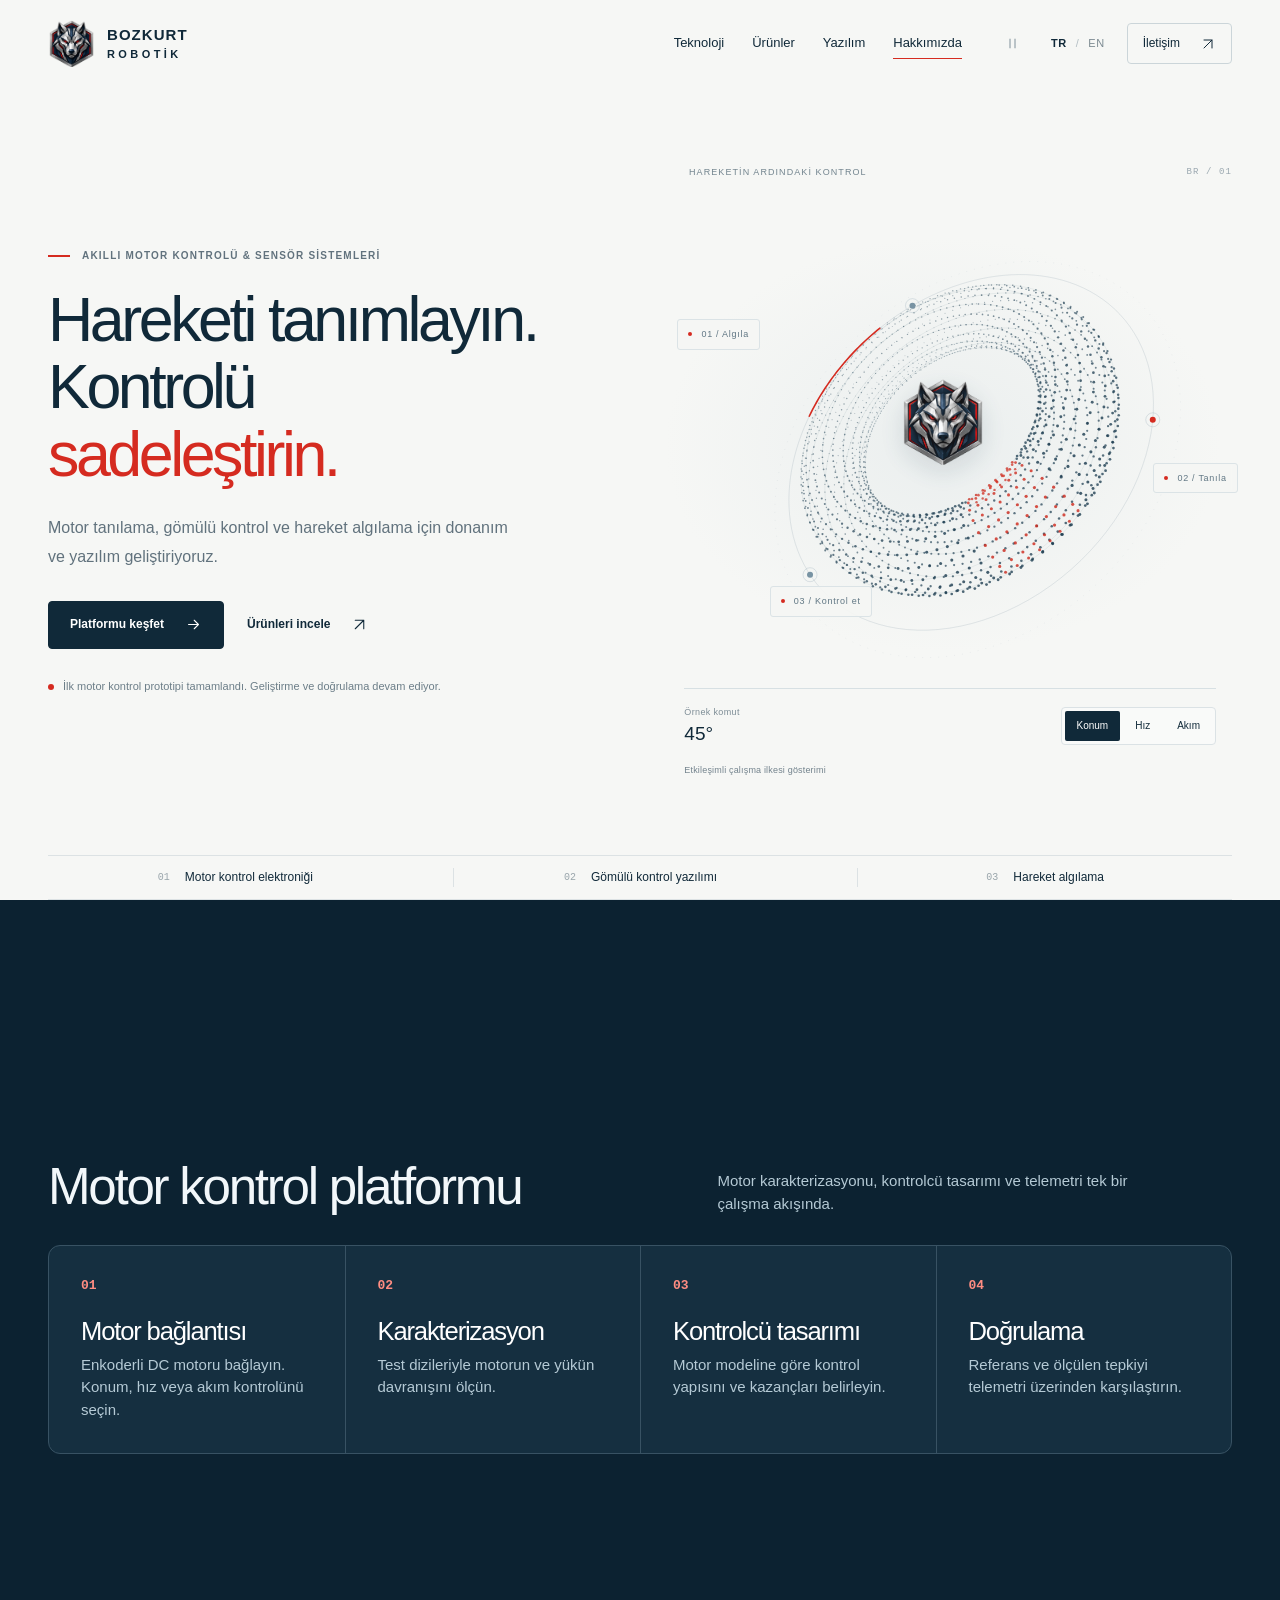
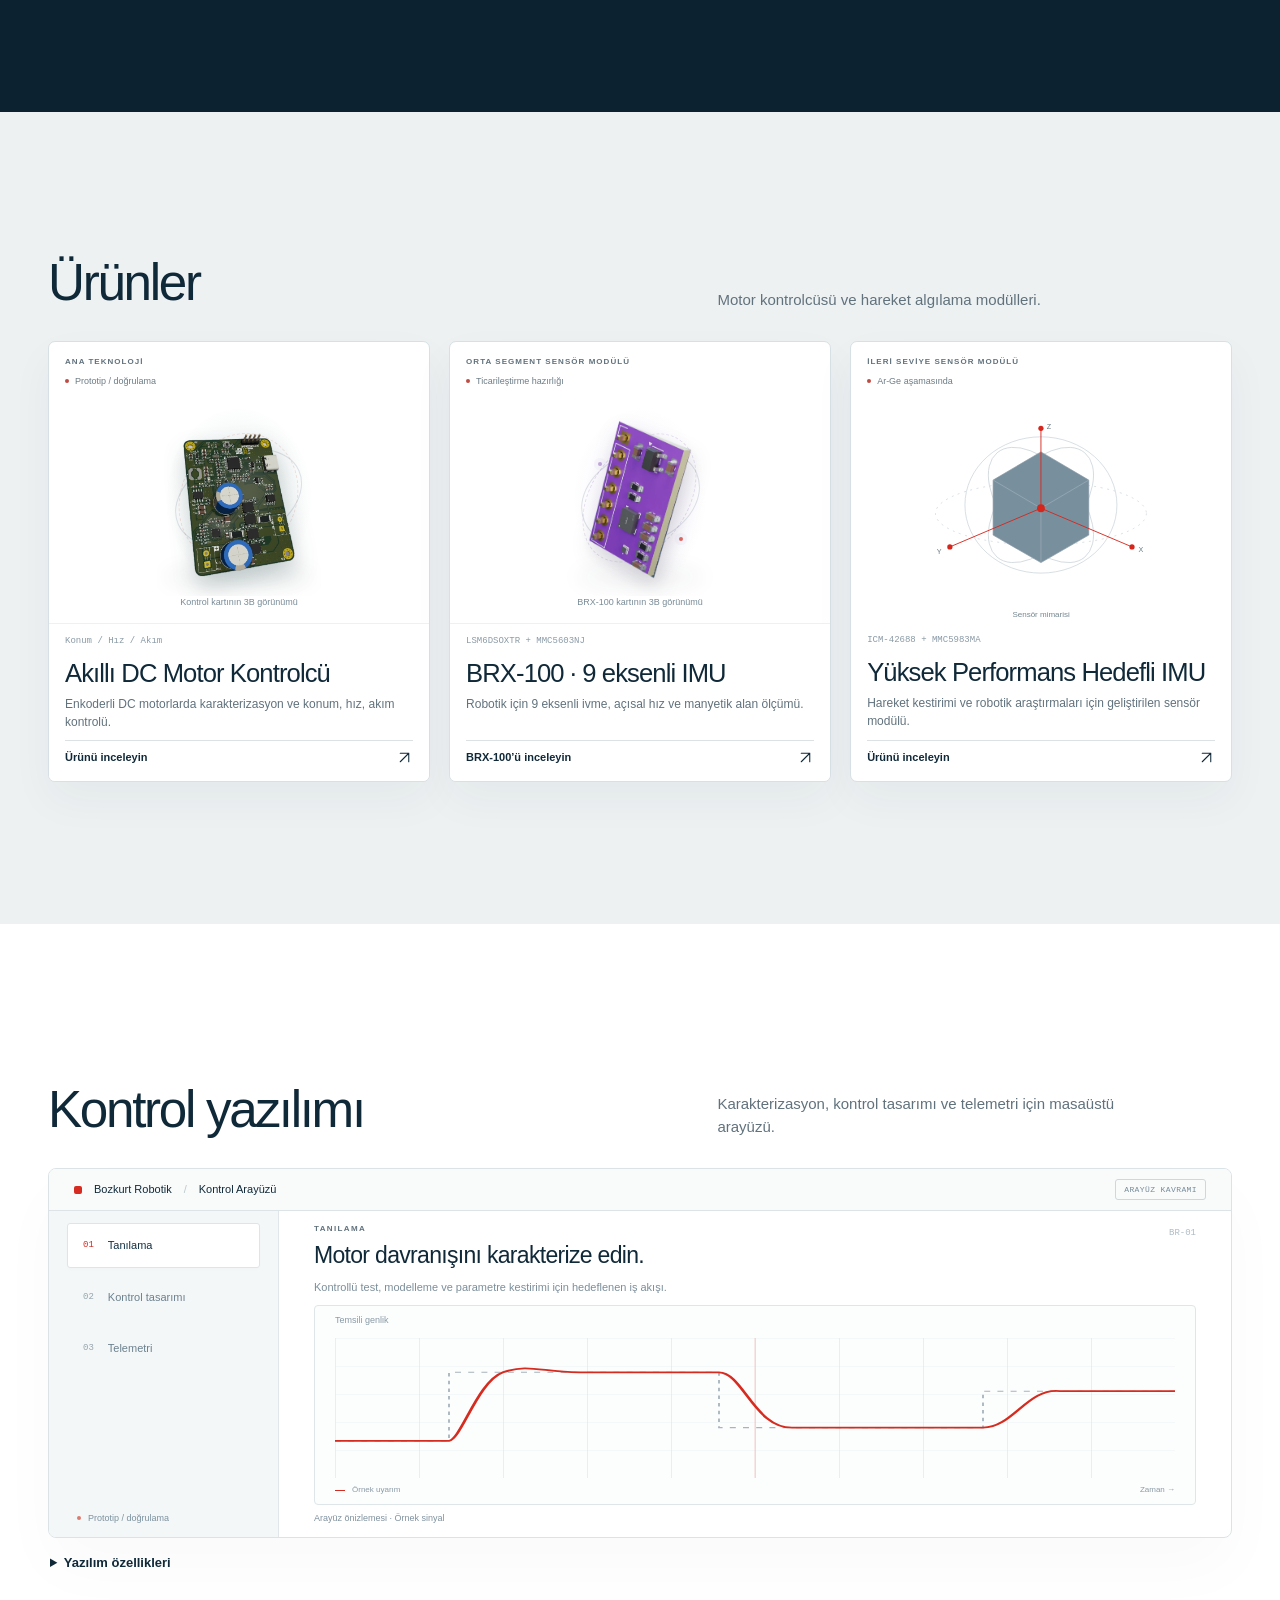
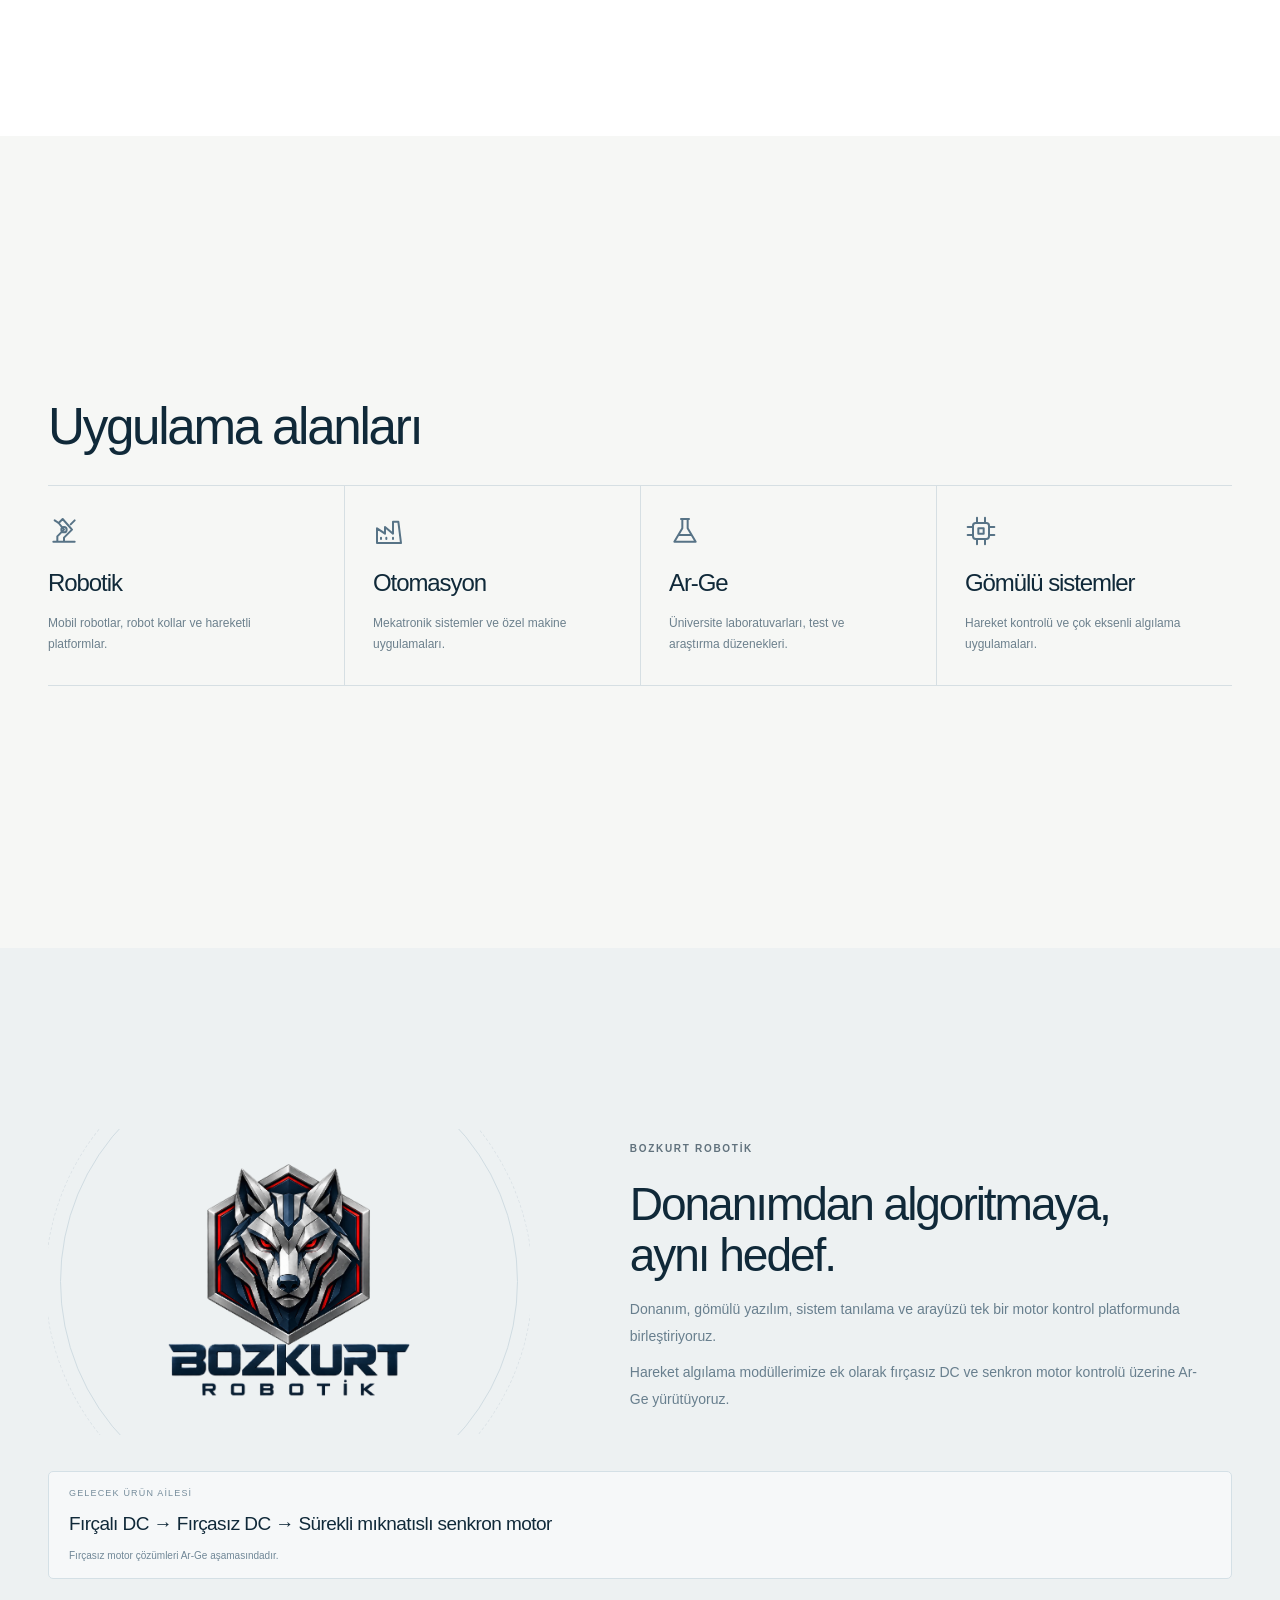
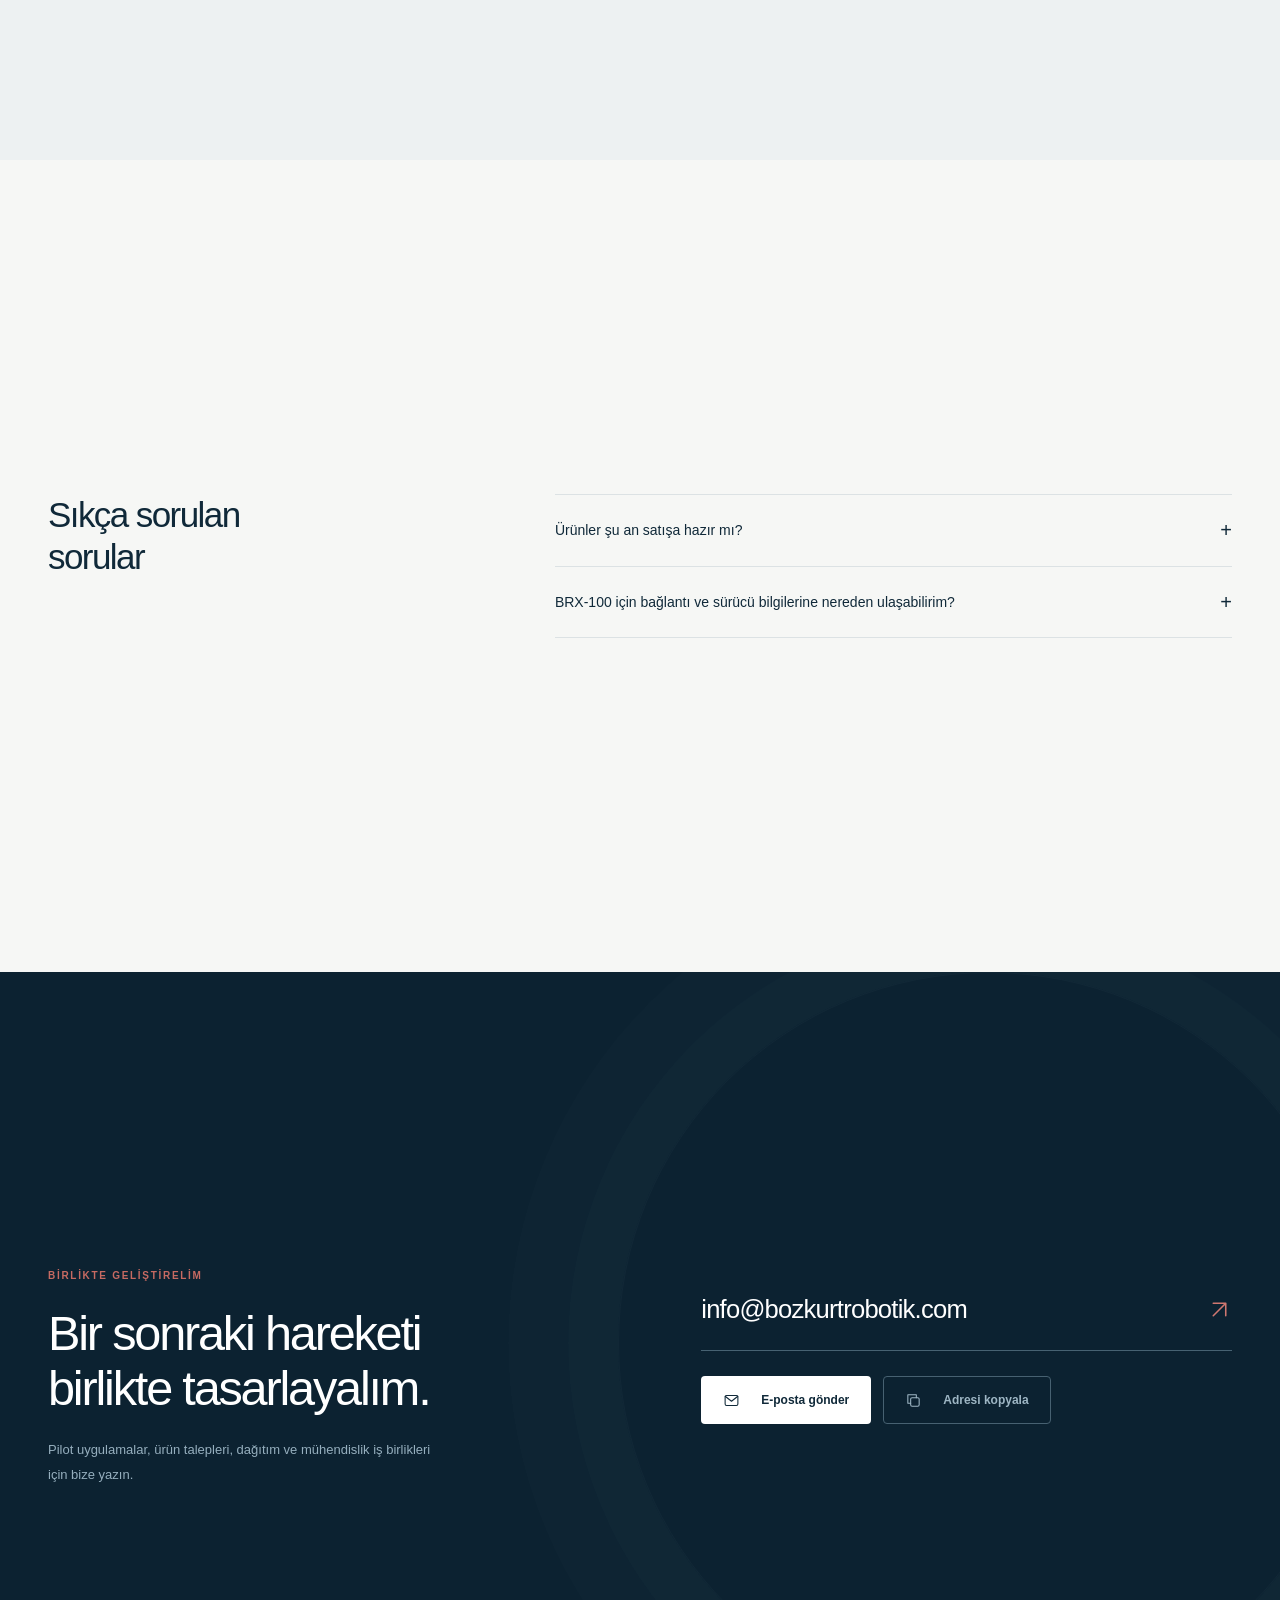
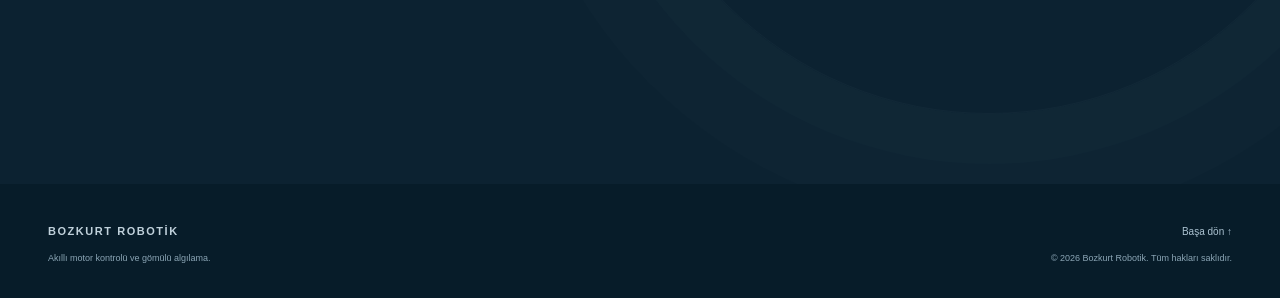
==== commit ac041e8b: "Fit homepage sections in the viewport and redesign the technology workflow" ====
--- a/index.html
+++ b/index.html
@@ -1,5 +1,5 @@
 <!doctype html>
-<html lang="tr">
+<html lang="tr" class="home-page">
 <head>
 <meta charset="utf-8"><meta name="viewport" content="width=device-width,initial-scale=1">
 <title>Bozkurt Robotik | Akıllı Motor Kontrolü ve Sensör Sistemleri</title><meta name="description" content="Motor karakterizasyonu, gömülü kontrol yazılımı ve 9 serbestlik dereceli sensör modülleri. Bozkurt Robotik’in geliştirdiği motor kontrol platformunu keşfedin.">
@@ -12,6 +12,7 @@
 <link rel="icon" href="assets/favicon.png" type="image/png">
 <link rel="stylesheet" href="styles-1952df4e5c37.css">
 <link rel="stylesheet" href="brx-100.css?v=2">
+<link rel="stylesheet" href="home-layout.css">
 </head>
 <body>
 <a class="skip-link" href="#main">İçeriğe geç</a>
@@ -35,8 +36,8 @@
    <div class="hero-copy">
     <p class="eyebrow hero-intro"><span class="red-line"></span>AKILLI MOTOR KONTROLÜ & SENSÖR SİSTEMLERİ</p>
     <h1><span class="title-line">Hareketi tanımlayın.</span><span class="title-line">Kontrolü</span><span class="title-line accent">sadeleştirin.</span></h1>
-    <p class="hero-description">Motorunuzu tanıyan, kontrol tasarımını kolaylaştıran bir platform geliştiriyoruz. Donanım, gömülü yazılım ve algılama; tek bir mühendislik yaklaşımı.</p>
-    <div class="hero-actions"><a href="#technology" class="button primary">Platformu keşfedin<svg class="icon " viewBox="0 0 24 24" fill="none" stroke="currentColor" stroke-width="1.5" stroke-linecap="round" stroke-linejoin="round" aria-hidden="true"><path d="M5 12h14M13 6l6 6-6 6"/></svg></a><a href="#products" class="button quiet">Ürünleri inceleyin<svg class="icon " viewBox="0 0 24 24" fill="none" stroke="currentColor" stroke-width="1.5" stroke-linecap="round" stroke-linejoin="round" aria-hidden="true"><path d="M6 18 18 6M6 6h12v12"/></svg></a></div>
+    <p class="hero-description">Motor tanılama, gömülü kontrol ve hareket algılama için donanım ve yazılım geliştiriyoruz.</p>
+    <div class="hero-actions"><a href="#technology" class="button primary">Platformu keşfet<svg class="icon " viewBox="0 0 24 24" fill="none" stroke="currentColor" stroke-width="1.5" stroke-linecap="round" stroke-linejoin="round" aria-hidden="true"><path d="M5 12h14M13 6l6 6-6 6"/></svg></a><a href="#products" class="button quiet">Ürünleri incele<svg class="icon " viewBox="0 0 24 24" fill="none" stroke="currentColor" stroke-width="1.5" stroke-linecap="round" stroke-linejoin="round" aria-hidden="true"><path d="M6 18 18 6M6 6h12v12"/></svg></a></div>
     <p class="development-note"><span></span>İlk motor kontrol prototipi tamamlandı. Geliştirme ve doğrulama devam ediyor.</p>
    </div>
    <div class="hero-scene" data-scene>
@@ -55,23 +56,39 @@
   </div>
   <div class="wrap capability-strip"><div><span>01</span>Motor kontrol elektroniği</div><div><span>02</span>Gömülü kontrol yazılımı</div><div><span>03</span>Hareket algılama</div></div>
  </section>
- <section class="technology section" id="technology">
+ <section class="technology section" id="technology" aria-labelledby="technology-title">
   <div class="wrap">
-   <div class="section-heading" data-reveal><div><p class="eyebrow">KONTROL MÜHENDİSLİĞİNİ ÜRÜNLEŞTİRİYORUZ</p><h2>Bir sürücüden<br>fazlası.</h2></div><p>Amaç yalnızca motoru döndürmek değil. Motor seviyesindeki modelleme ve ayar karmaşıklığını, kullanılabilir bir kontrol platformunun içinde çözmek.</p></div>
-   <div class="story-grid">
-    <div class="story-visual"><div class="flow-panel">
-     <div class="panel-top"><span>HEDEFLENEN ÇALIŞMA AKIŞI</span><span class="panel-dots" aria-hidden="true">•••</span></div>
-     <div class="flow-core"><img src="assets/bozkurt-amblem.webp" width="50" height="56" alt=""><div><small>BOZKURT ROBOTİK</small><strong>Kontrol katmanı</strong></div><span class="live-dot"></span></div>
-     <div class="flow-chain"><div class="flow-node is-active" data-node="0"><span>01</span><strong>Motor + enkoder</strong><i aria-hidden="true"></i></div><div class="flow-node " data-node="1"><span>02</span><strong>Karakterizasyon</strong><i aria-hidden="true"></i></div><div class="flow-node " data-node="2"><span>03</span><strong>Kontrolcü tasarımı</strong><i aria-hidden="true"></i></div><div class="flow-node " data-node="3"><span>04</span><strong>Doğrulama</strong><i aria-hidden="true"></i></div></div>
-     <p class="flow-footer">Donanım + gömülü yazılım + bilgisayar arayüzü</p>
-    </div></div>
-    <div class="story-steps"><article class="story-step" data-step="0" data-reveal><div class="step-number">01</div><div><h3>Bağlayın.</h3><p>Motor ve enkoderi aynı kontrol mimarisiyle buluşturun. Uygulamanızın konum, hız veya akım hedefini tanımlayın.</p></div></article><article class="story-step" data-step="1" data-reveal><div class="step-number">02</div><div><h3>Motoru tanıyın.</h3><p>Kontrollü test dizileriyle motor ve mekanik yükün davranışını karakterize etmeyi hedefliyoruz.</p></div></article><article class="story-step" data-step="2" data-reveal><div class="step-number">03</div><div><h3>Kontrolü oluşturun.</h3><p>Sistem tanılama, kontrolcü tasarımı ve bozucu kestirimini bütünleşik bir yazılım akışında bir araya getiriyoruz.</p></div></article><article class="story-step" data-step="3" data-reveal><div class="step-number">04</div><div><h3>Doğrulayın.</h3><p>Telemetri, test ve performans incelemesiyle uygulamaya uygun kontrol yapısını değerlendirin.</p></div></article></div>
+   <div class="section-heading">
+    <h2 id="technology-title">Motor kontrol platformu</h2>
+    <p>Motor karakterizasyonu, kontrolcü tasarımı ve telemetri tek bir çalışma akışında.</p>
    </div>
+   <ol class="workflow" role="list">
+    <li class="workflow-step">
+     <span class="workflow-number" aria-hidden="true">01</span>
+     <h3>Motor bağlantısı</h3>
+     <p>Enkoderli DC motoru bağlayın. Konum, hız veya akım kontrolünü seçin.</p>
+    </li>
+    <li class="workflow-step">
+     <span class="workflow-number" aria-hidden="true">02</span>
+     <h3>Karakterizasyon</h3>
+     <p>Test dizileriyle motorun ve yükün davranışını ölçün.</p>
+    </li>
+    <li class="workflow-step">
+     <span class="workflow-number" aria-hidden="true">03</span>
+     <h3>Kontrolcü tasarımı</h3>
+     <p>Motor modeline göre kontrol yapısını ve kazançları belirleyin.</p>
+    </li>
+    <li class="workflow-step">
+     <span class="workflow-number" aria-hidden="true">04</span>
+     <h3>Doğrulama</h3>
+     <p>Referans ve ölçülen tepkiyi telemetri üzerinden karşılaştırın.</p>
+    </li>
+   </ol>
   </div>
  </section>
  <section class="portfolio section" id="products">
   <div class="wrap">
-   <div class="section-heading" data-reveal><div><p class="eyebrow">ÜRÜN EKOSİSTEMİ</p><h2>Kontrol merkezde.<br>Algılama yanında.</h2></div><p>Ana teknolojimiz akıllı motor kontrolü. Sensör modüllerimiz bu odağı tamamlayan ikinci ürün hattımız.</p></div>
+   <div class="section-heading"><h2 id="products-title">Ürünler</h2><p>Motor kontrolcüsü ve hareket algılama modülleri.</p></div>
    <div class="product-grid"><article class="product-card product-0" id="motor-control" data-reveal>
    <div class="product-top"><span class="eyebrow">ANA TEKNOLOJİ</span><span class="status-chip"><i></i>Prototip / doğrulama</span></div>
    <div class="product-art product-art-render">
@@ -82,7 +99,7 @@
       <span class="motor-product-shadow" aria-hidden="true"></span>
       <span class="motor-product-tilt" aria-hidden="true"><span class="motor-product-float"><picture>
         <source srcset="assets/motor-controller-render-v36.webp" type="image/webp">
-        <img class="motor-board" src="assets/motor-controller-render-v36.png" alt="" width="403" height="503" loading="lazy" decoding="async">
+        <img class="motor-board" src="assets/motor-controller-render-v36.png" alt="" width="403" height="503" fetchpriority="low" decoding="async">
       </picture></span></span>
       <span class="motor-product-beacon motor-beacon-left" aria-hidden="true"></span>
       <span class="motor-product-beacon motor-beacon-right" aria-hidden="true"></span>
@@ -90,7 +107,7 @@
     </div>
     <span class="art-caption">Kontrol kartının 3B görünümü</span>
    </div>
-   <div class="product-copy"><span class="technical-code">Konum / Hız / Akım</span><h3>Akıllı DC Motor Kontrolcü</h3><p>Enkoderli fırçalı DC motorlar için karakterizasyon, kontrolcü tasarımı ve konum, hız, akım kontrolünü birleştirmeyi hedefleyen platform.</p>
+   <div class="product-copy"><span class="technical-code">Konum / Hız / Akım</span><h3>Akıllı DC Motor Kontrolcü</h3><p>Enkoderli DC motorlarda karakterizasyon ve konum, hız, akım kontrolü.</p>
    <button type="button" class="text-link" data-product="0">Ürünü inceleyin<svg class="icon " viewBox="0 0 24 24" fill="none" stroke="currentColor" stroke-width="1.5" stroke-linecap="round" stroke-linejoin="round" aria-hidden="true"><path d="M6 18 18 6M6 6h12v12"/></svg></button></div></article><article class="product-card product-1" id="sensors" data-reveal><a class="product-card-link" href="brx-100.html" aria-labelledby="brx-100-title">
    <div class="product-top"><span class="eyebrow">ORTA SEGMENT SENSÖR MODÜLÜ</span><span class="status-chip"><i></i>Ticarileştirme hazırlığı</span></div>
    <div class="product-art product-art-render"><div class="imu-visual" role="img" aria-label="BRX-100 sensör kartının 3B görünümü">
@@ -100,12 +117,12 @@
       <span class="imu-shadow" aria-hidden="true"></span>
       <span class="imu-tilt"><span class="imu-float"><picture>
         <source srcset="assets/imu-standard-render-v36.webp" type="image/webp">
-        <img class="imu-board" src="assets/imu-standard-render-v36.png" alt="" width="510" height="775" loading="lazy" decoding="async">
+        <img class="imu-board" src="assets/imu-standard-render-v36.png" alt="" width="510" height="775" fetchpriority="low" decoding="async">
       </picture></span></span>
       <span class="imu-spark imu-spark-1" aria-hidden="true"></span>
       <span class="imu-spark imu-spark-2" aria-hidden="true"></span>
     </div><span class="art-caption">BRX-100 kartının 3B görünümü</span></div>
-   <div class="product-copy"><span class="technical-code">LSM6DSOXTR + MMC5603NJ</span><h3 id="brx-100-title">BRX-100 · 9 eksenli IMU</h3><p>Genel robotik, gömülü sistem ve araştırma uygulamaları için ivmeölçer, jiroskop ve manyetometreyi bir araya getiren modül.</p>
+   <div class="product-copy"><span class="technical-code">LSM6DSOXTR + MMC5603NJ</span><h3 id="brx-100-title">BRX-100 · 9 eksenli IMU</h3><p>Robotik için 9 eksenli ivme, açısal hız ve manyetik alan ölçümü.</p>
    <span class="text-link">BRX-100’ü inceleyin<svg class="icon " viewBox="0 0 24 24" fill="none" stroke="currentColor" stroke-width="1.5" stroke-linecap="round" stroke-linejoin="round" aria-hidden="true"><path d="M6 18 18 6M6 6h12v12"/></svg></span></div></a></article><article class="product-card product-2" id="advanced-imu" data-reveal>
    <div class="product-top"><span class="eyebrow">İLERİ SEVİYE SENSÖR MODÜLÜ</span><span class="status-chip"><i></i>Ar-Ge aşamasında</span></div>
    <div class="product-art"><svg class="sensor-art art-2" viewBox="0 0 480 300" fill="none" aria-hidden="true">
@@ -119,13 +136,13 @@
  <circle cx="240" cy="153" r="6" fill="#d6261c"/><circle cx="240" cy="31" r="4" fill="#d6261c"/><circle cx="379" cy="212" r="4" fill="#d6261c"/><circle cx="101" cy="212" r="4" fill="#d6261c"/>
  <g fill="#6b7a84" font-size="11" font-family="sans-serif"><text x="249" y="32">Z</text><text x="389" y="220">X</text><text x="81" y="223">Y</text></g>
  </svg><span class="art-caption">Sensör mimarisi</span></div>
-   <div class="product-copy"><span class="technical-code">ICM-42688 + MMC5983MA</span><h3>Yüksek Performans Hedefli IMU</h3><p>Robotik ve hareket kestirimi araştırmalarına yönelik, ayrı bir performans seviyesinde geliştirilen ikinci IMU ailesi.</p>
+   <div class="product-copy"><span class="technical-code">ICM-42688 + MMC5983MA</span><h3>Yüksek Performans Hedefli IMU</h3><p>Hareket kestirimi ve robotik araştırmaları için geliştirilen sensör modülü.</p>
    <button type="button" class="text-link" data-product="2">Ürünü inceleyin<svg class="icon " viewBox="0 0 24 24" fill="none" stroke="currentColor" stroke-width="1.5" stroke-linecap="round" stroke-linejoin="round" aria-hidden="true"><path d="M6 18 18 6M6 6h12v12"/></svg></button></div></article></div>
   </div>
  </section>
  <section class="software section" id="software">
   <div class="wrap">
-   <div class="section-heading" data-reveal><div><p class="eyebrow">DONANIMIN TAMAMLAYICISI</p><h2>Motorunuzu anlayın.<br>Kontrolü görün.</h2></div><p>Karakterizasyon, kontrol tasarımı ve telemetriyi aynı bilgisayar arayüzünde birleştiren yazılım geliştiriyoruz.</p></div>
+   <div class="section-heading"><h2 id="software-title">Kontrol yazılımı</h2><p>Karakterizasyon, kontrol tasarımı ve telemetri için masaüstü arayüzü.</p></div>
    <div class="studio" data-reveal>
     <div class="studio-top"><div class="studio-brand"><span class="small-square"></span>Bozkurt Robotik <span class="studio-slash">/</span> Kontrol Arayüzü</div><span class="concept-badge">ARAYÜZ KAVRAMI</span></div>
     <div class="studio-grid">
@@ -138,21 +155,23 @@
      </div>
     </div>
    </div>
-   <div class="software-features"><span><svg class="icon " viewBox="0 0 24 24" fill="none" stroke="currentColor" stroke-width="1.5" stroke-linecap="round" stroke-linejoin="round" aria-hidden="true"><rect x="6" y="6" width="12" height="12" rx="2"/><path d="M9 2v4M15 2v4M9 18v4M15 18v4M2 9h4M2 15h4M18 9h4M18 15h4M10 10h4v4h-4Z"/></svg>Otomatik test dizileri</span><span><svg class="icon " viewBox="0 0 24 24" fill="none" stroke="currentColor" stroke-width="1.5" stroke-linecap="round" stroke-linejoin="round" aria-hidden="true"><rect x="6" y="6" width="12" height="12" rx="2"/><path d="M9 2v4M15 2v4M9 18v4M15 18v4M2 9h4M2 15h4M18 9h4M18 15h4M10 10h4v4h-4Z"/></svg>Motor profili yönetimi</span><span><svg class="icon " viewBox="0 0 24 24" fill="none" stroke="currentColor" stroke-width="1.5" stroke-linecap="round" stroke-linejoin="round" aria-hidden="true"><rect x="6" y="6" width="12" height="12" rx="2"/><path d="M9 2v4M15 2v4M9 18v4M15 18v4M2 9h4M2 15h4M18 9h4M18 15h4M10 10h4v4h-4Z"/></svg>Parametre kestirimi</span><span><svg class="icon " viewBox="0 0 24 24" fill="none" stroke="currentColor" stroke-width="1.5" stroke-linecap="round" stroke-linejoin="round" aria-hidden="true"><rect x="6" y="6" width="12" height="12" rx="2"/><path d="M9 2v4M15 2v4M9 18v4M15 18v4M2 9h4M2 15h4M18 9h4M18 15h4M10 10h4v4h-4Z"/></svg>Kayıt ve hata izleme</span></div>
+   <details class="software-details"><summary>Yazılım özellikleri</summary>
+<div class="software-features"><span><svg class="icon " viewBox="0 0 24 24" fill="none" stroke="currentColor" stroke-width="1.5" stroke-linecap="round" stroke-linejoin="round" aria-hidden="true"><rect x="6" y="6" width="12" height="12" rx="2"/><path d="M9 2v4M15 2v4M9 18v4M15 18v4M2 9h4M2 15h4M18 9h4M18 15h4M10 10h4v4h-4Z"/></svg>Otomatik test dizileri</span><span><svg class="icon " viewBox="0 0 24 24" fill="none" stroke="currentColor" stroke-width="1.5" stroke-linecap="round" stroke-linejoin="round" aria-hidden="true"><rect x="6" y="6" width="12" height="12" rx="2"/><path d="M9 2v4M15 2v4M9 18v4M15 18v4M2 9h4M2 15h4M18 9h4M18 15h4M10 10h4v4h-4Z"/></svg>Motor profili yönetimi</span><span><svg class="icon " viewBox="0 0 24 24" fill="none" stroke="currentColor" stroke-width="1.5" stroke-linecap="round" stroke-linejoin="round" aria-hidden="true"><rect x="6" y="6" width="12" height="12" rx="2"/><path d="M9 2v4M15 2v4M9 18v4M15 18v4M2 9h4M2 15h4M18 9h4M18 15h4M10 10h4v4h-4Z"/></svg>Parametre kestirimi</span><span><svg class="icon " viewBox="0 0 24 24" fill="none" stroke="currentColor" stroke-width="1.5" stroke-linecap="round" stroke-linejoin="round" aria-hidden="true"><rect x="6" y="6" width="12" height="12" rx="2"/><path d="M9 2v4M15 2v4M9 18v4M15 18v4M2 9h4M2 15h4M18 9h4M18 15h4M10 10h4v4h-4Z"/></svg>Kayıt ve hata izleme</span></div>
    <div class="algorithms"><div><span>Kontrol modları</span><p>Konum · Hız · Akım</p></div><div><span>Kontrol yöntemleri</span><p>PI / PD / PID · LQR / LQI · MRAC</p></div><div><span>Kestirim yapıları</span><p>Bozucu gözlemcisi · Genişletilmiş durum gözlemcisi</p></div></div><p class="subtle-note">Bu mimariler geliştirme ve doğrulama kapsamındadır.</p>
+   </details>
   </div>
  </section>
  <section class="applications section" id="applications"><div class="wrap">
-  <div class="section-heading" data-reveal><div><p class="eyebrow">POTANSİYEL UYGULAMA ALANLARI</p><h2>Farklı sistemler.<br>Ortak mühendislik.</h2></div></div>
+  <div class="section-heading"><h2 id="applications-title">Uygulama alanları</h2></div>
   <div class="applications-grid"><article class="application-card" data-reveal><svg class="icon " viewBox="0 0 24 24" fill="none" stroke="currentColor" stroke-width="1.5" stroke-linecap="round" stroke-linejoin="round" aria-hidden="true"><path d="M4 20h16M7 20v-4l5-5-4-5 3-3 7 8-6 6v3"/><circle cx="12" cy="11" r="2"/><path d="m8 6-3-2M17 7l3-3"/></svg><span class="app-number">01</span><h3>Robotik</h3><p>Mobil robotlar, robot kollar ve hareketli platformlar.</p></article><article class="application-card" data-reveal><svg class="icon " viewBox="0 0 24 24" fill="none" stroke="currentColor" stroke-width="1.5" stroke-linecap="round" stroke-linejoin="round" aria-hidden="true"><path d="M3 21V10l6 4V9l6 5V5h4l2 16ZM6 17v1M10 17v1M15 17v1"/></svg><span class="app-number">02</span><h3>Otomasyon</h3><p>Mekatronik sistemler ve özel makine uygulamaları.</p></article><article class="application-card" data-reveal><svg class="icon " viewBox="0 0 24 24" fill="none" stroke="currentColor" stroke-width="1.5" stroke-linecap="round" stroke-linejoin="round" aria-hidden="true"><path d="M9 3h6M10 3v7L4 20h16l-6-10V3M7 15h10"/></svg><span class="app-number">03</span><h3>Ar-Ge</h3><p>Üniversite laboratuvarları, test ve araştırma düzenekleri.</p></article><article class="application-card" data-reveal><svg class="icon " viewBox="0 0 24 24" fill="none" stroke="currentColor" stroke-width="1.5" stroke-linecap="round" stroke-linejoin="round" aria-hidden="true"><rect x="6" y="6" width="12" height="12" rx="2"/><path d="M9 2v4M15 2v4M9 18v4M15 18v4M2 9h4M2 15h4M18 9h4M18 15h4M10 10h4v4h-4Z"/></svg><span class="app-number">04</span><h3>Gömülü sistemler</h3><p>Hareket kontrolü ve çok eksenli algılama uygulamaları.</p></article></div>
  </div></section>
  <section class="about section" id="about"><div class="wrap">
   <div class="about-grid"><div class="about-brand" data-reveal><div class="brand-orbit"></div><img src="assets/bozkurt-robotik-logo.webp" width="320" height="310" alt="Bozkurt Robotik" loading="lazy"></div>
-   <div class="about-copy" data-reveal><p class="eyebrow">BOZKURT ROBOTİK</p><h2>Donanımdan algoritmaya,<br>aynı hedef.</h2><p>Motor kontrolünü yalnızca bir elektronik kart olarak değil; donanım, gömülü kontrol yazılımı, sistem tanılama ve kullanıcı arayüzüyle birlikte ele alıyoruz.</p><p>Sensör ürün hattımız üretim deneyimini ve ürün ekosistemini destekliyor. Fırçasız DC ve sürekli mıknatıslı senkron motor kontrolü ise gelecekteki ürün ailesi için Ar-Ge odağımız.</p></div></div>
+   <div class="about-copy" data-reveal><p class="eyebrow">BOZKURT ROBOTİK</p><h2>Donanımdan algoritmaya,<br>aynı hedef.</h2><p>Donanım, gömülü yazılım, sistem tanılama ve arayüzü tek bir motor kontrol platformunda birleştiriyoruz.</p><p>Hareket algılama modüllerimize ek olarak fırçasız DC ve senkron motor kontrolü üzerine Ar-Ge yürütüyoruz.</p></div></div>
   <div class="future-family" data-reveal><span>Gelecek ürün ailesi</span><strong>Fırçalı DC → Fırçasız DC → Sürekli mıknatıslı senkron motor</strong><p>Fırçasız motor çözümleri Ar-Ge aşamasındadır.</p></div>
 
  </div></section>
- <section class="faq section"><div class="wrap faq-grid"><h2 data-reveal>Sıkça sorulan sorular</h2><div class="faq-list" data-reveal><details><summary>Ürünler şu an satışa hazır mı?<span aria-hidden="true">+</span></summary><p>DC motor kontrolcüde ilk prototip tamamlandı; revizyon ve doğrulama sürüyor. BRX-100 ticarileştirme hazırlığında, ileri seviye IMU ise Ar-Ge aşamasında. Güncel tedarik durumu için iletişime geçin.</p></details><details><summary>BRX-100 için bağlantı ve sürücü bilgilerine nereden ulaşabilirim?<span aria-hidden="true">+</span></summary><p><a href="brx-100.html#imu-resources">BRX-100 ürün sayfasında</a> pin dizilimi, besleme, veri sayfası ve platforma özel yazılım paketleri yer alır.</p></details></div></div></section>
+ <section class="faq section" id="faq"><div class="wrap faq-grid"><h2 data-reveal>Sıkça sorulan sorular</h2><div class="faq-list" data-reveal><details><summary>Ürünler şu an satışa hazır mı?<span aria-hidden="true">+</span></summary><p>DC motor kontrolcüde ilk prototip tamamlandı; revizyon ve doğrulama sürüyor. BRX-100 ticarileştirme hazırlığında, ileri seviye IMU ise Ar-Ge aşamasında. Güncel tedarik durumu için iletişime geçin.</p></details><details><summary>BRX-100 için bağlantı ve sürücü bilgilerine nereden ulaşabilirim?<span aria-hidden="true">+</span></summary><p><a href="brx-100.html#imu-resources">BRX-100 ürün sayfasında</a> pin dizilimi, besleme, veri sayfası ve platforma özel yazılım paketleri yer alır.</p></details></div></div></section>
  <section class="contact section" id="contact"><div class="wrap contact-grid">
   <div data-reveal><p class="eyebrow">BİRLİKTE GELİŞTİRELİM</p><h2>Bir sonraki hareketi<br>birlikte tasarlayalım.</h2><p>Pilot uygulamalar, ürün talepleri, dağıtım ve mühendislik iş birlikleri için bize yazın.</p></div>
   <div class="contact-actions" data-reveal><a class="email-address" href="mailto:info@bozkurtrobotik.com?subject=Bozkurt%20Robotik%20%E2%80%94%20%C3%9Cr%C3%BCn%20ve%20i%C5%9F%20birli%C4%9Fi%20talebi">info@bozkurtrobotik.com<svg class="icon " viewBox="0 0 24 24" fill="none" stroke="currentColor" stroke-width="1.5" stroke-linecap="round" stroke-linejoin="round" aria-hidden="true"><path d="M6 18 18 6M6 6h12v12"/></svg></a>
@@ -161,5 +180,5 @@
 </main>
 <footer><div class="wrap footer-inner"><div><strong>BOZKURT ROBOTİK</strong><p>Akıllı motor kontrolü ve gömülü algılama.</p></div><div class="footer-right"><a href="#top">Başa dön ↑</a><p>© <span data-year>2026</span> Bozkurt Robotik. Tüm hakları saklıdır.</p></div></div></footer>
 <dialog class="product-dialog" aria-labelledby="dialog-title"><div class="dialog-inner"><button type="button" class="dialog-close" aria-label="Kapat"><svg class="icon " viewBox="0 0 24 24" fill="none" stroke="currentColor" stroke-width="1.5" stroke-linecap="round" stroke-linejoin="round" aria-hidden="true"><path d="m6 6 12 12M18 6 6 18"/></svg></button><p class="eyebrow" id="dialog-label"></p><h2 id="dialog-title"></h2><p class="dialog-status"></p><p class="dialog-description"></p><div class="dialog-spec"></div><p class="dialog-caveat"></p><a class="button primary dialog-inquiry" href="mailto:info@bozkurtrobotik.com">Bu ürün hakkında yazın<svg class="icon " viewBox="0 0 24 24" fill="none" stroke="currentColor" stroke-width="1.5" stroke-linecap="round" stroke-linejoin="round" aria-hidden="true"><path d="M6 18 18 6M6 6h12v12"/></svg></a></div></dialog>
-<script src="script-4e08e27733f7.js" defer></script>
+<script src="script-fb003228222b.js" defer></script>
 </body></html>
--- a/brx-100.css
+++ b/brx-100.css
@@ -12,7 +12,9 @@
 .brx-back { display: inline-block; color: var(--muted); margin-bottom: 24px; }
 .brx-back:hover { color: var(--red); }
 .brx-art { margin: 0; padding: 24px; text-align: center; background: #edf2f4; border: 1px solid var(--line); border-radius: 12px; }
-.brx-art img { margin-inline: auto; width: auto; height: clamp(180px, 28vw, 320px); max-width: 100%; object-fit: contain; }
+.brx-art-media { width: min(100%, 464px); margin-inline: auto; aspect-ratio: 8 / 7; }
+.brx-art-media img, .brx-art-media video { display: block; width: 100%; height: auto; aspect-ratio: 8 / 7; object-fit: contain; }
+.brx-art-media video { pointer-events: none; }
 .brx-art figcaption { color: var(--muted); font-size: 12px; margin-top: 12px; }
 .brx-specs { background: #fff; border-top: 1px solid var(--line); scroll-margin-top: 85px; }
 .brx-summary { display: flex; flex-wrap: wrap; gap: 12px 30px; margin: 0 0 26px; }
@@ -32,6 +34,13 @@
 .brx-spec-note { color: var(--muted); max-width: 76ch; line-height: 1.65; }
 
 @media (max-width: 700px) {
-  .brx-hero .wrap { grid-template-columns: 1fr; }
+  .brx-hero { padding-block: 28px 52px; }
+  .brx-hero .wrap { grid-template-columns: 1fr; gap: 20px; }
+  .brx-hero-copy { display: contents; }
+  .brx-hero-intro { grid-row: 1; }
+  .brx-hero .brx-back { margin-bottom: 10px; }
+  .brx-hero .brx-lead { margin-bottom: 0; }
+  .brx-hero .brx-art { grid-row: 2; padding: 12px; }
+  .brx-hero-details { grid-row: 3; }
   .brx-spec-grid { grid-template-columns: 1fr; }
 }
--- a/home-layout.css
+++ b/home-layout.css
@@ -0,0 +1,570 @@
+.home-page {
+  scroll-padding-top: var(--header);
+}
+
+.home-page main > .section {
+  min-height: calc(100svh - var(--header));
+  display: grid;
+  align-items: center;
+  padding-block: clamp(18px, 4svh, 48px);
+}
+
+.home-page .section-heading {
+  grid-template-columns: 1fr minmax(0, .85fr);
+  align-items: end;
+  gap: 10px clamp(18px, 5vw, 72px);
+  margin-bottom: clamp(16px, 3.3svh, 36px);
+}
+
+.home-page .section-heading h2 {
+  font-size: clamp(30px, 4vw, 55px);
+}
+
+.home-page .section-heading > p {
+  margin: 0;
+  line-height: 1.55;
+}
+
+.home-page .hero {
+  min-height: calc(100svh - var(--header));
+  display: grid;
+  grid-template-rows: 1fr auto;
+  padding-top: 0;
+}
+
+.home-page .hero-grid {
+  min-height: 0;
+  padding-block: clamp(12px, 2.4svh, 34px);
+}
+
+.home-page .orbital-stage {
+  width: 100%;
+  height: min(57svh, 570px);
+  margin-inline: auto;
+}
+
+.home-page .scene-emblem {
+  top: 50%;
+}
+
+.home-page .scene-console {
+  margin-top: 10px;
+}
+
+.home-page .capability-strip {
+  padding-block: 12px;
+}
+
+.home-page .technology {
+  background: var(--dark);
+  color: #f2f7fa;
+}
+
+.home-page .technology .section-heading > p {
+  color: #b5cad5;
+}
+
+.workflow {
+  padding: 0;
+  margin: 0;
+  display: grid;
+  grid-template-columns: repeat(4, minmax(0, 1fr));
+  list-style: none;
+  border: 1px solid #385263;
+  border-radius: 12px;
+  background: #152f40;
+}
+
+.workflow-step {
+  padding: clamp(12px, 2.6vw, 32px);
+  border-inline-start: 1px solid #385263;
+}
+
+.workflow-step:first-child {
+  border-inline-start: 0;
+}
+
+.workflow-number {
+  display: block;
+  margin-bottom: clamp(7px, 2.5svh, 25px);
+  color: #ff8d82;
+  font: 600 13px/1.3 Consolas, monospace;
+}
+
+.workflow-step h3 {
+  margin-bottom: 8px;
+  font-size: clamp(17px, 2vw, 27px);
+  color: #fff;
+}
+
+.workflow-step p {
+  margin: 0;
+  color: #b5cad5;
+  font-size: clamp(12px, 1.2vw, 15px);
+  line-height: 1.5;
+}
+
+.home-page .product-grid {
+  grid-template-columns: repeat(3, minmax(0, 1fr));
+  gap: clamp(8px, 1.5vw, 20px);
+}
+
+.home-page .product-0 {
+  display: flex;
+  grid-column: auto;
+}
+
+.home-page .product-card .product-top {
+  min-height: 0;
+  gap: 6px;
+  padding: 14px 16px 2px !important;
+}
+
+.home-page .product-card .product-art {
+  height: clamp(112px, 26svh, 248px);
+}
+
+.home-page .product-card .product-art svg {
+  height: 84%;
+}
+
+.home-page .product-card .product-copy {
+  padding: 12px 16px 14px;
+}
+
+.home-page .product-card .product-copy h3 {
+  min-height: 0;
+  margin-bottom: 7px;
+  font-size: clamp(19px, 2vw, 26px);
+  text-wrap: wrap;
+}
+
+.home-page .product-card .product-copy p {
+  line-height: 1.45;
+  margin-bottom: 9px;
+}
+
+.home-page .product-card .text-link {
+  padding-top: 8px;
+}
+
+.software-details {
+  margin-top: 10px;
+}
+
+.software-details summary {
+  width: fit-content;
+  padding: 5px 2px;
+  cursor: pointer;
+  font-size: 13px;
+  font-weight: 600;
+}
+
+.software-details summary:hover {
+  color: var(--red);
+}
+
+.home-page .studio-grid {
+  min-height: 0;
+}
+
+.home-page .studio-top {
+  padding-block: 10px;
+}
+
+.home-page .studio-tabs, .home-page .studio-panel {
+  padding-block: 12px;
+}
+
+.home-page #studio-note {
+  margin-bottom: 9px;
+  min-height: 0;
+}
+
+.home-page .chart-wrap {
+  padding-block: 7px;
+}
+
+.home-page .telemetry-chart {
+  height: clamp(64px, 16svh, 140px);
+}
+
+.home-page .chart-bottom, .home-page .chart-disclaimer {
+  margin-top: 6px;
+}
+
+.home-page .software-features {
+  margin-block: 14px;
+  gap: 10px;
+}
+
+.home-page .algorithms {
+  padding-top: 10px;
+  gap: 12px;
+}
+
+.home-page .subtle-note {
+  margin-top: 10px;
+}
+
+.home-page .application-card {
+  padding-block: clamp(12px, 3.2svh, 36px) !important;
+}
+
+.home-page .application-card > .icon {
+  margin-bottom: clamp(12px, 2.5svh, 28px);
+}
+
+.home-page .app-number {
+  display: none;
+}
+
+.home-page .about-brand {
+  padding: clamp(10px, 2.5svh, 30px);
+}
+
+.home-page .about-brand img {
+  width: min(100%, 29svh, 270px);
+}
+
+.home-page .future-family {
+  margin-top: clamp(12px, 4svh, 42px);
+  padding: 14px 20px;
+}
+
+.home-page .about-copy h2 {
+  margin-bottom: 14px;
+}
+
+.home-page .about-copy > p:not(.eyebrow) {
+  margin-bottom: 10px;
+}
+
+@media (max-width: 700px) {
+  .home-page main > .section {
+    padding-block: 14px;
+  }
+
+  .home-page .section-heading {
+    grid-template-columns: 1fr;
+    gap: 6px;
+    margin-bottom: 12px;
+  }
+
+  .home-page .section-heading h2 {
+    font-size: clamp(25px, 7vw, 34px);
+  }
+
+  .home-page .section-heading > p {
+    font-size: 12px;
+  }
+
+  .home-page .hero-grid {
+    padding-block: 12px 8px;
+    gap: 12px;
+  }
+
+  .home-page .hero-intro, .home-page .hero h1, .home-page .hero-description {
+    margin-bottom: 9px;
+  }
+
+  .home-page .hero h1 {
+    font-size: clamp(30px, 7.9vw, 48px);
+  }
+
+  .home-page .hero-description {
+    font-size: 12px;
+    line-height: 1.5;
+  }
+
+  .home-page .hero-actions {
+    flex-direction: row;
+    gap: 6px;
+  }
+
+  .home-page .hero-actions .button {
+    flex: 0 1 auto;
+    min-height: 38px;
+    padding: 7px 9px;
+  }
+
+  .home-page .development-note {
+    margin-top: 9px;
+    margin-bottom: 0;
+  }
+
+  .home-page .orbital-stage {
+    height: min(34svh, 310px);
+  }
+
+  .home-page .scene-console {
+    margin-top: 5px;
+    padding-block: 6px 2px;
+    gap: 8px;
+  }
+
+  .home-page .capability-strip {
+    grid-template-columns: repeat(3, minmax(0, 1fr));
+    gap: 6px;
+    padding-block: 6px;
+  }
+
+  .home-page .capability-strip > div,
+  .home-page .capability-strip > div + div {
+    padding: 0;
+    border: 0;
+  }
+
+  .home-page .capability-strip span {
+    display: none;
+  }
+
+  .workflow {
+    grid-template-columns: repeat(2, minmax(0, 1fr));
+  }
+
+  .workflow-step {
+    padding: 13px 11px;
+  }
+
+  .workflow-step:nth-child(odd) {
+    border-inline-start: 0;
+  }
+
+  .workflow-step:nth-child(n + 3) {
+    border-top: 1px solid #385263;
+  }
+
+  .workflow-step h3 {
+    font-size: 16px;
+    margin-bottom: 5px;
+  }
+
+  .home-page .product-grid {
+    grid-template-columns: 1fr;
+    gap: 7px;
+  }
+
+  .home-page .product-card, .home-page .product-card-link {
+    display: grid;
+    grid-template-columns: minmax(62px, 25%) minmax(0, 1fr);
+    grid-template-rows: auto 1fr;
+    align-items: start;
+  }
+
+  .home-page .product-card-link {
+    grid-column: 1 / -1;
+    grid-row: 1 / -1;
+  }
+
+  .home-page .product-card .product-top {
+    grid-column: 2;
+    grid-row: 1;
+    padding: 5px 7px 0 !important;
+  }
+
+  .home-page .product-card .product-top .eyebrow,
+  .home-page .product-card .art-caption {
+    display: none;
+  }
+
+  .home-page .product-card .status-chip {
+    font-size: 9px;
+  }
+
+  .home-page .product-card .product-art {
+    grid-column: 1;
+    grid-row: 1 / 3;
+    align-self: center;
+    height: 84px;
+    padding: 3px;
+    grid-template-rows: minmax(0, 1fr);
+  }
+
+  .home-page .imu-board, .home-page .motor-board {
+    height: min(63px, 82%);
+  }
+
+  .home-page .product-card .product-copy {
+    grid-column: 2;
+    grid-row: 2;
+    padding: 3px 7px 7px;
+    border: 0;
+  }
+
+  .home-page .product-card .product-copy h3 {
+    margin-bottom: 3px;
+    font-size: 16px;
+    line-height: 1.15;
+  }
+
+  .home-page .product-card .technical-code {
+    font-size: 8px;
+    margin-bottom: 2px;
+  }
+
+  .home-page .product-card .product-copy p {
+    font-size: 11px;
+    line-height: 1.35;
+    margin-bottom: 4px;
+  }
+
+  .home-page .product-card .text-link {
+    font-size: 11px;
+    padding-top: 3px;
+  }
+
+  .home-page .studio-tabs {
+    padding: 4px 5px;
+  }
+
+  .home-page .studio-tabs > button {
+    min-width: 0;
+    flex: 1 1 0;
+    padding: 5px 2px;
+    white-space: normal;
+  }
+
+  .home-page .studio-tabs > button > span {
+    display: none;
+  }
+
+  .home-page .studio-panel {
+    padding: 8px 10px;
+  }
+
+  .home-page .studio-copy h3 {
+    font-size: 17px;
+    margin-bottom: 4px;
+  }
+
+  .home-page #studio-note {
+    font-size: 10px;
+  }
+
+  .home-page .software-features {
+    grid-template-columns: repeat(2, minmax(0, 1fr));
+    margin-block: 8px;
+    gap: 4px 8px;
+  }
+
+  .home-page .algorithms {
+    grid-template-columns: repeat(3, minmax(0, 1fr));
+    gap: 7px;
+    padding-top: 6px;
+  }
+
+  .home-page .algorithms p {
+    font-size: 10px;
+    line-height: 1.4;
+    margin-top: 2px;
+  }
+
+  .home-page .subtle-note {
+    margin-top: 6px;
+  }
+
+  .home-page .applications-grid {
+    grid-template-columns: repeat(2, minmax(0, 1fr));
+  }
+
+  .home-page .application-card {
+    padding-inline: 10px !important;
+  }
+
+  .home-page .application-card h3 {
+    font-size: 19px;
+    margin-bottom: 5px;
+  }
+
+  .home-page .about-grid {
+    gap: 12px;
+  }
+
+  .home-page .about-brand {
+    padding: 0;
+  }
+
+  .home-page .about-brand img {
+    width: min(130px, 20svh);
+  }
+
+  .home-page .about-copy .eyebrow {
+    margin-bottom: 7px;
+  }
+
+  .home-page .about-copy h2, .home-page .contact h2 {
+    font-size: clamp(26px, 8vw, 40px);
+  }
+
+  .home-page .about-copy > p:not(.eyebrow) {
+    line-height: 1.5;
+    margin-bottom: 6px;
+  }
+
+  .home-page .future-family {
+    padding: 10px 12px;
+  }
+
+  .home-page .future-family > strong {
+    font-size: 14px;
+    line-height: 1.45;
+    margin-block: 3px;
+  }
+}
+
+@media (max-width: 440px) {
+  .home-page .hero h1 { font-size: clamp(28px, 7vw, 39px); }
+  .home-page .scene-top, .home-page .capability-strip { display: none; }
+  .home-page .hero { grid-template-rows: 1fr; }
+  .home-page .hero-grid { align-content: center; }
+  .home-page .development-note { line-height: 1.4; }
+}
+
+@media (max-height: 720px) and (min-width: 701px) {
+  .home-page .hero-intro, .home-page .hero h1, .home-page .hero-description {
+    margin-bottom: 13px;
+  }
+  .home-page .hero h1 { font-size: clamp(36px, 4.3vw, 62px); }
+  .home-page .hero-description { line-height: 1.5; }
+  .home-page .development-note { margin-top: 15px; }
+}
+
+@media (min-width: 701px) and (max-width: 960px) {
+  .home-page .orbital-stage {
+    height: min(55svh, 530px);
+  }
+}
+
+@media (max-width: 360px) {
+  .home-page main > .section {
+    padding-block: 10px;
+  }
+
+  .home-page .hero-grid {
+    padding-block: 9px 5px;
+    gap: 8px;
+  }
+
+  .home-page .hero-actions .button {
+    gap: 5px;
+    padding-inline: 7px;
+  }
+
+  .home-page .hero-actions .icon {
+    width: 12px;
+    height: 12px;
+  }
+
+  .home-page .orbital-stage {
+    height: 23svh;
+  }
+
+  .home-page .about-brand img {
+    width: 78px;
+  }
+
+  .home-page .future-family {
+    margin-top: 12px;
+  }
+}
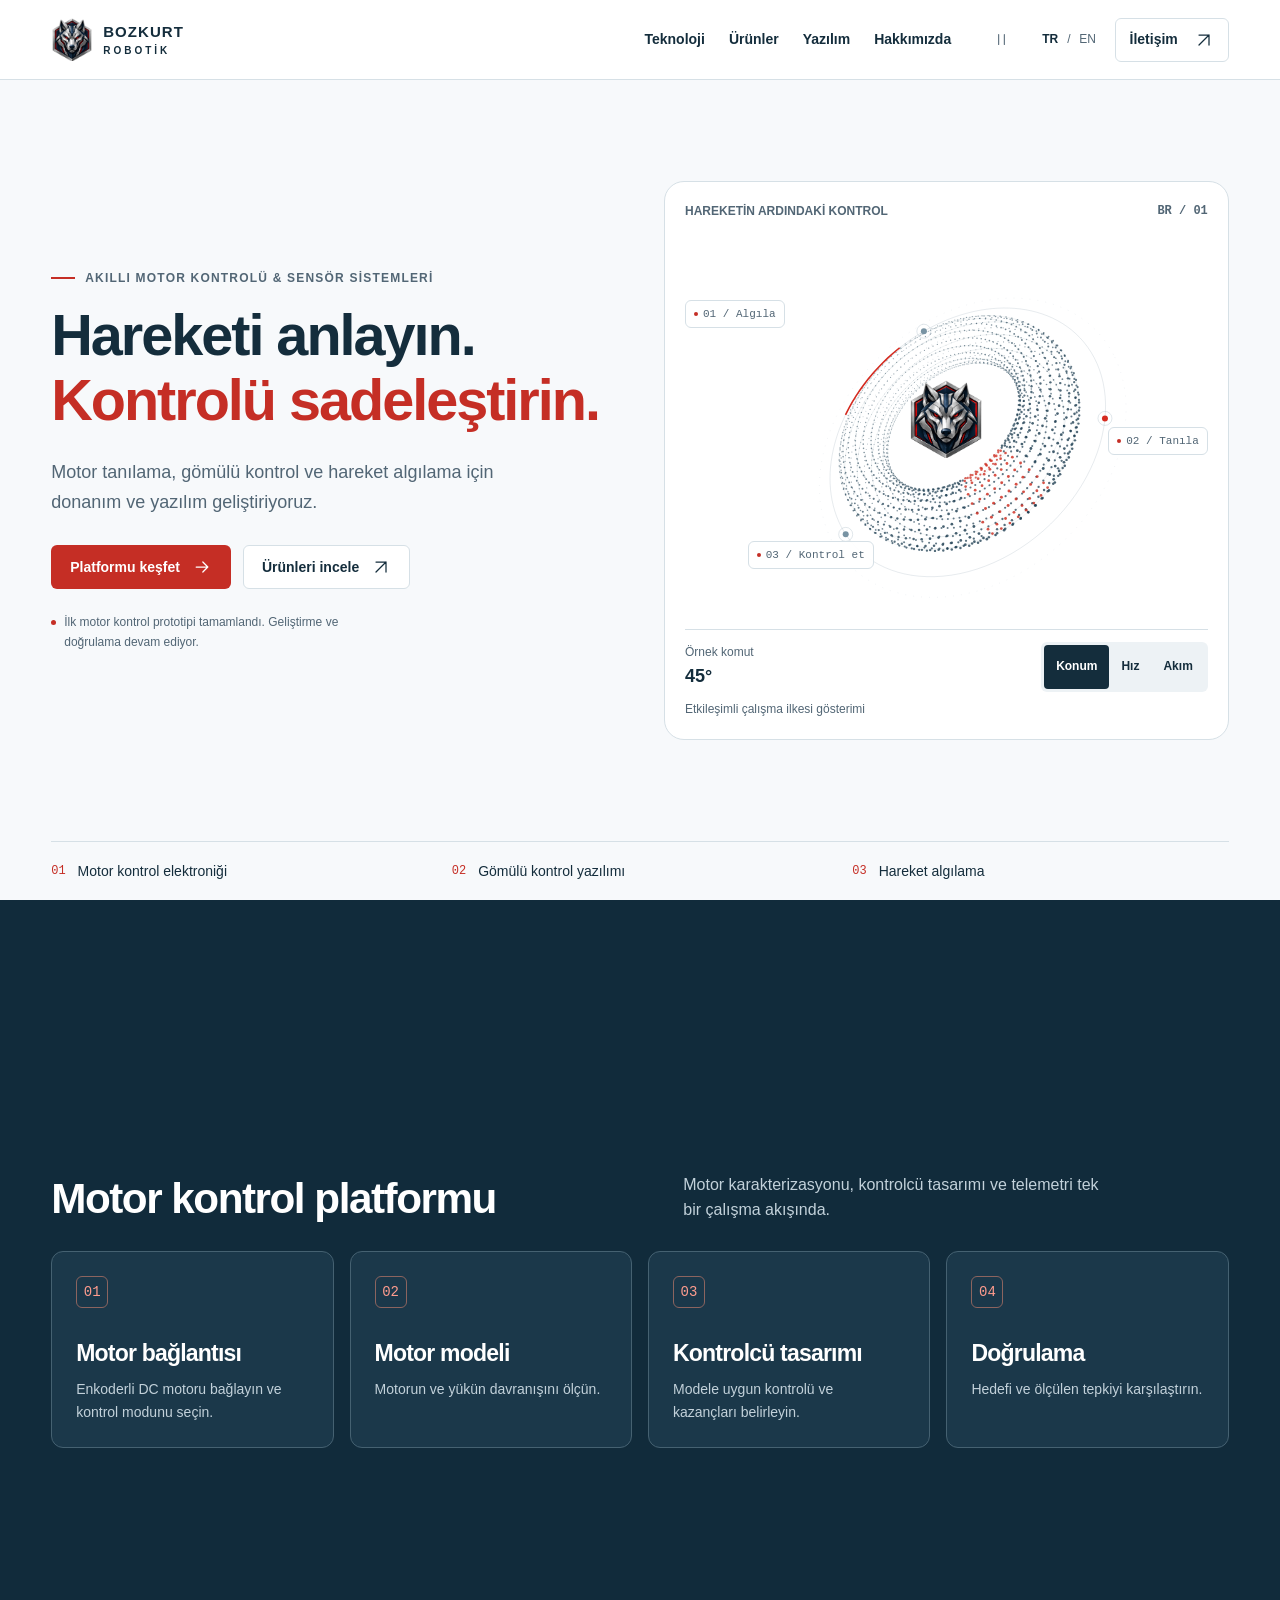
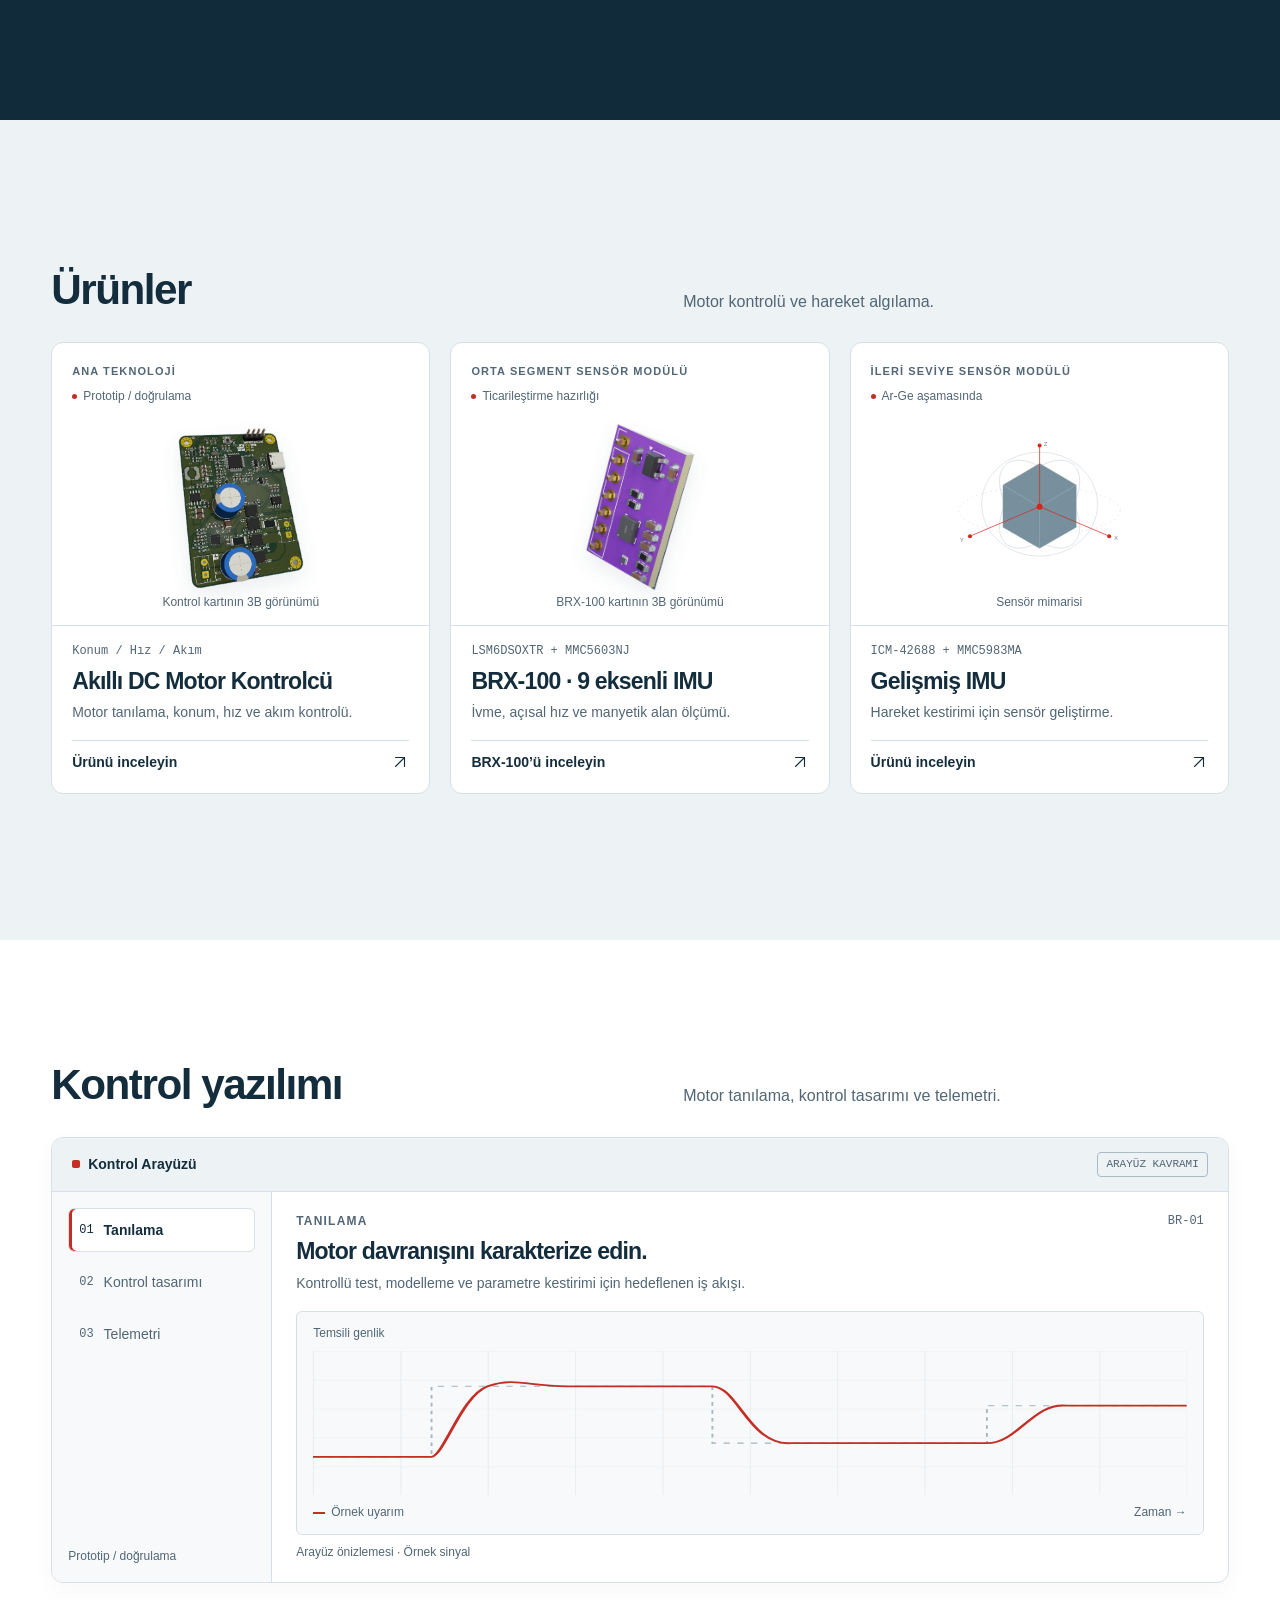
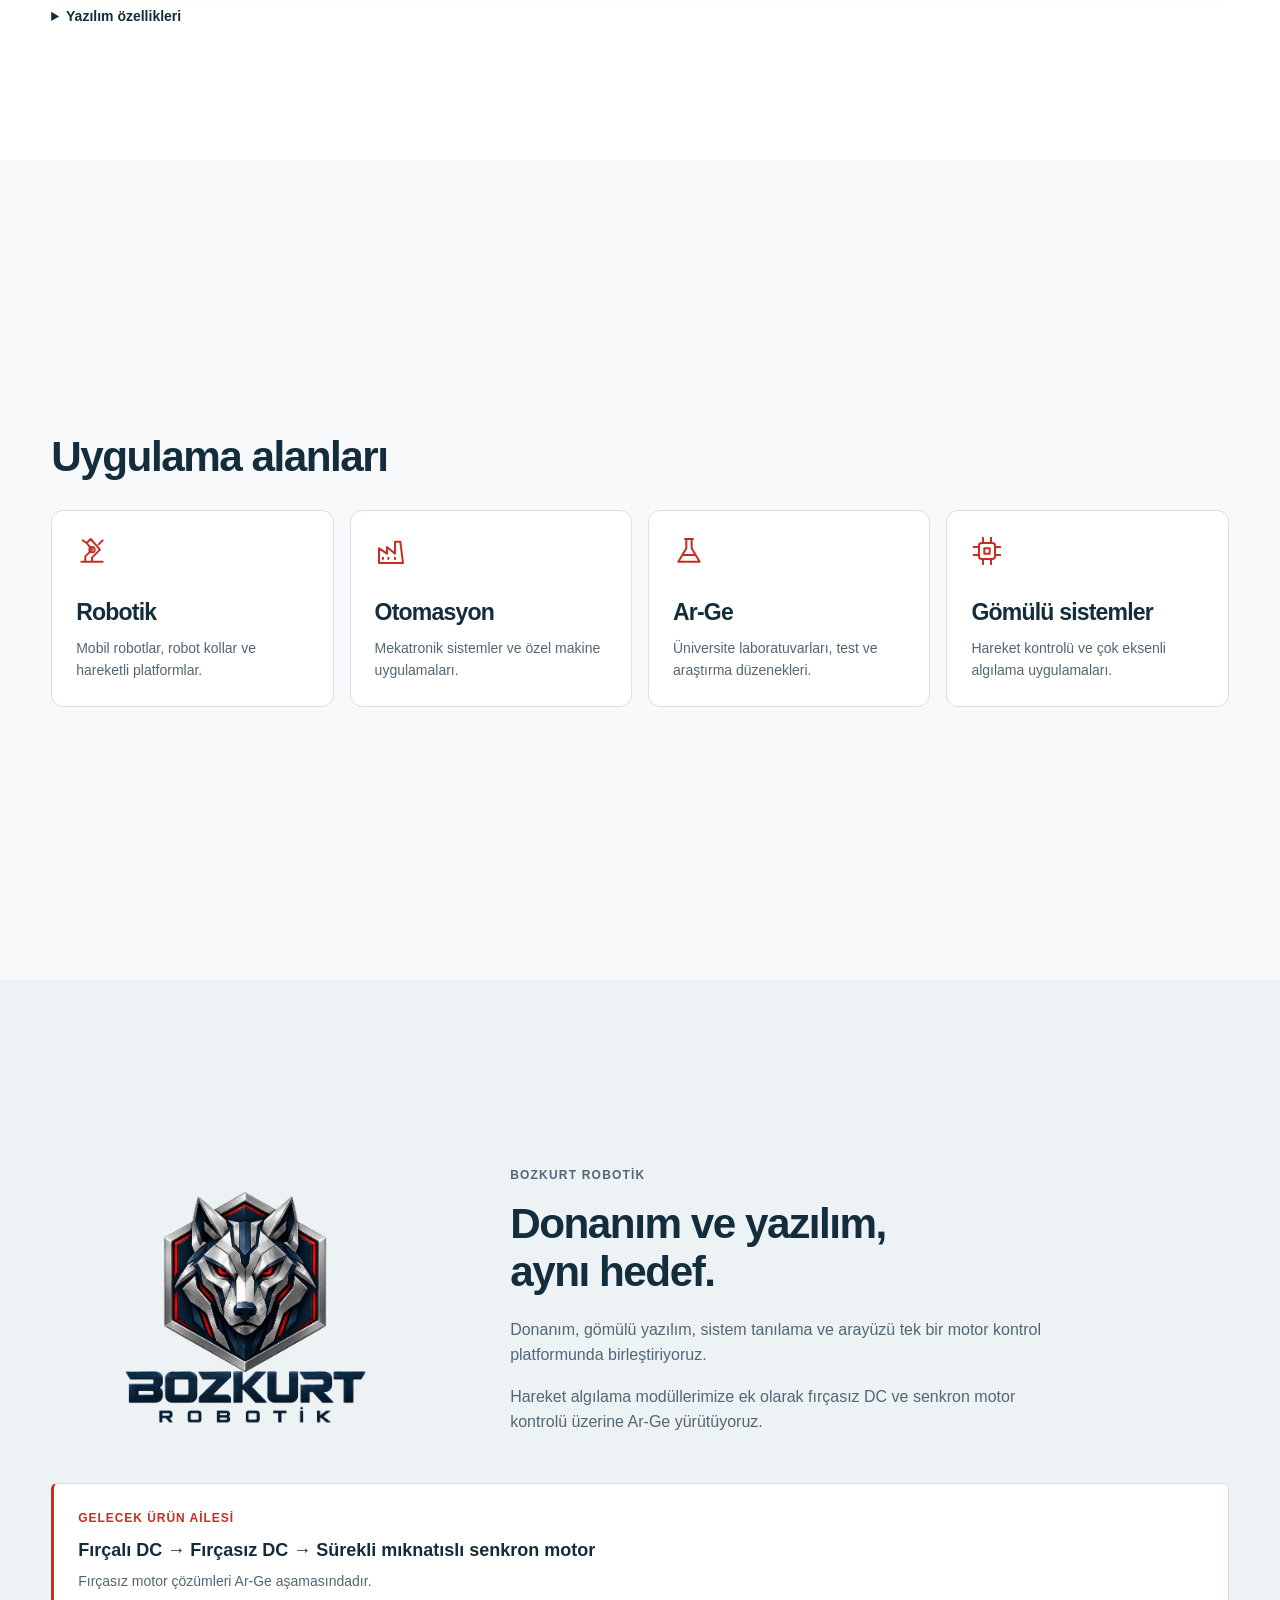
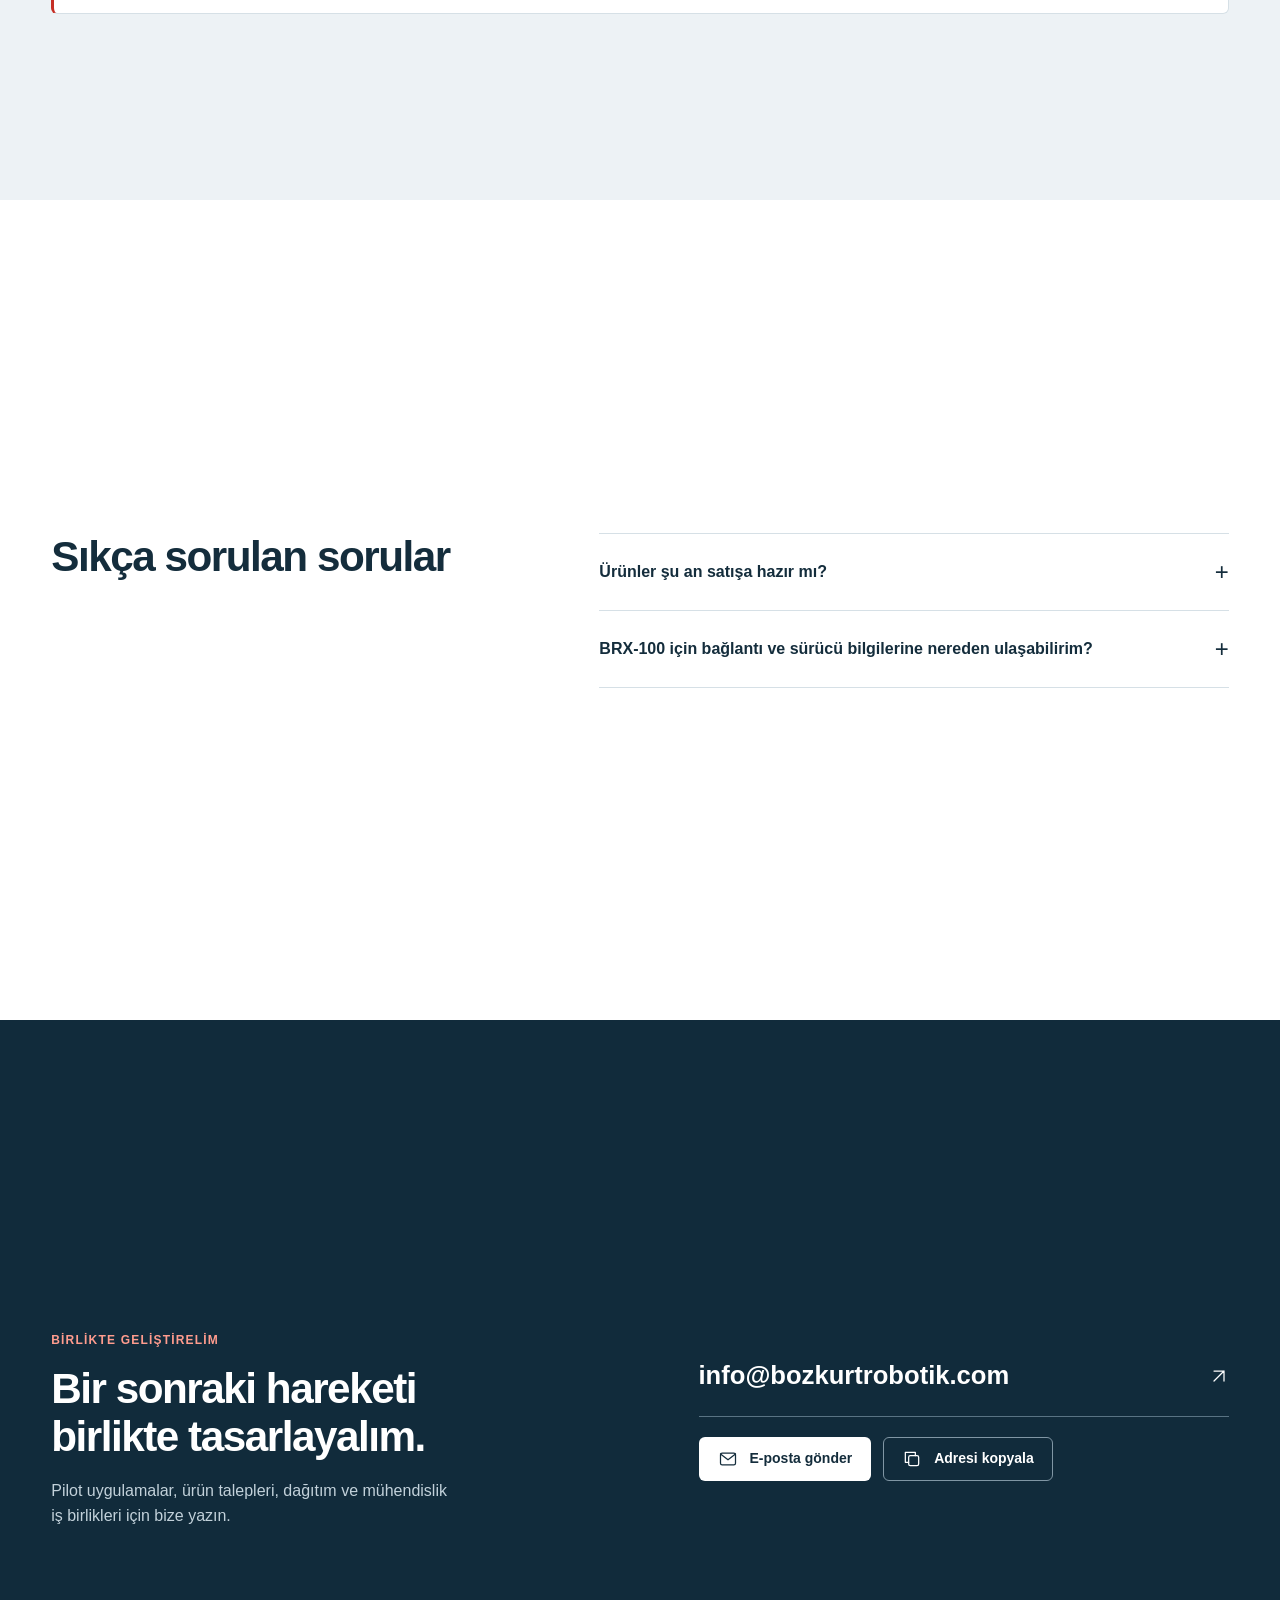
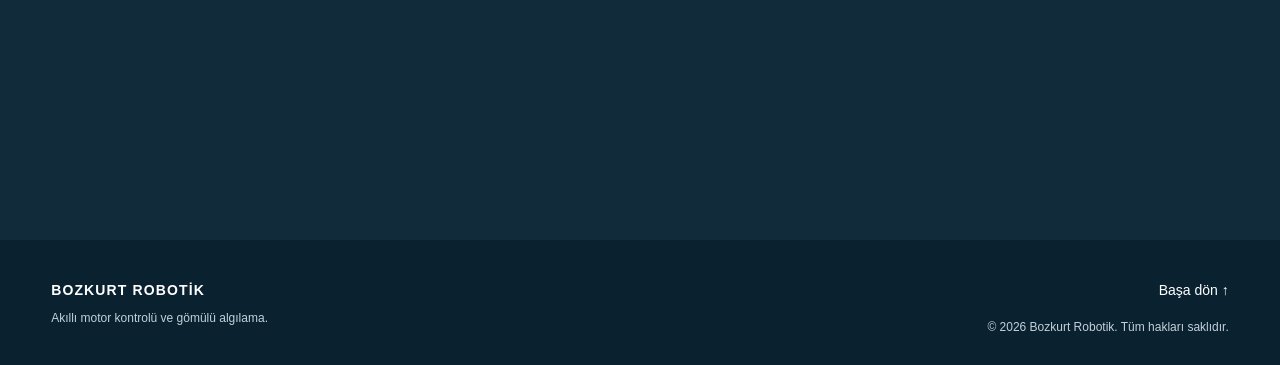
==== commit 127f2ad2: "Publish refined bilingual design system and responsive website" ====
--- a/index.html
+++ b/index.html
@@ -1,184 +1,1052 @@
 <!doctype html>
 <html lang="tr" class="home-page">
-<head>
-<meta charset="utf-8"><meta name="viewport" content="width=device-width,initial-scale=1">
-<title>Bozkurt Robotik | Akıllı Motor Kontrolü ve Sensör Sistemleri</title><meta name="description" content="Motor karakterizasyonu, gömülü kontrol yazılımı ve 9 serbestlik dereceli sensör modülleri. Bozkurt Robotik’in geliştirdiği motor kontrol platformunu keşfedin.">
-<meta name="site-version" content="3.8.0"><meta name="theme-color" content="#f6f7f5">
-<link rel="canonical" href="https://bozkurtrobotik.com/">
-<link rel="alternate" hreflang="tr" href="https://bozkurtrobotik.com/"><link rel="alternate" hreflang="en" href="https://bozkurtrobotik.com/en/"><link rel="alternate" hreflang="x-default" href="https://bozkurtrobotik.com/">
-<meta property="og:type" content="website"><meta property="og:site_name" content="Bozkurt Robotik"><meta property="og:locale" content="tr_TR">
-<meta property="og:title" content="Bozkurt Robotik | Akıllı Motor Kontrolü ve Sensör Sistemleri"><meta property="og:description" content="Motor karakterizasyonu, gömülü kontrol yazılımı ve 9 serbestlik dereceli sensör modülleri. Bozkurt Robotik’in geliştirdiği motor kontrol platformunu keşfedin."><meta property="og:url" content="https://bozkurtrobotik.com/">
-<meta property="og:image" content="https://bozkurtrobotik.com/assets/bozkurt-robotik-logo.png">
-<link rel="icon" href="assets/favicon.png" type="image/png">
-<link rel="stylesheet" href="styles-1952df4e5c37.css">
-<link rel="stylesheet" href="brx-100.css?v=2">
-<link rel="stylesheet" href="home-layout.css">
-</head>
-<body>
-<a class="skip-link" href="#main">İçeriğe geç</a>
-<header class="site-header">
- <div class="header-inner wrap">
-  <a href="#top" class="brand" aria-label="Bozkurt Robotik"><img src="assets/bozkurt-amblem.webp" width="52" height="56" alt=""><span>BOZKURT<strong>ROBOTİK</strong></span></a>
-  <nav class="desktop-nav" aria-label="Ana menü"><a href="#technology">Teknoloji</a><a href="#products">Ürünler</a><a href="#software">Yazılım</a><a href="#about">Hakkımızda</a></nav>
-  <div class="header-tools">
-   <button class="motion-button" type="button" aria-label="Animasyonları durdur" title="Animasyonları durdur" aria-pressed="false"><svg class="icon " viewBox="0 0 24 24" fill="none" stroke="currentColor" stroke-width="1.5" stroke-linecap="round" stroke-linejoin="round" aria-hidden="true"><path d="M8 5v14M16 5v14"/></svg><span class="sr-only">Animasyonları durdur</span></button>
-   <div class="language-switch" aria-label="Site dili"><a href="index.html" lang="tr" hreflang="tr" class="lang-link selected" aria-current="page" aria-label="Türkçe">TR</a><span aria-hidden="true">/</span><a href="en/index.html" lang="en" hreflang="en" class="lang-link "  aria-label="English">EN</a></div>
-   <a class="contact-nav" href="#contact">İletişim<svg class="icon " viewBox="0 0 24 24" fill="none" stroke="currentColor" stroke-width="1.5" stroke-linecap="round" stroke-linejoin="round" aria-hidden="true"><path d="M6 18 18 6M6 6h12v12"/></svg></a>
-   <button class="menu-toggle" type="button" aria-label="Menüyü aç" aria-controls="mobile-nav" aria-expanded="false"><svg class="icon " viewBox="0 0 24 24" fill="none" stroke="currentColor" stroke-width="1.5" stroke-linecap="round" stroke-linejoin="round" aria-hidden="true"><path d="M4 8h16M4 16h16"/></svg></button>
-  </div>
- </div>
- <nav id="mobile-nav" class="mobile-nav" aria-label="Mobil menü" hidden><a href="#technology">Teknoloji</a><a href="#products">Ürünler</a><a href="#software">Yazılım</a><a href="#about">Hakkımızda</a><a href="#contact">İletişim</a></nav>
- <div class="reading-progress" aria-hidden="true"></div>
-</header>
-<main id="main">
- <section class="hero" id="top">
-  <div class="wrap hero-grid">
-   <div class="hero-copy">
-    <p class="eyebrow hero-intro"><span class="red-line"></span>AKILLI MOTOR KONTROLÜ & SENSÖR SİSTEMLERİ</p>
-    <h1><span class="title-line">Hareketi tanımlayın.</span><span class="title-line">Kontrolü</span><span class="title-line accent">sadeleştirin.</span></h1>
-    <p class="hero-description">Motor tanılama, gömülü kontrol ve hareket algılama için donanım ve yazılım geliştiriyoruz.</p>
-    <div class="hero-actions"><a href="#technology" class="button primary">Platformu keşfet<svg class="icon " viewBox="0 0 24 24" fill="none" stroke="currentColor" stroke-width="1.5" stroke-linecap="round" stroke-linejoin="round" aria-hidden="true"><path d="M5 12h14M13 6l6 6-6 6"/></svg></a><a href="#products" class="button quiet">Ürünleri incele<svg class="icon " viewBox="0 0 24 24" fill="none" stroke="currentColor" stroke-width="1.5" stroke-linecap="round" stroke-linejoin="round" aria-hidden="true"><path d="M6 18 18 6M6 6h12v12"/></svg></a></div>
-    <p class="development-note"><span></span>İlk motor kontrol prototipi tamamlandı. Geliştirme ve doğrulama devam ediyor.</p>
-   </div>
-   <div class="hero-scene" data-scene>
-    <div class="scene-top"><span class="micro">HAREKETİN ARDINDAKİ KONTROL</span><span class="scene-counter">BR / 01</span></div>
-    <div class="orbital-stage">
-     <canvas id="motion-canvas" aria-hidden="true"></canvas>
-     <div class="orbital-fallback" aria-hidden="true"></div>
-     <div class="scene-emblem" aria-hidden="true"><img src="assets/bozkurt-amblem.webp" width="94" height="102" alt=""></div>
-     <div class="orbit-label label-one"><i></i>01 / Algıla</div>
-     <div class="orbit-label label-two"><i></i>02 / Tanıla</div>
-     <div class="orbit-label label-three"><i></i>03 / Kontrol et</div>
-    </div>
-    <div class="scene-console"><div><span>Örnek komut</span><strong id="mode-value">45°</strong></div><div class="mode-selector" role="group" aria-label="Görsel kontrol modu"><button type="button" class="mode-button active" data-mode="0" aria-pressed="true">Konum</button><button type="button" class="mode-button " data-mode="1" aria-pressed="false">Hız</button><button type="button" class="mode-button " data-mode="2" aria-pressed="false">Akım</button></div></div>
-    <p class="concept-caption">Etkileşimli çalışma ilkesi gösterimi</p>
-   </div>
-  </div>
-  <div class="wrap capability-strip"><div><span>01</span>Motor kontrol elektroniği</div><div><span>02</span>Gömülü kontrol yazılımı</div><div><span>03</span>Hareket algılama</div></div>
- </section>
- <section class="technology section" id="technology" aria-labelledby="technology-title">
-  <div class="wrap">
-   <div class="section-heading">
-    <h2 id="technology-title">Motor kontrol platformu</h2>
-    <p>Motor karakterizasyonu, kontrolcü tasarımı ve telemetri tek bir çalışma akışında.</p>
-   </div>
-   <ol class="workflow" role="list">
-    <li class="workflow-step">
-     <span class="workflow-number" aria-hidden="true">01</span>
-     <h3>Motor bağlantısı</h3>
-     <p>Enkoderli DC motoru bağlayın. Konum, hız veya akım kontrolünü seçin.</p>
-    </li>
-    <li class="workflow-step">
-     <span class="workflow-number" aria-hidden="true">02</span>
-     <h3>Karakterizasyon</h3>
-     <p>Test dizileriyle motorun ve yükün davranışını ölçün.</p>
-    </li>
-    <li class="workflow-step">
-     <span class="workflow-number" aria-hidden="true">03</span>
-     <h3>Kontrolcü tasarımı</h3>
-     <p>Motor modeline göre kontrol yapısını ve kazançları belirleyin.</p>
-    </li>
-    <li class="workflow-step">
-     <span class="workflow-number" aria-hidden="true">04</span>
-     <h3>Doğrulama</h3>
-     <p>Referans ve ölçülen tepkiyi telemetri üzerinden karşılaştırın.</p>
-    </li>
-   </ol>
-  </div>
- </section>
- <section class="portfolio section" id="products">
-  <div class="wrap">
-   <div class="section-heading"><h2 id="products-title">Ürünler</h2><p>Motor kontrolcüsü ve hareket algılama modülleri.</p></div>
-   <div class="product-grid"><article class="product-card product-0" id="motor-control" data-reveal>
-   <div class="product-top"><span class="eyebrow">ANA TEKNOLOJİ</span><span class="status-chip"><i></i>Prototip / doğrulama</span></div>
-   <div class="product-art product-art-render">
-    <div class="motor-product-visual" role="img" aria-label="Bozkurt Robotik akıllı DC motor kontrol kartının 3B tasarım render’ı">
-      <span class="motor-product-glow" aria-hidden="true"></span>
-      <span class="motor-product-orbit motor-orbit-back" aria-hidden="true"></span>
-      <span class="motor-product-orbit motor-orbit-front" aria-hidden="true"></span>
-      <span class="motor-product-shadow" aria-hidden="true"></span>
-      <span class="motor-product-tilt" aria-hidden="true"><span class="motor-product-float"><picture>
-        <source srcset="assets/motor-controller-render-v36.webp" type="image/webp">
-        <img class="motor-board" src="assets/motor-controller-render-v36.png" alt="" width="403" height="503" fetchpriority="low" decoding="async">
-      </picture></span></span>
-      <span class="motor-product-beacon motor-beacon-left" aria-hidden="true"></span>
-      <span class="motor-product-beacon motor-beacon-right" aria-hidden="true"></span>
-      <span class="motor-product-scan" aria-hidden="true"></span>
-    </div>
-    <span class="art-caption">Kontrol kartının 3B görünümü</span>
-   </div>
-   <div class="product-copy"><span class="technical-code">Konum / Hız / Akım</span><h3>Akıllı DC Motor Kontrolcü</h3><p>Enkoderli DC motorlarda karakterizasyon ve konum, hız, akım kontrolü.</p>
-   <button type="button" class="text-link" data-product="0">Ürünü inceleyin<svg class="icon " viewBox="0 0 24 24" fill="none" stroke="currentColor" stroke-width="1.5" stroke-linecap="round" stroke-linejoin="round" aria-hidden="true"><path d="M6 18 18 6M6 6h12v12"/></svg></button></div></article><article class="product-card product-1" id="sensors" data-reveal><a class="product-card-link" href="brx-100.html" aria-labelledby="brx-100-title">
-   <div class="product-top"><span class="eyebrow">ORTA SEGMENT SENSÖR MODÜLÜ</span><span class="status-chip"><i></i>Ticarileştirme hazırlığı</span></div>
-   <div class="product-art product-art-render"><div class="imu-visual" role="img" aria-label="BRX-100 sensör kartının 3B görünümü">
-      <span class="imu-glow" aria-hidden="true"></span>
-      <span class="imu-orbit imu-orbit-1" aria-hidden="true"></span>
-      <span class="imu-orbit imu-orbit-2" aria-hidden="true"></span>
-      <span class="imu-shadow" aria-hidden="true"></span>
-      <span class="imu-tilt"><span class="imu-float"><picture>
-        <source srcset="assets/imu-standard-render-v36.webp" type="image/webp">
-        <img class="imu-board" src="assets/imu-standard-render-v36.png" alt="" width="510" height="775" fetchpriority="low" decoding="async">
-      </picture></span></span>
-      <span class="imu-spark imu-spark-1" aria-hidden="true"></span>
-      <span class="imu-spark imu-spark-2" aria-hidden="true"></span>
-    </div><span class="art-caption">BRX-100 kartının 3B görünümü</span></div>
-   <div class="product-copy"><span class="technical-code">LSM6DSOXTR + MMC5603NJ</span><h3 id="brx-100-title">BRX-100 · 9 eksenli IMU</h3><p>Robotik için 9 eksenli ivme, açısal hız ve manyetik alan ölçümü.</p>
-   <span class="text-link">BRX-100’ü inceleyin<svg class="icon " viewBox="0 0 24 24" fill="none" stroke="currentColor" stroke-width="1.5" stroke-linecap="round" stroke-linejoin="round" aria-hidden="true"><path d="M6 18 18 6M6 6h12v12"/></svg></span></div></a></article><article class="product-card product-2" id="advanced-imu" data-reveal>
-   <div class="product-top"><span class="eyebrow">İLERİ SEVİYE SENSÖR MODÜLÜ</span><span class="status-chip"><i></i>Ar-Ge aşamasında</span></div>
-   <div class="product-art"><svg class="sensor-art art-2" viewBox="0 0 480 300" fill="none" aria-hidden="true">
- <defs><linearGradient id="sensor-2" x1="140" y1="60" x2="300" y2="240"><stop stop-color="#78909e"/><stop offset="1" stop-color="#142f41"/></linearGradient></defs>
- <ellipse cx="240" cy="161" rx="161" ry="48" stroke="#c4ced4" stroke-dasharray="3 7"/>
- <g class="sensor-spin"><ellipse cx="240" cy="148" rx="116" ry="104" stroke="#c4ced4"/><ellipse cx="240" cy="148" rx="58" ry="104" stroke="#c4ced4" transform="rotate(40 240 148)"/>
- <ellipse cx="240" cy="148" rx="58" ry="104" stroke="#c4ced4" transform="rotate(-40 240 148)"/></g>
- <path d="m240 67 73 43v84l-73 42-73-42v-84Z" fill="url(#sensor-2)" stroke="#8496a1"/>
- <path d="m167 110 73 43 73-43M240 153v83" stroke="#b0bec6" opacity=".7"/>
- <path d="M240 153V31M240 153l139 59M240 153l-139 59" stroke="#d6261c" stroke-width="1.4"/>
- <circle cx="240" cy="153" r="6" fill="#d6261c"/><circle cx="240" cy="31" r="4" fill="#d6261c"/><circle cx="379" cy="212" r="4" fill="#d6261c"/><circle cx="101" cy="212" r="4" fill="#d6261c"/>
- <g fill="#6b7a84" font-size="11" font-family="sans-serif"><text x="249" y="32">Z</text><text x="389" y="220">X</text><text x="81" y="223">Y</text></g>
- </svg><span class="art-caption">Sensör mimarisi</span></div>
-   <div class="product-copy"><span class="technical-code">ICM-42688 + MMC5983MA</span><h3>Yüksek Performans Hedefli IMU</h3><p>Hareket kestirimi ve robotik araştırmaları için geliştirilen sensör modülü.</p>
-   <button type="button" class="text-link" data-product="2">Ürünü inceleyin<svg class="icon " viewBox="0 0 24 24" fill="none" stroke="currentColor" stroke-width="1.5" stroke-linecap="round" stroke-linejoin="round" aria-hidden="true"><path d="M6 18 18 6M6 6h12v12"/></svg></button></div></article></div>
-  </div>
- </section>
- <section class="software section" id="software">
-  <div class="wrap">
-   <div class="section-heading"><h2 id="software-title">Kontrol yazılımı</h2><p>Karakterizasyon, kontrol tasarımı ve telemetri için masaüstü arayüzü.</p></div>
-   <div class="studio" data-reveal>
-    <div class="studio-top"><div class="studio-brand"><span class="small-square"></span>Bozkurt Robotik <span class="studio-slash">/</span> Kontrol Arayüzü</div><span class="concept-badge">ARAYÜZ KAVRAMI</span></div>
-    <div class="studio-grid">
-     <div class="studio-tabs" role="tablist" aria-label="Yazılım görünümü"><button role="tab" id="tab-0" aria-controls="studio-panel" aria-selected="true" tabindex="0" data-tab="0"><span>01</span>Tanılama</button><button role="tab" id="tab-1" aria-controls="studio-panel" aria-selected="false" tabindex="-1" data-tab="1"><span>02</span>Kontrol tasarımı</button><button role="tab" id="tab-2" aria-controls="studio-panel" aria-selected="false" tabindex="-1" data-tab="2"><span>03</span>Telemetri</button><div class="studio-status"><i></i>Prototip / doğrulama</div></div>
-     <div class="studio-panel" id="studio-panel" role="tabpanel" aria-labelledby="tab-0">
-      <div class="studio-copy"><div><p class="eyebrow" id="studio-label">Tanılama</p><h3 id="studio-title">Motor davranışını karakterize edin.</h3></div><span class="studio-key">BR-01</span></div>
-      <p id="studio-note">Kontrollü test, modelleme ve parametre kestirimi için hedeflenen iş akışı.</p>
-      <div class="chart-wrap"><div class="chart-y">Temsili genlik</div><svg class="telemetry-chart" viewBox="0 0 700 200" preserveAspectRatio="none" role="img" aria-label="Arayüz önizlemesi · Örnek sinyal"><defs><pattern id="chart-grid" width="70" height="40" patternUnits="userSpaceOnUse"><path d="M70 0H0V40" fill="none" stroke="#dfe5e7" stroke-width="1"/></pattern></defs><rect width="700" height="200" fill="url(#chart-grid)"/><path id="chart-reference" d="M0 147H95V49H320V128H540V76H700" stroke="#a7b4bc" stroke-width="1.5" stroke-dasharray="5 6" fill="none"/><path id="chart-signal" d="M0 147H95C105 145 119 62 140 49S173 49 203 49H320C340 49 350 132 383 128H540C565 128 577 71 604 76H700" fill="none" stroke="#d62c20" stroke-width="2.5" stroke-linejoin="round"/><line class="chart-scanner" x1="350" y1="0" x2="350" y2="200" stroke="#d62c20" opacity=".16"/></svg><div class="chart-bottom"><span><i></i><b id="chart-label">Örnek uyarım</b></span><span>Zaman →</span></div></div>
-      <p class="chart-disclaimer">Arayüz önizlemesi · Örnek sinyal</p>
-     </div>
-    </div>
-   </div>
-   <details class="software-details"><summary>Yazılım özellikleri</summary>
-<div class="software-features"><span><svg class="icon " viewBox="0 0 24 24" fill="none" stroke="currentColor" stroke-width="1.5" stroke-linecap="round" stroke-linejoin="round" aria-hidden="true"><rect x="6" y="6" width="12" height="12" rx="2"/><path d="M9 2v4M15 2v4M9 18v4M15 18v4M2 9h4M2 15h4M18 9h4M18 15h4M10 10h4v4h-4Z"/></svg>Otomatik test dizileri</span><span><svg class="icon " viewBox="0 0 24 24" fill="none" stroke="currentColor" stroke-width="1.5" stroke-linecap="round" stroke-linejoin="round" aria-hidden="true"><rect x="6" y="6" width="12" height="12" rx="2"/><path d="M9 2v4M15 2v4M9 18v4M15 18v4M2 9h4M2 15h4M18 9h4M18 15h4M10 10h4v4h-4Z"/></svg>Motor profili yönetimi</span><span><svg class="icon " viewBox="0 0 24 24" fill="none" stroke="currentColor" stroke-width="1.5" stroke-linecap="round" stroke-linejoin="round" aria-hidden="true"><rect x="6" y="6" width="12" height="12" rx="2"/><path d="M9 2v4M15 2v4M9 18v4M15 18v4M2 9h4M2 15h4M18 9h4M18 15h4M10 10h4v4h-4Z"/></svg>Parametre kestirimi</span><span><svg class="icon " viewBox="0 0 24 24" fill="none" stroke="currentColor" stroke-width="1.5" stroke-linecap="round" stroke-linejoin="round" aria-hidden="true"><rect x="6" y="6" width="12" height="12" rx="2"/><path d="M9 2v4M15 2v4M9 18v4M15 18v4M2 9h4M2 15h4M18 9h4M18 15h4M10 10h4v4h-4Z"/></svg>Kayıt ve hata izleme</span></div>
-   <div class="algorithms"><div><span>Kontrol modları</span><p>Konum · Hız · Akım</p></div><div><span>Kontrol yöntemleri</span><p>PI / PD / PID · LQR / LQI · MRAC</p></div><div><span>Kestirim yapıları</span><p>Bozucu gözlemcisi · Genişletilmiş durum gözlemcisi</p></div></div><p class="subtle-note">Bu mimariler geliştirme ve doğrulama kapsamındadır.</p>
-   </details>
-  </div>
- </section>
- <section class="applications section" id="applications"><div class="wrap">
-  <div class="section-heading"><h2 id="applications-title">Uygulama alanları</h2></div>
-  <div class="applications-grid"><article class="application-card" data-reveal><svg class="icon " viewBox="0 0 24 24" fill="none" stroke="currentColor" stroke-width="1.5" stroke-linecap="round" stroke-linejoin="round" aria-hidden="true"><path d="M4 20h16M7 20v-4l5-5-4-5 3-3 7 8-6 6v3"/><circle cx="12" cy="11" r="2"/><path d="m8 6-3-2M17 7l3-3"/></svg><span class="app-number">01</span><h3>Robotik</h3><p>Mobil robotlar, robot kollar ve hareketli platformlar.</p></article><article class="application-card" data-reveal><svg class="icon " viewBox="0 0 24 24" fill="none" stroke="currentColor" stroke-width="1.5" stroke-linecap="round" stroke-linejoin="round" aria-hidden="true"><path d="M3 21V10l6 4V9l6 5V5h4l2 16ZM6 17v1M10 17v1M15 17v1"/></svg><span class="app-number">02</span><h3>Otomasyon</h3><p>Mekatronik sistemler ve özel makine uygulamaları.</p></article><article class="application-card" data-reveal><svg class="icon " viewBox="0 0 24 24" fill="none" stroke="currentColor" stroke-width="1.5" stroke-linecap="round" stroke-linejoin="round" aria-hidden="true"><path d="M9 3h6M10 3v7L4 20h16l-6-10V3M7 15h10"/></svg><span class="app-number">03</span><h3>Ar-Ge</h3><p>Üniversite laboratuvarları, test ve araştırma düzenekleri.</p></article><article class="application-card" data-reveal><svg class="icon " viewBox="0 0 24 24" fill="none" stroke="currentColor" stroke-width="1.5" stroke-linecap="round" stroke-linejoin="round" aria-hidden="true"><rect x="6" y="6" width="12" height="12" rx="2"/><path d="M9 2v4M15 2v4M9 18v4M15 18v4M2 9h4M2 15h4M18 9h4M18 15h4M10 10h4v4h-4Z"/></svg><span class="app-number">04</span><h3>Gömülü sistemler</h3><p>Hareket kontrolü ve çok eksenli algılama uygulamaları.</p></article></div>
- </div></section>
- <section class="about section" id="about"><div class="wrap">
-  <div class="about-grid"><div class="about-brand" data-reveal><div class="brand-orbit"></div><img src="assets/bozkurt-robotik-logo.webp" width="320" height="310" alt="Bozkurt Robotik" loading="lazy"></div>
-   <div class="about-copy" data-reveal><p class="eyebrow">BOZKURT ROBOTİK</p><h2>Donanımdan algoritmaya,<br>aynı hedef.</h2><p>Donanım, gömülü yazılım, sistem tanılama ve arayüzü tek bir motor kontrol platformunda birleştiriyoruz.</p><p>Hareket algılama modüllerimize ek olarak fırçasız DC ve senkron motor kontrolü üzerine Ar-Ge yürütüyoruz.</p></div></div>
-  <div class="future-family" data-reveal><span>Gelecek ürün ailesi</span><strong>Fırçalı DC → Fırçasız DC → Sürekli mıknatıslı senkron motor</strong><p>Fırçasız motor çözümleri Ar-Ge aşamasındadır.</p></div>
-
- </div></section>
- <section class="faq section" id="faq"><div class="wrap faq-grid"><h2 data-reveal>Sıkça sorulan sorular</h2><div class="faq-list" data-reveal><details><summary>Ürünler şu an satışa hazır mı?<span aria-hidden="true">+</span></summary><p>DC motor kontrolcüde ilk prototip tamamlandı; revizyon ve doğrulama sürüyor. BRX-100 ticarileştirme hazırlığında, ileri seviye IMU ise Ar-Ge aşamasında. Güncel tedarik durumu için iletişime geçin.</p></details><details><summary>BRX-100 için bağlantı ve sürücü bilgilerine nereden ulaşabilirim?<span aria-hidden="true">+</span></summary><p><a href="brx-100.html#imu-resources">BRX-100 ürün sayfasında</a> pin dizilimi, besleme, veri sayfası ve platforma özel yazılım paketleri yer alır.</p></details></div></div></section>
- <section class="contact section" id="contact"><div class="wrap contact-grid">
-  <div data-reveal><p class="eyebrow">BİRLİKTE GELİŞTİRELİM</p><h2>Bir sonraki hareketi<br>birlikte tasarlayalım.</h2><p>Pilot uygulamalar, ürün talepleri, dağıtım ve mühendislik iş birlikleri için bize yazın.</p></div>
-  <div class="contact-actions" data-reveal><a class="email-address" href="mailto:info@bozkurtrobotik.com?subject=Bozkurt%20Robotik%20%E2%80%94%20%C3%9Cr%C3%BCn%20ve%20i%C5%9F%20birli%C4%9Fi%20talebi">info@bozkurtrobotik.com<svg class="icon " viewBox="0 0 24 24" fill="none" stroke="currentColor" stroke-width="1.5" stroke-linecap="round" stroke-linejoin="round" aria-hidden="true"><path d="M6 18 18 6M6 6h12v12"/></svg></a>
-  <div class="contact-buttons"><a class="button light" href="mailto:info@bozkurtrobotik.com?subject=Bozkurt%20Robotik%20%E2%80%94%20%C3%9Cr%C3%BCn%20ve%20i%C5%9F%20birli%C4%9Fi%20talebi"><svg class="icon " viewBox="0 0 24 24" fill="none" stroke="currentColor" stroke-width="1.5" stroke-linecap="round" stroke-linejoin="round" aria-hidden="true"><rect x="3" y="5" width="18" height="14" rx="2"/><path d="m3 6 9 7 9-7"/></svg>E-posta gönder</a><button type="button" class="button copy-button" data-copy><svg class="icon " viewBox="0 0 24 24" fill="none" stroke="currentColor" stroke-width="1.5" stroke-linecap="round" stroke-linejoin="round" aria-hidden="true"><rect x="8" y="8" width="12" height="12" rx="2"/><path d="M16 8V4H4v12h4"/></svg><span>Adresi kopyala</span></button></div><p class="copy-feedback" role="status" aria-live="polite"></p></div>
- </div></section>
-</main>
-<footer><div class="wrap footer-inner"><div><strong>BOZKURT ROBOTİK</strong><p>Akıllı motor kontrolü ve gömülü algılama.</p></div><div class="footer-right"><a href="#top">Başa dön ↑</a><p>© <span data-year>2026</span> Bozkurt Robotik. Tüm hakları saklıdır.</p></div></div></footer>
-<dialog class="product-dialog" aria-labelledby="dialog-title"><div class="dialog-inner"><button type="button" class="dialog-close" aria-label="Kapat"><svg class="icon " viewBox="0 0 24 24" fill="none" stroke="currentColor" stroke-width="1.5" stroke-linecap="round" stroke-linejoin="round" aria-hidden="true"><path d="m6 6 12 12M18 6 6 18"/></svg></button><p class="eyebrow" id="dialog-label"></p><h2 id="dialog-title"></h2><p class="dialog-status"></p><p class="dialog-description"></p><div class="dialog-spec"></div><p class="dialog-caveat"></p><a class="button primary dialog-inquiry" href="mailto:info@bozkurtrobotik.com">Bu ürün hakkında yazın<svg class="icon " viewBox="0 0 24 24" fill="none" stroke="currentColor" stroke-width="1.5" stroke-linecap="round" stroke-linejoin="round" aria-hidden="true"><path d="M6 18 18 6M6 6h12v12"/></svg></a></div></dialog>
-<script src="script-fb003228222b.js" defer></script>
-</body></html>+  <head>
+    <meta charset="utf-8" />
+    <meta name="viewport" content="width=device-width,initial-scale=1" />
+    <title>Bozkurt Robotik | Akıllı Motor Kontrolü ve Sensör Sistemleri</title>
+    <meta
+      name="description"
+      content="Motor karakterizasyonu, gömülü kontrol yazılımı ve 9 serbestlik dereceli sensör modülleri. Bozkurt Robotik’in geliştirdiği motor kontrol platformunu keşfedin."
+    />
+    <meta name="site-version" content="4.0.0" />
+    <meta name="theme-color" content="#f7f9fb" />
+    <link rel="canonical" href="https://bozkurtrobotik.com/" />
+    <link rel="alternate" hreflang="tr" href="https://bozkurtrobotik.com/" />
+    <link rel="alternate" hreflang="en" href="https://bozkurtrobotik.com/en/" />
+    <link
+      rel="alternate"
+      hreflang="x-default"
+      href="https://bozkurtrobotik.com/"
+    />
+    <meta property="og:type" content="website" />
+    <meta property="og:site_name" content="Bozkurt Robotik" />
+    <meta property="og:locale" content="tr_TR" />
+    <meta
+      property="og:title"
+      content="Bozkurt Robotik | Akıllı Motor Kontrolü ve Sensör Sistemleri"
+    />
+    <meta
+      property="og:description"
+      content="Motor karakterizasyonu, gömülü kontrol yazılımı ve 9 serbestlik dereceli sensör modülleri. Bozkurt Robotik’in geliştirdiği motor kontrol platformunu keşfedin."
+    />
+    <meta property="og:url" content="https://bozkurtrobotik.com/" />
+    <meta
+      property="og:image"
+      content="https://bozkurtrobotik.com/assets/bozkurt-robotik-logo.png"
+    />
+    <link rel="icon" href="assets/favicon.png" type="image/png" />
+    <link rel="stylesheet" href="design-tokens.css?v=4.0" />
+    <link rel="stylesheet" href="styles.css?v=4.0" />
+    <link rel="stylesheet" href="home-layout.css?v=4.0" />
+  </head>
+  <body>
+    <a class="skip-link" href="#main">İçeriğe geç</a>
+    <header class="site-header">
+      <div class="header-inner wrap">
+        <a href="#top" class="brand"
+          ><img
+            src="assets/bozkurt-amblem.webp"
+            width="52"
+            height="56"
+            alt=""
+          /><span>BOZKURT <strong>ROBOTİK</strong></span></a
+        >
+        <nav class="desktop-nav" aria-label="Ana menü">
+          <a href="#technology">Teknoloji</a><a href="#products">Ürünler</a
+          ><a href="#software">Yazılım</a><a href="#about">Hakkımızda</a>
+        </nav>
+        <div class="header-tools">
+          <button
+            class="motion-button"
+            type="button"
+            aria-label="Animasyonları durdur"
+            title="Animasyonları durdur"
+            aria-pressed="false"
+          >
+            <svg
+              class="icon"
+              viewBox="0 0 24 24"
+              fill="none"
+              stroke="currentColor"
+              stroke-width="1.5"
+              stroke-linecap="round"
+              stroke-linejoin="round"
+              aria-hidden="true"
+            >
+              <path d="M8 5v14M16 5v14" /></svg
+            ><span class="sr-only">Animasyonları durdur</span>
+          </button>
+          <div class="language-switch" aria-label="Site dili">
+            <a
+              href="index.html"
+              lang="tr"
+              hreflang="tr"
+              class="lang-link selected"
+              aria-current="page"
+              aria-label="TR — Türkçe"
+              >TR</a
+            ><span aria-hidden="true">/</span
+            ><a
+              href="en/index.html"
+              lang="en"
+              hreflang="en"
+              class="lang-link"
+              aria-label="EN — English"
+              >EN</a
+            >
+          </div>
+          <a class="contact-nav" href="#contact"
+            >İletişim<svg
+              class="icon"
+              viewBox="0 0 24 24"
+              fill="none"
+              stroke="currentColor"
+              stroke-width="1.5"
+              stroke-linecap="round"
+              stroke-linejoin="round"
+              aria-hidden="true"
+            >
+              <path d="M6 18 18 6M6 6h12v12" /></svg
+          ></a>
+          <button
+            class="menu-toggle"
+            type="button"
+            aria-label="Menüyü aç"
+            aria-controls="mobile-nav"
+            aria-expanded="false"
+          >
+            <svg
+              class="icon"
+              viewBox="0 0 24 24"
+              fill="none"
+              stroke="currentColor"
+              stroke-width="1.5"
+              stroke-linecap="round"
+              stroke-linejoin="round"
+              aria-hidden="true"
+            >
+              <path d="M4 8h16M4 16h16" />
+            </svg>
+          </button>
+        </div>
+      </div>
+      <nav id="mobile-nav" class="mobile-nav" aria-label="Mobil menü" hidden>
+        <a href="#technology">Teknoloji</a><a href="#products">Ürünler</a
+        ><a href="#software">Yazılım</a><a href="#about">Hakkımızda</a
+        ><a href="#contact">İletişim</a>
+      </nav>
+      <div class="reading-progress" aria-hidden="true"></div>
+    </header>
+    <main id="main">
+      <section class="hero" id="top">
+        <div class="wrap hero-grid">
+          <div class="hero-copy">
+            <p class="eyebrow hero-intro">
+              <span class="red-line"></span>AKILLI MOTOR KONTROLÜ & SENSÖR
+              SİSTEMLERİ
+            </p>
+            <h1>
+              <span class="title-line">Hareketi anlayın.</span
+              ><span class="title-line accent">Kontrolü sadeleştirin.</span>
+            </h1>
+            <p class="hero-description">
+              Motor tanılama, gömülü kontrol ve hareket algılama için donanım ve
+              yazılım geliştiriyoruz.
+            </p>
+            <div class="hero-actions">
+              <a href="#technology" class="button primary"
+                >Platformu keşfet<svg
+                  class="icon"
+                  viewBox="0 0 24 24"
+                  fill="none"
+                  stroke="currentColor"
+                  stroke-width="1.5"
+                  stroke-linecap="round"
+                  stroke-linejoin="round"
+                  aria-hidden="true"
+                >
+                  <path d="M5 12h14M13 6l6 6-6 6" /></svg></a
+              ><a href="#products" class="button quiet"
+                >Ürünleri incele<svg
+                  class="icon"
+                  viewBox="0 0 24 24"
+                  fill="none"
+                  stroke="currentColor"
+                  stroke-width="1.5"
+                  stroke-linecap="round"
+                  stroke-linejoin="round"
+                  aria-hidden="true"
+                >
+                  <path d="M6 18 18 6M6 6h12v12" /></svg
+              ></a>
+            </div>
+            <p class="development-note">
+              <span></span>İlk motor kontrol prototipi tamamlandı. Geliştirme ve
+              doğrulama devam ediyor.
+            </p>
+          </div>
+          <div class="hero-scene" data-scene>
+            <div class="scene-top">
+              <span class="micro">HAREKETİN ARDINDAKİ KONTROL</span
+              ><span class="scene-counter">BR / 01</span>
+            </div>
+            <div class="orbital-stage">
+              <canvas id="motion-canvas" aria-hidden="true"></canvas>
+              <div class="orbital-fallback" aria-hidden="true"></div>
+              <div class="scene-emblem" aria-hidden="true">
+                <img
+                  src="assets/bozkurt-amblem.webp"
+                  width="94"
+                  height="102"
+                  alt=""
+                />
+              </div>
+              <div class="orbit-label label-one"><i></i>01 / Algıla</div>
+              <div class="orbit-label label-two"><i></i>02 / Tanıla</div>
+              <div class="orbit-label label-three"><i></i>03 / Kontrol et</div>
+            </div>
+            <div class="scene-console">
+              <div>
+                <span>Örnek komut</span><strong id="mode-value">45°</strong>
+              </div>
+              <div
+                class="mode-selector"
+                role="group"
+                aria-label="Görsel kontrol modu"
+              >
+                <button
+                  type="button"
+                  class="mode-button active"
+                  data-mode="0"
+                  aria-pressed="true"
+                >
+                  Konum</button
+                ><button
+                  type="button"
+                  class="mode-button"
+                  data-mode="1"
+                  aria-pressed="false"
+                >
+                  Hız</button
+                ><button
+                  type="button"
+                  class="mode-button"
+                  data-mode="2"
+                  aria-pressed="false"
+                >
+                  Akım
+                </button>
+              </div>
+            </div>
+            <p class="concept-caption">Etkileşimli çalışma ilkesi gösterimi</p>
+          </div>
+        </div>
+        <div class="wrap capability-strip">
+          <div><span>01</span>Motor kontrol elektroniği</div>
+          <div><span>02</span>Gömülü kontrol yazılımı</div>
+          <div><span>03</span>Hareket algılama</div>
+        </div>
+      </section>
+      <section
+        class="technology section"
+        id="technology"
+        aria-labelledby="technology-title"
+      >
+        <div class="wrap">
+          <div class="section-heading">
+            <h2 id="technology-title">Motor kontrol platformu</h2>
+            <p>
+              Motor karakterizasyonu, kontrolcü tasarımı ve telemetri tek bir
+              çalışma akışında.
+            </p>
+          </div>
+          <ol class="workflow" role="list">
+            <li class="workflow-step">
+              <span class="workflow-number" aria-hidden="true">01</span>
+              <h3>Motor bağlantısı</h3>
+              <p>Enkoderli DC motoru bağlayın ve kontrol modunu seçin.</p>
+            </li>
+            <li class="workflow-step">
+              <span class="workflow-number" aria-hidden="true">02</span>
+              <h3>Motor modeli</h3>
+              <p>Motorun ve yükün davranışını ölçün.</p>
+            </li>
+            <li class="workflow-step">
+              <span class="workflow-number" aria-hidden="true">03</span>
+              <h3>Kontrolcü tasarımı</h3>
+              <p>Modele uygun kontrolü ve kazançları belirleyin.</p>
+            </li>
+            <li class="workflow-step">
+              <span class="workflow-number" aria-hidden="true">04</span>
+              <h3>Doğrulama</h3>
+              <p>Hedefi ve ölçülen tepkiyi karşılaştırın.</p>
+            </li>
+          </ol>
+        </div>
+      </section>
+      <section
+        class="portfolio section"
+        id="products"
+        aria-labelledby="products-title"
+      >
+        <div class="wrap">
+          <div class="section-heading">
+            <h2 id="products-title">Ürünler</h2>
+            <p>Motor kontrolü ve hareket algılama.</p>
+          </div>
+          <div class="product-grid">
+            <article
+              class="product-card product-0"
+              id="motor-control"
+              data-reveal
+            >
+              <a
+                class="product-card-link"
+                href="#contact"
+                data-product="0"
+                aria-haspopup="dialog"
+              >
+                <div class="product-top">
+                  <span class="eyebrow">ANA TEKNOLOJİ</span
+                  ><span class="status-chip"><i></i>Prototip / doğrulama</span>
+                </div>
+                <div class="product-art product-art-render">
+                  <div
+                    class="motor-product-visual"
+                    role="img"
+                    aria-label="Bozkurt Robotik akıllı DC motor kontrol kartının 3B tasarım render’ı"
+                  >
+                    <span class="motor-product-glow" aria-hidden="true"></span>
+                    <span
+                      class="motor-product-orbit motor-orbit-back"
+                      aria-hidden="true"
+                    ></span>
+                    <span
+                      class="motor-product-orbit motor-orbit-front"
+                      aria-hidden="true"
+                    ></span>
+                    <span
+                      class="motor-product-shadow"
+                      aria-hidden="true"
+                    ></span>
+                    <span class="motor-product-tilt" aria-hidden="true"
+                      ><span class="motor-product-float"
+                        ><picture>
+                          <source
+                            srcset="assets/motor-controller-render-v36.webp"
+                            type="image/webp"
+                          />
+                          <img
+                            class="motor-board"
+                            src="assets/motor-controller-render-v36.png"
+                            alt=""
+                            width="403"
+                            height="503"
+                            fetchpriority="low"
+                            decoding="async"
+                          /> </picture></span
+                    ></span>
+                    <span
+                      class="motor-product-beacon motor-beacon-left"
+                      aria-hidden="true"
+                    ></span>
+                    <span
+                      class="motor-product-beacon motor-beacon-right"
+                      aria-hidden="true"
+                    ></span>
+                    <span class="motor-product-scan" aria-hidden="true"></span>
+                  </div>
+                  <span class="art-caption">Kontrol kartının 3B görünümü</span>
+                </div>
+                <div class="product-copy">
+                  <span class="technical-code">Konum / Hız / Akım</span>
+                  <h3 id="product-0-title">Akıllı DC Motor Kontrolcü</h3>
+                  <p>Motor tanılama, konum, hız ve akım kontrolü.</p>
+                  <span class="text-link"
+                    >Ürünü inceleyin<svg
+                      class="icon"
+                      viewBox="0 0 24 24"
+                      fill="none"
+                      stroke="currentColor"
+                      stroke-width="1.5"
+                      stroke-linecap="round"
+                      stroke-linejoin="round"
+                      aria-hidden="true"
+                    >
+                      <path d="M6 18 18 6M6 6h12v12" /></svg
+                  ></span></div
+              ></a>
+            </article>
+            <article class="product-card product-1" id="sensors" data-reveal>
+              <a class="product-card-link" href="brx-100.html">
+                <div class="product-top">
+                  <span class="eyebrow">ORTA SEGMENT SENSÖR MODÜLÜ</span
+                  ><span class="status-chip"
+                    ><i></i>Ticarileştirme hazırlığı</span
+                  >
+                </div>
+                <div class="product-art product-art-render">
+                  <div
+                    class="imu-visual"
+                    role="img"
+                    aria-label="BRX-100 sensör kartının 3B görünümü"
+                  >
+                    <span class="imu-glow" aria-hidden="true"></span>
+                    <span
+                      class="imu-orbit imu-orbit-1"
+                      aria-hidden="true"
+                    ></span>
+                    <span
+                      class="imu-orbit imu-orbit-2"
+                      aria-hidden="true"
+                    ></span>
+                    <span class="imu-shadow" aria-hidden="true"></span>
+                    <span class="imu-tilt"
+                      ><span class="imu-float"
+                        ><picture>
+                          <source
+                            srcset="assets/imu-standard-render-v36.webp"
+                            type="image/webp"
+                          />
+                          <img
+                            class="imu-board"
+                            src="assets/imu-standard-render-v36.png"
+                            alt=""
+                            width="510"
+                            height="775"
+                            fetchpriority="low"
+                            decoding="async"
+                          /> </picture></span
+                    ></span>
+                    <span
+                      class="imu-spark imu-spark-1"
+                      aria-hidden="true"
+                    ></span>
+                    <span
+                      class="imu-spark imu-spark-2"
+                      aria-hidden="true"
+                    ></span>
+                  </div>
+                  <span class="art-caption">BRX-100 kartının 3B görünümü</span>
+                </div>
+                <div class="product-copy">
+                  <span class="technical-code">LSM6DSOXTR + MMC5603NJ</span>
+                  <h3 id="brx-100-title">BRX-100 · 9 eksenli IMU</h3>
+                  <p>İvme, açısal hız ve manyetik alan ölçümü.</p>
+                  <span class="text-link"
+                    >BRX-100’ü inceleyin<svg
+                      class="icon"
+                      viewBox="0 0 24 24"
+                      fill="none"
+                      stroke="currentColor"
+                      stroke-width="1.5"
+                      stroke-linecap="round"
+                      stroke-linejoin="round"
+                      aria-hidden="true"
+                    >
+                      <path d="M6 18 18 6M6 6h12v12" /></svg
+                  ></span></div
+              ></a>
+            </article>
+            <article
+              class="product-card product-2"
+              id="advanced-imu"
+              data-reveal
+            >
+              <a
+                class="product-card-link"
+                href="#contact"
+                data-product="2"
+                aria-haspopup="dialog"
+              >
+                <div class="product-top">
+                  <span class="eyebrow">İLERİ SEVİYE SENSÖR MODÜLÜ</span
+                  ><span class="status-chip"><i></i>Ar-Ge aşamasında</span>
+                </div>
+                <div class="product-art">
+                  <svg
+                    class="sensor-art art-2"
+                    viewBox="0 0 480 300"
+                    fill="none"
+                    aria-hidden="true"
+                  >
+                    <defs>
+                      <linearGradient
+                        id="sensor-2"
+                        x1="140"
+                        y1="60"
+                        x2="300"
+                        y2="240"
+                      >
+                        <stop stop-color="#78909e" />
+                        <stop offset="1" stop-color="#142f41" />
+                      </linearGradient>
+                    </defs>
+                    <ellipse
+                      cx="240"
+                      cy="161"
+                      rx="161"
+                      ry="48"
+                      stroke="#c4ced4"
+                      stroke-dasharray="3 7"
+                    />
+                    <g class="sensor-spin">
+                      <ellipse
+                        cx="240"
+                        cy="148"
+                        rx="116"
+                        ry="104"
+                        stroke="#c4ced4"
+                      />
+                      <ellipse
+                        cx="240"
+                        cy="148"
+                        rx="58"
+                        ry="104"
+                        stroke="#c4ced4"
+                        transform="rotate(40 240 148)"
+                      />
+                      <ellipse
+                        cx="240"
+                        cy="148"
+                        rx="58"
+                        ry="104"
+                        stroke="#c4ced4"
+                        transform="rotate(-40 240 148)"
+                      />
+                    </g>
+                    <path
+                      d="m240 67 73 43v84l-73 42-73-42v-84Z"
+                      fill="url(#sensor-2)"
+                      stroke="#8496a1"
+                    />
+                    <path
+                      d="m167 110 73 43 73-43M240 153v83"
+                      stroke="#b0bec6"
+                      opacity=".7"
+                    />
+                    <path
+                      d="M240 153V31M240 153l139 59M240 153l-139 59"
+                      stroke="#d6261c"
+                      stroke-width="1.4"
+                    />
+                    <circle cx="240" cy="153" r="6" fill="#d6261c" />
+                    <circle cx="240" cy="31" r="4" fill="#d6261c" />
+                    <circle cx="379" cy="212" r="4" fill="#d6261c" />
+                    <circle cx="101" cy="212" r="4" fill="#d6261c" />
+                    <g fill="#6b7a84" font-size="11" font-family="sans-serif">
+                      <text x="249" y="32">Z</text>
+                      <text x="389" y="220">X</text>
+                      <text x="81" y="223">Y</text>
+                    </g></svg
+                  ><span class="art-caption">Sensör mimarisi</span>
+                </div>
+                <div class="product-copy">
+                  <span class="technical-code">ICM-42688 + MMC5983MA</span>
+                  <h3 id="product-2-title">Gelişmiş IMU</h3>
+                  <p>Hareket kestirimi için sensör geliştirme.</p>
+                  <span class="text-link"
+                    >Ürünü inceleyin<svg
+                      class="icon"
+                      viewBox="0 0 24 24"
+                      fill="none"
+                      stroke="currentColor"
+                      stroke-width="1.5"
+                      stroke-linecap="round"
+                      stroke-linejoin="round"
+                      aria-hidden="true"
+                    >
+                      <path d="M6 18 18 6M6 6h12v12" /></svg
+                  ></span></div
+              ></a>
+            </article>
+          </div>
+        </div>
+      </section>
+      <section
+        class="software section"
+        id="software"
+        aria-labelledby="software-title"
+      >
+        <div class="wrap">
+          <div class="section-heading">
+            <h2 id="software-title">Kontrol yazılımı</h2>
+            <p>Motor tanılama, kontrol tasarımı ve telemetri.</p>
+          </div>
+          <div class="studio" data-reveal>
+            <div class="studio-top">
+              <div class="studio-brand">
+                <span class="small-square"></span>Kontrol Arayüzü
+              </div>
+              <span class="concept-badge">ARAYÜZ KAVRAMI</span>
+            </div>
+            <div class="studio-grid">
+              <div
+                class="studio-tabs"
+                role="tablist"
+                aria-label="Yazılım görünümü"
+              >
+                <button
+                  role="tab"
+                  id="tab-0"
+                  aria-controls="studio-panel"
+                  aria-selected="true"
+                  tabindex="0"
+                  data-tab="0"
+                >
+                  <span>01</span>Tanılama</button
+                ><button
+                  role="tab"
+                  id="tab-1"
+                  aria-controls="studio-panel"
+                  aria-selected="false"
+                  tabindex="-1"
+                  data-tab="1"
+                >
+                  <span>02</span>Kontrol tasarımı</button
+                ><button
+                  role="tab"
+                  id="tab-2"
+                  aria-controls="studio-panel"
+                  aria-selected="false"
+                  tabindex="-1"
+                  data-tab="2"
+                >
+                  <span>03</span>Telemetri
+                </button>
+                <div class="studio-status"><i></i>Prototip / doğrulama</div>
+              </div>
+              <div
+                class="studio-panel"
+                id="studio-panel"
+                role="tabpanel"
+                aria-labelledby="tab-0"
+                tabindex="0"
+              >
+                <div class="studio-copy">
+                  <div>
+                    <p class="eyebrow" id="studio-label">Tanılama</p>
+                    <h3 id="studio-title">
+                      Motor davranışını karakterize edin.
+                    </h3>
+                  </div>
+                  <span class="studio-key">BR-01</span>
+                </div>
+                <p id="studio-note">
+                  Kontrollü test, modelleme ve parametre kestirimi için
+                  hedeflenen iş akışı.
+                </p>
+                <div class="chart-wrap">
+                  <div class="chart-y">Temsili genlik</div>
+                  <svg
+                    class="telemetry-chart"
+                    viewBox="0 0 700 200"
+                    preserveAspectRatio="none"
+                    role="img"
+                    aria-label="Arayüz önizlemesi · Örnek sinyal"
+                  >
+                    <defs>
+                      <pattern
+                        id="chart-grid"
+                        width="70"
+                        height="40"
+                        patternUnits="userSpaceOnUse"
+                      >
+                        <path
+                          d="M70 0H0V40"
+                          fill="none"
+                          stroke="#dfe5e7"
+                          stroke-width="1"
+                        />
+                      </pattern>
+                    </defs>
+                    <rect width="700" height="200" fill="url(#chart-grid)" />
+                    <path
+                      id="chart-reference"
+                      d="M0 147H95V49H320V128H540V76H700"
+                      stroke="#a7b4bc"
+                      stroke-width="1.5"
+                      stroke-dasharray="5 6"
+                      fill="none"
+                    />
+                    <path
+                      id="chart-signal"
+                      d="M0 147H95C105 145 119 62 140 49S173 49 203 49H320C340 49 350 132 383 128H540C565 128 577 71 604 76H700"
+                      fill="none"
+                      stroke="#d62c20"
+                      stroke-width="2.5"
+                      stroke-linejoin="round"
+                    />
+                    <line
+                      class="chart-scanner"
+                      x1="350"
+                      y1="0"
+                      x2="350"
+                      y2="200"
+                      stroke="#d62c20"
+                      opacity=".16"
+                    />
+                  </svg>
+                  <div class="chart-bottom">
+                    <span><i></i><b id="chart-label">Örnek uyarım</b></span
+                    ><span>Zaman →</span>
+                  </div>
+                </div>
+                <p class="chart-disclaimer">Arayüz önizlemesi · Örnek sinyal</p>
+              </div>
+            </div>
+          </div>
+          <details class="software-details">
+            <summary>Yazılım özellikleri</summary>
+            <div class="software-features">
+              <span
+                ><svg
+                  class="icon"
+                  viewBox="0 0 24 24"
+                  fill="none"
+                  stroke="currentColor"
+                  stroke-width="1.5"
+                  stroke-linecap="round"
+                  stroke-linejoin="round"
+                  aria-hidden="true"
+                >
+                  <rect x="6" y="6" width="12" height="12" rx="2" />
+                  <path
+                    d="M9 2v4M15 2v4M9 18v4M15 18v4M2 9h4M2 15h4M18 9h4M18 15h4M10 10h4v4h-4Z"
+                  /></svg
+                >Otomatik test dizileri</span
+              ><span
+                ><svg
+                  class="icon"
+                  viewBox="0 0 24 24"
+                  fill="none"
+                  stroke="currentColor"
+                  stroke-width="1.5"
+                  stroke-linecap="round"
+                  stroke-linejoin="round"
+                  aria-hidden="true"
+                >
+                  <rect x="6" y="6" width="12" height="12" rx="2" />
+                  <path
+                    d="M9 2v4M15 2v4M9 18v4M15 18v4M2 9h4M2 15h4M18 9h4M18 15h4M10 10h4v4h-4Z"
+                  /></svg
+                >Motor profili yönetimi</span
+              ><span
+                ><svg
+                  class="icon"
+                  viewBox="0 0 24 24"
+                  fill="none"
+                  stroke="currentColor"
+                  stroke-width="1.5"
+                  stroke-linecap="round"
+                  stroke-linejoin="round"
+                  aria-hidden="true"
+                >
+                  <rect x="6" y="6" width="12" height="12" rx="2" />
+                  <path
+                    d="M9 2v4M15 2v4M9 18v4M15 18v4M2 9h4M2 15h4M18 9h4M18 15h4M10 10h4v4h-4Z"
+                  /></svg
+                >Parametre kestirimi</span
+              ><span
+                ><svg
+                  class="icon"
+                  viewBox="0 0 24 24"
+                  fill="none"
+                  stroke="currentColor"
+                  stroke-width="1.5"
+                  stroke-linecap="round"
+                  stroke-linejoin="round"
+                  aria-hidden="true"
+                >
+                  <rect x="6" y="6" width="12" height="12" rx="2" />
+                  <path
+                    d="M9 2v4M15 2v4M9 18v4M15 18v4M2 9h4M2 15h4M18 9h4M18 15h4M10 10h4v4h-4Z"
+                  /></svg
+                >Kayıt ve hata izleme</span
+              >
+            </div>
+            <div class="algorithms">
+              <div>
+                <span>Kontrol modları</span>
+                <p>Konum · Hız · Akım</p>
+              </div>
+              <div>
+                <span>Kontrol yöntemleri</span>
+                <p>PI / PD / PID · LQR / LQI · MRAC</p>
+              </div>
+              <div>
+                <span>Kestirim yapıları</span>
+                <p>Bozucu gözlemcisi · Genişletilmiş durum gözlemcisi</p>
+              </div>
+            </div>
+            <p class="subtle-note">
+              Bu mimariler geliştirme ve doğrulama kapsamındadır.
+            </p>
+          </details>
+        </div>
+      </section>
+      <section class="applications section" id="applications">
+        <div class="wrap">
+          <div class="section-heading">
+            <h2 id="applications-title">Uygulama alanları</h2>
+          </div>
+          <div class="applications-grid">
+            <article class="application-card" data-reveal>
+              <svg
+                class="icon"
+                viewBox="0 0 24 24"
+                fill="none"
+                stroke="currentColor"
+                stroke-width="1.5"
+                stroke-linecap="round"
+                stroke-linejoin="round"
+                aria-hidden="true"
+              >
+                <path d="M4 20h16M7 20v-4l5-5-4-5 3-3 7 8-6 6v3" />
+                <circle cx="12" cy="11" r="2" />
+                <path d="m8 6-3-2M17 7l3-3" /></svg
+              ><span class="app-number">01</span>
+              <h3>Robotik</h3>
+              <p>Mobil robotlar, robot kollar ve hareketli platformlar.</p>
+            </article>
+            <article class="application-card" data-reveal>
+              <svg
+                class="icon"
+                viewBox="0 0 24 24"
+                fill="none"
+                stroke="currentColor"
+                stroke-width="1.5"
+                stroke-linecap="round"
+                stroke-linejoin="round"
+                aria-hidden="true"
+              >
+                <path
+                  d="M3 21V10l6 4V9l6 5V5h4l2 16ZM6 17v1M10 17v1M15 17v1"
+                /></svg
+              ><span class="app-number">02</span>
+              <h3>Otomasyon</h3>
+              <p>Mekatronik sistemler ve özel makine uygulamaları.</p>
+            </article>
+            <article class="application-card" data-reveal>
+              <svg
+                class="icon"
+                viewBox="0 0 24 24"
+                fill="none"
+                stroke="currentColor"
+                stroke-width="1.5"
+                stroke-linecap="round"
+                stroke-linejoin="round"
+                aria-hidden="true"
+              >
+                <path d="M9 3h6M10 3v7L4 20h16l-6-10V3M7 15h10" /></svg
+              ><span class="app-number">03</span>
+              <h3>Ar-Ge</h3>
+              <p>Üniversite laboratuvarları, test ve araştırma düzenekleri.</p>
+            </article>
+            <article class="application-card" data-reveal>
+              <svg
+                class="icon"
+                viewBox="0 0 24 24"
+                fill="none"
+                stroke="currentColor"
+                stroke-width="1.5"
+                stroke-linecap="round"
+                stroke-linejoin="round"
+                aria-hidden="true"
+              >
+                <rect x="6" y="6" width="12" height="12" rx="2" />
+                <path
+                  d="M9 2v4M15 2v4M9 18v4M15 18v4M2 9h4M2 15h4M18 9h4M18 15h4M10 10h4v4h-4Z"
+                /></svg
+              ><span class="app-number">04</span>
+              <h3>Gömülü sistemler</h3>
+              <p>Hareket kontrolü ve çok eksenli algılama uygulamaları.</p>
+            </article>
+          </div>
+        </div>
+      </section>
+      <section class="about section" id="about">
+        <div class="wrap">
+          <div class="about-grid">
+            <div class="about-brand" data-reveal>
+              <div class="brand-orbit"></div>
+              <img
+                src="assets/bozkurt-robotik-logo.webp"
+                width="320"
+                height="310"
+                alt="Bozkurt Robotik"
+                loading="lazy"
+              />
+            </div>
+            <div class="about-copy" data-reveal>
+              <p class="eyebrow">BOZKURT ROBOTİK</p>
+              <h2>Donanım ve yazılım,<br />aynı hedef.</h2>
+              <p>
+                Donanım, gömülü yazılım, sistem tanılama ve arayüzü tek bir
+                motor kontrol platformunda birleştiriyoruz.
+              </p>
+              <p>
+                Hareket algılama modüllerimize ek olarak fırçasız DC ve senkron
+                motor kontrolü üzerine Ar-Ge yürütüyoruz.
+              </p>
+            </div>
+          </div>
+          <div class="future-family" data-reveal>
+            <span>Gelecek ürün ailesi</span
+            ><strong
+              >Fırçalı DC → Fırçasız DC → Sürekli mıknatıslı senkron
+              motor</strong
+            >
+            <p>Fırçasız motor çözümleri Ar-Ge aşamasındadır.</p>
+          </div>
+        </div>
+      </section>
+      <section class="faq section" id="faq">
+        <div class="wrap faq-grid">
+          <h2 data-reveal>Sıkça sorulan sorular</h2>
+          <div class="faq-list" data-reveal>
+            <details>
+              <summary>
+                Ürünler şu an satışa hazır mı?<span aria-hidden="true">+</span>
+              </summary>
+              <p>
+                DC motor kontrolcüde ilk prototip tamamlandı; revizyon ve
+                doğrulama sürüyor. BRX-100 ticarileştirme hazırlığında, ileri
+                seviye IMU ise Ar-Ge aşamasında. Güncel tedarik durumu için
+                iletişime geçin.
+              </p>
+            </details>
+            <details>
+              <summary>
+                BRX-100 için bağlantı ve sürücü bilgilerine nereden
+                ulaşabilirim?<span aria-hidden="true">+</span>
+              </summary>
+              <p>
+                <a href="brx-100.html#imu-resources">BRX-100 ürün sayfasında</a>
+                pin dizilimi, besleme, veri sayfası ve platforma özel yazılım
+                paketleri yer alır.
+              </p>
+            </details>
+          </div>
+        </div>
+      </section>
+      <section class="contact section" id="contact">
+        <div class="wrap contact-grid">
+          <div data-reveal>
+            <p class="eyebrow">BİRLİKTE GELİŞTİRELİM</p>
+            <h2>Bir sonraki hareketi<br />birlikte tasarlayalım.</h2>
+            <p>
+              Pilot uygulamalar, ürün talepleri, dağıtım ve mühendislik iş
+              birlikleri için bize yazın.
+            </p>
+          </div>
+          <div class="contact-actions" data-reveal>
+            <a
+              class="email-address"
+              href="mailto:info@bozkurtrobotik.com?subject=Bozkurt%20Robotik%20%E2%80%94%20%C3%9Cr%C3%BCn%20ve%20i%C5%9F%20birli%C4%9Fi%20talebi"
+              >info@bozkurtrobotik.com<svg
+                class="icon"
+                viewBox="0 0 24 24"
+                fill="none"
+                stroke="currentColor"
+                stroke-width="1.5"
+                stroke-linecap="round"
+                stroke-linejoin="round"
+                aria-hidden="true"
+              >
+                <path d="M6 18 18 6M6 6h12v12" /></svg
+            ></a>
+            <div class="contact-buttons">
+              <a
+                class="button light"
+                href="mailto:info@bozkurtrobotik.com?subject=Bozkurt%20Robotik%20%E2%80%94%20%C3%9Cr%C3%BCn%20ve%20i%C5%9F%20birli%C4%9Fi%20talebi"
+                ><svg
+                  class="icon"
+                  viewBox="0 0 24 24"
+                  fill="none"
+                  stroke="currentColor"
+                  stroke-width="1.5"
+                  stroke-linecap="round"
+                  stroke-linejoin="round"
+                  aria-hidden="true"
+                >
+                  <rect x="3" y="5" width="18" height="14" rx="2" />
+                  <path d="m3 6 9 7 9-7" /></svg
+                >E-posta gönder</a
+              ><button type="button" class="button copy-button" data-copy>
+                <svg
+                  class="icon"
+                  viewBox="0 0 24 24"
+                  fill="none"
+                  stroke="currentColor"
+                  stroke-width="1.5"
+                  stroke-linecap="round"
+                  stroke-linejoin="round"
+                  aria-hidden="true"
+                >
+                  <rect x="8" y="8" width="12" height="12" rx="2" />
+                  <path d="M16 8V4H4v12h4" /></svg
+                ><span>Adresi kopyala</span>
+              </button>
+            </div>
+            <p class="copy-feedback" role="status" aria-live="polite"></p>
+          </div>
+        </div>
+      </section>
+    </main>
+    <footer>
+      <div class="wrap footer-inner">
+        <div>
+          <strong>BOZKURT ROBOTİK</strong>
+          <p>Akıllı motor kontrolü ve gömülü algılama.</p>
+        </div>
+        <div class="footer-right">
+          <a href="#top">Başa dön ↑</a>
+          <p>
+            © <span data-year>2026</span> Bozkurt Robotik. Tüm hakları saklıdır.
+          </p>
+        </div>
+      </div>
+    </footer>
+    <dialog class="product-dialog" aria-labelledby="dialog-title">
+      <div class="dialog-inner">
+        <button type="button" class="dialog-close" aria-label="Kapat">
+          <svg
+            class="icon"
+            viewBox="0 0 24 24"
+            fill="none"
+            stroke="currentColor"
+            stroke-width="1.5"
+            stroke-linecap="round"
+            stroke-linejoin="round"
+            aria-hidden="true"
+          >
+            <path d="m6 6 12 12M18 6 6 18" />
+          </svg>
+        </button>
+        <p class="eyebrow" id="dialog-label"></p>
+        <h2 id="dialog-title"></h2>
+        <p class="dialog-status"></p>
+        <p class="dialog-description"></p>
+        <div class="dialog-spec"></div>
+        <p class="dialog-caveat"></p>
+        <a
+          class="button primary dialog-inquiry"
+          href="mailto:info@bozkurtrobotik.com"
+          >Bu ürün hakkında yazın<svg
+            class="icon"
+            viewBox="0 0 24 24"
+            fill="none"
+            stroke="currentColor"
+            stroke-width="1.5"
+            stroke-linecap="round"
+            stroke-linejoin="round"
+            aria-hidden="true"
+          >
+            <path d="M6 18 18 6M6 6h12v12" /></svg
+        ></a>
+      </div>
+    </dialog>
+    <script src="script.js?v=4.0" defer></script>
+  </body>
+</html>
--- a/design-tokens.css
+++ b/design-tokens.css
@@ -0,0 +1,50 @@
+/* Shared design language. Runtime has no font or framework dependencies. */
+:root {
+  --paper: #f7f9fb;
+  --white: #ffffff;
+  --surface: #edf2f5;
+  --ink: #142d3c;
+  --muted: #526675;
+  --line: #d6e0e6;
+  --red: #c52e25;
+  --accent-hover: #a8241d;
+  --accent-soft: #fff0ed;
+  --dark: #112b3b;
+  --dark-surface: #1b384a;
+  --on-dark-muted: #c2d1da;
+  --on-dark-accent: #ff9c8e;
+  --focus: #1265ba;
+  --font: "Segoe UI", Arial, Helvetica, sans-serif;
+  --mono: Consolas, "Courier New", monospace;
+  --text-xs: 0.75rem;
+  --text-sm: 0.875rem;
+  --text-base: 1rem;
+  --text-lg: 1.125rem;
+  --title-xl: clamp(2rem, 4.5vw, 3.75rem);
+  --title-lg: clamp(1.75rem, 3.3vw, 2.75rem);
+  --title-md: clamp(1.125rem, 1.8vw, 1.5rem);
+  --space-1: 4px;
+  --space-2: 8px;
+  --space-3: 12px;
+  --space-4: 16px;
+  --space-5: 24px;
+  --space-6: 32px;
+  --space-7: 48px;
+  --space-8: 64px;
+  --radius-sm: 6px;
+  --radius: 12px;
+  --radius-lg: 20px;
+  --shadow: 0 8px 24px #142d3c08;
+  --shadow-raised: 0 14px 32px #142d3c12;
+  --container: 1248px;
+  --gutter: clamp(16px, 4vw, 64px);
+  --header: 80px;
+  --ease: cubic-bezier(0.22, 1, 0.36, 1);
+  --duration: 180ms;
+  --duration-reveal: 380ms;
+}
+@media (max-width: 960px) {
+  :root {
+    --header: 72px;
+  }
+}
--- a/styles.css
+++ b/styles.css
@@ -0,0 +1,1203 @@
+/* Foundations and reusable components. Page layouts live in home-layout.css and brx-100.css. */
+* {
+  box-sizing: border-box;
+}
+html {
+  scroll-behavior: smooth;
+  scroll-padding-top: var(--header);
+}
+body {
+  margin: 0;
+  background: var(--paper);
+  color: var(--ink);
+  font-family: var(--font);
+  font-size: var(--text-base);
+  line-height: 1.6;
+  -webkit-font-smoothing: antialiased;
+}
+a {
+  color: inherit;
+  text-decoration: none;
+}
+button,
+input,
+textarea,
+select {
+  font: inherit;
+  color: inherit;
+}
+button {
+  cursor: pointer;
+}
+a,
+button,
+summary {
+  touch-action: manipulation;
+  -webkit-tap-highlight-color: transparent;
+}
+button {
+  border: 0;
+}
+img,
+svg {
+  display: block;
+}
+img {
+  max-width: 100%;
+  height: auto;
+}
+svg.icon {
+  width: 20px;
+  height: 20px;
+  flex-shrink: 0;
+}
+h1,
+h2,
+h3,
+p {
+  margin: 0 0 var(--space-4);
+}
+h1,
+h2,
+h3 {
+  font-weight: 650;
+  letter-spacing: -0.035em;
+  line-height: 1.14;
+  text-wrap: balance;
+}
+h1 {
+  font-size: var(--title-xl);
+}
+h2 {
+  font-size: var(--title-lg);
+}
+h3 {
+  font-size: var(--title-md);
+}
+p {
+  text-wrap: pretty;
+}
+::selection {
+  background: #ffdad4;
+  color: var(--ink);
+}
+:where(a, button, summary, input, textarea, select, [tabindex]):focus-visible {
+  outline: 3px solid var(--focus);
+  outline-offset: 4px;
+}
+:where(.technology, .contact, footer) :focus-visible {
+  outline-color: #8dc8ff;
+}
+.wrap {
+  width: min(var(--container), calc(100% - var(--gutter) * 2));
+  margin-inline: auto;
+}
+.section {
+  padding-block: clamp(40px, 6vw, 80px);
+}
+.eyebrow {
+  margin-bottom: var(--space-4);
+  color: var(--muted);
+  font-size: var(--text-xs);
+  font-weight: 650;
+  letter-spacing: 0.1em;
+  line-height: 1.5;
+  text-transform: uppercase;
+}
+.accent {
+  color: var(--red);
+}
+.red-line {
+  width: 24px;
+  height: 2px;
+  background: var(--red);
+  flex-shrink: 0;
+}
+.sr-only {
+  position: absolute !important;
+  width: 1px;
+  height: 1px;
+  padding: 0;
+  margin: -1px;
+  clip: rect(0, 0, 0, 0);
+  overflow: hidden;
+  white-space: nowrap;
+  border: 0;
+}
+.skip-link {
+  position: fixed;
+  z-index: 200;
+  top: 8px;
+  left: 8px;
+  padding: 12px 20px;
+  background: var(--ink);
+  color: white;
+  transform: translateY(-160%);
+  border-radius: var(--radius-sm);
+}
+.skip-link:focus {
+  transform: none;
+}
+.site-header {
+  height: var(--header);
+  position: sticky;
+  top: 0;
+  z-index: 50;
+  background: #fffffffa;
+  border-bottom: 1px solid var(--line);
+}
+.header-inner {
+  height: 100%;
+  display: flex;
+  align-items: center;
+  gap: 28px;
+}
+.brand {
+  display: flex;
+  align-items: center;
+  gap: 10px;
+  margin-right: auto;
+  flex-shrink: 0;
+}
+.brand img {
+  width: 42px;
+  height: 48px;
+  object-fit: contain;
+}
+.brand > span {
+  font-size: 15px;
+  font-weight: 750;
+  letter-spacing: 0.07em;
+  line-height: 1.15;
+}
+.brand strong {
+  display: block;
+  font-size: 10px;
+  letter-spacing: 0.3em;
+  margin-top: 5px;
+}
+.desktop-nav {
+  display: flex;
+  gap: 24px;
+  font-size: var(--text-sm);
+  font-weight: 600;
+}
+.desktop-nav a {
+  position: relative;
+  display: flex;
+  align-items: center;
+  min-height: 44px;
+}
+.desktop-nav a::after {
+  content: "";
+  position: absolute;
+  bottom: 2px;
+  left: 0;
+  right: 0;
+  height: 2px;
+  background: var(--red);
+  transform: scaleX(0);
+  transform-origin: left;
+  transition: transform var(--duration) var(--ease);
+}
+.desktop-nav a:hover::after,
+.desktop-nav a[aria-current="location"]::after {
+  transform: scaleX(1);
+}
+.header-tools {
+  display: flex;
+  gap: 12px;
+  align-items: center;
+}
+.language-switch {
+  display: flex;
+  align-items: center;
+  gap: 2px;
+  font-size: var(--text-xs);
+}
+.language-switch > span {
+  color: var(--muted);
+}
+.lang-link {
+  display: grid;
+  place-items: center;
+  min-width: 30px;
+  min-height: 44px;
+  color: var(--muted);
+  border-radius: var(--radius-sm);
+}
+.lang-link.selected {
+  color: var(--ink);
+  font-weight: 750;
+}
+.lang-link:hover {
+  color: var(--red);
+  background: var(--accent-soft);
+}
+.motion-button,
+.menu-toggle {
+  display: grid;
+  place-items: center;
+  background: transparent;
+  color: var(--muted);
+  width: 44px;
+  height: 44px;
+  padding: 0;
+  border-radius: var(--radius-sm);
+  flex-shrink: 0;
+}
+.motion-button:hover,
+.menu-toggle:hover {
+  background: var(--surface);
+  color: var(--ink);
+}
+.motion-button .icon {
+  width: 17px;
+  height: 17px;
+}
+.menu-toggle {
+  display: none;
+}
+.contact-nav {
+  display: inline-flex;
+  align-items: center;
+  gap: 16px;
+  min-height: 44px;
+  padding: 8px 14px;
+  border: 1px solid var(--line);
+  border-radius: var(--radius-sm);
+  font-size: var(--text-sm);
+  font-weight: 600;
+}
+.contact-nav:hover {
+  border-color: var(--red);
+  color: var(--red);
+}
+.reading-progress {
+  position: absolute;
+  bottom: -1px;
+  left: 0;
+  height: 2px;
+  width: 100%;
+  background: var(--red);
+  transform: scaleX(0);
+  transform-origin: left;
+}
+.mobile-nav[hidden] {
+  display: none;
+}
+.mobile-nav {
+  position: absolute;
+  top: var(--header);
+  left: 0;
+  right: 0;
+  background: white;
+  border-bottom: 1px solid var(--line);
+  padding: 12px var(--gutter) 20px;
+  box-shadow: var(--shadow-raised);
+  max-height: calc(100dvh - var(--header));
+  overflow-y: auto;
+}
+.mobile-nav a {
+  display: block;
+  padding: 12px 4px;
+  min-height: 48px;
+  border-bottom: 1px solid var(--line);
+  font-weight: 600;
+}
+.mobile-nav a[aria-current="location"] {
+  color: var(--red);
+}
+.button {
+  display: inline-flex;
+  align-items: center;
+  justify-content: center;
+  gap: 12px;
+  min-height: 44px;
+  padding: 10px 18px;
+  border: 1px solid transparent;
+  border-radius: var(--radius-sm);
+  font-size: var(--text-sm);
+  font-weight: 650;
+  line-height: 1.4;
+  transition:
+    background var(--duration),
+    border-color var(--duration),
+    color var(--duration),
+    transform var(--duration);
+  text-align: center;
+}
+.button.primary {
+  background: var(--red);
+  color: white;
+}
+.button.primary:hover {
+  background: var(--accent-hover);
+}
+.button.quiet {
+  background: white;
+  border-color: var(--line);
+  color: var(--ink);
+}
+.button.quiet:hover {
+  border-color: var(--ink);
+  background: var(--surface);
+}
+.button:active {
+  transform: translateY(1px);
+}
+.button:disabled,
+.button[aria-disabled="true"] {
+  cursor: not-allowed;
+  opacity: 0.55;
+}
+.button[aria-busy="true"] {
+  cursor: progress;
+}
+.button.light {
+  background: white;
+  color: var(--ink);
+}
+.button.light:hover {
+  background: #e1eaf0;
+}
+input,
+textarea,
+select {
+  width: 100%;
+  min-height: 44px;
+  border: 1px solid var(--line);
+  border-radius: var(--radius-sm);
+  padding: 10px 12px;
+  background: white;
+}
+label {
+  display: block;
+  font-weight: 600;
+  margin-bottom: 8px;
+}
+.section-heading {
+  display: grid;
+  grid-template-columns: 1.1fr 1fr;
+  gap: 32px;
+  align-items: end;
+  margin-bottom: 28px;
+}
+.section-heading h2 {
+  margin: 0;
+}
+.section-heading > p {
+  max-width: 48ch;
+  margin: 0;
+  color: var(--muted);
+  font-size: var(--text-base);
+}
+/* Product cards share one interactive surface and one artwork slot. */
+.product-grid {
+  display: grid;
+  grid-template-columns: repeat(3, minmax(0, 1fr));
+  gap: 20px;
+}
+.product-card {
+  min-width: 0;
+  display: flex;
+  background: white;
+  border: 1px solid var(--line);
+  border-radius: var(--radius);
+  transition:
+    border-color var(--duration),
+    box-shadow var(--duration);
+}
+.product-card:hover,
+.product-card:focus-within {
+  border-color: var(--red);
+  box-shadow: var(--shadow-raised);
+}
+.product-card-link {
+  display: flex;
+  flex: 1;
+  min-width: 0;
+  width: 100%;
+  padding: 0;
+  border-radius: inherit;
+  flex-direction: column;
+  background: transparent;
+  text-align: left;
+  color: inherit;
+}
+.product-card-link:focus-visible {
+  outline-offset: 4px;
+}
+.product-top {
+  display: flex;
+  flex-direction: column;
+  gap: 8px;
+  padding: 20px 20px 0;
+}
+.product-top .eyebrow {
+  margin: 0;
+  font-size: 11px;
+}
+.status-chip {
+  display: flex;
+  align-items: center;
+  gap: 6px;
+  color: var(--muted);
+  font-size: var(--text-xs);
+  line-height: 1.4;
+}
+.status-chip i {
+  width: 5px;
+  height: 5px;
+  border-radius: 50%;
+  background: var(--red);
+  flex-shrink: 0;
+}
+.product-art {
+  display: grid;
+  place-items: center;
+  position: relative;
+  height: 220px;
+  min-height: 0;
+  padding: 12px;
+}
+.product-art > svg {
+  width: 100%;
+  height: 85%;
+}
+.product-art-render {
+  grid-template-rows: minmax(0, 1fr) auto;
+}
+.art-caption {
+  font-size: var(--text-xs);
+  color: var(--muted);
+  text-align: center;
+}
+.product-copy {
+  display: flex;
+  flex-direction: column;
+  flex: 1;
+  padding: 16px 20px 20px;
+  border-top: 1px solid var(--line);
+}
+.technical-code {
+  font: var(--text-xs)/1.5 var(--mono);
+  color: var(--muted);
+  margin-bottom: 8px;
+}
+.product-copy h3 {
+  font-size: clamp(20px, 1.8vw, 24px);
+  margin-bottom: 8px;
+}
+.product-copy p {
+  color: var(--muted);
+  font-size: var(--text-sm);
+  line-height: 1.55;
+  margin-bottom: 16px;
+}
+.text-link {
+  display: flex;
+  justify-content: space-between;
+  align-items: center;
+  gap: 16px;
+  min-height: 32px;
+  padding-top: 10px;
+  margin-top: auto;
+  border-top: 1px solid var(--line);
+  font-size: var(--text-sm);
+  font-weight: 650;
+}
+.text-link .icon {
+  width: 18px;
+  height: 18px;
+  transition: transform var(--duration);
+}
+.product-card-link:is(:hover, :focus-visible) .text-link {
+  color: var(--red);
+}
+.product-card-link:is(:hover, :focus-visible) .text-link .icon {
+  transform: translate(2px, -2px);
+}
+.imu-visual,
+.motor-product-visual {
+  position: relative;
+  width: 100%;
+  height: 100%;
+  min-height: 0;
+  display: grid;
+  place-items: center;
+  perspective: 850px;
+}
+.imu-tilt,
+.motor-product-tilt,
+.imu-float,
+.motor-product-float,
+.product-art picture {
+  display: grid;
+  place-items: center;
+  width: 100%;
+  height: 100%;
+  min-height: 0;
+}
+.imu-tilt {
+  transform: rotateX(var(--imu-rx, 0deg)) rotateY(var(--imu-ry, 0deg));
+}
+.motor-product-tilt {
+  transform: rotateX(var(--motor-tilt-x, 0deg))
+    rotateY(var(--motor-tilt-y, 0deg));
+}
+.imu-board,
+.motor-board {
+  display: block;
+  height: 168px;
+  width: auto;
+  max-width: 85%;
+  object-fit: contain;
+  filter: drop-shadow(0 8px 10px #122c3b15);
+}
+.imu-glow,
+.imu-orbit,
+.imu-shadow,
+.imu-spark,
+.motor-product-glow,
+.motor-product-orbit,
+.motor-product-shadow,
+.motor-product-beacon,
+.motor-product-scan {
+  display: none;
+}
+/* Native disclosure, tabs and dialogs retain keyboard behavior. */
+.studio {
+  border: 1px solid var(--line);
+  border-radius: var(--radius);
+  overflow: hidden;
+  box-shadow: var(--shadow);
+  background: white;
+}
+.studio-top {
+  display: flex;
+  align-items: center;
+  justify-content: space-between;
+  padding: 14px 20px;
+  gap: 16px;
+  border-bottom: 1px solid var(--line);
+  background: var(--surface);
+}
+.studio-brand {
+  display: flex;
+  align-items: center;
+  gap: 8px;
+  font-size: var(--text-sm);
+  font-weight: 600;
+}
+.small-square {
+  width: 8px;
+  height: 8px;
+  background: var(--red);
+  border-radius: 2px;
+  flex-shrink: 0;
+}
+.studio-slash {
+  color: var(--muted);
+}
+.concept-badge {
+  font: 11px/1.4 var(--mono);
+  border: 1px solid #aabbc7;
+  border-radius: 4px;
+  padding: 4px 8px;
+  color: var(--muted);
+  white-space: nowrap;
+}
+.studio-grid {
+  display: grid;
+  grid-template-columns: 220px minmax(0, 1fr);
+}
+.studio-tabs {
+  display: flex;
+  flex-direction: column;
+  gap: 8px;
+  padding: 16px;
+  background: var(--paper);
+  border-right: 1px solid var(--line);
+}
+.studio-tabs > button {
+  display: flex;
+  align-items: center;
+  gap: 10px;
+  min-height: 44px;
+  padding: 10px;
+  background: transparent;
+  border: 1px solid transparent;
+  border-radius: var(--radius-sm);
+  text-align: left;
+  color: var(--muted);
+  font-size: var(--text-sm);
+  line-height: 1.35;
+}
+.studio-tabs > button > span {
+  font: var(--text-xs)/1.4 var(--mono);
+}
+.studio-tabs > button[aria-selected="true"] {
+  color: var(--ink);
+  background: white;
+  border-color: var(--line);
+  font-weight: 650;
+  box-shadow: inset 3px 0 var(--red);
+}
+.studio-tabs > button:hover {
+  background: var(--surface);
+}
+.studio-status {
+  font-size: var(--text-xs);
+  color: var(--muted);
+  margin-top: auto;
+  padding-top: 16px;
+}
+.studio-panel {
+  padding: 20px 24px;
+  min-width: 0;
+}
+.studio-copy {
+  display: flex;
+  justify-content: space-between;
+  gap: 16px;
+}
+.studio-copy h3 {
+  margin-bottom: 8px;
+}
+.studio-copy .eyebrow {
+  margin-bottom: 8px;
+}
+.studio-key {
+  font: var(--text-xs)/1.5 var(--mono);
+  color: var(--muted);
+  white-space: nowrap;
+}
+#studio-note {
+  color: var(--muted);
+  font-size: var(--text-sm);
+  margin-bottom: 16px;
+}
+.chart-wrap {
+  border: 1px solid var(--line);
+  border-radius: var(--radius-sm);
+  background: var(--paper);
+  padding: 12px 16px;
+}
+.chart-y,
+.chart-bottom,
+.chart-disclaimer {
+  color: var(--muted);
+  font-size: var(--text-xs);
+}
+.chart-y {
+  margin-bottom: 8px;
+}
+.telemetry-chart {
+  width: 100%;
+  height: clamp(100px, 16svh, 164px);
+}
+#chart-signal {
+  stroke: var(--red);
+}
+.chart-scanner {
+  display: none;
+}
+.chart-bottom {
+  display: flex;
+  justify-content: space-between;
+  gap: 12px;
+  margin-top: 8px;
+}
+.chart-bottom > span:first-child {
+  display: flex;
+  align-items: center;
+  gap: 6px;
+}
+.chart-bottom i {
+  width: 12px;
+  height: 2px;
+  background: var(--red);
+}
+.chart-bottom b {
+  font-weight: 400;
+}
+.chart-disclaimer {
+  margin: 8px 0 0;
+}
+.software-details {
+  margin-top: 12px;
+}
+.software-details summary {
+  width: fit-content;
+  min-height: 44px;
+  padding: 10px 0;
+  cursor: pointer;
+  font-size: var(--text-sm);
+  font-weight: 600;
+}
+.software-details summary:hover {
+  color: var(--red);
+}
+.software-features {
+  display: grid;
+  grid-template-columns: repeat(4, 1fr);
+  gap: 16px;
+  margin-block: 16px;
+}
+.software-features > span {
+  display: flex;
+  align-items: center;
+  gap: 8px;
+  font-size: var(--text-sm);
+  color: var(--muted);
+}
+.algorithms {
+  display: grid;
+  grid-template-columns: repeat(3, 1fr);
+  gap: 24px;
+  padding-top: 16px;
+  border-top: 1px solid var(--line);
+}
+.algorithms span {
+  font-size: var(--text-xs);
+  color: var(--muted);
+}
+.algorithms p {
+  font-size: var(--text-sm);
+  margin: 4px 0 0;
+}
+.subtle-note {
+  font-size: var(--text-xs);
+  color: var(--muted);
+  margin: 16px 0 0;
+}
+.faq-grid {
+  display: grid;
+  grid-template-columns: 1fr 1.3fr;
+  gap: 64px;
+}
+.faq-list {
+  border-top: 1px solid var(--line);
+}
+.faq details {
+  border-bottom: 1px solid var(--line);
+}
+.faq summary {
+  display: flex;
+  align-items: center;
+  justify-content: space-between;
+  gap: 20px;
+  min-height: 56px;
+  padding: 20px 0;
+  cursor: pointer;
+  list-style: none;
+  font-weight: 600;
+  line-height: 1.5;
+}
+.faq summary::-webkit-details-marker {
+  display: none;
+}
+.faq summary > span {
+  font-size: 24px;
+  font-weight: 400;
+}
+.faq details[open] summary > span {
+  transform: rotate(45deg);
+}
+.faq details > p {
+  color: var(--muted);
+  line-height: 1.65;
+  padding-bottom: 20px;
+  margin: 0;
+  font-size: var(--text-sm);
+}
+.faq-list p a {
+  color: var(--ink);
+  text-decoration: underline;
+  text-underline-offset: 3px;
+}
+.contact {
+  background: var(--dark);
+  color: white;
+}
+.contact-grid {
+  display: grid;
+  grid-template-columns: 1.1fr 1fr;
+  align-items: center;
+  gap: 64px;
+}
+.contact .eyebrow {
+  color: var(--on-dark-accent);
+}
+.contact h2 {
+  max-width: 16ch;
+}
+.contact p:not(.eyebrow) {
+  max-width: 46ch;
+  color: var(--on-dark-muted);
+  margin-bottom: 0;
+}
+.email-address {
+  display: flex;
+  justify-content: space-between;
+  align-items: center;
+  gap: 12px;
+  padding-block: 12px 20px;
+  border-bottom: 1px solid #597383;
+  font-size: clamp(18px, 2vw, 26px);
+  font-weight: 550;
+  overflow-wrap: anywhere;
+}
+.contact-buttons {
+  display: flex;
+  gap: 12px;
+  flex-wrap: wrap;
+  margin-top: 20px;
+}
+.copy-button {
+  background: transparent;
+  color: white;
+  border-color: #8096a4;
+}
+.copy-button:hover {
+  background: var(--dark-surface);
+}
+.contact .copy-feedback {
+  min-height: 24px;
+  font-size: var(--text-sm);
+  margin-top: 12px;
+}
+footer {
+  background: #0a2130;
+  color: var(--on-dark-muted);
+  padding: 28px 0;
+}
+.footer-inner {
+  display: flex;
+  justify-content: space-between;
+  align-items: center;
+  gap: 24px;
+}
+.footer-inner strong {
+  color: white;
+  font-size: var(--text-sm);
+  letter-spacing: 0.08em;
+}
+.footer-inner p {
+  font-size: var(--text-xs);
+  margin: 6px 0 0;
+}
+.footer-right {
+  text-align: right;
+}
+.footer-right a {
+  display: inline-flex;
+  align-items: center;
+  min-height: 44px;
+  font-size: var(--text-sm);
+  color: white;
+}
+.footer-right a:hover {
+  text-decoration: underline;
+}
+.product-dialog {
+  width: min(640px, calc(100vw - 32px));
+  max-height: calc(100dvh - 32px);
+  padding: 0;
+  border: 1px solid var(--line);
+  border-radius: var(--radius-lg);
+  background: white;
+  color: var(--ink);
+  box-shadow: var(--shadow-raised);
+}
+.product-dialog::backdrop {
+  background: #0b202cbf;
+}
+.dialog-inner {
+  padding: 48px 32px 28px;
+  position: relative;
+}
+.dialog-close {
+  position: absolute;
+  top: 8px;
+  right: 8px;
+  display: grid;
+  place-items: center;
+  width: 44px;
+  height: 44px;
+  background: transparent;
+  border-radius: var(--radius-sm);
+}
+.dialog-close:hover {
+  background: var(--surface);
+}
+.dialog-inner h2 {
+  font-size: clamp(26px, 3vw, 36px);
+  margin-bottom: 16px;
+}
+.dialog-status {
+  color: var(--red);
+  font-size: var(--text-sm);
+}
+.dialog-description {
+  color: var(--muted);
+}
+.dialog-spec {
+  padding: 16px;
+  background: var(--paper);
+  border: 1px solid var(--line);
+  border-radius: var(--radius-sm);
+  font-size: var(--text-sm);
+}
+.dialog-spec > p {
+  margin: 0 0 4px;
+}
+.dialog-caveat {
+  color: var(--muted);
+  font-size: var(--text-sm);
+  margin: 16px 0 24px;
+}
+body.dialog-open {
+  overflow: hidden;
+}
+.error-page {
+  min-height: 100svh;
+  display: grid;
+  place-items: center;
+  text-align: center;
+  padding: 32px 20px;
+}
+.error-page > div {
+  max-width: 500px;
+}
+.error-page img {
+  width: 88px;
+  margin: 0 auto 24px;
+}
+.error-page h1 {
+  font-size: var(--title-lg);
+}
+.error-page p {
+  color: var(--muted);
+}
+.motion-ready [data-reveal] {
+  opacity: 0;
+  transition: opacity var(--duration-reveal);
+}
+.motion-ready [data-reveal].is-visible {
+  opacity: 1;
+}
+body.motion-paused *,
+body.motion-paused *::before,
+body.motion-paused *::after {
+  animation: none !important;
+  transition: none !important;
+}
+body.motion-paused [data-reveal] {
+  opacity: 1;
+}
+body.motion-paused .imu-tilt,
+body.motion-paused .motor-product-tilt {
+  transform: none;
+}
+@media (max-width: 1160px) {
+  .header-inner {
+    gap: 18px;
+  }
+  .desktop-nav {
+    gap: 16px;
+  }
+  .header-tools {
+    gap: 6px;
+  }
+}
+@media (max-width: 960px) {
+  .desktop-nav,
+  .contact-nav {
+    display: none;
+  }
+  .menu-toggle {
+    display: grid;
+  }
+  .section-heading {
+    gap: 24px;
+  }
+  .product-top {
+    padding: 16px 16px 0;
+  }
+  .product-copy {
+    padding: 14px 16px 16px;
+  }
+  .studio-grid {
+    grid-template-columns: 180px minmax(0, 1fr);
+  }
+  .studio-tabs {
+    padding: 12px;
+  }
+  .studio-tabs > button {
+    font-size: 13px;
+  }
+  .contact-grid,
+  .faq-grid {
+    gap: 32px;
+  }
+}
+@media (max-width: 700px) {
+  .header-inner {
+    gap: 4px;
+  }
+  .header-tools {
+    gap: 2px;
+  }
+  .brand {
+    gap: 8px;
+  }
+  .brand img {
+    width: 34px;
+    height: 40px;
+  }
+  .brand > span {
+    font-size: 12px;
+  }
+  .brand strong {
+    font-size: 8px;
+  }
+  .section-heading {
+    grid-template-columns: 1fr;
+    gap: 8px;
+    margin-bottom: 20px;
+  }
+  .section-heading > p {
+    font-size: var(--text-sm);
+  }
+  .studio-top {
+    padding: 12px;
+    gap: 8px;
+  }
+  .studio-brand {
+    font-size: 12px;
+    flex-wrap: wrap;
+    gap: 4px;
+  }
+  .studio-slash,
+  .studio-key {
+    display: none;
+  }
+  .concept-badge {
+    font-size: 10px;
+    padding: 4px;
+  }
+  .studio-grid {
+    grid-template-columns: 1fr;
+  }
+  .studio-tabs {
+    flex-direction: row;
+    padding: 6px;
+    gap: 4px;
+    border-right: 0;
+    border-bottom: 1px solid var(--line);
+  }
+  .studio-tabs > button {
+    flex: 1;
+    min-width: 0;
+    justify-content: center;
+    text-align: center;
+    font-size: 12px;
+    padding: 8px 4px;
+  }
+  .studio-tabs > button > span,
+  .studio-status {
+    display: none;
+  }
+  .studio-tabs > button[aria-selected="true"] {
+    box-shadow: inset 0 -2px var(--red);
+  }
+  .studio-panel {
+    padding: 14px;
+  }
+  .studio-copy .eyebrow {
+    display: none;
+  }
+  #studio-note {
+    font-size: 13px;
+    line-height: 1.5;
+  }
+  .chart-wrap {
+    padding: 10px;
+  }
+  .software-features {
+    grid-template-columns: repeat(2, 1fr);
+  }
+  .algorithms {
+    grid-template-columns: 1fr;
+    gap: 12px;
+  }
+  .contact-grid,
+  .faq-grid {
+    grid-template-columns: 1fr;
+    gap: 24px;
+  }
+  .faq-grid h2 {
+    margin: 0;
+  }
+  .faq summary {
+    font-size: var(--text-sm);
+  }
+  .contact h2 {
+    max-width: none;
+  }
+  .contact p:not(.eyebrow) {
+    font-size: var(--text-sm);
+  }
+  .contact-buttons {
+    gap: 8px;
+  }
+  .contact-buttons .button {
+    padding-inline: 12px;
+    font-size: 13px;
+  }
+  .footer-inner {
+    flex-direction: column;
+    align-items: start;
+    gap: 12px;
+  }
+  .footer-right {
+    text-align: left;
+  }
+  .dialog-inner {
+    padding: 48px 20px 24px;
+  }
+}
+@media (prefers-reduced-motion: reduce) {
+  html {
+    scroll-behavior: auto;
+  }
+  *,
+  *::before,
+  *::after {
+    animation: none !important;
+    transition: none !important;
+  }
+  .motion-ready [data-reveal] {
+    opacity: 1;
+  }
+  .imu-tilt,
+  .motor-product-tilt {
+    transform: none !important;
+  }
+}
+@media print {
+  .site-header {
+    position: relative;
+  }
+  .motion-ready [data-reveal] {
+    opacity: 1;
+  }
+  .motion-button,
+  .menu-toggle,
+  .reading-progress,
+  .copy-button {
+    display: none;
+  }
+}
--- a/home-layout.css
+++ b/home-layout.css
@@ -1,570 +1,792 @@
-.home-page {
-  scroll-padding-top: var(--header);
-}
-
+/* Homepage sections fill the available screen, and grow when text needs more space. */
 .home-page main > .section {
   min-height: calc(100svh - var(--header));
   display: grid;
   align-items: center;
-  padding-block: clamp(18px, 4svh, 48px);
-}
-
-.home-page .section-heading {
-  grid-template-columns: 1fr minmax(0, .85fr);
-  align-items: end;
-  gap: 10px clamp(18px, 5vw, 72px);
-  margin-bottom: clamp(16px, 3.3svh, 36px);
-}
-
-.home-page .section-heading h2 {
-  font-size: clamp(30px, 4vw, 55px);
-}
-
-.home-page .section-heading > p {
-  margin: 0;
-  line-height: 1.55;
-}
-
-.home-page .hero {
+  padding-block: clamp(24px, 4svh, 48px);
+}
+.hero {
   min-height: calc(100svh - var(--header));
   display: grid;
   grid-template-rows: 1fr auto;
-  padding-top: 0;
-}
-
-.home-page .hero-grid {
-  min-height: 0;
-  padding-block: clamp(12px, 2.4svh, 34px);
-}
-
-.home-page .orbital-stage {
+}
+.hero-grid {
+  display: grid;
+  grid-template-columns: 1fr 1fr;
+  align-items: center;
+  gap: 48px;
+  padding-block: 32px;
+}
+.hero-copy,
+.hero-scene {
+  min-width: 0;
+}
+.hero-intro {
+  display: flex;
+  align-items: center;
+  gap: 10px;
+}
+.hero h1 {
+  margin-bottom: 24px;
+  font-weight: 600;
+}
+.title-line {
+  display: block;
+}
+.hero-description {
+  max-width: 47ch;
+  color: var(--muted);
+  font-size: var(--text-lg);
+  line-height: 1.65;
+  margin-bottom: 28px;
+}
+.hero-actions {
+  display: flex;
+  flex-wrap: wrap;
+  gap: 12px;
+}
+.development-note {
+  display: flex;
+  align-items: start;
+  gap: 8px;
+  margin: 24px 0 0;
+  color: var(--muted);
+  font-size: var(--text-xs);
+  max-width: 48ch;
+}
+.development-note > span {
+  width: 5px;
+  height: 5px;
+  border-radius: 50%;
+  background: var(--red);
+  margin-top: 7px;
+  flex-shrink: 0;
+}
+.hero-scene {
+  border: 1px solid var(--line);
+  border-radius: var(--radius-lg);
+  padding: 20px;
+  background: #fff;
+}
+.scene-top {
+  display: flex;
+  justify-content: space-between;
+  gap: 16px;
+  font-size: var(--text-xs);
+  font-weight: 600;
+  color: var(--muted);
+}
+.scene-counter {
+  font-family: var(--mono);
+}
+.orbital-stage {
+  position: relative;
   width: 100%;
-  height: min(57svh, 570px);
-  margin-inline: auto;
-}
-
-.home-page .scene-emblem {
+  height: min(44svh, 440px);
+  isolation: isolate;
+}
+#motion-canvas {
+  display: block;
+  position: absolute;
+  inset: 0;
+  width: 100%;
+  height: 100%;
+}
+.orbital-fallback {
+  position: absolute;
+  inset: 23%;
+  border: 24px double #8b9da9;
+  border-radius: 50%;
+  transform: rotateX(30deg) rotateZ(-30deg);
+  opacity: 0.4;
+}
+.has-canvas .orbital-fallback {
+  display: none;
+}
+.scene-emblem {
+  position: absolute;
+  left: 50%;
   top: 50%;
-}
-
-.home-page .scene-console {
-  margin-top: 10px;
-}
-
-.home-page .capability-strip {
-  padding-block: 12px;
-}
-
-.home-page .technology {
+  transform: translate(-50%, -50%);
+  width: clamp(56px, 6vw, 84px);
+  pointer-events: none;
+}
+.scene-emblem img {
+  width: 100%;
+}
+.orbit-label {
+  position: absolute;
+  display: flex;
+  align-items: center;
+  gap: 5px;
+  font: 11px/1.5 var(--mono);
+  color: var(--muted);
+  background: #ffffffeb;
+  padding: 5px 8px;
+  border: 1px solid var(--line);
+  border-radius: var(--radius-sm);
+  pointer-events: none;
+}
+.orbit-label i {
+  width: 4px;
+  height: 4px;
+  border-radius: 50%;
+  background: var(--red);
+}
+.label-one {
+  left: 0;
+  top: 20%;
+}
+.label-two {
+  right: 0;
+  top: 52%;
+}
+.label-three {
+  left: 12%;
+  bottom: 12%;
+}
+.scene-console {
+  display: flex;
+  align-items: center;
+  justify-content: space-between;
+  gap: 12px;
+  border-top: 1px solid var(--line);
+  padding-top: 12px;
+  margin-top: 12px;
+}
+.scene-console > div:first-child {
+  display: flex;
+  flex-direction: column;
+}
+.scene-console > div > span {
+  font-size: var(--text-xs);
+  color: var(--muted);
+}
+.scene-console strong {
+  font-size: 18px;
+  font-weight: 650;
+  white-space: nowrap;
+}
+.mode-selector {
+  display: flex;
+  background: var(--surface);
+  padding: 3px;
+  border-radius: var(--radius-sm);
+}
+.mode-button {
+  min-height: 44px;
+  padding: 8px 12px;
+  font-size: var(--text-xs);
+  font-weight: 550;
+  border-radius: 4px;
+  background: transparent;
+}
+.mode-button.active {
+  background: var(--ink);
+  color: white;
+}
+.mode-button:not(.active):hover {
+  background: #dae4eb;
+}
+.concept-caption {
+  margin: 8px 0 0;
+  color: var(--muted);
+  font-size: var(--text-xs);
+}
+.capability-strip {
+  display: grid;
+  grid-template-columns: repeat(3, 1fr);
+  gap: 24px;
+  padding-block: 18px;
+  border-top: 1px solid var(--line);
+}
+.capability-strip > div {
+  display: flex;
+  align-items: center;
+  gap: 12px;
+  font-size: var(--text-sm);
+}
+.capability-strip span {
+  font: var(--text-xs)/1.5 var(--mono);
+  color: var(--red);
+}
+.technology {
   background: var(--dark);
-  color: #f2f7fa;
-}
-
-.home-page .technology .section-heading > p {
-  color: #b5cad5;
-}
-
+  color: white;
+}
+.technology .section-heading > p {
+  color: var(--on-dark-muted);
+}
 .workflow {
+  display: grid;
+  grid-template-columns: repeat(4, minmax(0, 1fr));
   padding: 0;
   margin: 0;
+  list-style: none;
+  gap: 16px;
+}
+.workflow-step {
+  padding: 24px;
+  background: var(--dark-surface);
+  border: 1px solid #456171;
+  border-radius: var(--radius);
+}
+.workflow-number {
+  display: inline-grid;
+  place-items: center;
+  width: 32px;
+  height: 32px;
+  border: 1px solid #8c645f;
+  border-radius: var(--radius-sm);
+  font: var(--text-sm)/1 var(--mono);
+  color: var(--on-dark-accent);
+  margin-bottom: 32px;
+}
+.workflow-step h3 {
+  font-size: clamp(18px, 1.8vw, 24px);
+  margin-bottom: 12px;
+}
+.workflow-step p {
+  font-size: var(--text-sm);
+  line-height: 1.6;
+  color: var(--on-dark-muted);
+  margin: 0;
+}
+.portfolio {
+  background: var(--surface);
+}
+.software {
+  background: white;
+}
+.applications {
+  background: var(--paper);
+}
+.applications-grid {
   display: grid;
   grid-template-columns: repeat(4, minmax(0, 1fr));
-  list-style: none;
-  border: 1px solid #385263;
-  border-radius: 12px;
-  background: #152f40;
-}
-
-.workflow-step {
-  padding: clamp(12px, 2.6vw, 32px);
-  border-inline-start: 1px solid #385263;
-}
-
-.workflow-step:first-child {
-  border-inline-start: 0;
-}
-
-.workflow-number {
+  gap: 16px;
+}
+.application-card {
+  padding: 24px;
+  border: 1px solid var(--line);
+  border-radius: var(--radius);
+  background: white;
+}
+.application-card > .icon {
+  width: 32px;
+  height: 32px;
+  color: var(--red);
+  margin-bottom: 32px;
+}
+.application-card h3 {
+  font-size: var(--title-md);
+  margin-bottom: 12px;
+}
+.application-card p {
+  margin: 0;
+  color: var(--muted);
+  font-size: var(--text-sm);
+  line-height: 1.6;
+}
+.app-number {
+  display: none;
+}
+.about {
+  background: var(--surface);
+}
+.about-grid {
+  display: grid;
+  grid-template-columns: 0.7fr 1.3fr;
+  gap: 72px;
+  align-items: center;
+}
+.about-brand {
+  display: grid;
+  place-items: center;
+}
+.about-brand img {
+  width: min(260px, 100%);
+}
+.brand-orbit {
+  display: none;
+}
+.about-copy h2 {
+  margin-bottom: 20px;
+}
+.about-copy > p:not(.eyebrow) {
+  color: var(--muted);
+  font-size: var(--text-base);
+  max-width: 60ch;
+}
+.future-family {
+  margin-top: 32px;
+  padding: 20px 24px;
+  border: 1px solid var(--line);
+  border-left: 3px solid var(--red);
+  border-radius: var(--radius-sm);
+  background: white;
+}
+.future-family > span {
+  font-size: var(--text-xs);
+  color: var(--red);
+  font-weight: 650;
+  letter-spacing: 0.08em;
+  text-transform: uppercase;
+}
+.future-family > strong {
   display: block;
-  margin-bottom: clamp(7px, 2.5svh, 25px);
-  color: #ff8d82;
-  font: 600 13px/1.3 Consolas, monospace;
-}
-
-.workflow-step h3 {
-  margin-bottom: 8px;
-  font-size: clamp(17px, 2vw, 27px);
-  color: #fff;
-}
-
-.workflow-step p {
+  font-size: var(--text-lg);
+  font-weight: 600;
+  margin: 6px 0;
+}
+.future-family p {
   margin: 0;
-  color: #b5cad5;
-  font-size: clamp(12px, 1.2vw, 15px);
-  line-height: 1.5;
-}
-
-.home-page .product-grid {
-  grid-template-columns: repeat(3, minmax(0, 1fr));
-  gap: clamp(8px, 1.5vw, 20px);
-}
-
-.home-page .product-0 {
-  display: flex;
-  grid-column: auto;
-}
-
-.home-page .product-card .product-top {
-  min-height: 0;
-  gap: 6px;
-  padding: 14px 16px 2px !important;
-}
-
-.home-page .product-card .product-art {
-  height: clamp(112px, 26svh, 248px);
-}
-
-.home-page .product-card .product-art svg {
-  height: 84%;
-}
-
-.home-page .product-card .product-copy {
-  padding: 12px 16px 14px;
-}
-
-.home-page .product-card .product-copy h3 {
-  min-height: 0;
-  margin-bottom: 7px;
-  font-size: clamp(19px, 2vw, 26px);
-  text-wrap: wrap;
-}
-
-.home-page .product-card .product-copy p {
-  line-height: 1.45;
-  margin-bottom: 9px;
-}
-
-.home-page .product-card .text-link {
-  padding-top: 8px;
-}
-
-.software-details {
-  margin-top: 10px;
-}
-
-.software-details summary {
-  width: fit-content;
-  padding: 5px 2px;
-  cursor: pointer;
-  font-size: 13px;
-  font-weight: 600;
-}
-
-.software-details summary:hover {
-  color: var(--red);
-}
-
-.home-page .studio-grid {
-  min-height: 0;
-}
-
-.home-page .studio-top {
-  padding-block: 10px;
-}
-
-.home-page .studio-tabs, .home-page .studio-panel {
-  padding-block: 12px;
-}
-
-.home-page #studio-note {
-  margin-bottom: 9px;
-  min-height: 0;
-}
-
-.home-page .chart-wrap {
-  padding-block: 7px;
-}
-
-.home-page .telemetry-chart {
-  height: clamp(64px, 16svh, 140px);
-}
-
-.home-page .chart-bottom, .home-page .chart-disclaimer {
-  margin-top: 6px;
-}
-
-.home-page .software-features {
-  margin-block: 14px;
-  gap: 10px;
-}
-
-.home-page .algorithms {
-  padding-top: 10px;
-  gap: 12px;
-}
-
-.home-page .subtle-note {
-  margin-top: 10px;
-}
-
-.home-page .application-card {
-  padding-block: clamp(12px, 3.2svh, 36px) !important;
-}
-
-.home-page .application-card > .icon {
-  margin-bottom: clamp(12px, 2.5svh, 28px);
-}
-
-.home-page .app-number {
-  display: none;
-}
-
-.home-page .about-brand {
-  padding: clamp(10px, 2.5svh, 30px);
-}
-
-.home-page .about-brand img {
-  width: min(100%, 29svh, 270px);
-}
-
-.home-page .future-family {
-  margin-top: clamp(12px, 4svh, 42px);
-  padding: 14px 20px;
-}
-
-.home-page .about-copy h2 {
-  margin-bottom: 14px;
-}
-
-.home-page .about-copy > p:not(.eyebrow) {
-  margin-bottom: 10px;
-}
-
+  font-size: var(--text-sm);
+  color: var(--muted);
+}
+.faq {
+  background: white;
+}
+@media (max-width: 1100px) {
+  .hero-grid {
+    gap: 24px;
+  }
+  .hero-scene {
+    padding: 16px;
+  }
+  .hero-description {
+    font-size: 16px;
+  }
+  .workflow-step {
+    padding: 18px;
+  }
+  .workflow {
+    gap: 12px;
+  }
+  .product-art {
+    height: 200px;
+  }
+  .about-grid {
+    gap: 40px;
+  }
+}
+@media (min-width: 701px) and (max-width: 960px) {
+  .hero-grid {
+    grid-template-columns: 1fr;
+    gap: 24px;
+  }
+  .hero-copy {
+    max-width: 640px;
+  }
+  .hero h1 {
+    font-size: 42px;
+  }
+  .title-line {
+    display: inline;
+  }
+  .title-line + .title-line::before {
+    content: " ";
+  }
+  .hero-description {
+    max-width: 60ch;
+  }
+  .hero-scene {
+    max-width: 540px;
+    width: 100%;
+    justify-self: center;
+  }
+  .orbital-stage {
+    height: 290px;
+  }
+  .workflow,
+  .applications-grid {
+    grid-template-columns: repeat(2, minmax(0, 1fr));
+  }
+  .workflow-number {
+    margin-bottom: 20px;
+  }
+}
 @media (max-width: 700px) {
   .home-page main > .section {
-    padding-block: 14px;
-  }
-
-  .home-page .section-heading {
+    padding-block: 24px;
+  }
+  .hero {
+    grid-template-rows: 1fr;
+  }
+  .hero-grid {
     grid-template-columns: 1fr;
+    align-content: center;
+    gap: 20px;
+    padding-block: 24px;
+  }
+  .hero-intro {
+    font-size: 11px;
+    letter-spacing: 0.06em;
+    margin-bottom: 12px;
+  }
+  .hero h1 {
+    font-size: clamp(30px, 8vw, 38px);
+    margin-bottom: 12px;
+  }
+  .hero-description {
+    font-size: 14px;
+    line-height: 1.55;
+    margin-bottom: 16px;
+  }
+  .hero-actions {
+    gap: 8px;
+  }
+  .hero-actions .button {
+    padding-inline: 12px;
+    font-size: 13px;
+  }
+  .development-note {
+    margin-top: 12px;
+    font-size: 12px;
+  }
+  .hero-scene {
+    padding: 12px;
+  }
+  .scene-top,
+  .capability-strip {
+    display: none;
+  }
+  .orbital-stage {
+    height: clamp(140px, 24svh, 240px);
+  }
+  .scene-emblem {
+    width: 54px;
+  }
+  .orbit-label {
+    font-size: 10px;
+    padding: 3px 5px;
+  }
+  .label-three {
+    bottom: 8%;
+  }
+  .scene-console {
+    margin-top: 8px;
+    padding-top: 8px;
     gap: 6px;
-    margin-bottom: 12px;
-  }
-
-  .home-page .section-heading h2 {
-    font-size: clamp(25px, 7vw, 34px);
-  }
-
-  .home-page .section-heading > p {
+  }
+  .scene-console strong {
+    font-size: 16px;
+  }
+  .mode-button {
+    padding-inline: 10px;
+  }
+  .concept-caption {
+    font-size: 11px;
+  }
+  .workflow,
+  .applications-grid {
+    grid-template-columns: repeat(2, minmax(0, 1fr));
+    gap: 10px;
+  }
+  .workflow-step {
+    padding: 16px 12px;
+    display: grid;
+    grid-template-columns: 24px minmax(0, 1fr);
+    gap: 10px 8px;
+    align-content: start;
+  }
+  .workflow-number {
+    width: 24px;
+    height: 24px;
+    margin: 0;
     font-size: 12px;
   }
-
-  .home-page .hero-grid {
-    padding-block: 12px 8px;
-    gap: 12px;
-  }
-
-  .home-page .hero-intro, .home-page .hero h1, .home-page .hero-description {
-    margin-bottom: 9px;
-  }
-
-  .home-page .hero h1 {
-    font-size: clamp(30px, 7.9vw, 48px);
-  }
-
-  .home-page .hero-description {
-    font-size: 12px;
+  .workflow-step h3 {
+    font-size: 17px;
+    margin: 0;
+    align-self: center;
+  }
+  .workflow-step p {
+    grid-column: 1 / -1;
+  }
+  .workflow-step p {
+    font-size: 13px;
     line-height: 1.5;
   }
-
-  .home-page .hero-actions {
-    flex-direction: row;
-    gap: 6px;
-  }
-
-  .home-page .hero-actions .button {
-    flex: 0 1 auto;
-    min-height: 38px;
-    padding: 7px 9px;
-  }
-
-  .home-page .development-note {
-    margin-top: 9px;
-    margin-bottom: 0;
-  }
-
-  .home-page .orbital-stage {
-    height: min(34svh, 310px);
-  }
-
-  .home-page .scene-console {
-    margin-top: 5px;
-    padding-block: 6px 2px;
-    gap: 8px;
-  }
-
-  .home-page .capability-strip {
-    grid-template-columns: repeat(3, minmax(0, 1fr));
-    gap: 6px;
-    padding-block: 6px;
-  }
-
-  .home-page .capability-strip > div,
-  .home-page .capability-strip > div + div {
-    padding: 0;
-    border: 0;
-  }
-
-  .home-page .capability-strip span {
-    display: none;
-  }
-
-  .workflow {
-    grid-template-columns: repeat(2, minmax(0, 1fr));
-  }
-
-  .workflow-step {
-    padding: 13px 11px;
-  }
-
-  .workflow-step:nth-child(odd) {
-    border-inline-start: 0;
-  }
-
-  .workflow-step:nth-child(n + 3) {
-    border-top: 1px solid #385263;
-  }
-
-  .workflow-step h3 {
-    font-size: 16px;
-    margin-bottom: 5px;
-  }
-
-  .home-page .product-grid {
+  .product-grid {
     grid-template-columns: 1fr;
-    gap: 7px;
-  }
-
-  .home-page .product-card, .home-page .product-card-link {
+    gap: 10px;
+  }
+  .product-card-link {
     display: grid;
-    grid-template-columns: minmax(62px, 25%) minmax(0, 1fr);
+    grid-template-columns: 84px minmax(0, 1fr);
     grid-template-rows: auto 1fr;
-    align-items: start;
-  }
-
-  .home-page .product-card-link {
-    grid-column: 1 / -1;
-    grid-row: 1 / -1;
-  }
-
-  .home-page .product-card .product-top {
+    padding: 12px;
+    column-gap: 12px;
+  }
+  .product-top {
     grid-column: 2;
     grid-row: 1;
-    padding: 5px 7px 0 !important;
-  }
-
-  .home-page .product-card .product-top .eyebrow,
-  .home-page .product-card .art-caption {
+    padding: 0;
+    gap: 0;
+  }
+  .product-top .eyebrow,
+  .product-card .technical-code,
+  .product-card .art-caption {
     display: none;
   }
-
-  .home-page .product-card .status-chip {
-    font-size: 9px;
-  }
-
-  .home-page .product-card .product-art {
+  .product-card .status-chip {
+    font-size: 11px;
+  }
+  .product-card .product-art {
     grid-column: 1;
     grid-row: 1 / 3;
     align-self: center;
-    height: 84px;
-    padding: 3px;
+    height: 108px;
+    padding: 0;
     grid-template-rows: minmax(0, 1fr);
   }
-
-  .home-page .imu-board, .home-page .motor-board {
-    height: min(63px, 82%);
-  }
-
-  .home-page .product-card .product-copy {
+  .product-card .imu-board,
+  .product-card .motor-board {
+    height: 90px;
+    max-width: 100%;
+  }
+  .product-copy {
     grid-column: 2;
     grid-row: 2;
-    padding: 3px 7px 7px;
     border: 0;
-  }
-
-  .home-page .product-card .product-copy h3 {
-    margin-bottom: 3px;
+    padding: 4px 0 0;
+  }
+  .product-copy h3 {
+    font-size: 18px;
+    line-height: 1.2;
+    margin-bottom: 5px;
+  }
+  .product-copy p {
+    font-size: 13px;
+    line-height: 1.45;
+    margin-bottom: 6px;
+  }
+  .text-link {
+    font-size: 12px;
+    line-height: 1.4;
+    padding-top: 6px;
+    min-height: 24px;
+  }
+  .text-link .icon {
+    width: 16px;
+    height: 16px;
+  }
+  .application-card {
+    padding: 18px 14px;
+  }
+  .application-card > .icon {
+    margin-bottom: 20px;
+    width: 28px;
+    height: 28px;
+  }
+  .application-card h3 {
+    font-size: 18px;
+  }
+  .application-card p {
+    font-size: 13px;
+  }
+  .about-grid {
+    grid-template-columns: 1fr;
+    gap: 20px;
+  }
+  .about-brand img {
+    width: 100px;
+  }
+  .about-copy .eyebrow {
+    margin-bottom: 8px;
+  }
+  .about-copy h2 {
+    margin-bottom: 12px;
+  }
+  .about-copy > p:not(.eyebrow) {
+    font-size: 14px;
+    margin-bottom: 8px;
+  }
+  .future-family {
+    margin-top: 16px;
+    padding: 16px;
+  }
+  .future-family > strong {
     font-size: 16px;
-    line-height: 1.15;
-  }
-
-  .home-page .product-card .technical-code {
-    font-size: 8px;
-    margin-bottom: 2px;
-  }
-
-  .home-page .product-card .product-copy p {
-    font-size: 11px;
-    line-height: 1.35;
-    margin-bottom: 4px;
-  }
-
-  .home-page .product-card .text-link {
-    font-size: 11px;
-    padding-top: 3px;
-  }
-
-  .home-page .studio-tabs {
-    padding: 4px 5px;
-  }
-
-  .home-page .studio-tabs > button {
-    min-width: 0;
-    flex: 1 1 0;
-    padding: 5px 2px;
-    white-space: normal;
-  }
-
-  .home-page .studio-tabs > button > span {
+  }
+  .future-family p {
+    font-size: 13px;
+  }
+}
+@media (max-width: 360px) {
+  .home-page .section-heading {
+    margin-bottom: 14px;
+  }
+  .home-page .section-heading h2 {
+    font-size: 25px;
+  }
+  .hero-intro {
     display: none;
   }
-
-  .home-page .studio-panel {
-    padding: 8px 10px;
-  }
-
-  .home-page .studio-copy h3 {
-    font-size: 17px;
-    margin-bottom: 4px;
-  }
-
-  .home-page #studio-note {
-    font-size: 10px;
-  }
-
-  .home-page .software-features {
-    grid-template-columns: repeat(2, minmax(0, 1fr));
-    margin-block: 8px;
-    gap: 4px 8px;
-  }
-
-  .home-page .algorithms {
-    grid-template-columns: repeat(3, minmax(0, 1fr));
-    gap: 7px;
-    padding-top: 6px;
-  }
-
-  .home-page .algorithms p {
-    font-size: 10px;
-    line-height: 1.4;
-    margin-top: 2px;
-  }
-
-  .home-page .subtle-note {
-    margin-top: 6px;
-  }
-
-  .home-page .applications-grid {
-    grid-template-columns: repeat(2, minmax(0, 1fr));
-  }
-
-  .home-page .application-card {
-    padding-inline: 10px !important;
-  }
-
-  .home-page .application-card h3 {
-    font-size: 19px;
-    margin-bottom: 5px;
-  }
-
-  .home-page .about-grid {
-    gap: 12px;
-  }
-
-  .home-page .about-brand {
-    padding: 0;
-  }
-
-  .home-page .about-brand img {
-    width: min(130px, 20svh);
-  }
-
-  .home-page .about-copy .eyebrow {
-    margin-bottom: 7px;
-  }
-
-  .home-page .about-copy h2, .home-page .contact h2 {
-    font-size: clamp(26px, 8vw, 40px);
-  }
-
-  .home-page .about-copy > p:not(.eyebrow) {
-    line-height: 1.5;
-    margin-bottom: 6px;
-  }
-
-  .home-page .future-family {
-    padding: 10px 12px;
-  }
-
-  .home-page .future-family > strong {
-    font-size: 14px;
-    line-height: 1.45;
-    margin-block: 3px;
-  }
-}
-
-@media (max-width: 440px) {
-  .home-page .hero h1 { font-size: clamp(28px, 7vw, 39px); }
-  .home-page .scene-top, .home-page .capability-strip { display: none; }
-  .home-page .hero { grid-template-rows: 1fr; }
-  .home-page .hero-grid { align-content: center; }
-  .home-page .development-note { line-height: 1.4; }
-}
-
-@media (max-height: 720px) and (min-width: 701px) {
-  .home-page .hero-intro, .home-page .hero h1, .home-page .hero-description {
-    margin-bottom: 13px;
-  }
-  .home-page .hero h1 { font-size: clamp(36px, 4.3vw, 62px); }
-  .home-page .hero-description { line-height: 1.5; }
-  .home-page .development-note { margin-top: 15px; }
-}
-
-@media (min-width: 701px) and (max-width: 960px) {
-  .home-page .orbital-stage {
-    height: min(55svh, 530px);
-  }
-}
-
-@media (max-width: 360px) {
   .home-page main > .section {
     padding-block: 10px;
   }
-
-  .home-page .hero-grid {
-    padding-block: 9px 5px;
-    gap: 8px;
-  }
-
-  .home-page .hero-actions .button {
-    gap: 5px;
-    padding-inline: 7px;
-  }
-
-  .home-page .hero-actions .icon {
-    width: 12px;
-    height: 12px;
-  }
-
-  .home-page .orbital-stage {
-    height: 23svh;
-  }
-
-  .home-page .about-brand img {
-    width: 78px;
-  }
-
-  .home-page .future-family {
+  .hero-grid {
+    gap: 12px;
+    padding-block: 16px;
+  }
+  .hero h1 {
+    font-size: 29px;
+  }
+  .hero-intro {
+    font-size: 10px;
+  }
+  .hero-description {
+    font-size: 13px;
+  }
+  .hero-actions .button {
+    padding-inline: 10px;
+    font-size: 12px;
+  }
+  .hero-actions .icon {
+    width: 16px;
+    height: 16px;
+  }
+  .orbital-stage {
+    height: 108px;
+  }
+  .orbit-label {
+    display: none;
+  }
+  .concept-caption {
+    font-size: 10px;
+  }
+  .mode-button {
+    padding-inline: 8px;
+  }
+  .product-card-link {
+    grid-template-columns: 58px minmax(0, 1fr);
+    padding: 7px;
+    column-gap: 8px;
+  }
+  .product-card .product-art {
+    height: 88px;
+  }
+  .product-card .imu-board,
+  .product-card .motor-board {
+    height: 74px;
+  }
+  .product-copy h3 {
+    font-size: 16px;
+  }
+  .product-copy p {
+    font-size: 12px;
+  }
+  .product-grid {
+    gap: 6px;
+  }
+  .status-chip {
+    font-size: 11px;
+  }
+  .workflow-step {
+    padding: 12px 10px;
+  }
+  .workflow-step h3 {
+    font-size: 16px;
+  }
+  .workflow-number {
+    margin-bottom: 0;
+  }
+  .about-brand img {
+    width: 64px;
+  }
+  .about-grid {
+    gap: 12px;
+  }
+  .about-copy h2 {
+    font-size: 25px;
+  }
+  .about-copy > p:not(.eyebrow) {
+    font-size: 13px;
+    line-height: 1.5;
+  }
+  .future-family {
+    padding: 12px;
     margin-top: 12px;
   }
-}
+  .future-family > strong {
+    font-size: 14px;
+  }
+  .application-card {
+    padding: 14px 10px;
+  }
+  .application-card > .icon {
+    margin-bottom: 12px;
+  }
+  .application-card h3 {
+    font-size: 16px;
+  }
+  .application-card p {
+    font-size: 12px;
+  }
+  .studio-top {
+    padding: 8px 10px;
+  }
+  .studio-brand {
+    font-size: 11px;
+  }
+  .studio-top .small-square {
+    display: none;
+  }
+  .studio-panel {
+    padding: 10px;
+  }
+  .studio-copy h3 {
+    font-size: 16px;
+    margin-bottom: 6px;
+  }
+  #studio-note {
+    font-size: 12px;
+    margin-bottom: 8px;
+  }
+  .telemetry-chart {
+    height: 64px;
+  }
+  .chart-y,
+  .chart-bottom,
+  .chart-disclaimer {
+    font-size: 11px;
+  }
+  .chart-wrap {
+    padding: 8px;
+  }
+  .software-details {
+    margin-top: 4px;
+  }
+}
+@media (min-width: 961px) and (max-height: 760px) {
+  .hero-grid {
+    padding-block: 24px;
+  }
+  .hero h1 {
+    font-size: clamp(36px, 4vw, 54px);
+  }
+  .hero-description {
+    margin-bottom: 20px;
+  }
+  .orbital-stage {
+    height: 36svh;
+  }
+  .product-art {
+    height: 24svh;
+  }
+  .imu-board,
+  .motor-board {
+    height: min(146px, 20svh);
+  }
+  .product-copy h3 {
+    font-size: 21px;
+  }
+  .product-top {
+    padding-top: 16px;
+  }
+  .product-copy {
+    padding-block: 12px;
+  }
+}
